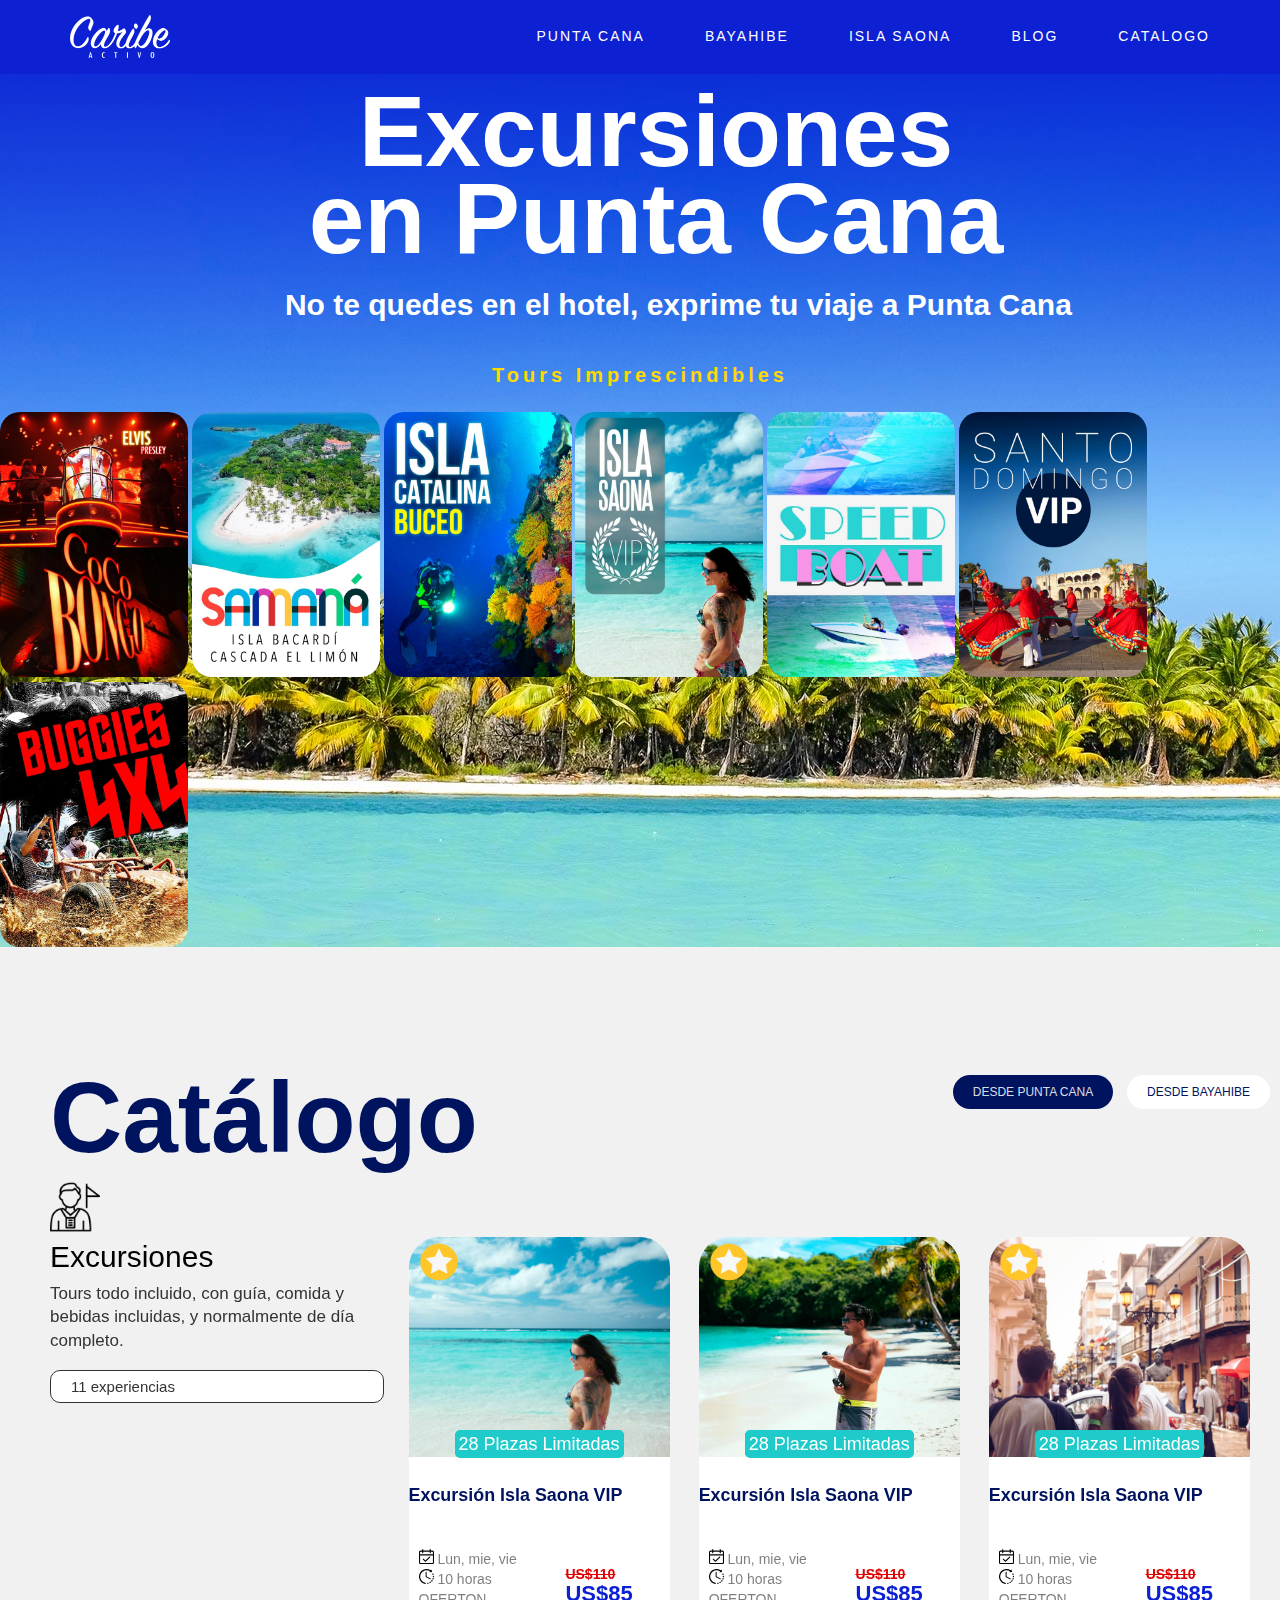
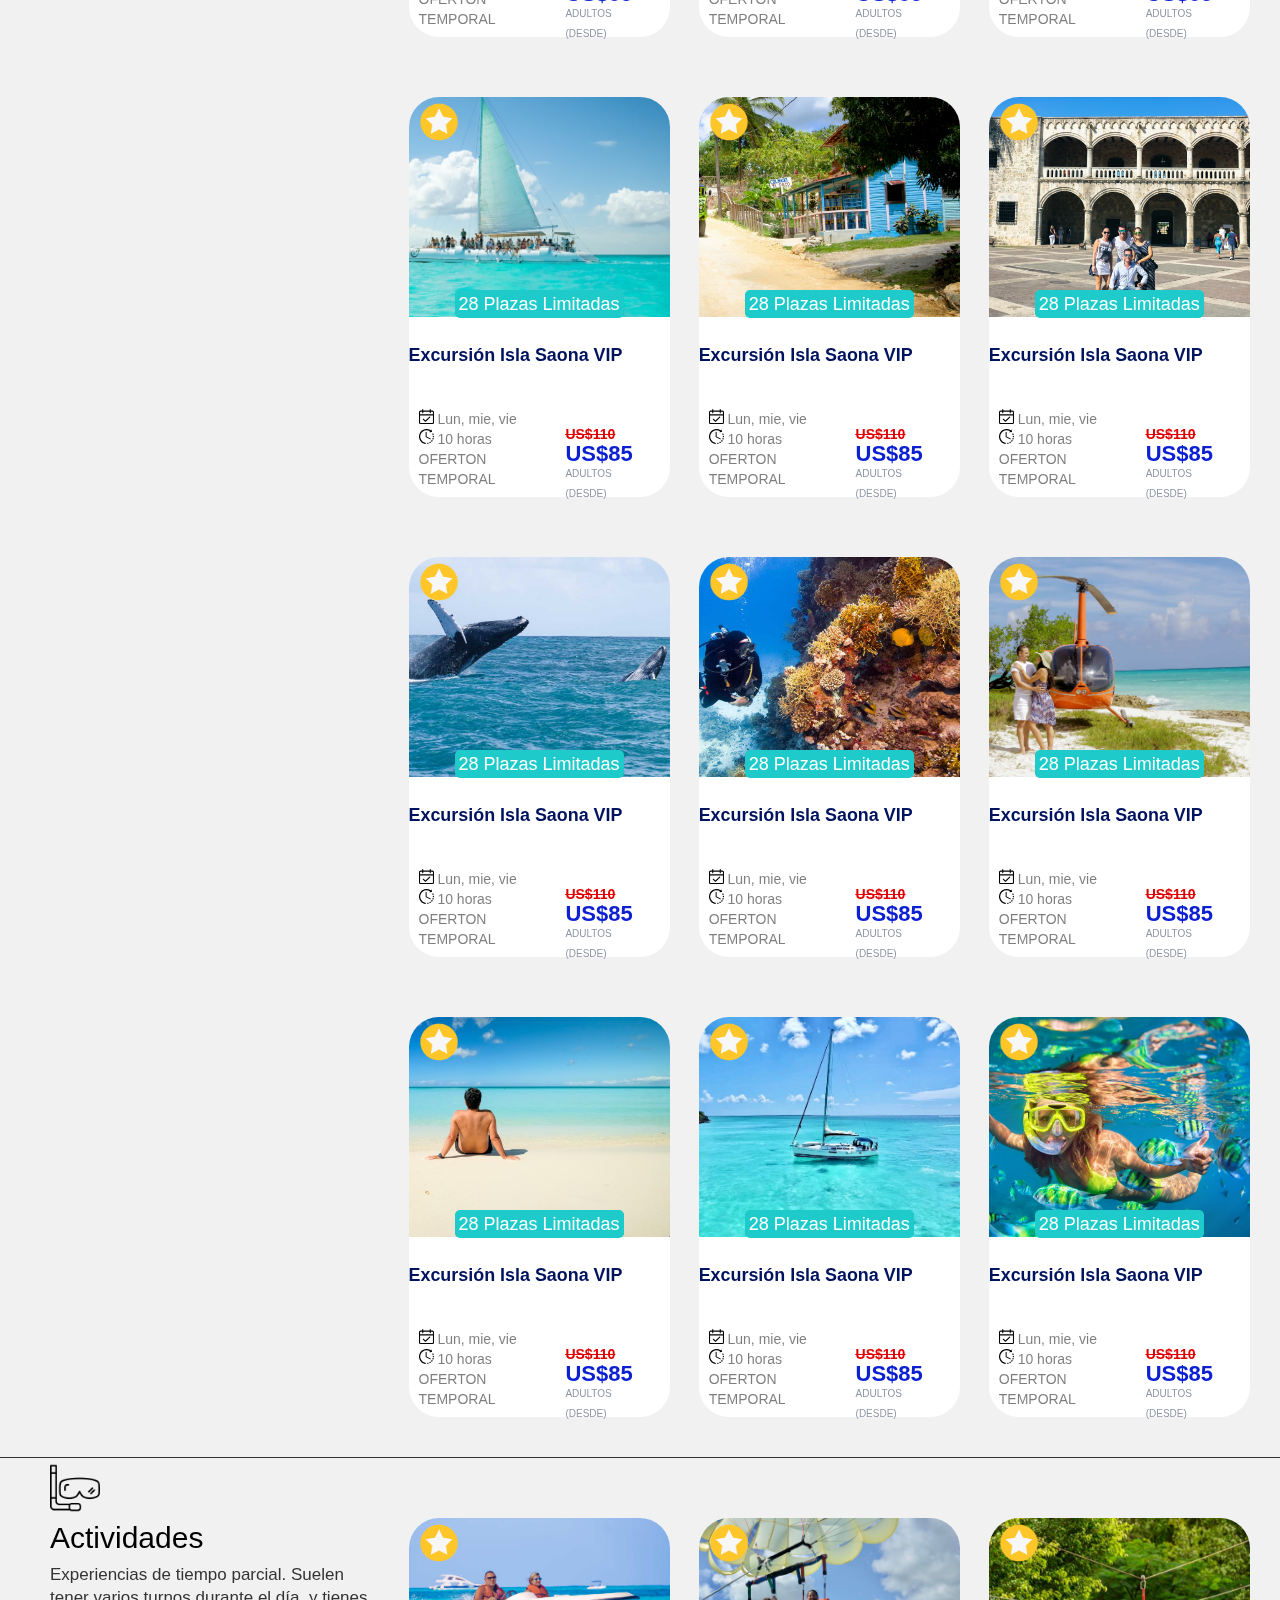
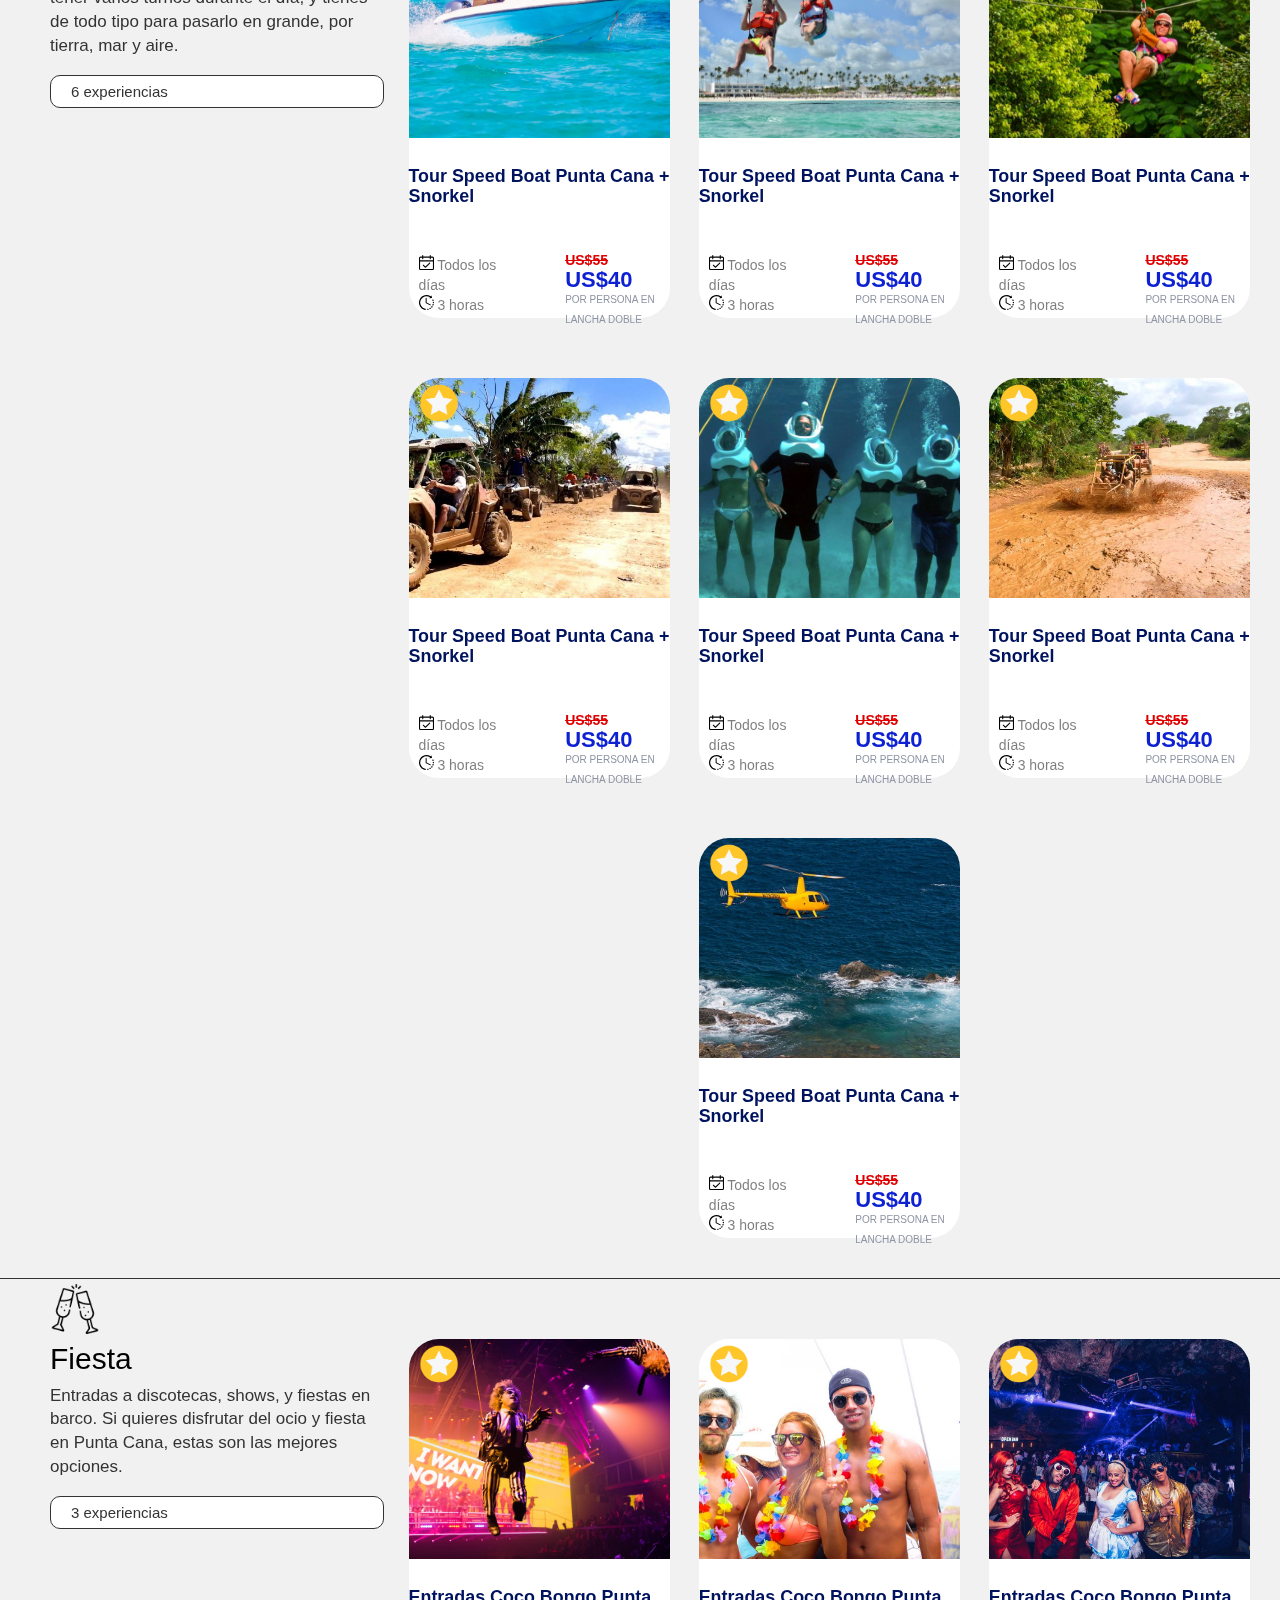
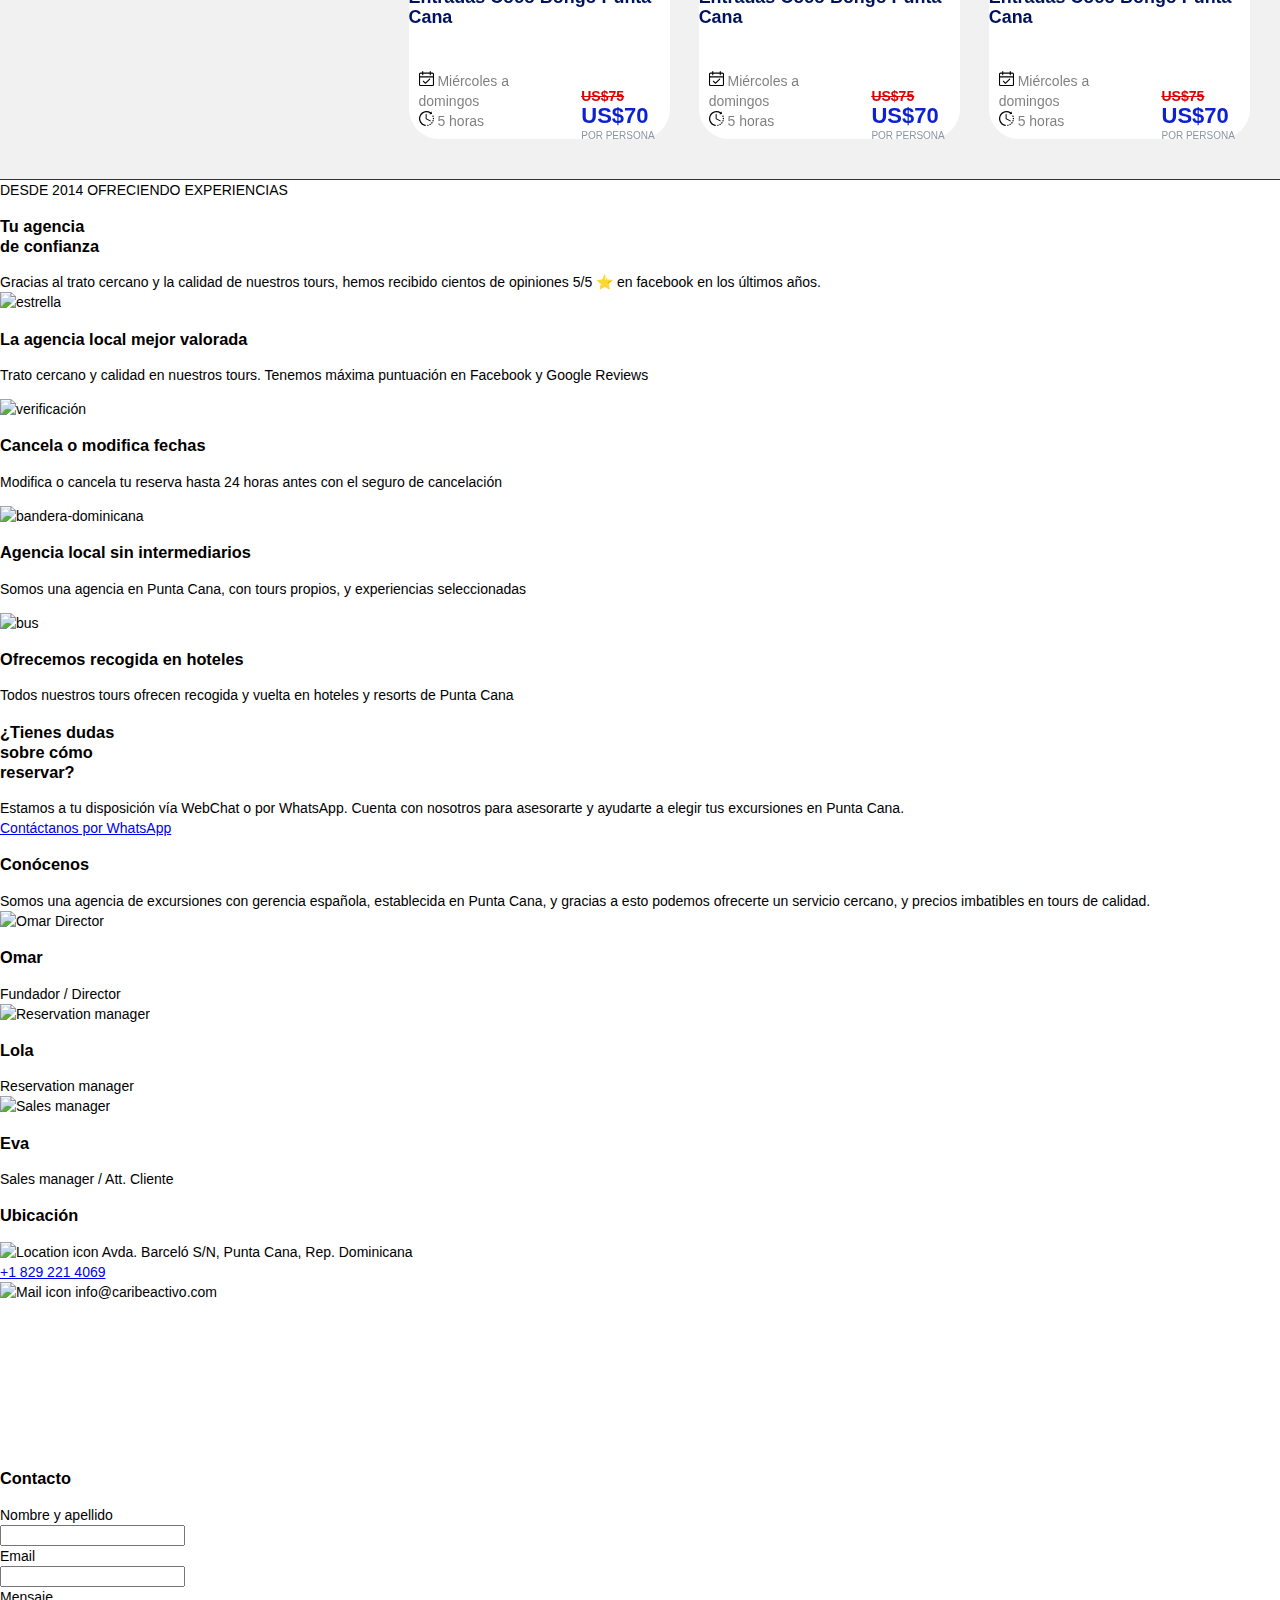
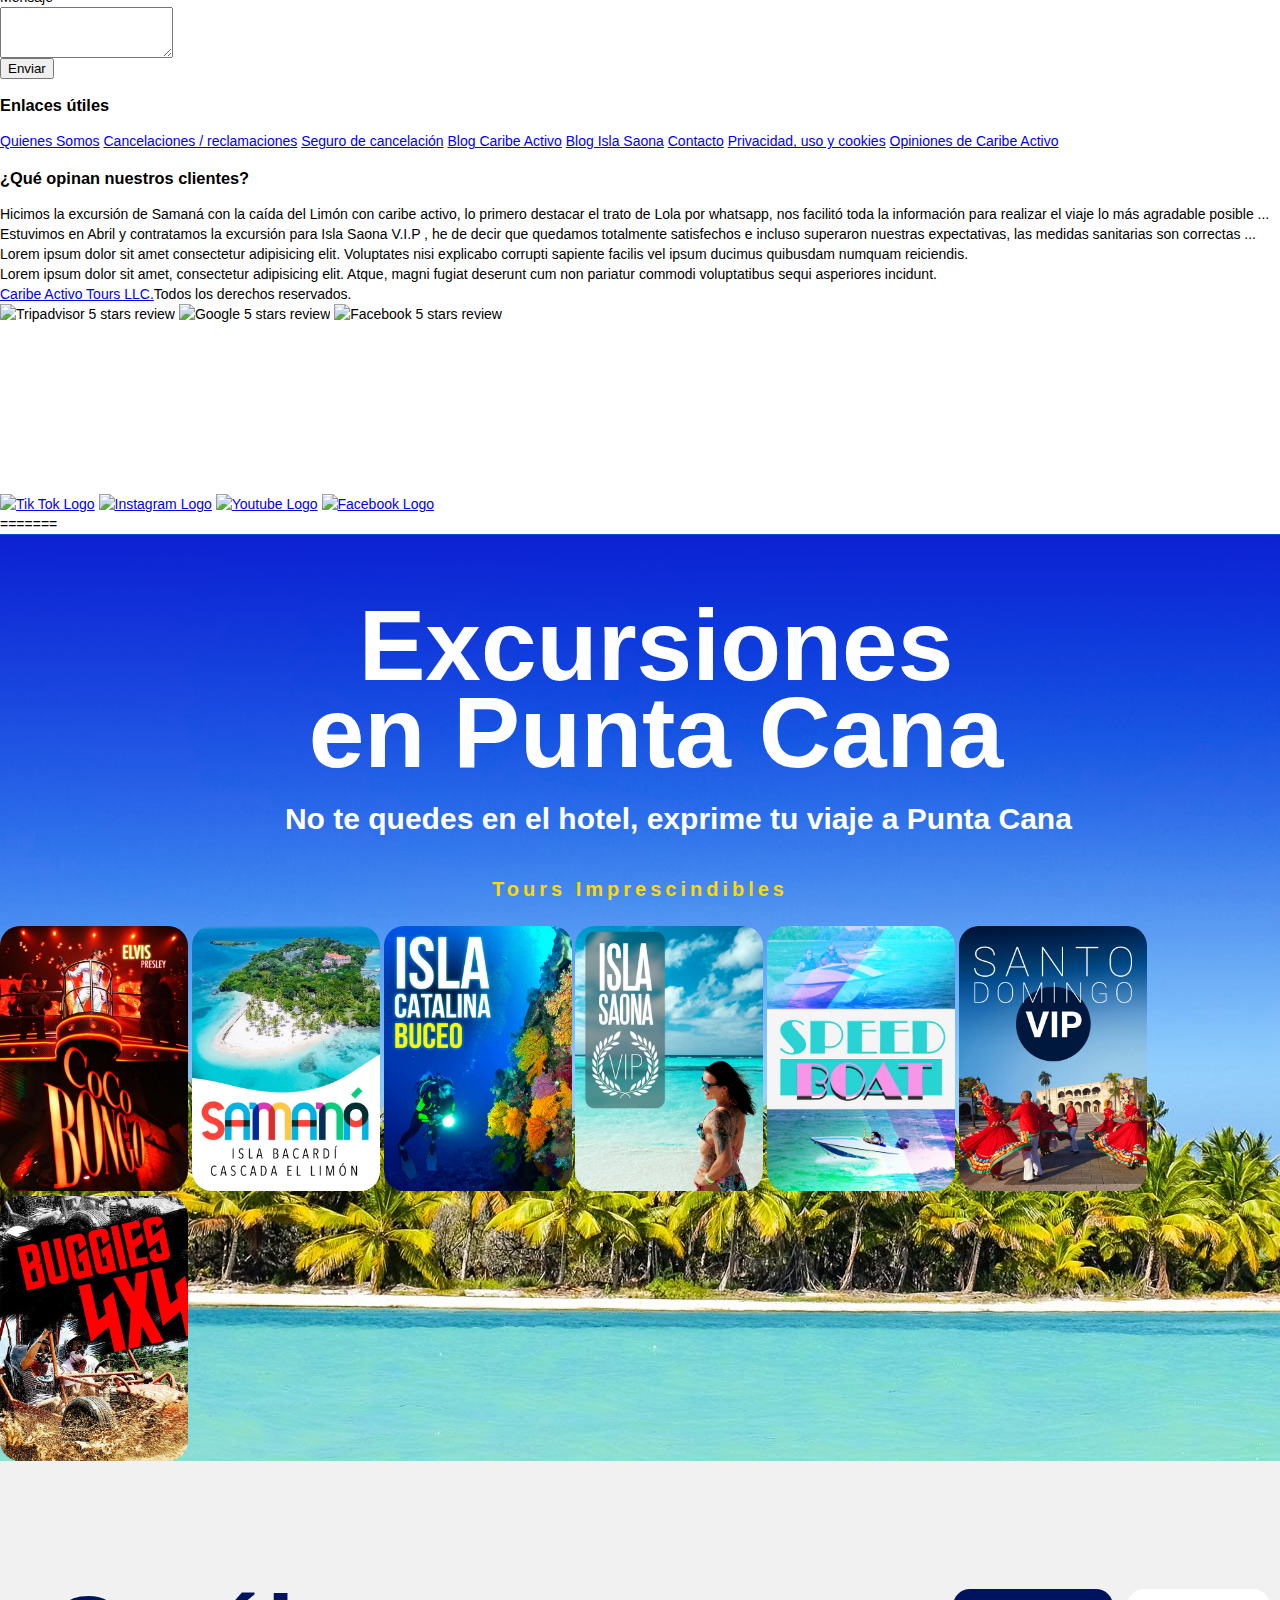
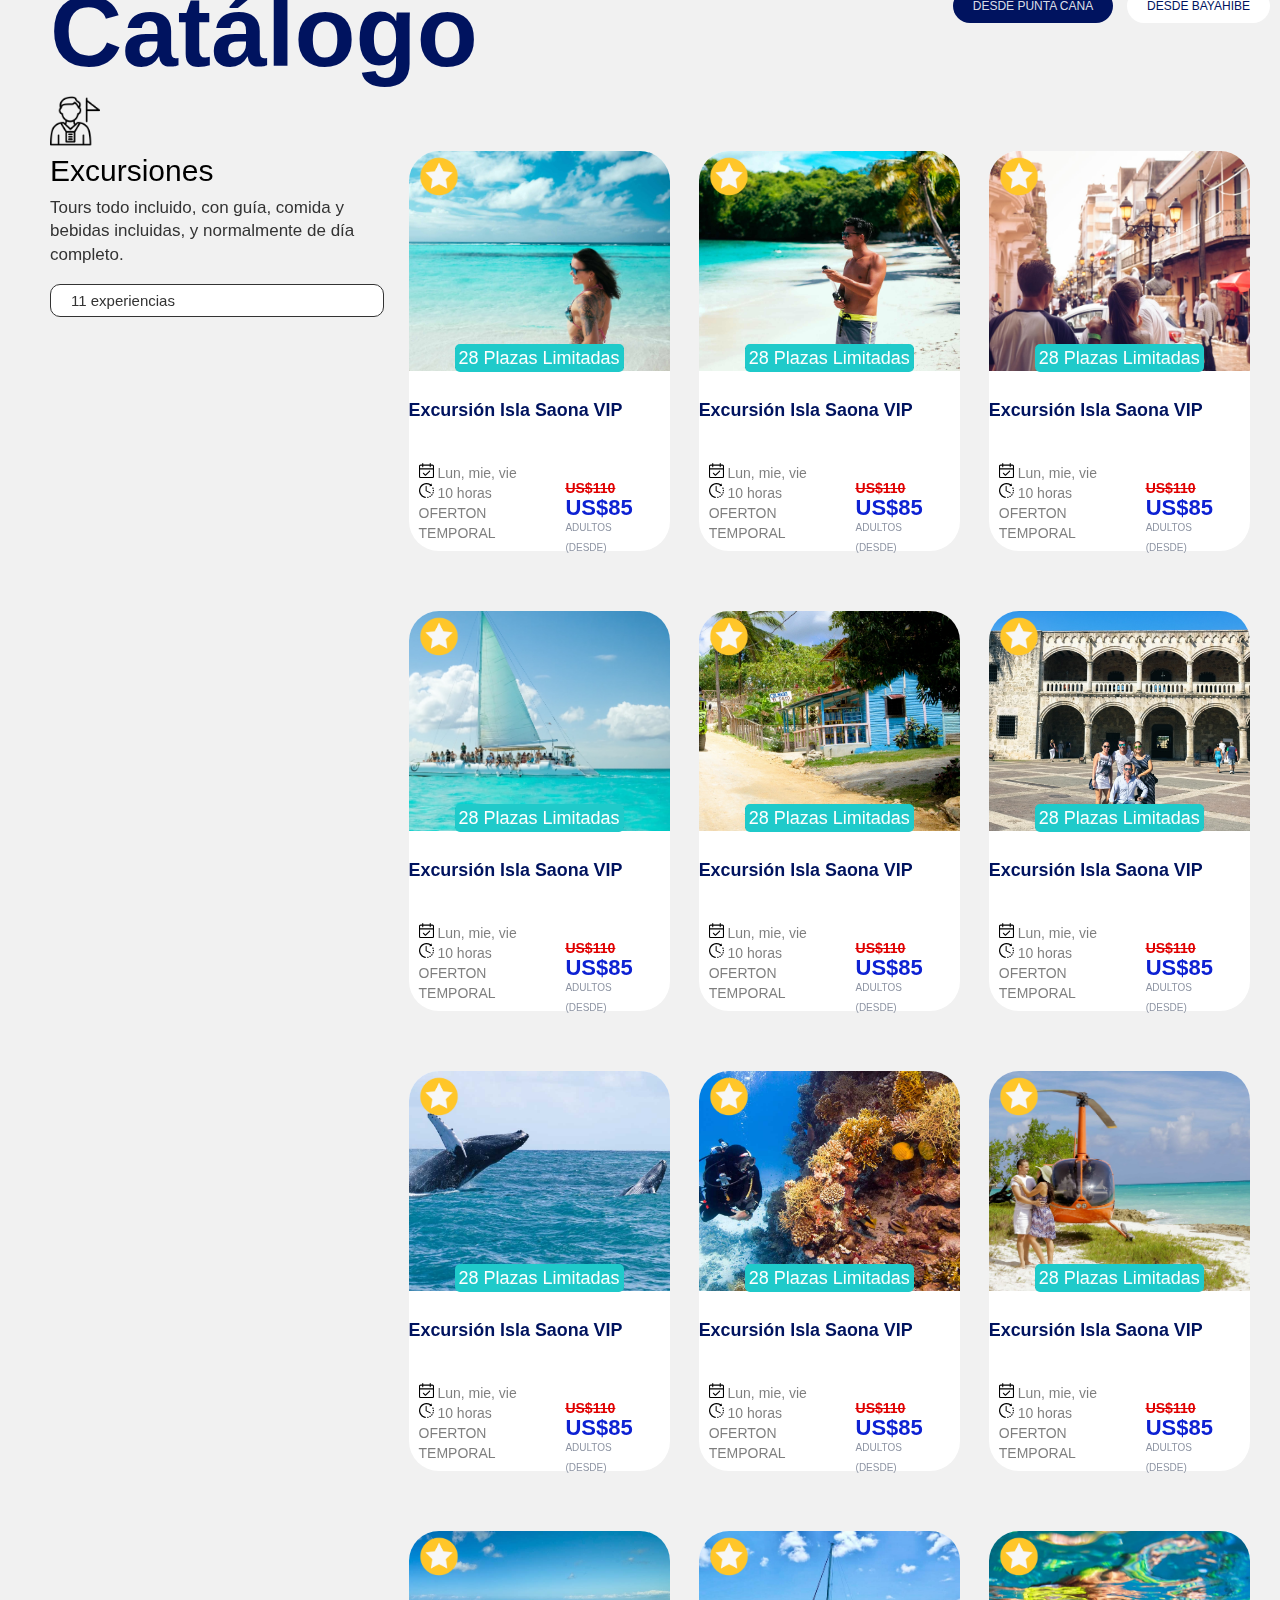
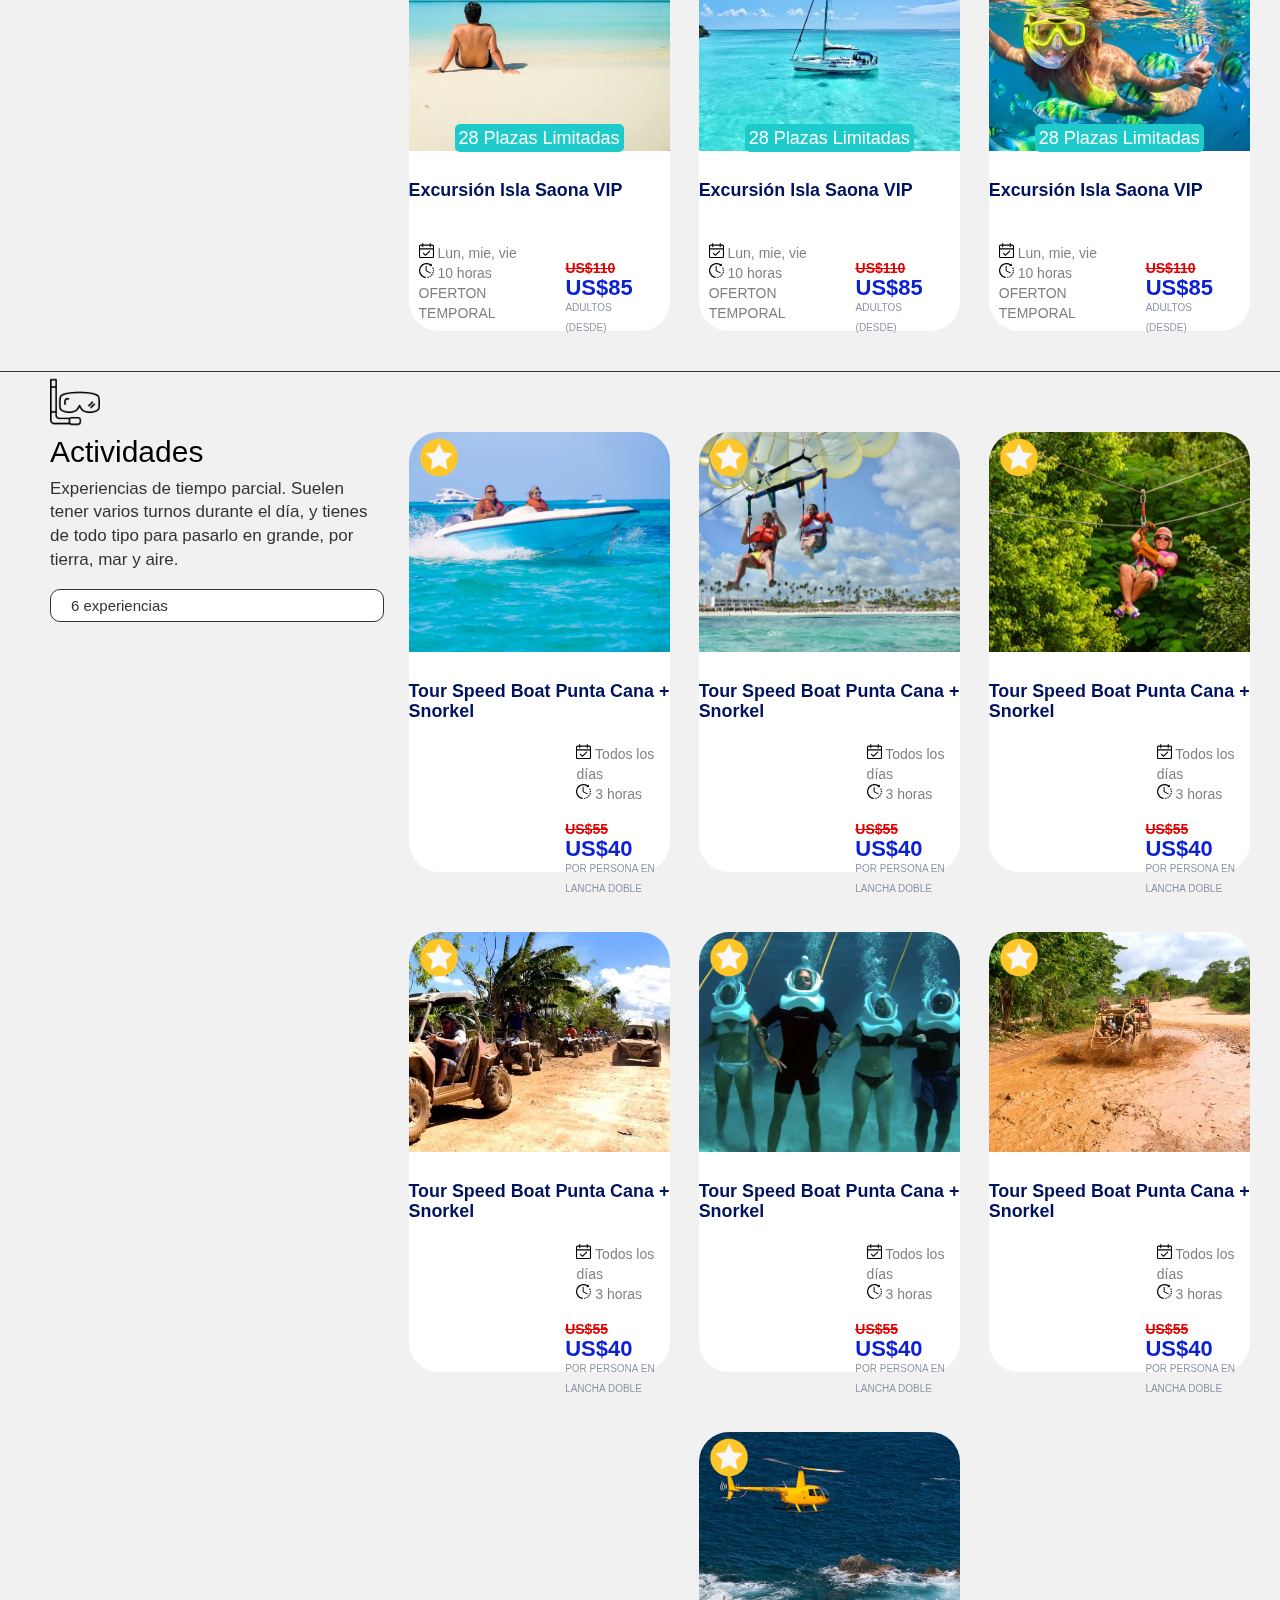
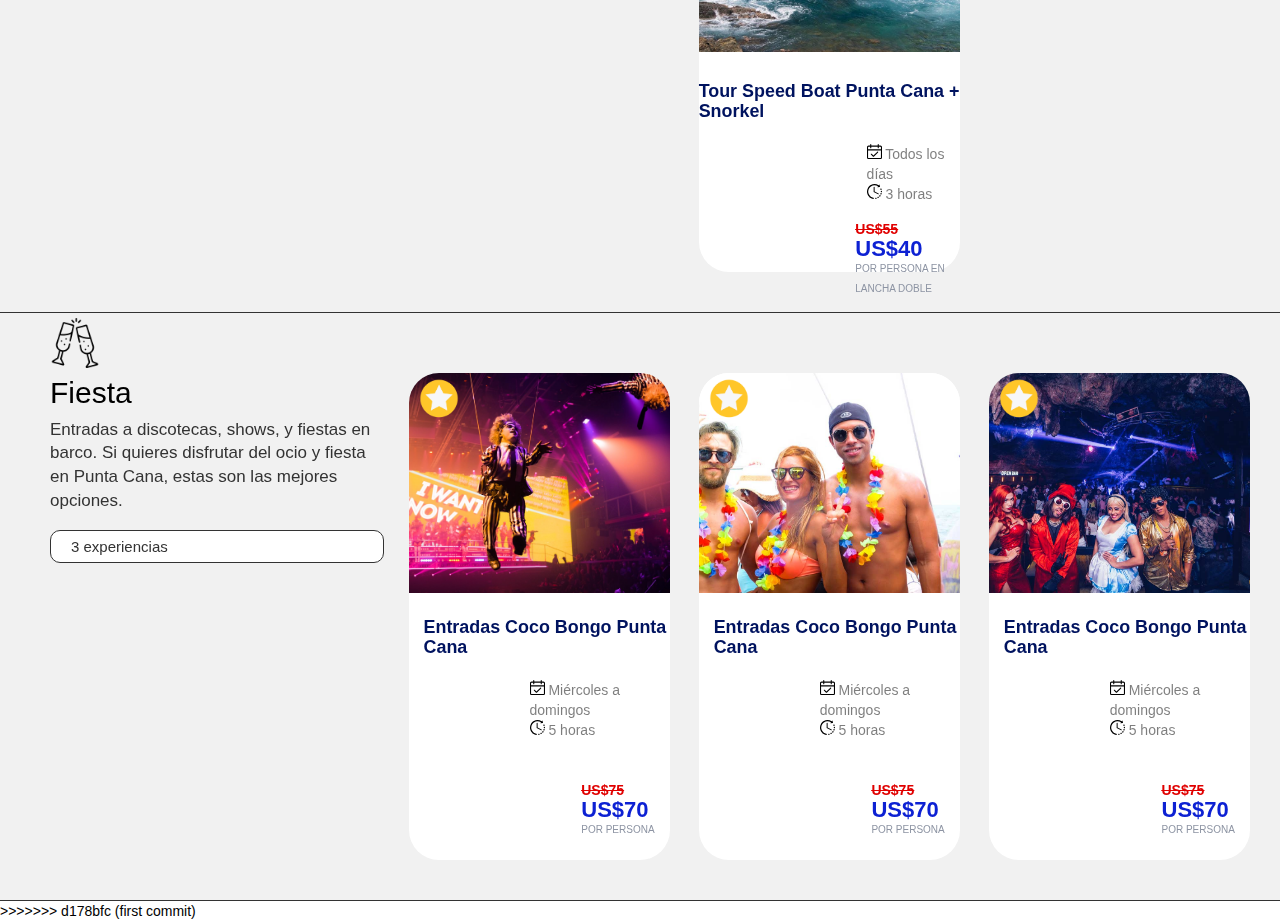
==== index.html @ 5170f8d0 "added fiesta's boxes" ====
<<<<<<< HEAD
<!DOCTYPE html>
<html lang="en">
<head>
    <meta charset="UTF-8">
    <meta http-equiv="X-UA-Compatible" content="IE=edge">
    <meta name="viewport" content="width=device-width, initial-scale=1.0">
    <link rel="stylesheet" href="css/style.css">
    <title>Caribe activo</title>
</head>
<body>
     <header class="nav-container">
            <img src="images/Logo-caribe.png" alt="caribe-logo" class="caribe-logo">
            <nav>
                <ul class="nav-list">
                    <li><a href="https://www.excursionesenpuntacana.com/localizacion/punta-cana">PUNTA CANA</a></li>
                    <li><a href="https://www.excursionesenpuntacana.com/localizacion/bayahibe">BAYAHIBE</a></li>
                    <li><a href="https://www.excursionesenpuntacana.com/localizacion/isla-saona">ISLA SAONA</a></li>
                    <li>BLOG</li>
                    <li>CATALOGO</li>
                </ul>
            </nav>
     </header>
    <div class="main-slice">
        <section>
            <div class="slice-container">
                <div class="sliceh1"><h1>Excursiones</h1></div>
                <div class="sliceh10"><h1>en Punta Cana</h1></div>
                <div class="hotel"><h2>No te quedes en el hotel, exprime tu viaje a Punta Cana</h2></div>
                <div class="tours"><h4>Tours Imprescindibles</h2></div>
                <div class="slice">
                    <img src="images/Elvis.jpg" alt="Elvis Presley">
                    <img src="images/samana.jpg" alt="Samana Aventuras">
                    <img src="images/catalina.jpg" alt="Isla Catalina">
                    <img src="images/saona.jpg" alt="Isla Saona">
                    <img src="images/SPEEDBOAT.jpg" alt="Speed Boat">
                    <img src="images/SD.jpg" alt="Santo Domingo">
                    <img src="images/BUGGIES.jpg" alt="Buggies 4x4">
                </div>
            </div>
        </section>
    </div>
    <div class="excursions">
        <section class="excursions-container">
            <div class="header-containerV2">
                <div class="catalogo"><h3>Catálogo</h3></div>
                <div class="places"><a href="#" class="tab1">DESDE PUNTA CANA</a> <a href="#" class="tab2">DESDE BAYAHIBE</a></div>
            </div>
            <section class="excursionsidebar">
                <div class="ExcursionSideBarContainer">
                    <div class="sidebarcontent">
                        <img src="images/user.png" alt="User logo">
                        <h3>Excursiones</h3>
                        <p>Tours todo incluido, con guía, comida y bebidas incluidas, y normalmente de día completo.</p>
                        <div class="experiencias"><p>11 experiencias</p></div>
                    </div>
                </div>
            
                <div class="Excursion-Content">
                    <div class="E-BoxesContainer">
                        <div class="E-Box1-img"> 
                            <img src="images/Excursions/FavEstrella.png" alt="Favoritos" class="favoritos">
                            <div class="plazas"><a href="#">28 Plazas Limitadas</a></div>
                        </div>

                        <div class="toursboxinfo">
                            <div class="tourstitle">
                                <h4>Excursión Isla Saona VIP</h4>
                            </div>                                        
                            <div class="toursinfo">
                                <div class="toursboxleftinfo">
                                    <div class="schedule"> <img src="images/Excursions/schedule.svg" alt="calendario" class="schedule2"> Lun, mie, vie</div>
                                    <div class="hours"><img src="images/Excursions/clock.svg" alt="reloj" class="clock"> 10 horas</div>
                                    <div class="oferton"><span class="ofertonT">OFERTON TEMPORAL</span></div>
                                </div>

                                <div class="toursboxrightinfo">
                                    <div class="oldvalue"><del> US$110</del></div>
                                    <div class="actualvalue">US$85</div>
                                    <div class="note">ADULTOS (DESDE)</div>
                                </div>
                            </div>
                        </div>
                    </div>
                    <div class="E-BoxesContainer">
                        <div class="E-Box2-img"> 
                            <img src="images/Excursions/FavEstrella.png" alt="Favoritos" class="favoritos">
                            <div class="plazas"><a href="#">28 Plazas Limitadas</a></div>
                        </div>

                        <div class="toursboxinfo">
                            <div class="tourstitle">
                                <h4>Excursión Isla Saona VIP</h4>
                            </div>                                        
                            <div class="toursinfo">
                                <div class="toursboxleftinfo">
                                    <div class="schedule"> <img src="images/Excursions/schedule.svg" alt="calendario" class="schedule2"> Lun, mie, vie</div>
                                    <div class="hours"><img src="images/Excursions/clock.svg" alt="reloj" class="clock"> 10 horas</div>
                                    <div class="oferton"><span class="ofertonT">OFERTON TEMPORAL</span></div>
                                </div>

                                <div class="toursboxrightinfo">
                                    <div class="oldvalue"><del> US$110</del></div>
                                    <div class="actualvalue">US$85</div>
                                    <div class="note">ADULTOS (DESDE)</div>
                                </div>
                            </div>
                        </div>
                    </div>
                    <div class="E-BoxesContainer">
                        <div class="E-Box3-img"> 
                            <img src="images/Excursions/FavEstrella.png" alt="Favoritos" class="favoritos">
                            <div class="plazas"><a href="#">28 Plazas Limitadas</a></div>
                        </div>

                        <div class="toursboxinfo">
                            <div class="tourstitle">
                                <h4>Excursión Isla Saona VIP</h4>
                            </div>                                        
                            <div class="toursinfo">
                                <div class="toursboxleftinfo">
                                    <div class="schedule"> <img src="images/Excursions/schedule.svg" alt="calendario" class="schedule2"> Lun, mie, vie</div>
                                    <div class="hours"><img src="images/Excursions/clock.svg" alt="reloj" class="clock"> 10 horas</div>
                                    <div class="oferton"><span class="ofertonT">OFERTON TEMPORAL</span></div>
                                </div>

                                <div class="toursboxrightinfo">
                                    <div class="oldvalue"><del> US$110</del></div>
                                    <div class="actualvalue">US$85</div>
                                    <div class="note">ADULTOS (DESDE)</div>
                                </div>
                            </div>
                        </div>
                    </div>
                    <div class="E-BoxesContainer">
                        <div class="E-Box4-img"> 
                            <img src="images/Excursions/FavEstrella.png" alt="Favoritos" class="favoritos">
                            <div class="plazas"><a href="#">28 Plazas Limitadas</a></div>
                        </div>

                        <div class="toursboxinfo">
                            <div class="tourstitle">
                                <h4>Excursión Isla Saona VIP</h4>
                            </div>                                        
                            <div class="toursinfo">
                                <div class="toursboxleftinfo">
                                    <div class="schedule"> <img src="images/Excursions/schedule.svg" alt="calendario" class="schedule2"> Lun, mie, vie</div>
                                    <div class="hours"><img src="images/Excursions/clock.svg" alt="reloj" class="clock"> 10 horas</div>
                                    <div class="oferton"><span class="ofertonT">OFERTON TEMPORAL</span></div>
                                </div>

                                <div class="toursboxrightinfo">
                                    <div class="oldvalue"><del> US$110</del></div>
                                    <div class="actualvalue">US$85</div>
                                    <div class="note">ADULTOS (DESDE)</div>
                                </div>
                            </div>
                        </div>
                    </div>
                    <div class="E-BoxesContainer">
                        <div class="E-Box5-img"> 
                            <img src="images/Excursions/FavEstrella.png" alt="Favoritos" class="favoritos">
                            <div class="plazas"><a href="#">28 Plazas Limitadas</a></div>
                        </div>

                        <div class="toursboxinfo">
                            <div class="tourstitle">
                                <h4>Excursión Isla Saona VIP</h4>
                            </div>                                        
                            <div class="toursinfo">
                                <div class="toursboxleftinfo">
                                    <div class="schedule"> <img src="images/Excursions/schedule.svg" alt="calendario" class="schedule2"> Lun, mie, vie</div>
                                    <div class="hours"><img src="images/Excursions/clock.svg" alt="reloj" class="clock"> 10 horas</div>
                                    <div class="oferton"><span class="ofertonT">OFERTON TEMPORAL</span></div>
                                </div>

                                <div class="toursboxrightinfo">
                                    <div class="oldvalue"><del> US$110</del></div>
                                    <div class="actualvalue">US$85</div>
                                    <div class="note">ADULTOS (DESDE)</div>
                                </div>
                            </div>
                        </div>
                    </div>
                    <div class="E-BoxesContainer">
                        <div class="E-Box6-img"> 
                            <img src="images/Excursions/FavEstrella.png" alt="Favoritos" class="favoritos">
                            <div class="plazas"><a href="#">28 Plazas Limitadas</a></div>
                        </div>

                        <div class="toursboxinfo">
                            <div class="tourstitle">
                                <h4>Excursión Isla Saona VIP</h4>
                            </div>                                        
                            <div class="toursinfo">
                                <div class="toursboxleftinfo">
                                    <div class="schedule"> <img src="images/Excursions/schedule.svg" alt="calendario" class="schedule2"> Lun, mie, vie</div>
                                    <div class="hours"><img src="images/Excursions/clock.svg" alt="reloj" class="clock"> 10 horas</div>
                                    <div class="oferton"><span class="ofertonT">OFERTON TEMPORAL</span></div>
                                </div>

                                <div class="toursboxrightinfo">
                                    <div class="oldvalue"><del> US$110</del></div>
                                    <div class="actualvalue">US$85</div>
                                    <div class="note">ADULTOS (DESDE)</div>
                                </div>
                            </div>
                        </div>
                    </div>
                    <div class="E-BoxesContainer">
                        <div class="E-Box7-img"> 
                            <img src="images/Excursions/FavEstrella.png" alt="Favoritos" class="favoritos">
                            <div class="plazas"><a href="#">28 Plazas Limitadas</a></div>
                        </div>

                        <div class="toursboxinfo">
                            <div class="tourstitle">
                                <h4>Excursión Isla Saona VIP</h4>
                            </div>                                        
                            <div class="toursinfo">
                                <div class="toursboxleftinfo">
                                    <div class="schedule"> <img src="images/Excursions/schedule.svg" alt="calendario" class="schedule2"> Lun, mie, vie</div>
                                    <div class="hours"><img src="images/Excursions/clock.svg" alt="reloj" class="clock"> 10 horas</div>
                                    <div class="oferton"><span class="ofertonT">OFERTON TEMPORAL</span></div>
                                </div>

                                <div class="toursboxrightinfo">
                                    <div class="oldvalue"><del> US$110</del></div>
                                    <div class="actualvalue">US$85</div>
                                    <div class="note">ADULTOS (DESDE)</div>
                                </div>
                            </div>
                        </div>
                    </div>
                    <div class="E-BoxesContainer">
                        <div class="E-Box8-img"> 
                            <img src="images/Excursions/FavEstrella.png" alt="Favoritos" class="favoritos">
                            <div class="plazas"><a href="#">28 Plazas Limitadas</a></div>
                        </div>

                        <div class="toursboxinfo">
                            <div class="tourstitle">
                                <h4>Excursión Isla Saona VIP</h4>
                            </div>                                        
                            <div class="toursinfo">
                                <div class="toursboxleftinfo">
                                    <div class="schedule"> <img src="images/Excursions/schedule.svg" alt="calendario" class="schedule2"> Lun, mie, vie</div>
                                    <div class="hours"><img src="images/Excursions/clock.svg" alt="reloj" class="clock"> 10 horas</div>
                                    <div class="oferton"><span class="ofertonT">OFERTON TEMPORAL</span></div>
                                </div>

                                <div class="toursboxrightinfo">
                                    <div class="oldvalue"><del> US$110</del></div>
                                    <div class="actualvalue">US$85</div>
                                    <div class="note">ADULTOS (DESDE)</div>
                                </div>
                            </div>
                        </div>
                    </div>
                    <div class="E-BoxesContainer">
                        <div class="E-Box9-img"> 
                            <img src="images/Excursions/FavEstrella.png" alt="Favoritos" class="favoritos">
                            <div class="plazas"><a href="#">28 Plazas Limitadas</a></div>
                        </div>

                        <div class="toursboxinfo">
                            <div class="tourstitle">
                                <h4>Excursión Isla Saona VIP</h4>
                            </div>                                        
                            <div class="toursinfo">
                                <div class="toursboxleftinfo">
                                    <div class="schedule"> <img src="images/Excursions/schedule.svg" alt="calendario" class="schedule2"> Lun, mie, vie</div>
                                    <div class="hours"><img src="images/Excursions/clock.svg" alt="reloj" class="clock"> 10 horas</div>
                                    <div class="oferton"><span class="ofertonT">OFERTON TEMPORAL</span></div>
                                </div>

                                <div class="toursboxrightinfo">
                                    <div class="oldvalue"><del> US$110</del></div>
                                    <div class="actualvalue">US$85</div>
                                    <div class="note">ADULTOS (DESDE)</div>
                                </div>
                            </div>
                        </div>
                    </div>
                    <div class="E-BoxesContainer">
                        <div class="E-Box10-img"> 
                            <img src="images/Excursions/FavEstrella.png" alt="Favoritos" class="favoritos">
                            <div class="plazas"><a href="#">28 Plazas Limitadas</a></div>
                        </div>

                        <div class="toursboxinfo">
                            <div class="tourstitle">
                                <h4>Excursión Isla Saona VIP</h4>
                            </div>                                        
                            <div class="toursinfo">
                                <div class="toursboxleftinfo">
                                    <div class="schedule"> <img src="images/Excursions/schedule.svg" alt="calendario" class="schedule2"> Lun, mie, vie</div>
                                    <div class="hours"><img src="images/Excursions/clock.svg" alt="reloj" class="clock"> 10 horas</div>
                                    <div class="oferton"><span class="ofertonT">OFERTON TEMPORAL</span></div>
                                </div>

                                <div class="toursboxrightinfo">
                                    <div class="oldvalue"><del> US$110</del></div>
                                    <div class="actualvalue">US$85</div>
                                    <div class="note">ADULTOS (DESDE)</div>
                                </div>
                            </div>
                        </div>
                    </div>
                    <div class="E-BoxesContainer">
                        <div class="E-Box11-img"> 
                            <img src="images/Excursions/FavEstrella.png" alt="Favoritos" class="favoritos">
                            <div class="plazas"><a href="#">28 Plazas Limitadas</a></div>
                        </div>

                        <div class="toursboxinfo">
                            <div class="tourstitle">
                                <h4>Excursión Isla Saona VIP</h4>
                            </div>                                        
                            <div class="toursinfo">
                                <div class="toursboxleftinfo">
                                    <div class="schedule"> <img src="images/Excursions/schedule.svg" alt="calendario" class="schedule2"> Lun, mie, vie</div>
                                    <div class="hours"><img src="images/Excursions/clock.svg" alt="reloj" class="clock"> 10 horas</div>
                                    <div class="oferton"><span class="ofertonT">OFERTON TEMPORAL</span></div>
                                </div>

                                <div class="toursboxrightinfo">
                                    <div class="oldvalue"><del> US$110</del></div>
                                    <div class="actualvalue">US$85</div>
                                    <div class="note">ADULTOS (DESDE)</div>
                                </div>
                            </div>
                        </div>
                    </div>
                    <div class="E-BoxesContainer">
                        <div class="E-Box12-img"> 
                            <img src="images/Excursions/FavEstrella.png" alt="Favoritos" class="favoritos">
                            <div class="plazas"><a href="#">28 Plazas Limitadas</a></div>
                        </div>

                        <div class="toursboxinfo">
                            <div class="tourstitle">
                                <h4>Excursión Isla Saona VIP</h4>
                            </div>                                        
                            <div class="toursinfo">
                                <div class="toursboxleftinfo">
                                    <div class="schedule"> <img src="images/Excursions/schedule.svg" alt="calendario" class="schedule2"> Lun, mie, vie</div>
                                    <div class="hours"><img src="images/Excursions/clock.svg" alt="reloj" class="clock"> 10 horas</div>
                                    <div class="oferton"><span class="ofertonT">OFERTON TEMPORAL</span></div>
                                </div>

                                <div class="toursboxrightinfo">
                                    <div class="oldvalue"><del> US$110</del></div>
                                    <div class="actualvalue">US$85</div>
                                    <div class="note">ADULTOS (DESDE)</div>
                                </div>
                            </div>
                        </div>
                    </div>
                </div>
            </section>
            <section class="sidebar-and-activities">
                <div class="Activities-Side-Bar-Container">
                    <div class="sidebarcontent">
                        <img src="images/activities/activitieslogo.png" alt="Actividades logo">
                        <h3>Actividades</h3>
                        <p>Experiencias de tiempo parcial. Suelen tener varios turnos durante el día, y tienes de todo tipo para pasarlo en grande, por tierra, mar y aire.</p>
                        <div class="experiencias"><p>6 experiencias</p></div>
                    </div>
                </div>
                <div class="actividades-container">
                    <div class="A-Boxes-Container">
                                <div class="A-Box1-img"> 
                                    <img src="images/Excursions/FavEstrella.png" alt="Favoritos" class="favoritos">
                                </div>
                                <div class="toursboxinfo">
                                    <div class="tourstitle">
                                        <h4>Tour Speed Boat Punta Cana + Snorkel</h4>
                                    </div>
                                <div class="toursinfo">
                                    <div class="toursboxleftinfo">
                                        <div class="schedule"> <img src="images/Excursions/schedule.svg" alt="calendario" class="schedule2"> Todos los días</div>
                                        <div class="hours"><img src="images/Excursions/clock.svg" alt="boxreloj" class="clock"> 3 horas</div>
                                    </div>
            
                                    <div class="toursboxrightinfo">
                                        <div class="oldvalue"><del> US$55</del></div>
                                        <div class="actualvalue">US$40</div>
                                        <div class="note">POR PERSONA EN <br> LANCHA DOBLE</div>
                                    </div>
                                </div>
                            </div>
                    </div>
                    <div class="A-Boxes-Container">
                            <div class="A-Box2-img"> 
                                <img src="images/Excursions/FavEstrella.png" alt="Favoritos" class="favoritos">
                            </div>
                            <div class="toursboxinfo">
                                <div class="tourstitle">
                                    <h4>Tour Speed Boat Punta Cana + Snorkel</h4>
                                </div>
                            <div class="toursinfo">
                                <div class="toursboxleftinfo">
                                    <div class="schedule"> <img src="images/Excursions/schedule.svg" alt="calendario" class="schedule2"> Todos los días</div>
                                    <div class="hours"><img src="images/Excursions/clock.svg" alt="boxreloj" class="clock"> 3 horas</div>
                                </div>
        
                                <div class="toursboxrightinfo">
                                    <div class="oldvalue"><del> US$55</del></div>
                                    <div class="actualvalue">US$40</div>
                                    <div class="note">POR PERSONA EN <br> LANCHA DOBLE</div>
                                </div>
                            </div>
                        </div>
                    </div>
                    <div class="A-Boxes-Container">
                            <div class="A-Box3-img"> 
                                <img src="images/Excursions/FavEstrella.png" alt="Favoritos" class="favoritos">
                            </div>
                            <div class="toursboxinfo">
                                <div class="tourstitle">
                                    <h4>Tour Speed Boat Punta Cana + Snorkel</h4>
                                </div>
                            <div class="toursinfo">
                                <div class="toursboxleftinfo">
                                    <div class="schedule"> <img src="images/Excursions/schedule.svg" alt="calendario" class="schedule2"> Todos los días</div>
                                    <div class="hours"><img src="images/Excursions/clock.svg" alt="boxreloj" class="clock"> 3 horas</div>
                                </div>
        
                                <div class="toursboxrightinfo">
                                    <div class="oldvalue"><del> US$55</del></div>
                                    <div class="actualvalue">US$40</div>
                                    <div class="note">POR PERSONA EN <br> LANCHA DOBLE</div>
                                </div>
                            </div>
                        </div>
                    </div>
                    <div class="A-Boxes-Container">
                        <div class="A-Box4-img"> 
                            <img src="images/Excursions/FavEstrella.png" alt="Favoritos" class="favoritos">
                        </div>
                        <div class="toursboxinfo">
                            <div class="tourstitle">
                                <h4>Tour Speed Boat Punta Cana + Snorkel</h4>
                            </div>
                        <div class="toursinfo">
                            <div class="toursboxleftinfo">
                                <div class="schedule"> <img src="images/Excursions/schedule.svg" alt="calendario" class="schedule2"> Todos los días</div>
                                <div class="hours"><img src="images/Excursions/clock.svg" alt="boxreloj" class="clock"> 3 horas</div>
                            </div>
    
                            <div class="toursboxrightinfo">
                                <div class="oldvalue"><del> US$55</del></div>
                                <div class="actualvalue">US$40</div>
                                <div class="note">POR PERSONA EN <br> LANCHA DOBLE</div>
                            </div>
                        </div>
                    </div>
                    </div>
                    <div class="A-Boxes-Container">
                        <div class="A-Box5-img"> 
                            <img src="images/Excursions/FavEstrella.png" alt="Favoritos" class="favoritos">
                        </div>
                        <div class="toursboxinfo">
                            <div class="tourstitle">
                                <h4>Tour Speed Boat Punta Cana + Snorkel</h4>
                            </div>
                        <div class="toursinfo">
                            <div class="toursboxleftinfo">
                                <div class="schedule"> <img src="images/Excursions/schedule.svg" alt="calendario" class="schedule2"> Todos los días</div>
                                <div class="hours"><img src="images/Excursions/clock.svg" alt="boxreloj" class="clock"> 3 horas</div>
                            </div>
    
                            <div class="toursboxrightinfo">
                                <div class="oldvalue"><del> US$55</del></div>
                                <div class="actualvalue">US$40</div>
                                <div class="note">POR PERSONA EN <br> LANCHA DOBLE</div>
                            </div>
                        </div>
                    </div>
                    </div>
                    <div class="A-Boxes-Container">
                        <div class="A-Box6-img"> 
                            <img src="images/Excursions/FavEstrella.png" alt="Favoritos" class="favoritos">
                        </div>
                        <div class="toursboxinfo">
                            <div class="tourstitle">
                                <h4>Tour Speed Boat Punta Cana + Snorkel</h4>
                            </div>
                            <div class="toursinfo">
                                <div class="toursboxleftinfo">
                                    <div class="schedule"> <img src="images/Excursions/schedule.svg" alt="calendario" class="schedule2"> Todos los días</div>
                                    <div class="hours"><img src="images/Excursions/clock.svg" alt="boxreloj" class="clock"> 3 horas
                                    </div>
                             </div>
                            <div class="toursboxrightinfo">
                                <div class="oldvalue"><del> US$55</del></div>
                                <div class="actualvalue">US$40</div>
                                <div class="note">POR PERSONA EN <br> LANCHA DOBLE</div>
                            </div>
                     </div>
                </div>
                    </div>
                    <div class="A-Boxes-Container">
                        <div class="A-Box7-img"> 
                            <img src="images/Excursions/FavEstrella.png" alt="Favoritos" class="favoritos">
                        </div>
                        <div class="toursboxinfo">
                                <div class="tourstitle">
                                    <h4>Tour Speed Boat Punta Cana + Snorkel</h4>
                                </div>
                            <div class="toursinfo">
                                <div class="toursboxleftinfo">
                                    <div class="schedule"> <img src="images/Excursions/schedule.svg" alt="calendario" class="schedule2"> Todos los días</div>
                                    <div class="hours"><img src="images/Excursions/clock.svg" alt="boxreloj" class="clock"> 3 horas</div>
                                </div>
        
                                <div class="toursboxrightinfo">
                                    <div class="oldvalue"><del> US$55</del></div>
                                    <div class="actualvalue">US$40</div>
                                    <div class="note">POR PERSONA EN <br> LANCHA DOBLE</div>
                                </div>
                            </div>
                        </div>
                    </div>
                </div>
            </section>
            <section class="sidebar-and-fiesta">
                <div class="Fiesta-Sidebar-Container">
                    <div class="sidebarcontent">
                        <img src="images/fiesta/copas.png" alt="Fiesta logo">
                                <h3>Fiesta</h3>
                                <p>Entradas a discotecas, shows, y fiestas en barco. Si quieres disfrutar del ocio y fiesta en Punta Cana, estas son las mejores opciones.</p>
                                <div class="experiencias"><p>3 experiencias</p></div>
                    </div>
                </div>
                    <div class="Fiesta-Container">
                        <div class="F-Boxes-Container">
                                    <div class="F-Box1-img"> 
                                        <img src="images/Excursions/FavEstrella.png" alt="Favoritos" class="favoritos">
                                    </div>
                                <div class="toursboxinfo">
                                    <div class="tourstitle">
                                            <h4>Entradas Coco Bongo Punta Cana</h4>
                                    </div>

                                    <div class="toursinfo">

                                        <div class="toursboxleftinfo">
                                            <div class="schedulle"> <img src="images/Excursions/schedule.svg" alt="schedule" class="schedule2"> Miércoles a domingos</div>
                                            <div class="hours"><img src="images/Excursions/clock.svg" alt="reloj" class="clock"> 5 horas</div>
                                        </div>

                                        <div class="toursboxrightinfo">
                                            <div class="oldvalue"><del> US$75</del></div>
                                            <div class="actualvalue">US$70</div>
                                            <div class="note">POR PERSONA</div>
                                        </div>
                                    </div>
                                </div>
                        </div>                   
                        <div class="F-Boxes-Container">
                                <div class="F-Box2-img"> 
                                    <img src="images/Excursions/FavEstrella.png" alt="Favoritos" class="favoritos">
                                </div>
                                <div class="toursboxinfo">
                                    <div class="tourstitle">
                                            <h4>Entradas Coco Bongo Punta Cana</h4>
                                    </div>

                                    <div class="toursinfo">

                                        <div class="toursboxleftinfo">
                                            <div class="schedulle"> <img src="images/Excursions/schedule.svg" alt="schedule" class="schedule2"> Miércoles a domingos</div>
                                            <div class="hours"><img src="images/Excursions/clock.svg" alt="reloj" class="clock"> 5 horas</div>
                                        </div>

                                        <div class="toursboxrightinfo">
                                            <div class="oldvalue"><del> US$75</del></div>
                                            <div class="actualvalue">US$70</div>
                                            <div class="note">POR PERSONA</div>
                                        </div>
                                    </div>
                                </div>
                        </div>
                        <div class="F-Boxes-Container">
                                <div class="F-Box3-img"> 
                                    <img src="images/Excursions/FavEstrella.png" alt="Favoritos" class="favoritos">
                                </div>
                                <div class="toursboxinfo">
                                    <div class="tourstitle">
                                            <h4>Entradas Coco Bongo Punta Cana</h4>
                                    </div>

                                    <div class="toursinfo">

                                        <div class="toursboxleftinfo">
                                            <div class="schedulle"> <img src="images/Excursions/schedule.svg" alt="schedule" class="schedule2"> Miércoles a domingos</div>
                                            <div class="hours"><img src="images/Excursions/clock.svg" alt="reloj" class="clock"> 5 horas</div>
                                        </div>

                                        <div class="toursboxrightinfo">
                                            <div class="oldvalue"><del> US$75</del></div>
                                            <div class="actualvalue">US$70</div>
                                            <div class="note">POR PERSONA</div>
                                        </div>
                                    </div>
                        </div>
                    </div>
            </section>
        </section>
    </div>
    <div class="Adittional-info">
        <div class="A-I-container">
            <div class="caracteristics">
                <div class="exp">DESDE 2014 OFRECIENDO EXPERIENCIAS</div>
                <div class="agency"><h3>Tu agencia <br> de confianza</h3></div>
                <div class="opinions">Gracias al trato cercano y la calidad de nuestros tours, hemos recibido cientos de opiniones 5/5 ⭐️ en facebook en los últimos años.</div>
            </div>
            <div class="what-we-offer">
                <div class="W-W-O-Box">
                    <img src="images/star.svg" alt="estrella">
                    <h3>La agencia local mejor valorada</h3>
                    <div><p>Trato cercano y calidad en nuestros tours. Tenemos máxima puntuación en Facebook y Google Reviews</p>
                    </div>
                </div>
                <div class="W-W-O-Box">
                    <img src="images/verification.svg" alt="verificación">
                    <h3>Cancela o modifica fechas</h3>
                    <div><p>Modifica o cancela tu reserva hasta 24 horas antes con el seguro de cancelación
                    </p></div>
                </div>
                <div class="W-W-O-Box">
                    <img src="images/flag.png" alt="bandera-dominicana">
                    <h3>Agencia local sin intermediarios</h3>
                    <div><p>Somos una agencia en Punta Cana, con tours propios, y experiencias seleccionadas
                    </p></div>
                </div>
                <div class="W-W-O-Box">
                    <img src="images/bus.svg" alt="bus">
                    <h3>Ofrecemos recogida en hoteles</h3>
                    <div><p>Todos nuestros tours ofrecen recogida y vuelta en hoteles y resorts de Punta Cana
                    </p></div>
                </div>
            </div>
        </div>
    </div>
    <div class="questions">
        <div class="questions-container">
            <h3>¿Tienes dudas <br> sobre cómo <br> reservar?</h3>
                    <div class="description-contact">Estamos a tu disposición vía WebChat o por WhatsApp. Cuenta con nosotros para asesorarte y ayudarte a elegir tus excursiones en Punta Cana.     </div>    
                    <a href="#" class="whatsapp-link">Contáctanos por WhatsApp</a>
        </div>
    </div>
    <div class="know-about-us">
        <div class="K-A-U-Container">
            <div class="conocenos">
                <h3 class="conocenostittle">Conócenos</h3>
                <div class="comentario-conocenos">Somos una agencia de excursiones con gerencia española, establecida en Punta Cana, y gracias a esto podemos ofrecerte un servicio cercano, y precios imbatibles en tours de calidad.</div>
                <div class="administracion">
                    <div>
                        <img src="images/conocenos/omar.jpg" alt="Omar Director">
                        <h3>Omar</h3>
                        <div class="position">Fundador / Director</div>
                    </div>
                    <div>
                        <img src="images/conocenos/lola.jpeg" alt="Reservation manager">
                        <h3>Lola</h3>
                        <div class="position">Reservation manager</div>
                    </div>
                    <div>
                        <img src="images/conocenos/eva.jpg" alt="Sales manager">
                        <h3>Eva</h3>
                        <div class="position">Sales manager / Att. Cliente</div>
                    </div>
                </div>
            </div>
        </div>
    </div>
    <div class="contact">
        <div class="ubicacion-contacto-enlaces-box">

            <div class="ubicacion">
                <h3>Ubicación</h3>
                <div><img src="images/contact/location-icon.svg" alt="Location icon"> Avda. Barceló S/N, Punta Cana, Rep. Dominicana</div>
                <div><img src="images/contact/wsp.png" alt=""><a href="Whatsapp Icon">+1 829 221 4069</a></div>
                <div><img src="images/contact/mail_icon.png" alt="Mail icon"> info@caribeactivo.com</div>
                <div class="map">
                    <iframe src="https://www.google.com/maps/embed?pb=!1m18!1m12!1m3!1d241981.2674429108!2d-68.5455619065662!3d18.620990080439633!2m3!1f0!2f0!3f0!3m2!1i1024!2i768!4f13.1!3m3!1m2!1s0x8ea891645dcbfe77%3A0x61881cfaed12f6f3!2sPunta%20Cana!5e0!3m2!1ses!2sdo!4v1650551094861!5m2!1ses!2sdo" max-width="400" max-height="200" style="border:0;" allowfullscreen="" loading="lazy" referrerpolicy="no-referrer-when-downgrade">
                    </iframe>
                </div>
            </div>

            <div class="contacto">
                <h3>Contacto</h3>
                <div><label>Nombre y apellido</label></div>
                <input type="text" name="" id="" class="input">
                <div><label>Email</label></div>
                <input type="text" name="" id="" class="input">
                <div><label>Mensaje</label></div>
                <textarea name="" id="textarea" cols="19" rows="3" class="input"></textarea>  <br>
                <input type="button" value="Enviar" class="sendbutton">
            </div>

            <div class="enlaces">
                <h3>Enlaces útiles</h3>
                <a href="#">Quienes Somos</a>
                <a href="#">Cancelaciones / reclamaciones</a>
                <a href="#">Seguro de cancelación</a>
                <a href="#">Blog Caribe Activo</a>
                <a href="#">Blog Isla Saona</a>
                <a href="#">Contacto</a>
                <a href="#">Privacidad, uso y cookies</a>
                <a href="#">Opiniones de Caribe Activo</a>
            </div>

        </div>

        <div class="opinionesclientes">
            <h3>¿Qué opinan nuestros clientes?</h3>
            <div class="opiniones">
                <div class="opinion">Hicimos la excursión de Samaná con la caída del Limón con caribe activo, lo primero destacar el trato de Lola por whatsapp, nos facilitó toda la información para realizar el viaje lo más agradable posible ...
                </div>
                <div class="opinion">Estuvimos en Abril y contratamos la excursión para Isla Saona V.I.P , he de decir que quedamos totalmente satisfechos e incluso superaron nuestras expectativas, las medidas sanitarias son correctas ...
                </div>
                <div class="opinion">Lorem ipsum dolor sit amet consectetur adipisicing elit. Voluptates nisi explicabo corrupti sapiente facilis vel ipsum ducimus quibusdam numquam reiciendis.</div>
                <div class="opinion">Lorem ipsum dolor sit amet, consectetur adipisicing elit. Atque, magni fugiat deserunt cum non pariatur commodi voluptatibus sequi asperiores incidunt.</div>
            </div>
        </div>

        <div class="copyright-and-stars-container">
            <div class="copyright"><a href="#">Caribe Activo Tours LLC.</a>Todos los derechos reservados.</div>
            <div class="stars">
                <img src="images/contact/tripadvisor.png" alt="Tripadvisor 5 stars review">
                <img src="images/contact/google.png" alt="Google 5 stars review">
                <img src="images/contact/facebook.png" alt="Facebook 5 stars review">
            </div>
        </div>

        <footer>
            <div class="logocaribeactivo">
                <img src="images/Logo-caribe.png" alt="Caribe Activo Logo">
            </div>

            <div class="socialnetworks">
                <a href="#" target="_blank"><img src="images/contact/tiktoklogo.svg" alt="Tik Tok Logo"></a>
                <a href="#" target="_blank"><img src="images/contact/instagram.svg" alt="Instagram Logo"></a>
                <a href="#" target="_blank"><img src="images/contact/youtubelogo.svg" alt="Youtube Logo"></a>
                <a href="#" target="_blank"><img src="images/contact/facebook.svg" alt="Facebook Logo"></a>
            </div>
        </footer>
    </div>
</body>
=======
<!DOCTYPE html>
<html lang="en">
<head>
    <meta charset="UTF-8">
    <meta http-equiv="X-UA-Compatible" content="IE=edge">
    <meta name="viewport" content="width=device-width, initial-scale=1.0">
    <link rel="stylesheet" href="css/style.css">
    <title>Caribe activo</title>
</head>
<body>
     <header class="nav-container">
            <img src="images/Logo-caribe.png" alt="caribe-logo" class="caribe-logo">
            <nav>
                <ul class="nav-list">
                    <li><a href="https://www.excursionesenpuntacana.com/localizacion/punta-cana">PUNTA CANA</a></li>
                    <li><a href="https://www.excursionesenpuntacana.com/localizacion/bayahibe">BAYAHIBE</a></li>
                    <li><a href="https://www.excursionesenpuntacana.com/localizacion/isla-saona">ISLA SAONA</a></li>
                    <li>BLOG</li>
                    <li>CATALOGO</li>
                </ul>
            </nav>
     </header>
    <div class="main-slice">
        <section>
            <div class="slice-container">
                <div class="sliceh1"><h1>Excursiones</h1></div>
                <div class="sliceh10"><h1>en Punta Cana</h1></div>
                <div class="hotel"><h2>No te quedes en el hotel, exprime tu viaje a Punta Cana</h2></div>
                <div class="tours"><h4>Tours Imprescindibles</h2></div>
                <div class="slice">
                    <img src="images/Elvis.jpg" alt="Elvis Presley">
                    <img src="images/samana.jpg" alt="Samana Aventuras">
                    <img src="images/catalina.jpg" alt="Isla Catalina">
                    <img src="images/saona.jpg" alt="Isla Saona">
                    <img src="images/SPEEDBOAT.jpg" alt="Speed Boat">
                    <img src="images/SD.jpg" alt="Santo Domingo">
                    <img src="images/BUGGIES.jpg" alt="Buggies 4x4">
                </div>
            </div>
        </section>
    </div>
    <div class="excursions">
        <section class="excursions-container">
            <div class="header-containerV2">
                <div class="catalogo"><h3>Catálogo</h3></div>
                <div class="places"><a href="#" class="tab1">DESDE PUNTA CANA</a> <a href="#" class="tab2">DESDE BAYAHIBE</a></div>
            </div>
            <section class="excursionsidebar">
                <div class="ExcursionSideBarContainer">
                    <div class="sidebarcontent">
                        <img src="images/user.png" alt="User logo">
                        <h3>Excursiones</h3>
                        <p>Tours todo incluido, con guía, comida y bebidas incluidas, y normalmente de día completo.</p>
                        <div class="experiencias"><p>11 experiencias</p></div>
                    </div>
                </div>
            
                <div class="Excursion-Content">
                    <div class="E-BoxesContainer">
                        <div class="E-Box1-img"> 
                            <img src="images/Excursions/FavEstrella.png" alt="Favoritos" class="favoritos">
                            <div class="plazas"><a href="#">28 Plazas Limitadas</a></div>
                        </div>

                        <div class="toursboxinfo">
                            <div class="tourstitle">
                                <h4>Excursión Isla Saona VIP</h4>
                            </div>                                        
                            <div class="toursinfo">
                                <div class="toursboxleftinfo">
                                    <div class="schedule"> <img src="images/Excursions/schedule.svg" alt="calendario" class="schedule2"> Lun, mie, vie</div>
                                    <div class="hours"><img src="images/Excursions/clock.svg" alt="reloj" class="clock"> 10 horas</div>
                                    <div class="oferton"><span class="ofertonT">OFERTON TEMPORAL</span></div>
                                </div>

                                <div class="toursboxrightinfo">
                                    <div class="oldvalue"><del> US$110</del></div>
                                    <div class="actualvalue">US$85</div>
                                    <div class="note">ADULTOS (DESDE)</div>
                                </div>
                            </div>
                        </div>
                    </div>
                    <div class="E-BoxesContainer">
                        <div class="E-Box2-img"> 
                            <img src="images/Excursions/FavEstrella.png" alt="Favoritos" class="favoritos">
                            <div class="plazas"><a href="#">28 Plazas Limitadas</a></div>
                        </div>

                        <div class="toursboxinfo">
                            <div class="tourstitle">
                                <h4>Excursión Isla Saona VIP</h4>
                            </div>                                        
                            <div class="toursinfo">
                                <div class="toursboxleftinfo">
                                    <div class="schedule"> <img src="images/Excursions/schedule.svg" alt="calendario" class="schedule2"> Lun, mie, vie</div>
                                    <div class="hours"><img src="images/Excursions/clock.svg" alt="reloj" class="clock"> 10 horas</div>
                                    <div class="oferton"><span class="ofertonT">OFERTON TEMPORAL</span></div>
                                </div>

                                <div class="toursboxrightinfo">
                                    <div class="oldvalue"><del> US$110</del></div>
                                    <div class="actualvalue">US$85</div>
                                    <div class="note">ADULTOS (DESDE)</div>
                                </div>
                            </div>
                        </div>
                    </div>
                    <div class="E-BoxesContainer">
                        <div class="E-Box3-img"> 
                            <img src="images/Excursions/FavEstrella.png" alt="Favoritos" class="favoritos">
                            <div class="plazas"><a href="#">28 Plazas Limitadas</a></div>
                        </div>

                        <div class="toursboxinfo">
                            <div class="tourstitle">
                                <h4>Excursión Isla Saona VIP</h4>
                            </div>                                        
                            <div class="toursinfo">
                                <div class="toursboxleftinfo">
                                    <div class="schedule"> <img src="images/Excursions/schedule.svg" alt="calendario" class="schedule2"> Lun, mie, vie</div>
                                    <div class="hours"><img src="images/Excursions/clock.svg" alt="reloj" class="clock"> 10 horas</div>
                                    <div class="oferton"><span class="ofertonT">OFERTON TEMPORAL</span></div>
                                </div>

                                <div class="toursboxrightinfo">
                                    <div class="oldvalue"><del> US$110</del></div>
                                    <div class="actualvalue">US$85</div>
                                    <div class="note">ADULTOS (DESDE)</div>
                                </div>
                            </div>
                        </div>
                    </div>
                    <div class="E-BoxesContainer">
                        <div class="E-Box4-img"> 
                            <img src="images/Excursions/FavEstrella.png" alt="Favoritos" class="favoritos">
                            <div class="plazas"><a href="#">28 Plazas Limitadas</a></div>
                        </div>

                        <div class="toursboxinfo">
                            <div class="tourstitle">
                                <h4>Excursión Isla Saona VIP</h4>
                            </div>                                        
                            <div class="toursinfo">
                                <div class="toursboxleftinfo">
                                    <div class="schedule"> <img src="images/Excursions/schedule.svg" alt="calendario" class="schedule2"> Lun, mie, vie</div>
                                    <div class="hours"><img src="images/Excursions/clock.svg" alt="reloj" class="clock"> 10 horas</div>
                                    <div class="oferton"><span class="ofertonT">OFERTON TEMPORAL</span></div>
                                </div>

                                <div class="toursboxrightinfo">
                                    <div class="oldvalue"><del> US$110</del></div>
                                    <div class="actualvalue">US$85</div>
                                    <div class="note">ADULTOS (DESDE)</div>
                                </div>
                            </div>
                        </div>
                    </div>
                    <div class="E-BoxesContainer">
                        <div class="E-Box5-img"> 
                            <img src="images/Excursions/FavEstrella.png" alt="Favoritos" class="favoritos">
                            <div class="plazas"><a href="#">28 Plazas Limitadas</a></div>
                        </div>

                        <div class="toursboxinfo">
                            <div class="tourstitle">
                                <h4>Excursión Isla Saona VIP</h4>
                            </div>                                        
                            <div class="toursinfo">
                                <div class="toursboxleftinfo">
                                    <div class="schedule"> <img src="images/Excursions/schedule.svg" alt="calendario" class="schedule2"> Lun, mie, vie</div>
                                    <div class="hours"><img src="images/Excursions/clock.svg" alt="reloj" class="clock"> 10 horas</div>
                                    <div class="oferton"><span class="ofertonT">OFERTON TEMPORAL</span></div>
                                </div>

                                <div class="toursboxrightinfo">
                                    <div class="oldvalue"><del> US$110</del></div>
                                    <div class="actualvalue">US$85</div>
                                    <div class="note">ADULTOS (DESDE)</div>
                                </div>
                            </div>
                        </div>
                    </div>
                    <div class="E-BoxesContainer">
                        <div class="E-Box6-img"> 
                            <img src="images/Excursions/FavEstrella.png" alt="Favoritos" class="favoritos">
                            <div class="plazas"><a href="#">28 Plazas Limitadas</a></div>
                        </div>

                        <div class="toursboxinfo">
                            <div class="tourstitle">
                                <h4>Excursión Isla Saona VIP</h4>
                            </div>                                        
                            <div class="toursinfo">
                                <div class="toursboxleftinfo">
                                    <div class="schedule"> <img src="images/Excursions/schedule.svg" alt="calendario" class="schedule2"> Lun, mie, vie</div>
                                    <div class="hours"><img src="images/Excursions/clock.svg" alt="reloj" class="clock"> 10 horas</div>
                                    <div class="oferton"><span class="ofertonT">OFERTON TEMPORAL</span></div>
                                </div>

                                <div class="toursboxrightinfo">
                                    <div class="oldvalue"><del> US$110</del></div>
                                    <div class="actualvalue">US$85</div>
                                    <div class="note">ADULTOS (DESDE)</div>
                                </div>
                            </div>
                        </div>
                    </div>
                    <div class="E-BoxesContainer">
                        <div class="E-Box7-img"> 
                            <img src="images/Excursions/FavEstrella.png" alt="Favoritos" class="favoritos">
                            <div class="plazas"><a href="#">28 Plazas Limitadas</a></div>
                        </div>

                        <div class="toursboxinfo">
                            <div class="tourstitle">
                                <h4>Excursión Isla Saona VIP</h4>
                            </div>                                        
                            <div class="toursinfo">
                                <div class="toursboxleftinfo">
                                    <div class="schedule"> <img src="images/Excursions/schedule.svg" alt="calendario" class="schedule2"> Lun, mie, vie</div>
                                    <div class="hours"><img src="images/Excursions/clock.svg" alt="reloj" class="clock"> 10 horas</div>
                                    <div class="oferton"><span class="ofertonT">OFERTON TEMPORAL</span></div>
                                </div>

                                <div class="toursboxrightinfo">
                                    <div class="oldvalue"><del> US$110</del></div>
                                    <div class="actualvalue">US$85</div>
                                    <div class="note">ADULTOS (DESDE)</div>
                                </div>
                            </div>
                        </div>
                    </div>
                    <div class="E-BoxesContainer">
                        <div class="E-Box8-img"> 
                            <img src="images/Excursions/FavEstrella.png" alt="Favoritos" class="favoritos">
                            <div class="plazas"><a href="#">28 Plazas Limitadas</a></div>
                        </div>

                        <div class="toursboxinfo">
                            <div class="tourstitle">
                                <h4>Excursión Isla Saona VIP</h4>
                            </div>                                        
                            <div class="toursinfo">
                                <div class="toursboxleftinfo">
                                    <div class="schedule"> <img src="images/Excursions/schedule.svg" alt="calendario" class="schedule2"> Lun, mie, vie</div>
                                    <div class="hours"><img src="images/Excursions/clock.svg" alt="reloj" class="clock"> 10 horas</div>
                                    <div class="oferton"><span class="ofertonT">OFERTON TEMPORAL</span></div>
                                </div>

                                <div class="toursboxrightinfo">
                                    <div class="oldvalue"><del> US$110</del></div>
                                    <div class="actualvalue">US$85</div>
                                    <div class="note">ADULTOS (DESDE)</div>
                                </div>
                            </div>
                        </div>
                    </div>
                    <div class="E-BoxesContainer">
                        <div class="E-Box9-img"> 
                            <img src="images/Excursions/FavEstrella.png" alt="Favoritos" class="favoritos">
                            <div class="plazas"><a href="#">28 Plazas Limitadas</a></div>
                        </div>

                        <div class="toursboxinfo">
                            <div class="tourstitle">
                                <h4>Excursión Isla Saona VIP</h4>
                            </div>                                        
                            <div class="toursinfo">
                                <div class="toursboxleftinfo">
                                    <div class="schedule"> <img src="images/Excursions/schedule.svg" alt="calendario" class="schedule2"> Lun, mie, vie</div>
                                    <div class="hours"><img src="images/Excursions/clock.svg" alt="reloj" class="clock"> 10 horas</div>
                                    <div class="oferton"><span class="ofertonT">OFERTON TEMPORAL</span></div>
                                </div>

                                <div class="toursboxrightinfo">
                                    <div class="oldvalue"><del> US$110</del></div>
                                    <div class="actualvalue">US$85</div>
                                    <div class="note">ADULTOS (DESDE)</div>
                                </div>
                            </div>
                        </div>
                    </div>
                    <div class="E-BoxesContainer">
                        <div class="E-Box10-img"> 
                            <img src="images/Excursions/FavEstrella.png" alt="Favoritos" class="favoritos">
                            <div class="plazas"><a href="#">28 Plazas Limitadas</a></div>
                        </div>

                        <div class="toursboxinfo">
                            <div class="tourstitle">
                                <h4>Excursión Isla Saona VIP</h4>
                            </div>                                        
                            <div class="toursinfo">
                                <div class="toursboxleftinfo">
                                    <div class="schedule"> <img src="images/Excursions/schedule.svg" alt="calendario" class="schedule2"> Lun, mie, vie</div>
                                    <div class="hours"><img src="images/Excursions/clock.svg" alt="reloj" class="clock"> 10 horas</div>
                                    <div class="oferton"><span class="ofertonT">OFERTON TEMPORAL</span></div>
                                </div>

                                <div class="toursboxrightinfo">
                                    <div class="oldvalue"><del> US$110</del></div>
                                    <div class="actualvalue">US$85</div>
                                    <div class="note">ADULTOS (DESDE)</div>
                                </div>
                            </div>
                        </div>
                    </div>
                    <div class="E-BoxesContainer">
                        <div class="E-Box11-img"> 
                            <img src="images/Excursions/FavEstrella.png" alt="Favoritos" class="favoritos">
                            <div class="plazas"><a href="#">28 Plazas Limitadas</a></div>
                        </div>

                        <div class="toursboxinfo">
                            <div class="tourstitle">
                                <h4>Excursión Isla Saona VIP</h4>
                            </div>                                        
                            <div class="toursinfo">
                                <div class="toursboxleftinfo">
                                    <div class="schedule"> <img src="images/Excursions/schedule.svg" alt="calendario" class="schedule2"> Lun, mie, vie</div>
                                    <div class="hours"><img src="images/Excursions/clock.svg" alt="reloj" class="clock"> 10 horas</div>
                                    <div class="oferton"><span class="ofertonT">OFERTON TEMPORAL</span></div>
                                </div>

                                <div class="toursboxrightinfo">
                                    <div class="oldvalue"><del> US$110</del></div>
                                    <div class="actualvalue">US$85</div>
                                    <div class="note">ADULTOS (DESDE)</div>
                                </div>
                            </div>
                        </div>
                    </div>
                    <div class="E-BoxesContainer">
                        <div class="E-Box12-img"> 
                            <img src="images/Excursions/FavEstrella.png" alt="Favoritos" class="favoritos">
                            <div class="plazas"><a href="#">28 Plazas Limitadas</a></div>
                        </div>

                        <div class="toursboxinfo">
                            <div class="tourstitle">
                                <h4>Excursión Isla Saona VIP</h4>
                            </div>                                        
                            <div class="toursinfo">
                                <div class="toursboxleftinfo">
                                    <div class="schedule"> <img src="images/Excursions/schedule.svg" alt="calendario" class="schedule2"> Lun, mie, vie</div>
                                    <div class="hours"><img src="images/Excursions/clock.svg" alt="reloj" class="clock"> 10 horas</div>
                                    <div class="oferton"><span class="ofertonT">OFERTON TEMPORAL</span></div>
                                </div>

                                <div class="toursboxrightinfo">
                                    <div class="oldvalue"><del> US$110</del></div>
                                    <div class="actualvalue">US$85</div>
                                    <div class="note">ADULTOS (DESDE)</div>
                                </div>
                            </div>
                        </div>
                    </div>
                </div>
            </section>
            <section class="sidebar-and-activities">
                <div class="Activities-Side-Bar-Container">
                    <div class="sidebarcontent">
                        <img src="images/activities/activitieslogo.png" alt="Actividades logo">
                        <h3>Actividades</h3>
                        <p>Experiencias de tiempo parcial. Suelen tener varios turnos durante el día, y tienes de todo tipo para pasarlo en grande, por tierra, mar y aire.</p>
                        <div class="experiencias"><p>6 experiencias</p></div>
                    </div>
                </div>
                <div class="actividades-container">
                    <div class="A-Boxes-Container">
                                <div class="A-Box1-img"> 
                                    <img src="images/Excursions/FavEstrella.png" alt="Favoritos" class="favoritos">
                                </div>
                                <div class="toursboxinfo2">
                                    <div class="tourstitle">
                                        <h4>Tour Speed Boat Punta Cana + Snorkel</h4>
                                    </div>
                                    <div class="toursboxleftinfo">
                                        <div class="schedule"> <img src="images/Excursions/schedule.svg" alt="calendario" class="schedule2"> Todos los días</div>
                                        <div class="hours"><img src="images/Excursions/clock.svg" alt="boxreloj" class="clock"> 3 horas</div>
                                    </div>

                                    <div class="toursboxrightinfo">
                                        <div class="oldvalue"><del> US$55</del></div>
                                        <div class="actualvalue">US$40</div>
                                        <div class="note">POR PERSONA EN <br> LANCHA DOBLE</div>
                                    </div>
                                </div>
                    </div>
                    <div class="A-Boxes-Container">
                            <div class="A-Box2-img"> 
                                <img src="images/Excursions/FavEstrella.png" alt="Favoritos" class="favoritos">
                            </div>
                            <div class="toursboxinfo2">
                                <div class="tourstitle">
                                    <h4>Tour Speed Boat Punta Cana + Snorkel</h4>
                                </div>
                                <div class="toursboxleftinfo">
                                    <div class="schedule"> <img src="images/Excursions/schedule.svg" alt="calendario" class="schedule2"> Todos los días</div>
                                    <div class="hours"><img src="images/Excursions/clock.svg" alt="boxreloj" class="clock"> 3 horas</div>
                                </div>

                                <div class="toursboxrightinfo">
                                    <div class="oldvalue"><del> US$55</del></div>
                                    <div class="actualvalue">US$40</div>
                                    <div class="note">POR PERSONA EN <br> LANCHA DOBLE</div>
                                </div>
                            </div>
                    </div>
                    <div class="A-Boxes-Container">
                            <div class="A-Box3-img"> 
                                <img src="images/Excursions/FavEstrella.png" alt="Favoritos" class="favoritos">
                            </div>
                            <div class="toursboxinfo2">
                                <div class="tourstitle">
                                    <h4>Tour Speed Boat Punta Cana + Snorkel</h4>
                                </div>
                                <div class="toursboxleftinfo">
                                    <div class="schedule"> <img src="images/Excursions/schedule.svg" alt="calendario" class="schedule2"> Todos los días</div>
                                    <div class="hours"><img src="images/Excursions/clock.svg" alt="boxreloj" class="clock"> 3 horas</div>
                                </div>

                                <div class="toursboxrightinfo">
                                    <div class="oldvalue"><del> US$55</del></div>
                                    <div class="actualvalue">US$40</div>
                                    <div class="note">POR PERSONA EN <br> LANCHA DOBLE</div>
                                </div>
                            </div>
                    </div>
                    <div class="A-Boxes-Container">
                        <div class="A-Box4-img"> 
                            <img src="images/Excursions/FavEstrella.png" alt="Favoritos" class="favoritos">
                        </div>
                        <div class="toursboxinfo2">
                            <div class="tourstitle">
                                <h4>Tour Speed Boat Punta Cana + Snorkel</h4>
                            </div>
                            <div class="toursboxleftinfo">
                                <div class="schedule"> <img src="images/Excursions/schedule.svg" alt="calendario" class="schedule2"> Todos los días</div>
                                <div class="hours"><img src="images/Excursions/clock.svg" alt="boxreloj" class="clock"> 3 horas</div>
                            </div>

                            <div class="toursboxrightinfo">
                                <div class="oldvalue"><del> US$55</del></div>
                                <div class="actualvalue">US$40</div>
                                <div class="note">POR PERSONA EN <br> LANCHA DOBLE</div>
                            </div>
                        </div>
                    </div>
                    <div class="A-Boxes-Container">
                        <div class="A-Box5-img"> 
                            <img src="images/Excursions/FavEstrella.png" alt="Favoritos" class="favoritos">
                        </div>
                        <div class="toursboxinfo2">
                            <div class="tourstitle">
                                <h4>Tour Speed Boat Punta Cana + Snorkel</h4>
                            </div>
                            <div class="toursboxleftinfo">
                                <div class="schedule"> <img src="images/Excursions/schedule.svg" alt="calendario" class="schedule2"> Todos los días</div>
                                <div class="hours"><img src="images/Excursions/clock.svg" alt="boxreloj" class="clock"> 3 horas</div>
                            </div>

                            <div class="toursboxrightinfo">
                                <div class="oldvalue"><del> US$55</del></div>
                                <div class="actualvalue">US$40</div>
                                <div class="note">POR PERSONA EN <br> LANCHA DOBLE</div>
                            </div>
                        </div>
                    </div>
                    <div class="A-Boxes-Container">
                    <div class="A-Box6-img"> 
                        <img src="images/Excursions/FavEstrella.png" alt="Favoritos" class="favoritos">
                    </div>
                    <div class="toursboxinfo2">
                        <div class="tourstitle">
                            <h4>Tour Speed Boat Punta Cana + Snorkel</h4>
                        </div>
                        <div class="toursboxleftinfo">
                            <div class="schedule"> <img src="images/Excursions/schedule.svg" alt="calendario" class="schedule2"> Todos los días</div>
                            <div class="hours"><img src="images/Excursions/clock.svg" alt="boxreloj" class="clock"> 3 horas</div>
                        </div>

                        <div class="toursboxrightinfo">
                            <div class="oldvalue"><del> US$55</del></div>
                            <div class="actualvalue">US$40</div>
                            <div class="note">POR PERSONA EN <br> LANCHA DOBLE</div>
                        </div>
                    </div>
                    </div>
                    <div class="A-Boxes-Container">
                        <div class="A-Box7-img"> 
                            <img src="images/Excursions/FavEstrella.png" alt="Favoritos" class="favoritos">
                        </div>
                        <div class="toursboxinfo2">
                            <div class="tourstitle">
                                <h4>Tour Speed Boat Punta Cana + Snorkel</h4>
                            </div>
                            <div class="toursboxleftinfo">
                                <div class="schedule"> <img src="images/Excursions/schedule.svg" alt="calendario" class="schedule2"> Todos los días</div>
                                <div class="hours"><img src="images/Excursions/clock.svg" alt="boxreloj" class="clock"> 3 horas</div>
                            </div>
    
                            <div class="toursboxrightinfo">
                                <div class="oldvalue"><del> US$55</del></div>
                                <div class="actualvalue">US$40</div>
                                <div class="note">POR PERSONA EN <br> LANCHA DOBLE</div>
                            </div>
                        </div>
                    </div>
                </div>
            </section>
            <section class="sidebar-and-fiesta">
                <div class="Fiesta-Sidebar-Container">
                    <div class="sidebarcontent">
                        <img src="images/fiesta/copas.png" alt="Fiesta logo">
                                <h3>Fiesta</h3>
                                <p>Entradas a discotecas, shows, y fiestas en barco. Si quieres disfrutar del ocio y fiesta en Punta Cana, estas son las mejores opciones.</p>
                                <div class="experiencias"><p>3 experiencias</p></div>
                    </div>
                </div>
                    <div class="Fiesta-Container">
                        <div class="F-Boxes-Container">
                                    <div class="F-Box1-img"> 
                                        <img src="images/Excursions/FavEstrella.png" alt="Favoritos" class="favoritos">
                                    </div>

                                    <div class="tourstitle">
                                            <h4>Entradas Coco Bongo Punta Cana</h4>
                                    </div>

                                    <div class="toursboxinfo">

                                        <div class="toursboxleftinfo">
                                            <div class="schedulle"> <img src="images/Excursions/schedule.svg" alt="schedule" class="schedule2"> Miércoles a domingos</div>
                                            <div class="hours"><img src="images/Excursions/clock.svg" alt="reloj" class="clock"> 5 horas</div>
                                        </div>

                                        <div class="toursboxrightinfo">
                                            <div class="oldvalue"><del> US$75</del></div>
                                            <div class="actualvalue">US$70</div>
                                            <div class="note">POR PERSONA</div>
                                        </div>
                                    </div>
                        </div>                   
                        <div class="F-Boxes-Container">
                                <div class="F-Box2-img"> 
                                    <img src="images/Excursions/FavEstrella.png" alt="Favoritos" class="favoritos">
                                </div>

                                <div class="tourstitle">
                                        <h4>Entradas Coco Bongo Punta Cana</h4>
                                </div>

                                <div class="toursboxinfo">

                                    <div class="toursboxleftinfo">
                                        <div class="schedule"> <img src="images/Excursions/schedule.svg" alt="schedule" class="schedule2"> Miércoles a domingos</div>
                                        <div class="hours"><img src="images/Excursions/clock.svg" alt="reloj" class="clock"> 5 horas</div>
                                    </div>

                                    <div class="toursboxrightinfo">
                                        <div class="oldvalue"><del> US$75</del></div>
                                        <div class="actualvalue">US$70</div>
                                        <div class="note">POR PERSONA</div>
                                    </div>
                                </div>
                        </div>
                        <div class="F-Boxes-Container">
                                <div class="F-Box3-img"> 
                                    <img src="images/Excursions/FavEstrella.png" alt="Favoritos" class="favoritos">
                                </div>

                                <div class="tourstitle">
                                        <h4>Entradas Coco Bongo Punta Cana</h4>
                                </div>

                                <div class="toursboxinfo">

                                    <div class="toursboxleftinfo">
                                        <div class="schedule"> <img src="images/Excursions/schedule.svg" alt="schedule" class="schedule2"> Miércoles a domingos</div>
                                        <div class="hours"><img src="images/Excursions/clock.svg" alt="reloj" class="clock"> 5 horas</div>
                                    </div>

                                    <div class="toursboxrightinfo">
                                        <div class="oldvalue"><del> US$75</del></div>
                                        <div class="actualvalue">US$70</div>
                                        <div class="note">POR PERSONA</div>
                                    </div>
                                </div>
                        </div>
                    </div>
                </div>
            </section>
        </section>
    </div>
</body>
>>>>>>> d178bfc (first commit)
</html>
---- css/style.css ----
body{
    font-family: Arial, sans-serif;
    margin: 0;
    font-size: 14px;
    color: black;
    line-height: 20px;
}
.nav-container{
    background-color: #0d21d3;
    position: fixed;
    height: 74px;
    top: 0;
    overflow: hidden;
    width: 100%;
    z-index: 2;
}
.caribe-logo{
    float: left;
    width: 100px;
    padding-top: 15px;
    padding-left: 70px;
}
.nav-list{
    list-style: none;
    float: right;
    padding-top: 13px;
    padding-right: 10px;
    padding-left: 10px;
}
nav li{
    float: left;
    color: #fff;
    margin-right: 20px;
    line-height: 1.3em;
    font-weight: 400;
    text-align: center;
    letter-spacing: 2px;
    padding-right: 40px;
    display: flex;
}
nav a {
    text-decoration: none; 
    color: #fff;   
 }
 /*end of the nav and start of the main menu*/
 .main-slice{
    margin-top: 0;
}
.hotel{
    font-size: 20px;
    color: #FFF;
    text-align: center;
    padding-left: 6%;
}

.tours {
    font-size: 20px;
    color: #ffd900;
    margin-top: 50px;
    letter-spacing: 4px;   
    text-align: center;

}
.sliceh1{
    margin-top: 100px;
    width: 800px;
    font-size: 50px;
    text-align: center;
    font-family: Quicksand, sans-serif;
    padding-left: 20%;
    color: white;
}
.sliceh10{
    width: 800px;
    margin-top: 0;
    margin-bottom: 13px;
    font-size: 50px;
    text-align: center;
    font-family: Quicksand, sans-serif;
    padding-left: 20%;
    color: #FFF;
}
.slice img {
    margin-top: 0;
    height: 265px;
    align-items: center;
    border-radius: 20px;
    cursor: pointer;
}
.main-slice{
    background-image: -webkit-gradient(linear,left top, left bottom,from(#0d21d3),color-stop(58%,transparent)),url(../images/header.jpg);
    background-position: 20% 100%;
    min-width: 100%;
    background-image: -moz-linear-gradient();
    background-repeat: repeat;
    border-top: 1px solid #0050d0 ;
}
/*end of the main menu and start of the excursions header*/
.excursions-container {
    background-color: #f1f1f1;
    padding-top: 60px;
    padding-bottom: 0;
    max-width: 1300px;
    align-content: center;
    margin-left: auto;
    margin-right:auto;
}

.header-containerV2 {
    display: flex;
    flex-direction: row;
    align-items: center;
    justify-content: space-between;
    
}

.excursions {
    background-color: #f1f1f1;
    background-repeat: repeat;
}
.excursions-container div .tab1, .tab2 {
    box-sizing: border-box;
    border-radius: 100px;
    text-align: center;
    margin-right: 10px;
    padding: 10px 20px 10px 20px;
    font-size: 12px;
}

.tab1 {
    background-color: #00135f;
    color: rgba(255,255,255,.87);
    text-decoration: none;
}
.tab2{
    background-color: #FFF;
    color: #00135f;
    text-decoration: none;
}
.excursions-container h3 {
    color:#00135f;
    font-size: 100px;
    padding-left: 50px;
    margin-bottom: 50px;

}
/*end of the excursion header and start of the side bars*/
.excursionsidebar {
    display: flex;
    flex-wrap: wrap;
    border-bottom: #333 solid 0.5px;
    padding-bottom: 40px;
}
.sidebar-and-activities{
    display: flex;
    flex-wrap: wrap;
    border-bottom: #333 solid 0.5px;
    padding-bottom: 40px;
}
.sidebar-and-fiesta{
    display: flex;
    flex-wrap: wrap;
    border-bottom: #333 solid 0.5px;
    padding-bottom: 40px
}
.ExcursionSideBarContainer{
    width: 30%;
}
.Activities-Side-Bar-Container{
    width: 30%;
}
.Fiesta-Sidebar-Container{
    width: 30%;
}
.sidebarcontent {
    position: sticky;
    top: 70px;
    
}

.sidebarcontent img {
    width: 50px;
    height: 140px;
    max-height: 50px;
    max-width: 70px;
    margin-top: 5px;
    margin-left: 50px;
}
.sidebarcontent h3 {
    font-size: 38px;
    color:#000;
    margin-left: 50px;
    padding: 0;
}
.excursionsidebar h3{
    margin-bottom: 15px;
    margin-top: 15px;
    font-weight: 100;
    font-size: 30px;
}
.excursionsidebar p {
    margin-top: 5px;
    margin-left: 50px;
    font-family: Inter,sans-serif;
    font-size: 17px;
    line-height: 1.4em;
    font-weight: 400;
    color: #333;
}
.sidebar-and-activities h3{
    margin-bottom: 15px;
    margin-top: 15px;
    font-weight: 100;
    font-size: 30px;
}
.sidebar-and-activities p {
    margin-top: 5px;
    margin-left: 50px;
    font-family: Inter,sans-serif;
    font-size: 17px;
    line-height: 1.4em;
    font-weight: 400;
    color: #333;
}
.sidebar-and-fiesta h3{
    margin-bottom: 15px;
    margin-top: 15px;
    font-weight: 100;
    font-size: 30px;
}
.sidebar-and-fiesta p {
    margin-top: 5px;
    margin-left: 50px;
    font-family: Inter,sans-serif;
    font-size: 17px;
    line-height: 1.4em;
    font-weight: 400;
    color: #333;
}
.experiencias p{
    box-sizing: border-box;
    background-color: #FFF;
    color: #333;
    border-radius: 10px;
    border: #333 solid 0.5px;
    padding: 5px;
    font-size: 15px;
    padding-left: 20px;
}   
/*end of the excursion side bar and start of the excursion boxes*/
.Excursion-Content {
    width: 68%;
    display: flex;
    flex-wrap: wrap;
    justify-content: space-around;
    flex-direction: row;
    margin-left: 10px;
    margin-right: 10px;
    position: relative;
    float: right;
}
.actividades-container{
    width: 68%;
    display: flex;
    flex-wrap: wrap;
    justify-content: space-around;
    flex-direction: row;
    margin-left: 10px;
    margin-right: 10px;
    position: relative;
    float: right;
}
.Fiesta-Container{
    width: 68%;
    display: flex;
    flex-wrap: wrap;
    justify-content: space-around;
    flex-direction: row;
    margin-left: 10px;
    margin-right: 10px;
    position: relative;
    float: right;
}
.E-BoxesContainer {
    max-width: 30%;
    margin-top: 60px;
    border-radius: 30px;
    background-color: #FFF;
}
.A-Boxes-Container{
    max-width: 30%;
    margin-top: 60px;
    border-radius: 30px;
    background-color: #FFF;
}
.F-Boxes-Container{
    max-width: 30%;
    margin-top: 60px;
    border-radius: 30px;
    background-color: #FFF;
}
.E-Box1-img {
    background-color: #0d21d3;
    background-image: url(../images/Excursions/ExcursionBox1.jpeg);
    width: 100%;
    height: 220px;
    background-size: cover;
    background-position: 100% 70%;
    border-radius: 30px 30px 0px 0px;
    display: flex;
    flex-direction: column;
    justify-content: space-between;
}
.E-Box2-img {
    background-color: #0d21d3;
    background-image: url(../images/Excursions/ExcursionBox2.jpeg);
    width: 100%;
    height: 220px;
    background-size: cover;
    background-position: 100% 70%;
    border-radius: 30px 30px 0px 0px;
    display: flex;
    flex-direction: column;
    justify-content: space-between;
}
.E-Box3-img {
    background-color: #0d21d3;
    background-image: url(../images/Excursions/ExcursionBox3.jpeg);
    width: 100%;
    height: 220px;
    background-size: cover;
    background-position: 100% 70%;
    border-radius: 30px 30px 0px 0px;
    display: flex;
    flex-direction: column;
    justify-content: space-between;
}
.E-Box4-img {
    background-color: #0d21d3;
    background-image: url(../images/Excursions/ExcursionBox4.jpeg);
    width: 100%;
    height: 220px;
    background-size: cover;
    background-position: 100% 70%;
    border-radius: 30px 30px 0px 0px;
    display: flex;
    flex-direction: column;
    justify-content: space-between;
}
.E-Box5-img {
    background-color: #0d21d3;
    background-image: url(../images/Excursions/ExcursionBox5.jpeg);
    width: 100%;
    height: 220px;
    background-size: cover;
    background-position: 100% 70%;
    border-radius: 30px 30px 0px 0px;
    display: flex;
    flex-direction: column;
    justify-content: space-between;
}
.E-Box6-img {
    background-color: #0d21d3;
    background-image: url(../images/Excursions/ExcursionBox6.jpeg);
    width: 100%;
    height: 220px;
    background-size: cover;
    background-position: 100% 70%;
    border-radius: 30px 30px 0px 0px;
    display: flex;
    flex-direction: column;
    justify-content: space-between;
}
.E-Box7-img {
    background-color: #0d21d3;
    background-image: url(../images/Excursions/ExcursionBox7.jpeg);
    width: 100%;
    height: 220px;
    background-size: cover;
    background-position: 100% 70%;
    border-radius: 30px 30px 0px 0px;
    display: flex;
    flex-direction: column;
    justify-content: space-between;
}
.E-Box8-img {
    background-color: #0d21d3;
    background-image: url(../images/Excursions/ExcursionBox8.jpeg);
    width: 100%;
    height: 220px;
    background-size: cover;
    background-position: 100% 70%;
    border-radius: 30px 30px 0px 0px;
    display: flex;
    flex-direction: column;
    justify-content: space-between;
}
.E-Box9-img {
    background-color: #0d21d3;
    background-image: url(../images/Excursions/ExcursionBox9.jpeg);
    width: 100%;
    height: 220px;
    background-size: cover;
    background-position: 100% 70%;
    border-radius: 30px 30px 0px 0px;
    display: flex;
    flex-direction: column;
    justify-content: space-between;
}
.E-Box10-img {
    background-color: #0d21d3;
    background-image: url(../images/Excursions/ExcursionBox10.jpeg);
    width: 100%;
    height: 220px;
    background-size: cover;
    background-position: 100% 70%;
    border-radius: 30px 30px 0px 0px;
    display: flex;
    flex-direction: column;
    justify-content: space-between;
}
.E-Box11-img {
    background-color: #0d21d3;
    background-image: url(../images/Excursions/ExcursionBox11.jpeg);
    width: 100%;
    height: 220px;
    background-size: cover;
    background-position: 100% 70%;
    border-radius: 30px 30px 0px 0px;
    display: flex;
    flex-direction: column;
    justify-content: space-between;
}
.E-Box12-img {
    background-color: #0d21d3;
    background-image: url(../images/Excursions/ExcursionBox12.jpeg);
    width: 100%;
    height: 220px;
    background-size: cover;
    background-position: 100% 70%;
    border-radius: 30px 30px 0px 0px;
    display: flex;
    flex-direction: column;
    justify-content: space-between;
}
.plazas a {
    text-decoration: none;
    color: #ffffff;
    font-size: 18px;
    padding: 4px;
    background-color: #1fcaca;
    border-radius: 5px;
    font-family: Inter,sans-serif;;
}

.plazas {
    margin-bottom: 3px;
    align-self: flex-start;
    background-color: #333;
    align-self: center;
}

.favoritos {
    width: 40px;
    margin-left: 10px;
    margin-top: 5px;
}

.toursboxinfo {
    display: flex;
    flex-direction: column;
    height: 160px;
    align-items: flex-end;
    justify-content: space-between;
    padding-bottom: 20px;
}
.toursboxinfo2 {
    display: flex;
    flex-direction:column;
    height: 200px;
    align-items: flex-end;
    justify-content: space-between;
    padding-bottom: 20px;
}
.tourstitle {
    font-family: Poppins,sans-serif;
    margin-left: 15px;
    color: #00135f;
    margin-top: 5px;
    font-size: 1.4vw;
    width: 100%;
}
.toursboxleftinfo {
    margin-left: 10px;
    color: rgba(0,0,0,.51);
    font-size: 14px;
    margin-bottom: 15px;
    float: left;
}
.schedule2, .clock {
    max-width: 15px;
}
.toursboxrightinfo {
    color: rgba(0,0,0,.51);
    margin-right: 15px;
    float: left;
}
.toursinfo {
    display: flex;
    flex-direction: row;
    justify-content: space-between;
    width: 100%;
    height: 100%;
    align-items: flex-end;
    margin-top: 20px;
}
.oldvalue {
    color: #e00000;
    font-weight: bolder;
    font-size: 14px;
    font-weight: 600;
    letter-spacing: 0;
    text-decoration: line-through;
}
.actualvalue {
    font-family: Inter,sans-serif;
    color: #0d21d3;
    font-size: 22px;
    font-weight: bolder;
}
.note {
    color: #8d94a3;
    font-size: 10px;
}
/*start of the activities's boxes*/
.A-Box1-img {
    background-color: #0d21d3;
    background-image: url(../images/activities/imagen1.jpeg);
    width: 100%;
    height: 220px;
    background-size: cover;
    background-position: 100% 70%;
    border-radius: 30px 30px 0px 0px;
    display: flex;
    flex-direction: column;
    justify-content: space-between;
}
.A-Box2-img {
    background-color: #0d21d3;
    background-image: url(../images/activities/imagen2.jpg);
    width: 100%;
    height: 220px;
    background-size: cover;
    background-position: 100% 70%;
    border-radius: 30px 30px 0px 0px;
    display: flex;
    flex-direction: column;
    justify-content: space-between;
}
.A-Box3-img {
    background-color: #0d21d3;
    background-image: url(../images/activities/imagen3.jpeg);
    width: 100%;
    height: 220px;
    background-size: cover;
    background-position: 100% 70%;
    border-radius: 30px 30px 0px 0px;
    display: flex;
    flex-direction: column;
    justify-content: space-between;
}
.A-Box4-img {
    background-color: #0d21d3;
    background-image: url(../images/activities/imagen4.jpeg);
    width: 100%;
    height: 220px;
    background-size: cover;
    background-position: 100% 70%;
    border-radius: 30px 30px 0px 0px;
    display: flex;
    flex-direction: column;
    justify-content: space-between;
}
.A-Box5-img {
    background-color: #0d21d3;
    background-image: url(../images/activities/imagen5.jpeg);
    width: 100%;
    height: 220px;
    background-size: cover;
    background-position: 100% 70%;
    border-radius: 30px 30px 0px 0px;
    display: flex;
    flex-direction: column;
    justify-content: space-between;
}
.A-Box6-img {
    background-color: #0d21d3;
    background-image: url(../images/activities/imagen6.jpeg);
    width: 100%;
    height: 220px;
    background-size: cover;
    background-position: 100% 70%;
    border-radius: 30px 30px 0px 0px;
    display: flex;
    flex-direction: column;
    justify-content: space-between;
}
.A-Box7-img {
    background-color: #0d21d3;
    background-image: url(../images/activities/imagen7.jpg);
    width: 100%;
    height: 220px;
    background-size: cover;
    background-position: 100% 70%;
    border-radius: 30px 30px 0px 0px;
    display: flex;
    flex-direction: column;
    justify-content: space-between;
}
.F-Box1-img{
    background-color: #0d21d3;
    background-image: url(../images/fiesta/imagen1.jpg);
    width: 100%;
    height: 220px;
    background-size: cover;
    background-position: 100% 70%;
    border-radius: 30px 30px 0px 0px;
    display: flex;
    flex-direction: column;
    justify-content: space-between;
}
.F-Box2-img{
    background-color: #0d21d3;
    background-image: url(../images/fiesta/imagen2.jpeg);
    width: 100%;
    height: 220px;
    background-size: cover;
    background-position: 100% 70%;
    border-radius: 30px 30px 0px 0px;
    display: flex;
    flex-direction: column;
    justify-content: space-between;
}
.F-Box3-img{
    background-color: #0d21d3;
    background-image: url(../images/fiesta/imagen3.jpeg);
    width: 100%;
    height: 220px;
    background-size: cover;
    background-position: 100% 70%;
    border-radius: 30px 30px 0px 0px;
    display: flex;
    flex-direction: column;
    justify-content: space-between;
}
---- css/style.css ----
body{
    font-family: Arial, sans-serif;
    margin: 0;
    font-size: 14px;
    color: black;
    line-height: 20px;
}
.nav-container{
    background-color: #0d21d3;
    position: fixed;
    height: 74px;
    top: 0;
    overflow: hidden;
    width: 100%;
    z-index: 2;
}
.caribe-logo{
    float: left;
    width: 100px;
    padding-top: 15px;
    padding-left: 70px;
}
.nav-list{
    list-style: none;
    float: right;
    padding-top: 13px;
    padding-right: 10px;
    padding-left: 10px;
}
nav li{
    float: left;
    color: #fff;
    margin-right: 20px;
    line-height: 1.3em;
    font-weight: 400;
    text-align: center;
    letter-spacing: 2px;
    padding-right: 40px;
    display: flex;
}
nav a {
    text-decoration: none; 
    color: #fff;   
 }
 /*end of the nav and start of the main menu*/
 .main-slice{
    margin-top: 0;
}
.hotel{
    font-size: 20px;
    color: #FFF;
    text-align: center;
    padding-left: 6%;
}

.tours {
    font-size: 20px;
    color: #ffd900;
    margin-top: 50px;
    letter-spacing: 4px;   
    text-align: center;

}
.sliceh1{
    margin-top: 100px;
    width: 800px;
    font-size: 50px;
    text-align: center;
    font-family: Quicksand, sans-serif;
    padding-left: 20%;
    color: white;
}
.sliceh10{
    width: 800px;
    margin-top: 0;
    margin-bottom: 13px;
    font-size: 50px;
    text-align: center;
    font-family: Quicksand, sans-serif;
    padding-left: 20%;
    color: #FFF;
}
.slice img {
    margin-top: 0;
    height: 265px;
    align-items: center;
    border-radius: 20px;
    cursor: pointer;
}
.main-slice{
    background-image: -webkit-gradient(linear,left top, left bottom,from(#0d21d3),color-stop(58%,transparent)),url(../images/header.jpg);
    background-position: 20% 100%;
    min-width: 100%;
    background-image: -moz-linear-gradient();
    background-repeat: repeat;
    border-top: 1px solid #0050d0 ;
}
/*end of the main menu and start of the excursions header*/
.excursions-container {
    background-color: #f1f1f1;
    padding-top: 60px;
    padding-bottom: 0;
    max-width: 1300px;
    align-content: center;
    margin-left: auto;
    margin-right:auto;
}

.header-containerV2 {
    display: flex;
    flex-direction: row;
    align-items: center;
    justify-content: space-between;
    
}

.excursions {
    background-color: #f1f1f1;
    background-repeat: repeat;
}
.excursions-container div .tab1, .tab2 {
    box-sizing: border-box;
    border-radius: 100px;
    text-align: center;
    margin-right: 10px;
    padding: 10px 20px 10px 20px;
    font-size: 12px;
}

.tab1 {
    background-color: #00135f;
    color: rgba(255,255,255,.87);
    text-decoration: none;
}
.tab2{
    background-color: #FFF;
    color: #00135f;
    text-decoration: none;
}
.excursions-container h3 {
    color:#00135f;
    font-size: 100px;
    padding-left: 50px;
    margin-bottom: 50px;

}
/*end of the excursion header and start of the side bars*/
.excursionsidebar {
    display: flex;
    flex-wrap: wrap;
    border-bottom: #333 solid 0.5px;
    padding-bottom: 40px;
}
.sidebar-and-activities{
    display: flex;
    flex-wrap: wrap;
    border-bottom: #333 solid 0.5px;
    padding-bottom: 40px;
}
.sidebar-and-fiesta{
    display: flex;
    flex-wrap: wrap;
    border-bottom: #333 solid 0.5px;
    padding-bottom: 40px
}
.ExcursionSideBarContainer{
    width: 30%;
}
.Activities-Side-Bar-Container{
    width: 30%;
}
.Fiesta-Sidebar-Container{
    width: 30%;
}
.sidebarcontent {
    position: sticky;
    top: 70px;
    
}

.sidebarcontent img {
    width: 50px;
    height: 140px;
    max-height: 50px;
    max-width: 70px;
    margin-top: 5px;
    margin-left: 50px;
}
.sidebarcontent h3 {
    font-size: 38px;
    color:#000;
    margin-left: 50px;
    padding: 0;
}
.excursionsidebar h3{
    margin-bottom: 15px;
    margin-top: 15px;
    font-weight: 100;
    font-size: 30px;
}
.excursionsidebar p {
    margin-top: 5px;
    margin-left: 50px;
    font-family: Inter,sans-serif;
    font-size: 17px;
    line-height: 1.4em;
    font-weight: 400;
    color: #333;
}
.sidebar-and-activities h3{
    margin-bottom: 15px;
    margin-top: 15px;
    font-weight: 100;
    font-size: 30px;
}
.sidebar-and-activities p {
    margin-top: 5px;
    margin-left: 50px;
    font-family: Inter,sans-serif;
    font-size: 17px;
    line-height: 1.4em;
    font-weight: 400;
    color: #333;
}
.sidebar-and-fiesta h3{
    margin-bottom: 15px;
    margin-top: 15px;
    font-weight: 100;
    font-size: 30px;
}
.sidebar-and-fiesta p {
    margin-top: 5px;
    margin-left: 50px;
    font-family: Inter,sans-serif;
    font-size: 17px;
    line-height: 1.4em;
    font-weight: 400;
    color: #333;
}
.experiencias p{
    box-sizing: border-box;
    background-color: #FFF;
    color: #333;
    border-radius: 10px;
    border: #333 solid 0.5px;
    padding: 5px;
    font-size: 15px;
    padding-left: 20px;
}   
/*end of the excursion side bar and start of the excursion boxes*/
.Excursion-Content {
    width: 68%;
    display: flex;
    flex-wrap: wrap;
    justify-content: space-around;
    flex-direction: row;
    margin-left: 10px;
    margin-right: 10px;
    position: relative;
    float: right;
}
.actividades-container{
    width: 68%;
    display: flex;
    flex-wrap: wrap;
    justify-content: space-around;
    flex-direction: row;
    margin-left: 10px;
    margin-right: 10px;
    position: relative;
    float: right;
}
.Fiesta-Container{
    width: 68%;
    display: flex;
    flex-wrap: wrap;
    justify-content: space-around;
    flex-direction: row;
    margin-left: 10px;
    margin-right: 10px;
    position: relative;
    float: right;
}
.E-BoxesContainer {
    max-width: 30%;
    margin-top: 60px;
    border-radius: 30px;
    background-color: #FFF;
}
.A-Boxes-Container{
    max-width: 30%;
    margin-top: 60px;
    border-radius: 30px;
    background-color: #FFF;
}
.F-Boxes-Container{
    max-width: 30%;
    margin-top: 60px;
    border-radius: 30px;
    background-color: #FFF;
}
.E-Box1-img {
    background-color: #0d21d3;
    background-image: url(../images/Excursions/ExcursionBox1.jpeg);
    width: 100%;
    height: 220px;
    background-size: cover;
    background-position: 100% 70%;
    border-radius: 30px 30px 0px 0px;
    display: flex;
    flex-direction: column;
    justify-content: space-between;
}
.E-Box2-img {
    background-color: #0d21d3;
    background-image: url(../images/Excursions/ExcursionBox2.jpeg);
    width: 100%;
    height: 220px;
    background-size: cover;
    background-position: 100% 70%;
    border-radius: 30px 30px 0px 0px;
    display: flex;
    flex-direction: column;
    justify-content: space-between;
}
.E-Box3-img {
    background-color: #0d21d3;
    background-image: url(../images/Excursions/ExcursionBox3.jpeg);
    width: 100%;
    height: 220px;
    background-size: cover;
    background-position: 100% 70%;
    border-radius: 30px 30px 0px 0px;
    display: flex;
    flex-direction: column;
    justify-content: space-between;
}
.E-Box4-img {
    background-color: #0d21d3;
    background-image: url(../images/Excursions/ExcursionBox4.jpeg);
    width: 100%;
    height: 220px;
    background-size: cover;
    background-position: 100% 70%;
    border-radius: 30px 30px 0px 0px;
    display: flex;
    flex-direction: column;
    justify-content: space-between;
}
.E-Box5-img {
    background-color: #0d21d3;
    background-image: url(../images/Excursions/ExcursionBox5.jpeg);
    width: 100%;
    height: 220px;
    background-size: cover;
    background-position: 100% 70%;
    border-radius: 30px 30px 0px 0px;
    display: flex;
    flex-direction: column;
    justify-content: space-between;
}
.E-Box6-img {
    background-color: #0d21d3;
    background-image: url(../images/Excursions/ExcursionBox6.jpeg);
    width: 100%;
    height: 220px;
    background-size: cover;
    background-position: 100% 70%;
    border-radius: 30px 30px 0px 0px;
    display: flex;
    flex-direction: column;
    justify-content: space-between;
}
.E-Box7-img {
    background-color: #0d21d3;
    background-image: url(../images/Excursions/ExcursionBox7.jpeg);
    width: 100%;
    height: 220px;
    background-size: cover;
    background-position: 100% 70%;
    border-radius: 30px 30px 0px 0px;
    display: flex;
    flex-direction: column;
    justify-content: space-between;
}
.E-Box8-img {
    background-color: #0d21d3;
    background-image: url(../images/Excursions/ExcursionBox8.jpeg);
    width: 100%;
    height: 220px;
    background-size: cover;
    background-position: 100% 70%;
    border-radius: 30px 30px 0px 0px;
    display: flex;
    flex-direction: column;
    justify-content: space-between;
}
.E-Box9-img {
    background-color: #0d21d3;
    background-image: url(../images/Excursions/ExcursionBox9.jpeg);
    width: 100%;
    height: 220px;
    background-size: cover;
    background-position: 100% 70%;
    border-radius: 30px 30px 0px 0px;
    display: flex;
    flex-direction: column;
    justify-content: space-between;
}
.E-Box10-img {
    background-color: #0d21d3;
    background-image: url(../images/Excursions/ExcursionBox10.jpeg);
    width: 100%;
    height: 220px;
    background-size: cover;
    background-position: 100% 70%;
    border-radius: 30px 30px 0px 0px;
    display: flex;
    flex-direction: column;
    justify-content: space-between;
}
.E-Box11-img {
    background-color: #0d21d3;
    background-image: url(../images/Excursions/ExcursionBox11.jpeg);
    width: 100%;
    height: 220px;
    background-size: cover;
    background-position: 100% 70%;
    border-radius: 30px 30px 0px 0px;
    display: flex;
    flex-direction: column;
    justify-content: space-between;
}
.E-Box12-img {
    background-color: #0d21d3;
    background-image: url(../images/Excursions/ExcursionBox12.jpeg);
    width: 100%;
    height: 220px;
    background-size: cover;
    background-position: 100% 70%;
    border-radius: 30px 30px 0px 0px;
    display: flex;
    flex-direction: column;
    justify-content: space-between;
}
.plazas a {
    text-decoration: none;
    color: #ffffff;
    font-size: 18px;
    padding: 4px;
    background-color: #1fcaca;
    border-radius: 5px;
    font-family: Inter,sans-serif;;
}

.plazas {
    margin-bottom: 3px;
    align-self: flex-start;
    background-color: #333;
    align-self: center;
}

.favoritos {
    width: 40px;
    margin-left: 10px;
    margin-top: 5px;
}

.toursboxinfo {
    display: flex;
    flex-direction: column;
    height: 160px;
    align-items: flex-end;
    justify-content: space-between;
    padding-bottom: 20px;
}
.toursboxinfo2 {
    display: flex;
    flex-direction:column;
    height: 200px;
    align-items: flex-end;
    justify-content: space-between;
    padding-bottom: 20px;
}
.tourstitle {
    font-family: Poppins,sans-serif;
    margin-left: 15px;
    color: #00135f;
    margin-top: 5px;
    font-size: 1.4vw;
    width: 100%;
}
.toursboxleftinfo {
    margin-left: 10px;
    color: rgba(0,0,0,.51);
    font-size: 14px;
    margin-bottom: 15px;
    float: left;
}
.schedule2, .clock {
    max-width: 15px;
}
.toursboxrightinfo {
    color: rgba(0,0,0,.51);
    margin-right: 15px;
    float: left;
}
.toursinfo {
    display: flex;
    flex-direction: row;
    justify-content: space-between;
    width: 100%;
    height: 100%;
    align-items: flex-end;
    margin-top: 20px;
}
.oldvalue {
    color: #e00000;
    font-weight: bolder;
    font-size: 14px;
    font-weight: 600;
    letter-spacing: 0;
    text-decoration: line-through;
}
.actualvalue {
    font-family: Inter,sans-serif;
    color: #0d21d3;
    font-size: 22px;
    font-weight: bolder;
}
.note {
    color: #8d94a3;
    font-size: 10px;
}
/*start of the activities's boxes*/
.A-Box1-img {
    background-color: #0d21d3;
    background-image: url(../images/activities/imagen1.jpeg);
    width: 100%;
    height: 220px;
    background-size: cover;
    background-position: 100% 70%;
    border-radius: 30px 30px 0px 0px;
    display: flex;
    flex-direction: column;
    justify-content: space-between;
}
.A-Box2-img {
    background-color: #0d21d3;
    background-image: url(../images/activities/imagen2.jpg);
    width: 100%;
    height: 220px;
    background-size: cover;
    background-position: 100% 70%;
    border-radius: 30px 30px 0px 0px;
    display: flex;
    flex-direction: column;
    justify-content: space-between;
}
.A-Box3-img {
    background-color: #0d21d3;
    background-image: url(../images/activities/imagen3.jpeg);
    width: 100%;
    height: 220px;
    background-size: cover;
    background-position: 100% 70%;
    border-radius: 30px 30px 0px 0px;
    display: flex;
    flex-direction: column;
    justify-content: space-between;
}
.A-Box4-img {
    background-color: #0d21d3;
    background-image: url(../images/activities/imagen4.jpeg);
    width: 100%;
    height: 220px;
    background-size: cover;
    background-position: 100% 70%;
    border-radius: 30px 30px 0px 0px;
    display: flex;
    flex-direction: column;
    justify-content: space-between;
}
.A-Box5-img {
    background-color: #0d21d3;
    background-image: url(../images/activities/imagen5.jpeg);
    width: 100%;
    height: 220px;
    background-size: cover;
    background-position: 100% 70%;
    border-radius: 30px 30px 0px 0px;
    display: flex;
    flex-direction: column;
    justify-content: space-between;
}
.A-Box6-img {
    background-color: #0d21d3;
    background-image: url(../images/activities/imagen6.jpeg);
    width: 100%;
    height: 220px;
    background-size: cover;
    background-position: 100% 70%;
    border-radius: 30px 30px 0px 0px;
    display: flex;
    flex-direction: column;
    justify-content: space-between;
}
.A-Box7-img {
    background-color: #0d21d3;
    background-image: url(../images/activities/imagen7.jpg);
    width: 100%;
    height: 220px;
    background-size: cover;
    background-position: 100% 70%;
    border-radius: 30px 30px 0px 0px;
    display: flex;
    flex-direction: column;
    justify-content: space-between;
}
.F-Box1-img{
    background-color: #0d21d3;
    background-image: url(../images/fiesta/imagen1.jpg);
    width: 100%;
    height: 220px;
    background-size: cover;
    background-position: 100% 70%;
    border-radius: 30px 30px 0px 0px;
    display: flex;
    flex-direction: column;
    justify-content: space-between;
}
.F-Box2-img{
    background-color: #0d21d3;
    background-image: url(../images/fiesta/imagen2.jpeg);
    width: 100%;
    height: 220px;
    background-size: cover;
    background-position: 100% 70%;
    border-radius: 30px 30px 0px 0px;
    display: flex;
    flex-direction: column;
    justify-content: space-between;
}
.F-Box3-img{
    background-color: #0d21d3;
    background-image: url(../images/fiesta/imagen3.jpeg);
    width: 100%;
    height: 220px;
    background-size: cover;
    background-position: 100% 70%;
    border-radius: 30px 30px 0px 0px;
    display: flex;
    flex-direction: column;
    justify-content: space-between;
}
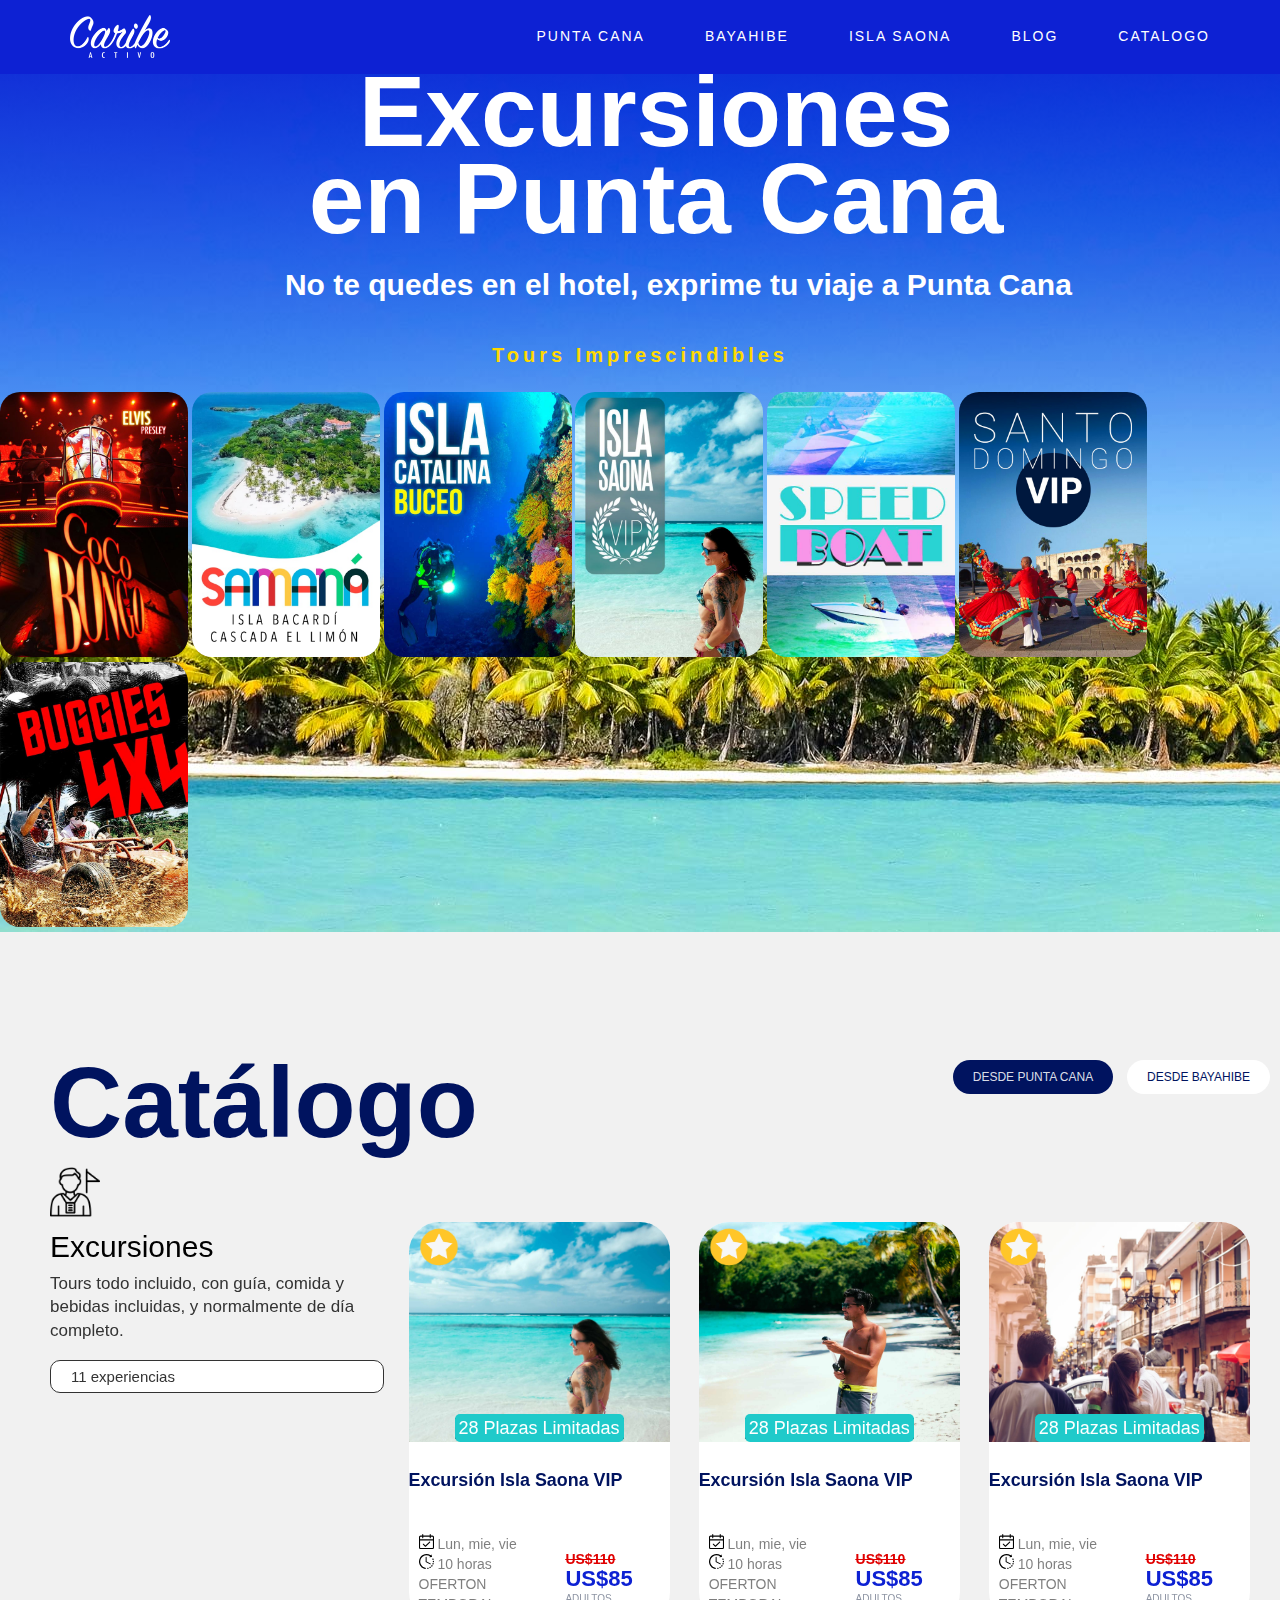
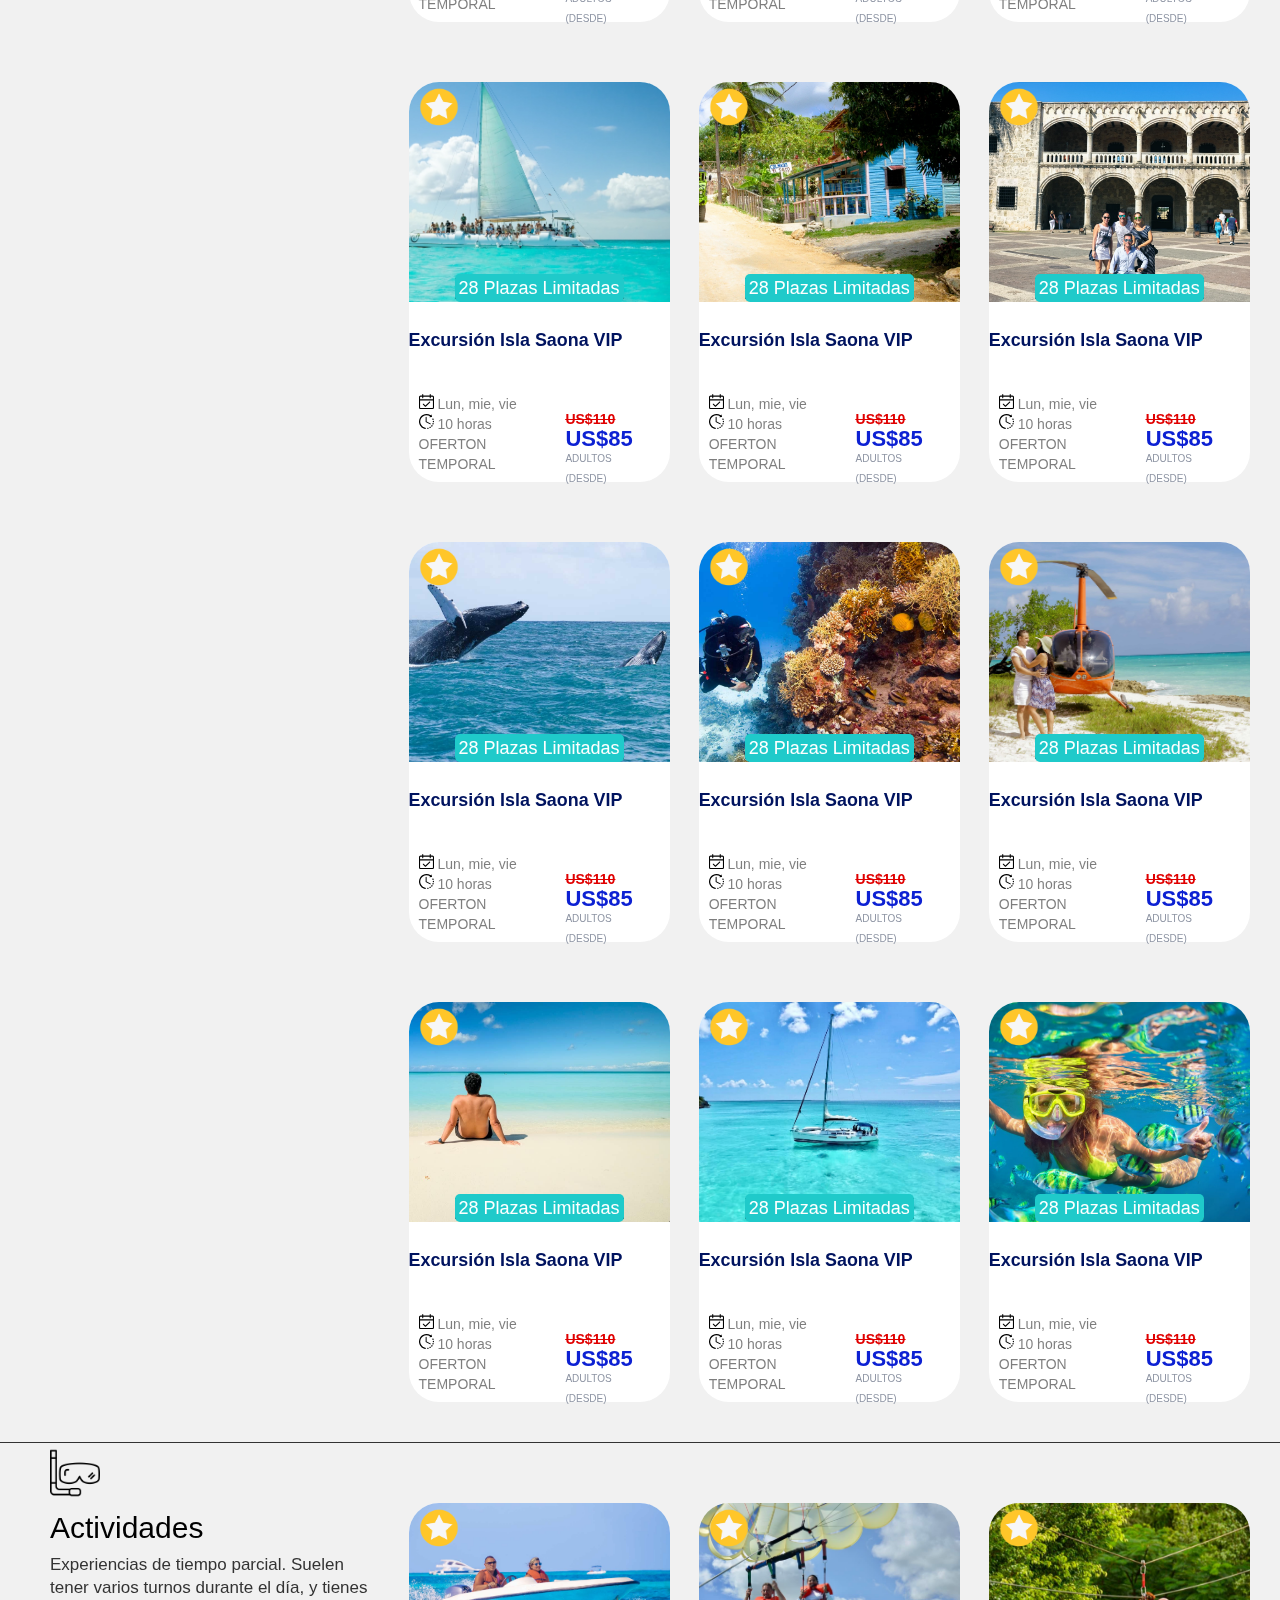
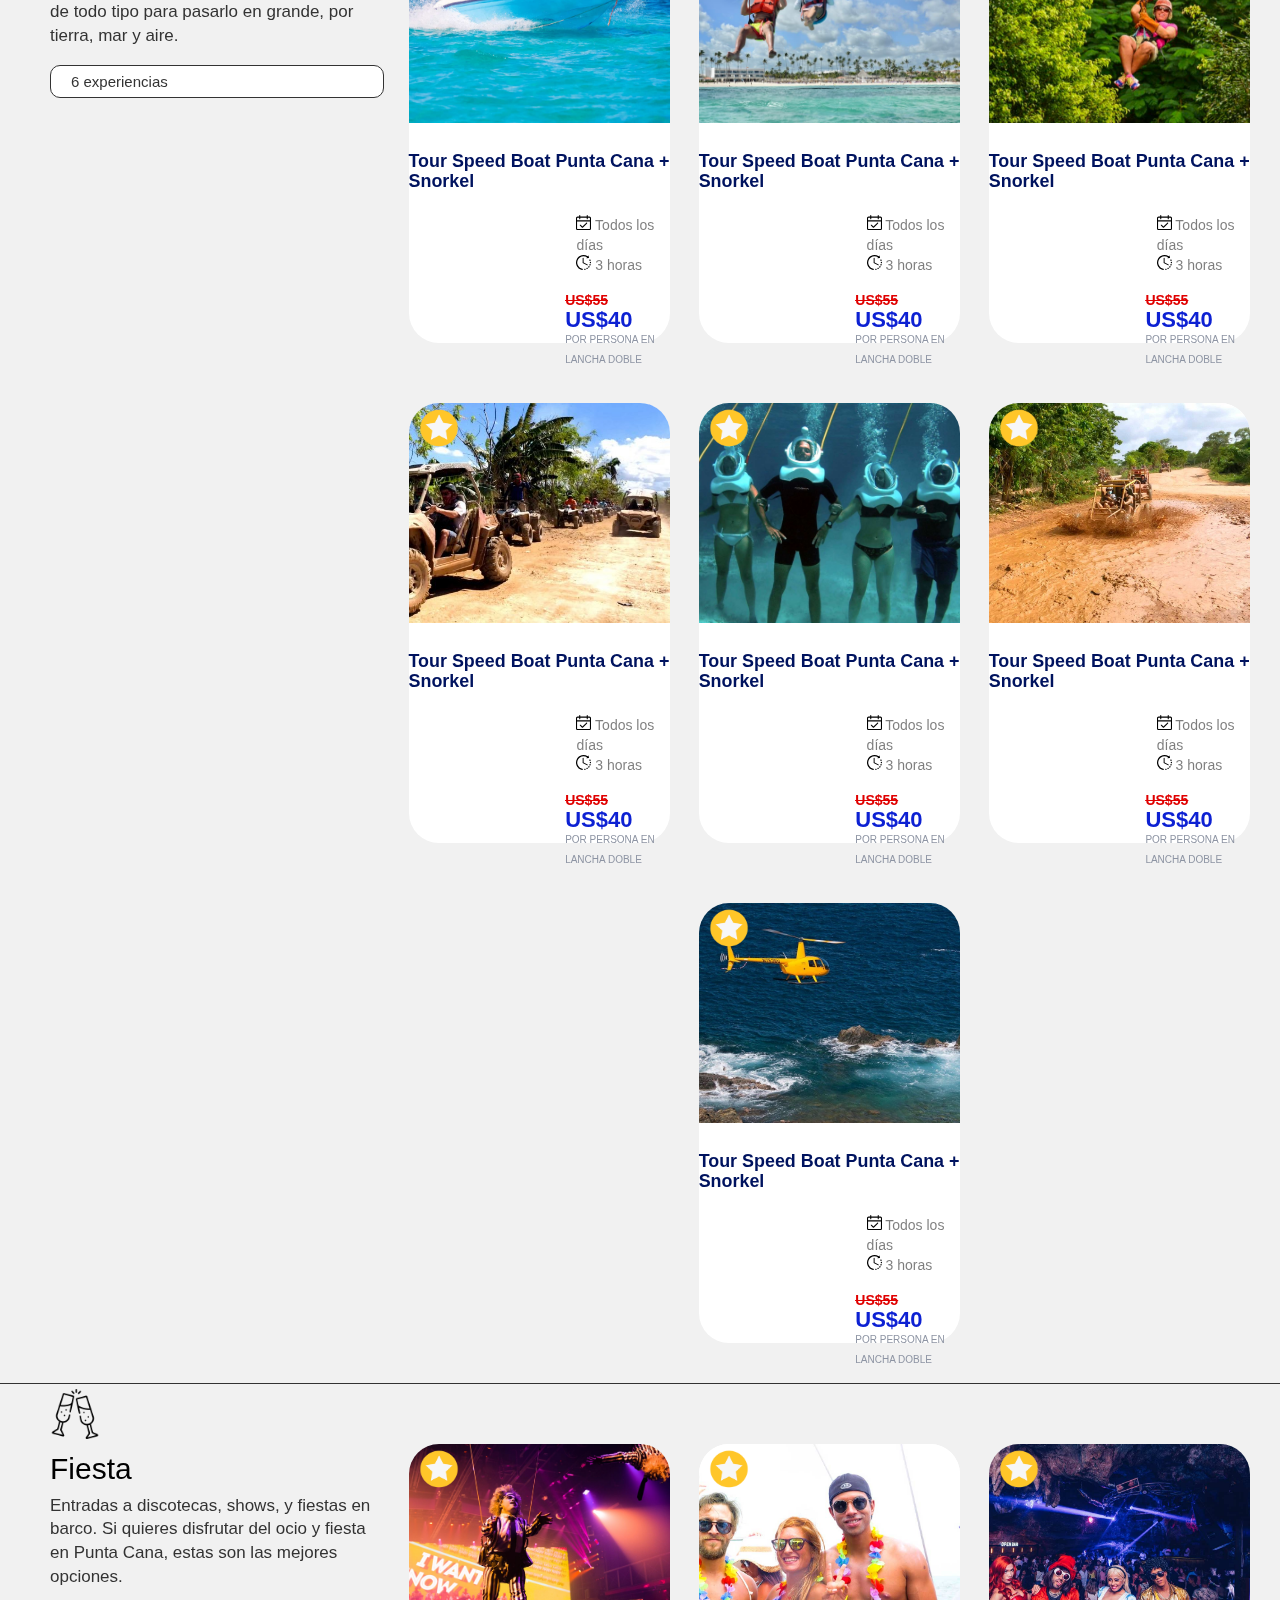
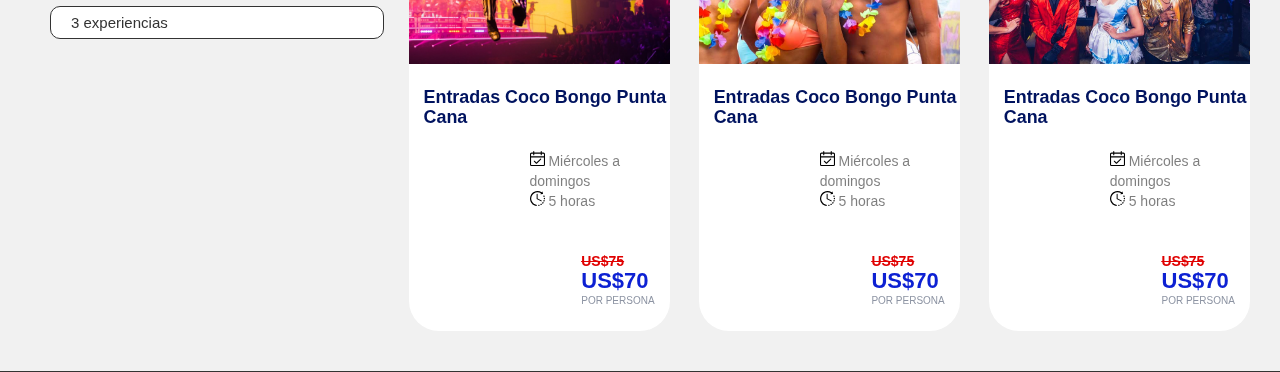
==== commit 59e120d3: "Add files via upload" ====
--- a/index.html
+++ b/index.html
@@ -1,4 +1,3 @@
-<<<<<<< HEAD
 <!DOCTYPE html>
 <html lang="en">
 <head>
@@ -373,77 +372,130 @@
                                 <div class="A-Box1-img"> 
                                     <img src="images/Excursions/FavEstrella.png" alt="Favoritos" class="favoritos">
                                 </div>
-                                <div class="toursboxinfo">
+                                <div class="toursboxinfo2">
                                     <div class="tourstitle">
                                         <h4>Tour Speed Boat Punta Cana + Snorkel</h4>
                                     </div>
-                                <div class="toursinfo">
                                     <div class="toursboxleftinfo">
                                         <div class="schedule"> <img src="images/Excursions/schedule.svg" alt="calendario" class="schedule2"> Todos los días</div>
                                         <div class="hours"><img src="images/Excursions/clock.svg" alt="boxreloj" class="clock"> 3 horas</div>
                                     </div>
-            
+
                                     <div class="toursboxrightinfo">
                                         <div class="oldvalue"><del> US$55</del></div>
                                         <div class="actualvalue">US$40</div>
                                         <div class="note">POR PERSONA EN <br> LANCHA DOBLE</div>
                                     </div>
                                 </div>
-                            </div>
                     </div>
                     <div class="A-Boxes-Container">
                             <div class="A-Box2-img"> 
                                 <img src="images/Excursions/FavEstrella.png" alt="Favoritos" class="favoritos">
                             </div>
-                            <div class="toursboxinfo">
+                            <div class="toursboxinfo2">
                                 <div class="tourstitle">
                                     <h4>Tour Speed Boat Punta Cana + Snorkel</h4>
                                 </div>
-                            <div class="toursinfo">
                                 <div class="toursboxleftinfo">
                                     <div class="schedule"> <img src="images/Excursions/schedule.svg" alt="calendario" class="schedule2"> Todos los días</div>
                                     <div class="hours"><img src="images/Excursions/clock.svg" alt="boxreloj" class="clock"> 3 horas</div>
                                 </div>
-        
+
                                 <div class="toursboxrightinfo">
                                     <div class="oldvalue"><del> US$55</del></div>
                                     <div class="actualvalue">US$40</div>
                                     <div class="note">POR PERSONA EN <br> LANCHA DOBLE</div>
                                 </div>
                             </div>
-                        </div>
                     </div>
                     <div class="A-Boxes-Container">
                             <div class="A-Box3-img"> 
                                 <img src="images/Excursions/FavEstrella.png" alt="Favoritos" class="favoritos">
                             </div>
-                            <div class="toursboxinfo">
+                            <div class="toursboxinfo2">
                                 <div class="tourstitle">
                                     <h4>Tour Speed Boat Punta Cana + Snorkel</h4>
                                 </div>
-                            <div class="toursinfo">
                                 <div class="toursboxleftinfo">
                                     <div class="schedule"> <img src="images/Excursions/schedule.svg" alt="calendario" class="schedule2"> Todos los días</div>
                                     <div class="hours"><img src="images/Excursions/clock.svg" alt="boxreloj" class="clock"> 3 horas</div>
                                 </div>
-        
+
                                 <div class="toursboxrightinfo">
                                     <div class="oldvalue"><del> US$55</del></div>
                                     <div class="actualvalue">US$40</div>
                                     <div class="note">POR PERSONA EN <br> LANCHA DOBLE</div>
                                 </div>
                             </div>
-                        </div>
                     </div>
                     <div class="A-Boxes-Container">
                         <div class="A-Box4-img"> 
                             <img src="images/Excursions/FavEstrella.png" alt="Favoritos" class="favoritos">
                         </div>
-                        <div class="toursboxinfo">
+                        <div class="toursboxinfo2">
                             <div class="tourstitle">
                                 <h4>Tour Speed Boat Punta Cana + Snorkel</h4>
                             </div>
-                        <div class="toursinfo">
+                            <div class="toursboxleftinfo">
+                                <div class="schedule"> <img src="images/Excursions/schedule.svg" alt="calendario" class="schedule2"> Todos los días</div>
+                                <div class="hours"><img src="images/Excursions/clock.svg" alt="boxreloj" class="clock"> 3 horas</div>
+                            </div>
+
+                            <div class="toursboxrightinfo">
+                                <div class="oldvalue"><del> US$55</del></div>
+                                <div class="actualvalue">US$40</div>
+                                <div class="note">POR PERSONA EN <br> LANCHA DOBLE</div>
+                            </div>
+                        </div>
+                    </div>
+                    <div class="A-Boxes-Container">
+                        <div class="A-Box5-img"> 
+                            <img src="images/Excursions/FavEstrella.png" alt="Favoritos" class="favoritos">
+                        </div>
+                        <div class="toursboxinfo2">
+                            <div class="tourstitle">
+                                <h4>Tour Speed Boat Punta Cana + Snorkel</h4>
+                            </div>
+                            <div class="toursboxleftinfo">
+                                <div class="schedule"> <img src="images/Excursions/schedule.svg" alt="calendario" class="schedule2"> Todos los días</div>
+                                <div class="hours"><img src="images/Excursions/clock.svg" alt="boxreloj" class="clock"> 3 horas</div>
+                            </div>
+
+                            <div class="toursboxrightinfo">
+                                <div class="oldvalue"><del> US$55</del></div>
+                                <div class="actualvalue">US$40</div>
+                                <div class="note">POR PERSONA EN <br> LANCHA DOBLE</div>
+                            </div>
+                        </div>
+                    </div>
+                    <div class="A-Boxes-Container">
+                    <div class="A-Box6-img"> 
+                        <img src="images/Excursions/FavEstrella.png" alt="Favoritos" class="favoritos">
+                    </div>
+                    <div class="toursboxinfo2">
+                        <div class="tourstitle">
+                            <h4>Tour Speed Boat Punta Cana + Snorkel</h4>
+                        </div>
+                        <div class="toursboxleftinfo">
+                            <div class="schedule"> <img src="images/Excursions/schedule.svg" alt="calendario" class="schedule2"> Todos los días</div>
+                            <div class="hours"><img src="images/Excursions/clock.svg" alt="boxreloj" class="clock"> 3 horas</div>
+                        </div>
+
+                        <div class="toursboxrightinfo">
+                            <div class="oldvalue"><del> US$55</del></div>
+                            <div class="actualvalue">US$40</div>
+                            <div class="note">POR PERSONA EN <br> LANCHA DOBLE</div>
+                        </div>
+                    </div>
+                    </div>
+                    <div class="A-Boxes-Container">
+                        <div class="A-Box7-img"> 
+                            <img src="images/Excursions/FavEstrella.png" alt="Favoritos" class="favoritos">
+                        </div>
+                        <div class="toursboxinfo2">
+                            <div class="tourstitle">
+                                <h4>Tour Speed Boat Punta Cana + Snorkel</h4>
+                            </div>
                             <div class="toursboxleftinfo">
                                 <div class="schedule"> <img src="images/Excursions/schedule.svg" alt="calendario" class="schedule2"> Todos los días</div>
                                 <div class="hours"><img src="images/Excursions/clock.svg" alt="boxreloj" class="clock"> 3 horas</div>
@@ -453,73 +505,6 @@
                                 <div class="oldvalue"><del> US$55</del></div>
                                 <div class="actualvalue">US$40</div>
                                 <div class="note">POR PERSONA EN <br> LANCHA DOBLE</div>
-                            </div>
-                        </div>
-                    </div>
-                    </div>
-                    <div class="A-Boxes-Container">
-                        <div class="A-Box5-img"> 
-                            <img src="images/Excursions/FavEstrella.png" alt="Favoritos" class="favoritos">
-                        </div>
-                        <div class="toursboxinfo">
-                            <div class="tourstitle">
-                                <h4>Tour Speed Boat Punta Cana + Snorkel</h4>
-                            </div>
-                        <div class="toursinfo">
-                            <div class="toursboxleftinfo">
-                                <div class="schedule"> <img src="images/Excursions/schedule.svg" alt="calendario" class="schedule2"> Todos los días</div>
-                                <div class="hours"><img src="images/Excursions/clock.svg" alt="boxreloj" class="clock"> 3 horas</div>
-                            </div>
-    
-                            <div class="toursboxrightinfo">
-                                <div class="oldvalue"><del> US$55</del></div>
-                                <div class="actualvalue">US$40</div>
-                                <div class="note">POR PERSONA EN <br> LANCHA DOBLE</div>
-                            </div>
-                        </div>
-                    </div>
-                    </div>
-                    <div class="A-Boxes-Container">
-                        <div class="A-Box6-img"> 
-                            <img src="images/Excursions/FavEstrella.png" alt="Favoritos" class="favoritos">
-                        </div>
-                        <div class="toursboxinfo">
-                            <div class="tourstitle">
-                                <h4>Tour Speed Boat Punta Cana + Snorkel</h4>
-                            </div>
-                            <div class="toursinfo">
-                                <div class="toursboxleftinfo">
-                                    <div class="schedule"> <img src="images/Excursions/schedule.svg" alt="calendario" class="schedule2"> Todos los días</div>
-                                    <div class="hours"><img src="images/Excursions/clock.svg" alt="boxreloj" class="clock"> 3 horas
-                                    </div>
-                             </div>
-                            <div class="toursboxrightinfo">
-                                <div class="oldvalue"><del> US$55</del></div>
-                                <div class="actualvalue">US$40</div>
-                                <div class="note">POR PERSONA EN <br> LANCHA DOBLE</div>
-                            </div>
-                     </div>
-                </div>
-                    </div>
-                    <div class="A-Boxes-Container">
-                        <div class="A-Box7-img"> 
-                            <img src="images/Excursions/FavEstrella.png" alt="Favoritos" class="favoritos">
-                        </div>
-                        <div class="toursboxinfo">
-                                <div class="tourstitle">
-                                    <h4>Tour Speed Boat Punta Cana + Snorkel</h4>
-                                </div>
-                            <div class="toursinfo">
-                                <div class="toursboxleftinfo">
-                                    <div class="schedule"> <img src="images/Excursions/schedule.svg" alt="calendario" class="schedule2"> Todos los días</div>
-                                    <div class="hours"><img src="images/Excursions/clock.svg" alt="boxreloj" class="clock"> 3 horas</div>
-                                </div>
-        
-                                <div class="toursboxrightinfo">
-                                    <div class="oldvalue"><del> US$55</del></div>
-                                    <div class="actualvalue">US$40</div>
-                                    <div class="note">POR PERSONA EN <br> LANCHA DOBLE</div>
-                                </div>
                             </div>
                         </div>
                     </div>
@@ -539,12 +524,12 @@
                                     <div class="F-Box1-img"> 
                                         <img src="images/Excursions/FavEstrella.png" alt="Favoritos" class="favoritos">
                                     </div>
-                                <div class="toursboxinfo">
+
                                     <div class="tourstitle">
                                             <h4>Entradas Coco Bongo Punta Cana</h4>
                                     </div>
 
-                                    <div class="toursinfo">
+                                    <div class="toursboxinfo">
 
                                         <div class="toursboxleftinfo">
                                             <div class="schedulle"> <img src="images/Excursions/schedule.svg" alt="schedule" class="schedule2"> Miércoles a domingos</div>
@@ -557,29 +542,27 @@
                                             <div class="note">POR PERSONA</div>
                                         </div>
                                     </div>
-                                </div>
                         </div>                   
                         <div class="F-Boxes-Container">
                                 <div class="F-Box2-img"> 
                                     <img src="images/Excursions/FavEstrella.png" alt="Favoritos" class="favoritos">
                                 </div>
+
+                                <div class="tourstitle">
+                                        <h4>Entradas Coco Bongo Punta Cana</h4>
+                                </div>
+
                                 <div class="toursboxinfo">
-                                    <div class="tourstitle">
-                                            <h4>Entradas Coco Bongo Punta Cana</h4>
-                                    </div>
-
-                                    <div class="toursinfo">
-
-                                        <div class="toursboxleftinfo">
-                                            <div class="schedulle"> <img src="images/Excursions/schedule.svg" alt="schedule" class="schedule2"> Miércoles a domingos</div>
-                                            <div class="hours"><img src="images/Excursions/clock.svg" alt="reloj" class="clock"> 5 horas</div>
-                                        </div>
-
-                                        <div class="toursboxrightinfo">
-                                            <div class="oldvalue"><del> US$75</del></div>
-                                            <div class="actualvalue">US$70</div>
-                                            <div class="note">POR PERSONA</div>
-                                        </div>
+
+                                    <div class="toursboxleftinfo">
+                                        <div class="schedule"> <img src="images/Excursions/schedule.svg" alt="schedule" class="schedule2"> Miércoles a domingos</div>
+                                        <div class="hours"><img src="images/Excursions/clock.svg" alt="reloj" class="clock"> 5 horas</div>
+                                    </div>
+
+                                    <div class="toursboxrightinfo">
+                                        <div class="oldvalue"><del> US$75</del></div>
+                                        <div class="actualvalue">US$70</div>
+                                        <div class="note">POR PERSONA</div>
                                     </div>
                                 </div>
                         </div>
@@ -587,767 +570,29 @@
                                 <div class="F-Box3-img"> 
                                     <img src="images/Excursions/FavEstrella.png" alt="Favoritos" class="favoritos">
                                 </div>
+
+                                <div class="tourstitle">
+                                        <h4>Entradas Coco Bongo Punta Cana</h4>
+                                </div>
+
                                 <div class="toursboxinfo">
-                                    <div class="tourstitle">
-                                            <h4>Entradas Coco Bongo Punta Cana</h4>
-                                    </div>
-
-                                    <div class="toursinfo">
-
-                                        <div class="toursboxleftinfo">
-                                            <div class="schedulle"> <img src="images/Excursions/schedule.svg" alt="schedule" class="schedule2"> Miércoles a domingos</div>
-                                            <div class="hours"><img src="images/Excursions/clock.svg" alt="reloj" class="clock"> 5 horas</div>
-                                        </div>
-
-                                        <div class="toursboxrightinfo">
-                                            <div class="oldvalue"><del> US$75</del></div>
-                                            <div class="actualvalue">US$70</div>
-                                            <div class="note">POR PERSONA</div>
-                                        </div>
-                                    </div>
-                        </div>
-                    </div>
+
+                                    <div class="toursboxleftinfo">
+                                        <div class="schedule"> <img src="images/Excursions/schedule.svg" alt="schedule" class="schedule2"> Miércoles a domingos</div>
+                                        <div class="hours"><img src="images/Excursions/clock.svg" alt="reloj" class="clock"> 5 horas</div>
+                                    </div>
+
+                                    <div class="toursboxrightinfo">
+                                        <div class="oldvalue"><del> US$75</del></div>
+                                        <div class="actualvalue">US$70</div>
+                                        <div class="note">POR PERSONA</div>
+                                    </div>
+                                </div>
+                        </div>
+                    </div>
+                </div>
             </section>
         </section>
     </div>
-    <div class="Adittional-info">
-        <div class="A-I-container">
-            <div class="caracteristics">
-                <div class="exp">DESDE 2014 OFRECIENDO EXPERIENCIAS</div>
-                <div class="agency"><h3>Tu agencia <br> de confianza</h3></div>
-                <div class="opinions">Gracias al trato cercano y la calidad de nuestros tours, hemos recibido cientos de opiniones 5/5 ⭐️ en facebook en los últimos años.</div>
-            </div>
-            <div class="what-we-offer">
-                <div class="W-W-O-Box">
-                    <img src="images/star.svg" alt="estrella">
-                    <h3>La agencia local mejor valorada</h3>
-                    <div><p>Trato cercano y calidad en nuestros tours. Tenemos máxima puntuación en Facebook y Google Reviews</p>
-                    </div>
-                </div>
-                <div class="W-W-O-Box">
-                    <img src="images/verification.svg" alt="verificación">
-                    <h3>Cancela o modifica fechas</h3>
-                    <div><p>Modifica o cancela tu reserva hasta 24 horas antes con el seguro de cancelación
-                    </p></div>
-                </div>
-                <div class="W-W-O-Box">
-                    <img src="images/flag.png" alt="bandera-dominicana">
-                    <h3>Agencia local sin intermediarios</h3>
-                    <div><p>Somos una agencia en Punta Cana, con tours propios, y experiencias seleccionadas
-                    </p></div>
-                </div>
-                <div class="W-W-O-Box">
-                    <img src="images/bus.svg" alt="bus">
-                    <h3>Ofrecemos recogida en hoteles</h3>
-                    <div><p>Todos nuestros tours ofrecen recogida y vuelta en hoteles y resorts de Punta Cana
-                    </p></div>
-                </div>
-            </div>
-        </div>
-    </div>
-    <div class="questions">
-        <div class="questions-container">
-            <h3>¿Tienes dudas <br> sobre cómo <br> reservar?</h3>
-                    <div class="description-contact">Estamos a tu disposición vía WebChat o por WhatsApp. Cuenta con nosotros para asesorarte y ayudarte a elegir tus excursiones en Punta Cana.     </div>    
-                    <a href="#" class="whatsapp-link">Contáctanos por WhatsApp</a>
-        </div>
-    </div>
-    <div class="know-about-us">
-        <div class="K-A-U-Container">
-            <div class="conocenos">
-                <h3 class="conocenostittle">Conócenos</h3>
-                <div class="comentario-conocenos">Somos una agencia de excursiones con gerencia española, establecida en Punta Cana, y gracias a esto podemos ofrecerte un servicio cercano, y precios imbatibles en tours de calidad.</div>
-                <div class="administracion">
-                    <div>
-                        <img src="images/conocenos/omar.jpg" alt="Omar Director">
-                        <h3>Omar</h3>
-                        <div class="position">Fundador / Director</div>
-                    </div>
-                    <div>
-                        <img src="images/conocenos/lola.jpeg" alt="Reservation manager">
-                        <h3>Lola</h3>
-                        <div class="position">Reservation manager</div>
-                    </div>
-                    <div>
-                        <img src="images/conocenos/eva.jpg" alt="Sales manager">
-                        <h3>Eva</h3>
-                        <div class="position">Sales manager / Att. Cliente</div>
-                    </div>
-                </div>
-            </div>
-        </div>
-    </div>
-    <div class="contact">
-        <div class="ubicacion-contacto-enlaces-box">
-
-            <div class="ubicacion">
-                <h3>Ubicación</h3>
-                <div><img src="images/contact/location-icon.svg" alt="Location icon"> Avda. Barceló S/N, Punta Cana, Rep. Dominicana</div>
-                <div><img src="images/contact/wsp.png" alt=""><a href="Whatsapp Icon">+1 829 221 4069</a></div>
-                <div><img src="images/contact/mail_icon.png" alt="Mail icon"> info@caribeactivo.com</div>
-                <div class="map">
-                    <iframe src="https://www.google.com/maps/embed?pb=!1m18!1m12!1m3!1d241981.2674429108!2d-68.5455619065662!3d18.620990080439633!2m3!1f0!2f0!3f0!3m2!1i1024!2i768!4f13.1!3m3!1m2!1s0x8ea891645dcbfe77%3A0x61881cfaed12f6f3!2sPunta%20Cana!5e0!3m2!1ses!2sdo!4v1650551094861!5m2!1ses!2sdo" max-width="400" max-height="200" style="border:0;" allowfullscreen="" loading="lazy" referrerpolicy="no-referrer-when-downgrade">
-                    </iframe>
-                </div>
-            </div>
-
-            <div class="contacto">
-                <h3>Contacto</h3>
-                <div><label>Nombre y apellido</label></div>
-                <input type="text" name="" id="" class="input">
-                <div><label>Email</label></div>
-                <input type="text" name="" id="" class="input">
-                <div><label>Mensaje</label></div>
-                <textarea name="" id="textarea" cols="19" rows="3" class="input"></textarea>  <br>
-                <input type="button" value="Enviar" class="sendbutton">
-            </div>
-
-            <div class="enlaces">
-                <h3>Enlaces útiles</h3>
-                <a href="#">Quienes Somos</a>
-                <a href="#">Cancelaciones / reclamaciones</a>
-                <a href="#">Seguro de cancelación</a>
-                <a href="#">Blog Caribe Activo</a>
-                <a href="#">Blog Isla Saona</a>
-                <a href="#">Contacto</a>
-                <a href="#">Privacidad, uso y cookies</a>
-                <a href="#">Opiniones de Caribe Activo</a>
-            </div>
-
-        </div>
-
-        <div class="opinionesclientes">
-            <h3>¿Qué opinan nuestros clientes?</h3>
-            <div class="opiniones">
-                <div class="opinion">Hicimos la excursión de Samaná con la caída del Limón con caribe activo, lo primero destacar el trato de Lola por whatsapp, nos facilitó toda la información para realizar el viaje lo más agradable posible ...
-                </div>
-                <div class="opinion">Estuvimos en Abril y contratamos la excursión para Isla Saona V.I.P , he de decir que quedamos totalmente satisfechos e incluso superaron nuestras expectativas, las medidas sanitarias son correctas ...
-                </div>
-                <div class="opinion">Lorem ipsum dolor sit amet consectetur adipisicing elit. Voluptates nisi explicabo corrupti sapiente facilis vel ipsum ducimus quibusdam numquam reiciendis.</div>
-                <div class="opinion">Lorem ipsum dolor sit amet, consectetur adipisicing elit. Atque, magni fugiat deserunt cum non pariatur commodi voluptatibus sequi asperiores incidunt.</div>
-            </div>
-        </div>
-
-        <div class="copyright-and-stars-container">
-            <div class="copyright"><a href="#">Caribe Activo Tours LLC.</a>Todos los derechos reservados.</div>
-            <div class="stars">
-                <img src="images/contact/tripadvisor.png" alt="Tripadvisor 5 stars review">
-                <img src="images/contact/google.png" alt="Google 5 stars review">
-                <img src="images/contact/facebook.png" alt="Facebook 5 stars review">
-            </div>
-        </div>
-
-        <footer>
-            <div class="logocaribeactivo">
-                <img src="images/Logo-caribe.png" alt="Caribe Activo Logo">
-            </div>
-
-            <div class="socialnetworks">
-                <a href="#" target="_blank"><img src="images/contact/tiktoklogo.svg" alt="Tik Tok Logo"></a>
-                <a href="#" target="_blank"><img src="images/contact/instagram.svg" alt="Instagram Logo"></a>
-                <a href="#" target="_blank"><img src="images/contact/youtubelogo.svg" alt="Youtube Logo"></a>
-                <a href="#" target="_blank"><img src="images/contact/facebook.svg" alt="Facebook Logo"></a>
-            </div>
-        </footer>
-    </div>
 </body>
-=======
-<!DOCTYPE html>
-<html lang="en">
-<head>
-    <meta charset="UTF-8">
-    <meta http-equiv="X-UA-Compatible" content="IE=edge">
-    <meta name="viewport" content="width=device-width, initial-scale=1.0">
-    <link rel="stylesheet" href="css/style.css">
-    <title>Caribe activo</title>
-</head>
-<body>
-     <header class="nav-container">
-            <img src="images/Logo-caribe.png" alt="caribe-logo" class="caribe-logo">
-            <nav>
-                <ul class="nav-list">
-                    <li><a href="https://www.excursionesenpuntacana.com/localizacion/punta-cana">PUNTA CANA</a></li>
-                    <li><a href="https://www.excursionesenpuntacana.com/localizacion/bayahibe">BAYAHIBE</a></li>
-                    <li><a href="https://www.excursionesenpuntacana.com/localizacion/isla-saona">ISLA SAONA</a></li>
-                    <li>BLOG</li>
-                    <li>CATALOGO</li>
-                </ul>
-            </nav>
-     </header>
-    <div class="main-slice">
-        <section>
-            <div class="slice-container">
-                <div class="sliceh1"><h1>Excursiones</h1></div>
-                <div class="sliceh10"><h1>en Punta Cana</h1></div>
-                <div class="hotel"><h2>No te quedes en el hotel, exprime tu viaje a Punta Cana</h2></div>
-                <div class="tours"><h4>Tours Imprescindibles</h2></div>
-                <div class="slice">
-                    <img src="images/Elvis.jpg" alt="Elvis Presley">
-                    <img src="images/samana.jpg" alt="Samana Aventuras">
-                    <img src="images/catalina.jpg" alt="Isla Catalina">
-                    <img src="images/saona.jpg" alt="Isla Saona">
-                    <img src="images/SPEEDBOAT.jpg" alt="Speed Boat">
-                    <img src="images/SD.jpg" alt="Santo Domingo">
-                    <img src="images/BUGGIES.jpg" alt="Buggies 4x4">
-                </div>
-            </div>
-        </section>
-    </div>
-    <div class="excursions">
-        <section class="excursions-container">
-            <div class="header-containerV2">
-                <div class="catalogo"><h3>Catálogo</h3></div>
-                <div class="places"><a href="#" class="tab1">DESDE PUNTA CANA</a> <a href="#" class="tab2">DESDE BAYAHIBE</a></div>
-            </div>
-            <section class="excursionsidebar">
-                <div class="ExcursionSideBarContainer">
-                    <div class="sidebarcontent">
-                        <img src="images/user.png" alt="User logo">
-                        <h3>Excursiones</h3>
-                        <p>Tours todo incluido, con guía, comida y bebidas incluidas, y normalmente de día completo.</p>
-                        <div class="experiencias"><p>11 experiencias</p></div>
-                    </div>
-                </div>
-            
-                <div class="Excursion-Content">
-                    <div class="E-BoxesContainer">
-                        <div class="E-Box1-img"> 
-                            <img src="images/Excursions/FavEstrella.png" alt="Favoritos" class="favoritos">
-                            <div class="plazas"><a href="#">28 Plazas Limitadas</a></div>
-                        </div>
-
-                        <div class="toursboxinfo">
-                            <div class="tourstitle">
-                                <h4>Excursión Isla Saona VIP</h4>
-                            </div>                                        
-                            <div class="toursinfo">
-                                <div class="toursboxleftinfo">
-                                    <div class="schedule"> <img src="images/Excursions/schedule.svg" alt="calendario" class="schedule2"> Lun, mie, vie</div>
-                                    <div class="hours"><img src="images/Excursions/clock.svg" alt="reloj" class="clock"> 10 horas</div>
-                                    <div class="oferton"><span class="ofertonT">OFERTON TEMPORAL</span></div>
-                                </div>
-
-                                <div class="toursboxrightinfo">
-                                    <div class="oldvalue"><del> US$110</del></div>
-                                    <div class="actualvalue">US$85</div>
-                                    <div class="note">ADULTOS (DESDE)</div>
-                                </div>
-                            </div>
-                        </div>
-                    </div>
-                    <div class="E-BoxesContainer">
-                        <div class="E-Box2-img"> 
-                            <img src="images/Excursions/FavEstrella.png" alt="Favoritos" class="favoritos">
-                            <div class="plazas"><a href="#">28 Plazas Limitadas</a></div>
-                        </div>
-
-                        <div class="toursboxinfo">
-                            <div class="tourstitle">
-                                <h4>Excursión Isla Saona VIP</h4>
-                            </div>                                        
-                            <div class="toursinfo">
-                                <div class="toursboxleftinfo">
-                                    <div class="schedule"> <img src="images/Excursions/schedule.svg" alt="calendario" class="schedule2"> Lun, mie, vie</div>
-                                    <div class="hours"><img src="images/Excursions/clock.svg" alt="reloj" class="clock"> 10 horas</div>
-                                    <div class="oferton"><span class="ofertonT">OFERTON TEMPORAL</span></div>
-                                </div>
-
-                                <div class="toursboxrightinfo">
-                                    <div class="oldvalue"><del> US$110</del></div>
-                                    <div class="actualvalue">US$85</div>
-                                    <div class="note">ADULTOS (DESDE)</div>
-                                </div>
-                            </div>
-                        </div>
-                    </div>
-                    <div class="E-BoxesContainer">
-                        <div class="E-Box3-img"> 
-                            <img src="images/Excursions/FavEstrella.png" alt="Favoritos" class="favoritos">
-                            <div class="plazas"><a href="#">28 Plazas Limitadas</a></div>
-                        </div>
-
-                        <div class="toursboxinfo">
-                            <div class="tourstitle">
-                                <h4>Excursión Isla Saona VIP</h4>
-                            </div>                                        
-                            <div class="toursinfo">
-                                <div class="toursboxleftinfo">
-                                    <div class="schedule"> <img src="images/Excursions/schedule.svg" alt="calendario" class="schedule2"> Lun, mie, vie</div>
-                                    <div class="hours"><img src="images/Excursions/clock.svg" alt="reloj" class="clock"> 10 horas</div>
-                                    <div class="oferton"><span class="ofertonT">OFERTON TEMPORAL</span></div>
-                                </div>
-
-                                <div class="toursboxrightinfo">
-                                    <div class="oldvalue"><del> US$110</del></div>
-                                    <div class="actualvalue">US$85</div>
-                                    <div class="note">ADULTOS (DESDE)</div>
-                                </div>
-                            </div>
-                        </div>
-                    </div>
-                    <div class="E-BoxesContainer">
-                        <div class="E-Box4-img"> 
-                            <img src="images/Excursions/FavEstrella.png" alt="Favoritos" class="favoritos">
-                            <div class="plazas"><a href="#">28 Plazas Limitadas</a></div>
-                        </div>
-
-                        <div class="toursboxinfo">
-                            <div class="tourstitle">
-                                <h4>Excursión Isla Saona VIP</h4>
-                            </div>                                        
-                            <div class="toursinfo">
-                                <div class="toursboxleftinfo">
-                                    <div class="schedule"> <img src="images/Excursions/schedule.svg" alt="calendario" class="schedule2"> Lun, mie, vie</div>
-                                    <div class="hours"><img src="images/Excursions/clock.svg" alt="reloj" class="clock"> 10 horas</div>
-                                    <div class="oferton"><span class="ofertonT">OFERTON TEMPORAL</span></div>
-                                </div>
-
-                                <div class="toursboxrightinfo">
-                                    <div class="oldvalue"><del> US$110</del></div>
-                                    <div class="actualvalue">US$85</div>
-                                    <div class="note">ADULTOS (DESDE)</div>
-                                </div>
-                            </div>
-                        </div>
-                    </div>
-                    <div class="E-BoxesContainer">
-                        <div class="E-Box5-img"> 
-                            <img src="images/Excursions/FavEstrella.png" alt="Favoritos" class="favoritos">
-                            <div class="plazas"><a href="#">28 Plazas Limitadas</a></div>
-                        </div>
-
-                        <div class="toursboxinfo">
-                            <div class="tourstitle">
-                                <h4>Excursión Isla Saona VIP</h4>
-                            </div>                                        
-                            <div class="toursinfo">
-                                <div class="toursboxleftinfo">
-                                    <div class="schedule"> <img src="images/Excursions/schedule.svg" alt="calendario" class="schedule2"> Lun, mie, vie</div>
-                                    <div class="hours"><img src="images/Excursions/clock.svg" alt="reloj" class="clock"> 10 horas</div>
-                                    <div class="oferton"><span class="ofertonT">OFERTON TEMPORAL</span></div>
-                                </div>
-
-                                <div class="toursboxrightinfo">
-                                    <div class="oldvalue"><del> US$110</del></div>
-                                    <div class="actualvalue">US$85</div>
-                                    <div class="note">ADULTOS (DESDE)</div>
-                                </div>
-                            </div>
-                        </div>
-                    </div>
-                    <div class="E-BoxesContainer">
-                        <div class="E-Box6-img"> 
-                            <img src="images/Excursions/FavEstrella.png" alt="Favoritos" class="favoritos">
-                            <div class="plazas"><a href="#">28 Plazas Limitadas</a></div>
-                        </div>
-
-                        <div class="toursboxinfo">
-                            <div class="tourstitle">
-                                <h4>Excursión Isla Saona VIP</h4>
-                            </div>                                        
-                            <div class="toursinfo">
-                                <div class="toursboxleftinfo">
-                                    <div class="schedule"> <img src="images/Excursions/schedule.svg" alt="calendario" class="schedule2"> Lun, mie, vie</div>
-                                    <div class="hours"><img src="images/Excursions/clock.svg" alt="reloj" class="clock"> 10 horas</div>
-                                    <div class="oferton"><span class="ofertonT">OFERTON TEMPORAL</span></div>
-                                </div>
-
-                                <div class="toursboxrightinfo">
-                                    <div class="oldvalue"><del> US$110</del></div>
-                                    <div class="actualvalue">US$85</div>
-                                    <div class="note">ADULTOS (DESDE)</div>
-                                </div>
-                            </div>
-                        </div>
-                    </div>
-                    <div class="E-BoxesContainer">
-                        <div class="E-Box7-img"> 
-                            <img src="images/Excursions/FavEstrella.png" alt="Favoritos" class="favoritos">
-                            <div class="plazas"><a href="#">28 Plazas Limitadas</a></div>
-                        </div>
-
-                        <div class="toursboxinfo">
-                            <div class="tourstitle">
-                                <h4>Excursión Isla Saona VIP</h4>
-                            </div>                                        
-                            <div class="toursinfo">
-                                <div class="toursboxleftinfo">
-                                    <div class="schedule"> <img src="images/Excursions/schedule.svg" alt="calendario" class="schedule2"> Lun, mie, vie</div>
-                                    <div class="hours"><img src="images/Excursions/clock.svg" alt="reloj" class="clock"> 10 horas</div>
-                                    <div class="oferton"><span class="ofertonT">OFERTON TEMPORAL</span></div>
-                                </div>
-
-                                <div class="toursboxrightinfo">
-                                    <div class="oldvalue"><del> US$110</del></div>
-                                    <div class="actualvalue">US$85</div>
-                                    <div class="note">ADULTOS (DESDE)</div>
-                                </div>
-                            </div>
-                        </div>
-                    </div>
-                    <div class="E-BoxesContainer">
-                        <div class="E-Box8-img"> 
-                            <img src="images/Excursions/FavEstrella.png" alt="Favoritos" class="favoritos">
-                            <div class="plazas"><a href="#">28 Plazas Limitadas</a></div>
-                        </div>
-
-                        <div class="toursboxinfo">
-                            <div class="tourstitle">
-                                <h4>Excursión Isla Saona VIP</h4>
-                            </div>                                        
-                            <div class="toursinfo">
-                                <div class="toursboxleftinfo">
-                                    <div class="schedule"> <img src="images/Excursions/schedule.svg" alt="calendario" class="schedule2"> Lun, mie, vie</div>
-                                    <div class="hours"><img src="images/Excursions/clock.svg" alt="reloj" class="clock"> 10 horas</div>
-                                    <div class="oferton"><span class="ofertonT">OFERTON TEMPORAL</span></div>
-                                </div>
-
-                                <div class="toursboxrightinfo">
-                                    <div class="oldvalue"><del> US$110</del></div>
-                                    <div class="actualvalue">US$85</div>
-                                    <div class="note">ADULTOS (DESDE)</div>
-                                </div>
-                            </div>
-                        </div>
-                    </div>
-                    <div class="E-BoxesContainer">
-                        <div class="E-Box9-img"> 
-                            <img src="images/Excursions/FavEstrella.png" alt="Favoritos" class="favoritos">
-                            <div class="plazas"><a href="#">28 Plazas Limitadas</a></div>
-                        </div>
-
-                        <div class="toursboxinfo">
-                            <div class="tourstitle">
-                                <h4>Excursión Isla Saona VIP</h4>
-                            </div>                                        
-                            <div class="toursinfo">
-                                <div class="toursboxleftinfo">
-                                    <div class="schedule"> <img src="images/Excursions/schedule.svg" alt="calendario" class="schedule2"> Lun, mie, vie</div>
-                                    <div class="hours"><img src="images/Excursions/clock.svg" alt="reloj" class="clock"> 10 horas</div>
-                                    <div class="oferton"><span class="ofertonT">OFERTON TEMPORAL</span></div>
-                                </div>
-
-                                <div class="toursboxrightinfo">
-                                    <div class="oldvalue"><del> US$110</del></div>
-                                    <div class="actualvalue">US$85</div>
-                                    <div class="note">ADULTOS (DESDE)</div>
-                                </div>
-                            </div>
-                        </div>
-                    </div>
-                    <div class="E-BoxesContainer">
-                        <div class="E-Box10-img"> 
-                            <img src="images/Excursions/FavEstrella.png" alt="Favoritos" class="favoritos">
-                            <div class="plazas"><a href="#">28 Plazas Limitadas</a></div>
-                        </div>
-
-                        <div class="toursboxinfo">
-                            <div class="tourstitle">
-                                <h4>Excursión Isla Saona VIP</h4>
-                            </div>                                        
-                            <div class="toursinfo">
-                                <div class="toursboxleftinfo">
-                                    <div class="schedule"> <img src="images/Excursions/schedule.svg" alt="calendario" class="schedule2"> Lun, mie, vie</div>
-                                    <div class="hours"><img src="images/Excursions/clock.svg" alt="reloj" class="clock"> 10 horas</div>
-                                    <div class="oferton"><span class="ofertonT">OFERTON TEMPORAL</span></div>
-                                </div>
-
-                                <div class="toursboxrightinfo">
-                                    <div class="oldvalue"><del> US$110</del></div>
-                                    <div class="actualvalue">US$85</div>
-                                    <div class="note">ADULTOS (DESDE)</div>
-                                </div>
-                            </div>
-                        </div>
-                    </div>
-                    <div class="E-BoxesContainer">
-                        <div class="E-Box11-img"> 
-                            <img src="images/Excursions/FavEstrella.png" alt="Favoritos" class="favoritos">
-                            <div class="plazas"><a href="#">28 Plazas Limitadas</a></div>
-                        </div>
-
-                        <div class="toursboxinfo">
-                            <div class="tourstitle">
-                                <h4>Excursión Isla Saona VIP</h4>
-                            </div>                                        
-                            <div class="toursinfo">
-                                <div class="toursboxleftinfo">
-                                    <div class="schedule"> <img src="images/Excursions/schedule.svg" alt="calendario" class="schedule2"> Lun, mie, vie</div>
-                                    <div class="hours"><img src="images/Excursions/clock.svg" alt="reloj" class="clock"> 10 horas</div>
-                                    <div class="oferton"><span class="ofertonT">OFERTON TEMPORAL</span></div>
-                                </div>
-
-                                <div class="toursboxrightinfo">
-                                    <div class="oldvalue"><del> US$110</del></div>
-                                    <div class="actualvalue">US$85</div>
-                                    <div class="note">ADULTOS (DESDE)</div>
-                                </div>
-                            </div>
-                        </div>
-                    </div>
-                    <div class="E-BoxesContainer">
-                        <div class="E-Box12-img"> 
-                            <img src="images/Excursions/FavEstrella.png" alt="Favoritos" class="favoritos">
-                            <div class="plazas"><a href="#">28 Plazas Limitadas</a></div>
-                        </div>
-
-                        <div class="toursboxinfo">
-                            <div class="tourstitle">
-                                <h4>Excursión Isla Saona VIP</h4>
-                            </div>                                        
-                            <div class="toursinfo">
-                                <div class="toursboxleftinfo">
-                                    <div class="schedule"> <img src="images/Excursions/schedule.svg" alt="calendario" class="schedule2"> Lun, mie, vie</div>
-                                    <div class="hours"><img src="images/Excursions/clock.svg" alt="reloj" class="clock"> 10 horas</div>
-                                    <div class="oferton"><span class="ofertonT">OFERTON TEMPORAL</span></div>
-                                </div>
-
-                                <div class="toursboxrightinfo">
-                                    <div class="oldvalue"><del> US$110</del></div>
-                                    <div class="actualvalue">US$85</div>
-                                    <div class="note">ADULTOS (DESDE)</div>
-                                </div>
-                            </div>
-                        </div>
-                    </div>
-                </div>
-            </section>
-            <section class="sidebar-and-activities">
-                <div class="Activities-Side-Bar-Container">
-                    <div class="sidebarcontent">
-                        <img src="images/activities/activitieslogo.png" alt="Actividades logo">
-                        <h3>Actividades</h3>
-                        <p>Experiencias de tiempo parcial. Suelen tener varios turnos durante el día, y tienes de todo tipo para pasarlo en grande, por tierra, mar y aire.</p>
-                        <div class="experiencias"><p>6 experiencias</p></div>
-                    </div>
-                </div>
-                <div class="actividades-container">
-                    <div class="A-Boxes-Container">
-                                <div class="A-Box1-img"> 
-                                    <img src="images/Excursions/FavEstrella.png" alt="Favoritos" class="favoritos">
-                                </div>
-                                <div class="toursboxinfo2">
-                                    <div class="tourstitle">
-                                        <h4>Tour Speed Boat Punta Cana + Snorkel</h4>
-                                    </div>
-                                    <div class="toursboxleftinfo">
-                                        <div class="schedule"> <img src="images/Excursions/schedule.svg" alt="calendario" class="schedule2"> Todos los días</div>
-                                        <div class="hours"><img src="images/Excursions/clock.svg" alt="boxreloj" class="clock"> 3 horas</div>
-                                    </div>
-
-                                    <div class="toursboxrightinfo">
-                                        <div class="oldvalue"><del> US$55</del></div>
-                                        <div class="actualvalue">US$40</div>
-                                        <div class="note">POR PERSONA EN <br> LANCHA DOBLE</div>
-                                    </div>
-                                </div>
-                    </div>
-                    <div class="A-Boxes-Container">
-                            <div class="A-Box2-img"> 
-                                <img src="images/Excursions/FavEstrella.png" alt="Favoritos" class="favoritos">
-                            </div>
-                            <div class="toursboxinfo2">
-                                <div class="tourstitle">
-                                    <h4>Tour Speed Boat Punta Cana + Snorkel</h4>
-                                </div>
-                                <div class="toursboxleftinfo">
-                                    <div class="schedule"> <img src="images/Excursions/schedule.svg" alt="calendario" class="schedule2"> Todos los días</div>
-                                    <div class="hours"><img src="images/Excursions/clock.svg" alt="boxreloj" class="clock"> 3 horas</div>
-                                </div>
-
-                                <div class="toursboxrightinfo">
-                                    <div class="oldvalue"><del> US$55</del></div>
-                                    <div class="actualvalue">US$40</div>
-                                    <div class="note">POR PERSONA EN <br> LANCHA DOBLE</div>
-                                </div>
-                            </div>
-                    </div>
-                    <div class="A-Boxes-Container">
-                            <div class="A-Box3-img"> 
-                                <img src="images/Excursions/FavEstrella.png" alt="Favoritos" class="favoritos">
-                            </div>
-                            <div class="toursboxinfo2">
-                                <div class="tourstitle">
-                                    <h4>Tour Speed Boat Punta Cana + Snorkel</h4>
-                                </div>
-                                <div class="toursboxleftinfo">
-                                    <div class="schedule"> <img src="images/Excursions/schedule.svg" alt="calendario" class="schedule2"> Todos los días</div>
-                                    <div class="hours"><img src="images/Excursions/clock.svg" alt="boxreloj" class="clock"> 3 horas</div>
-                                </div>
-
-                                <div class="toursboxrightinfo">
-                                    <div class="oldvalue"><del> US$55</del></div>
-                                    <div class="actualvalue">US$40</div>
-                                    <div class="note">POR PERSONA EN <br> LANCHA DOBLE</div>
-                                </div>
-                            </div>
-                    </div>
-                    <div class="A-Boxes-Container">
-                        <div class="A-Box4-img"> 
-                            <img src="images/Excursions/FavEstrella.png" alt="Favoritos" class="favoritos">
-                        </div>
-                        <div class="toursboxinfo2">
-                            <div class="tourstitle">
-                                <h4>Tour Speed Boat Punta Cana + Snorkel</h4>
-                            </div>
-                            <div class="toursboxleftinfo">
-                                <div class="schedule"> <img src="images/Excursions/schedule.svg" alt="calendario" class="schedule2"> Todos los días</div>
-                                <div class="hours"><img src="images/Excursions/clock.svg" alt="boxreloj" class="clock"> 3 horas</div>
-                            </div>
-
-                            <div class="toursboxrightinfo">
-                                <div class="oldvalue"><del> US$55</del></div>
-                                <div class="actualvalue">US$40</div>
-                                <div class="note">POR PERSONA EN <br> LANCHA DOBLE</div>
-                            </div>
-                        </div>
-                    </div>
-                    <div class="A-Boxes-Container">
-                        <div class="A-Box5-img"> 
-                            <img src="images/Excursions/FavEstrella.png" alt="Favoritos" class="favoritos">
-                        </div>
-                        <div class="toursboxinfo2">
-                            <div class="tourstitle">
-                                <h4>Tour Speed Boat Punta Cana + Snorkel</h4>
-                            </div>
-                            <div class="toursboxleftinfo">
-                                <div class="schedule"> <img src="images/Excursions/schedule.svg" alt="calendario" class="schedule2"> Todos los días</div>
-                                <div class="hours"><img src="images/Excursions/clock.svg" alt="boxreloj" class="clock"> 3 horas</div>
-                            </div>
-
-                            <div class="toursboxrightinfo">
-                                <div class="oldvalue"><del> US$55</del></div>
-                                <div class="actualvalue">US$40</div>
-                                <div class="note">POR PERSONA EN <br> LANCHA DOBLE</div>
-                            </div>
-                        </div>
-                    </div>
-                    <div class="A-Boxes-Container">
-                    <div class="A-Box6-img"> 
-                        <img src="images/Excursions/FavEstrella.png" alt="Favoritos" class="favoritos">
-                    </div>
-                    <div class="toursboxinfo2">
-                        <div class="tourstitle">
-                            <h4>Tour Speed Boat Punta Cana + Snorkel</h4>
-                        </div>
-                        <div class="toursboxleftinfo">
-                            <div class="schedule"> <img src="images/Excursions/schedule.svg" alt="calendario" class="schedule2"> Todos los días</div>
-                            <div class="hours"><img src="images/Excursions/clock.svg" alt="boxreloj" class="clock"> 3 horas</div>
-                        </div>
-
-                        <div class="toursboxrightinfo">
-                            <div class="oldvalue"><del> US$55</del></div>
-                            <div class="actualvalue">US$40</div>
-                            <div class="note">POR PERSONA EN <br> LANCHA DOBLE</div>
-                        </div>
-                    </div>
-                    </div>
-                    <div class="A-Boxes-Container">
-                        <div class="A-Box7-img"> 
-                            <img src="images/Excursions/FavEstrella.png" alt="Favoritos" class="favoritos">
-                        </div>
-                        <div class="toursboxinfo2">
-                            <div class="tourstitle">
-                                <h4>Tour Speed Boat Punta Cana + Snorkel</h4>
-                            </div>
-                            <div class="toursboxleftinfo">
-                                <div class="schedule"> <img src="images/Excursions/schedule.svg" alt="calendario" class="schedule2"> Todos los días</div>
-                                <div class="hours"><img src="images/Excursions/clock.svg" alt="boxreloj" class="clock"> 3 horas</div>
-                            </div>
-    
-                            <div class="toursboxrightinfo">
-                                <div class="oldvalue"><del> US$55</del></div>
-                                <div class="actualvalue">US$40</div>
-                                <div class="note">POR PERSONA EN <br> LANCHA DOBLE</div>
-                            </div>
-                        </div>
-                    </div>
-                </div>
-            </section>
-            <section class="sidebar-and-fiesta">
-                <div class="Fiesta-Sidebar-Container">
-                    <div class="sidebarcontent">
-                        <img src="images/fiesta/copas.png" alt="Fiesta logo">
-                                <h3>Fiesta</h3>
-                                <p>Entradas a discotecas, shows, y fiestas en barco. Si quieres disfrutar del ocio y fiesta en Punta Cana, estas son las mejores opciones.</p>
-                                <div class="experiencias"><p>3 experiencias</p></div>
-                    </div>
-                </div>
-                    <div class="Fiesta-Container">
-                        <div class="F-Boxes-Container">
-                                    <div class="F-Box1-img"> 
-                                        <img src="images/Excursions/FavEstrella.png" alt="Favoritos" class="favoritos">
-                                    </div>
-
-                                    <div class="tourstitle">
-                                            <h4>Entradas Coco Bongo Punta Cana</h4>
-                                    </div>
-
-                                    <div class="toursboxinfo">
-
-                                        <div class="toursboxleftinfo">
-                                            <div class="schedulle"> <img src="images/Excursions/schedule.svg" alt="schedule" class="schedule2"> Miércoles a domingos</div>
-                                            <div class="hours"><img src="images/Excursions/clock.svg" alt="reloj" class="clock"> 5 horas</div>
-                                        </div>
-
-                                        <div class="toursboxrightinfo">
-                                            <div class="oldvalue"><del> US$75</del></div>
-                                            <div class="actualvalue">US$70</div>
-                                            <div class="note">POR PERSONA</div>
-                                        </div>
-                                    </div>
-                        </div>                   
-                        <div class="F-Boxes-Container">
-                                <div class="F-Box2-img"> 
-                                    <img src="images/Excursions/FavEstrella.png" alt="Favoritos" class="favoritos">
-                                </div>
-
-                                <div class="tourstitle">
-                                        <h4>Entradas Coco Bongo Punta Cana</h4>
-                                </div>
-
-                                <div class="toursboxinfo">
-
-                                    <div class="toursboxleftinfo">
-                                        <div class="schedule"> <img src="images/Excursions/schedule.svg" alt="schedule" class="schedule2"> Miércoles a domingos</div>
-                                        <div class="hours"><img src="images/Excursions/clock.svg" alt="reloj" class="clock"> 5 horas</div>
-                                    </div>
-
-                                    <div class="toursboxrightinfo">
-                                        <div class="oldvalue"><del> US$75</del></div>
-                                        <div class="actualvalue">US$70</div>
-                                        <div class="note">POR PERSONA</div>
-                                    </div>
-                                </div>
-                        </div>
-                        <div class="F-Boxes-Container">
-                                <div class="F-Box3-img"> 
-                                    <img src="images/Excursions/FavEstrella.png" alt="Favoritos" class="favoritos">
-                                </div>
-
-                                <div class="tourstitle">
-                                        <h4>Entradas Coco Bongo Punta Cana</h4>
-                                </div>
-
-                                <div class="toursboxinfo">
-
-                                    <div class="toursboxleftinfo">
-                                        <div class="schedule"> <img src="images/Excursions/schedule.svg" alt="schedule" class="schedule2"> Miércoles a domingos</div>
-                                        <div class="hours"><img src="images/Excursions/clock.svg" alt="reloj" class="clock"> 5 horas</div>
-                                    </div>
-
-                                    <div class="toursboxrightinfo">
-                                        <div class="oldvalue"><del> US$75</del></div>
-                                        <div class="actualvalue">US$70</div>
-                                        <div class="note">POR PERSONA</div>
-                                    </div>
-                                </div>
-                        </div>
-                    </div>
-                </div>
-            </section>
-        </section>
-    </div>
-</body>
->>>>>>> d178bfc (first commit)
 </html>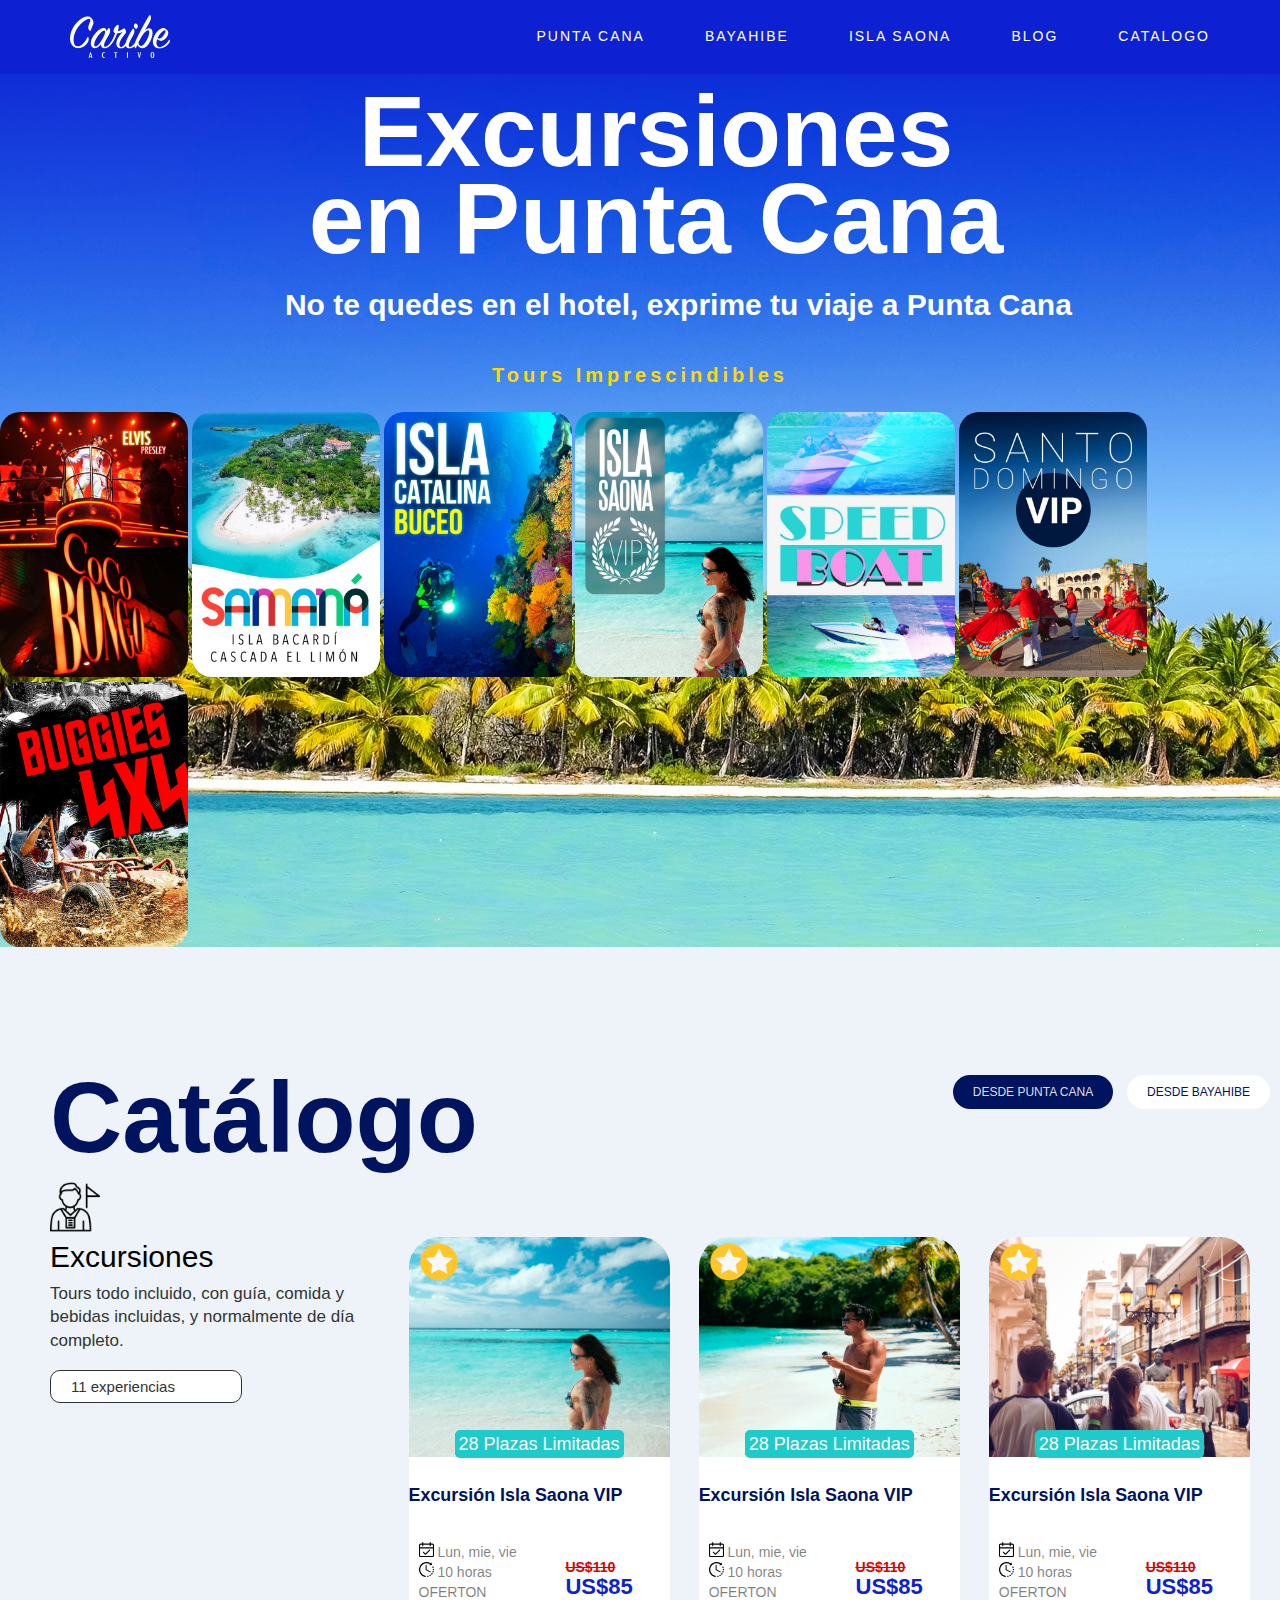
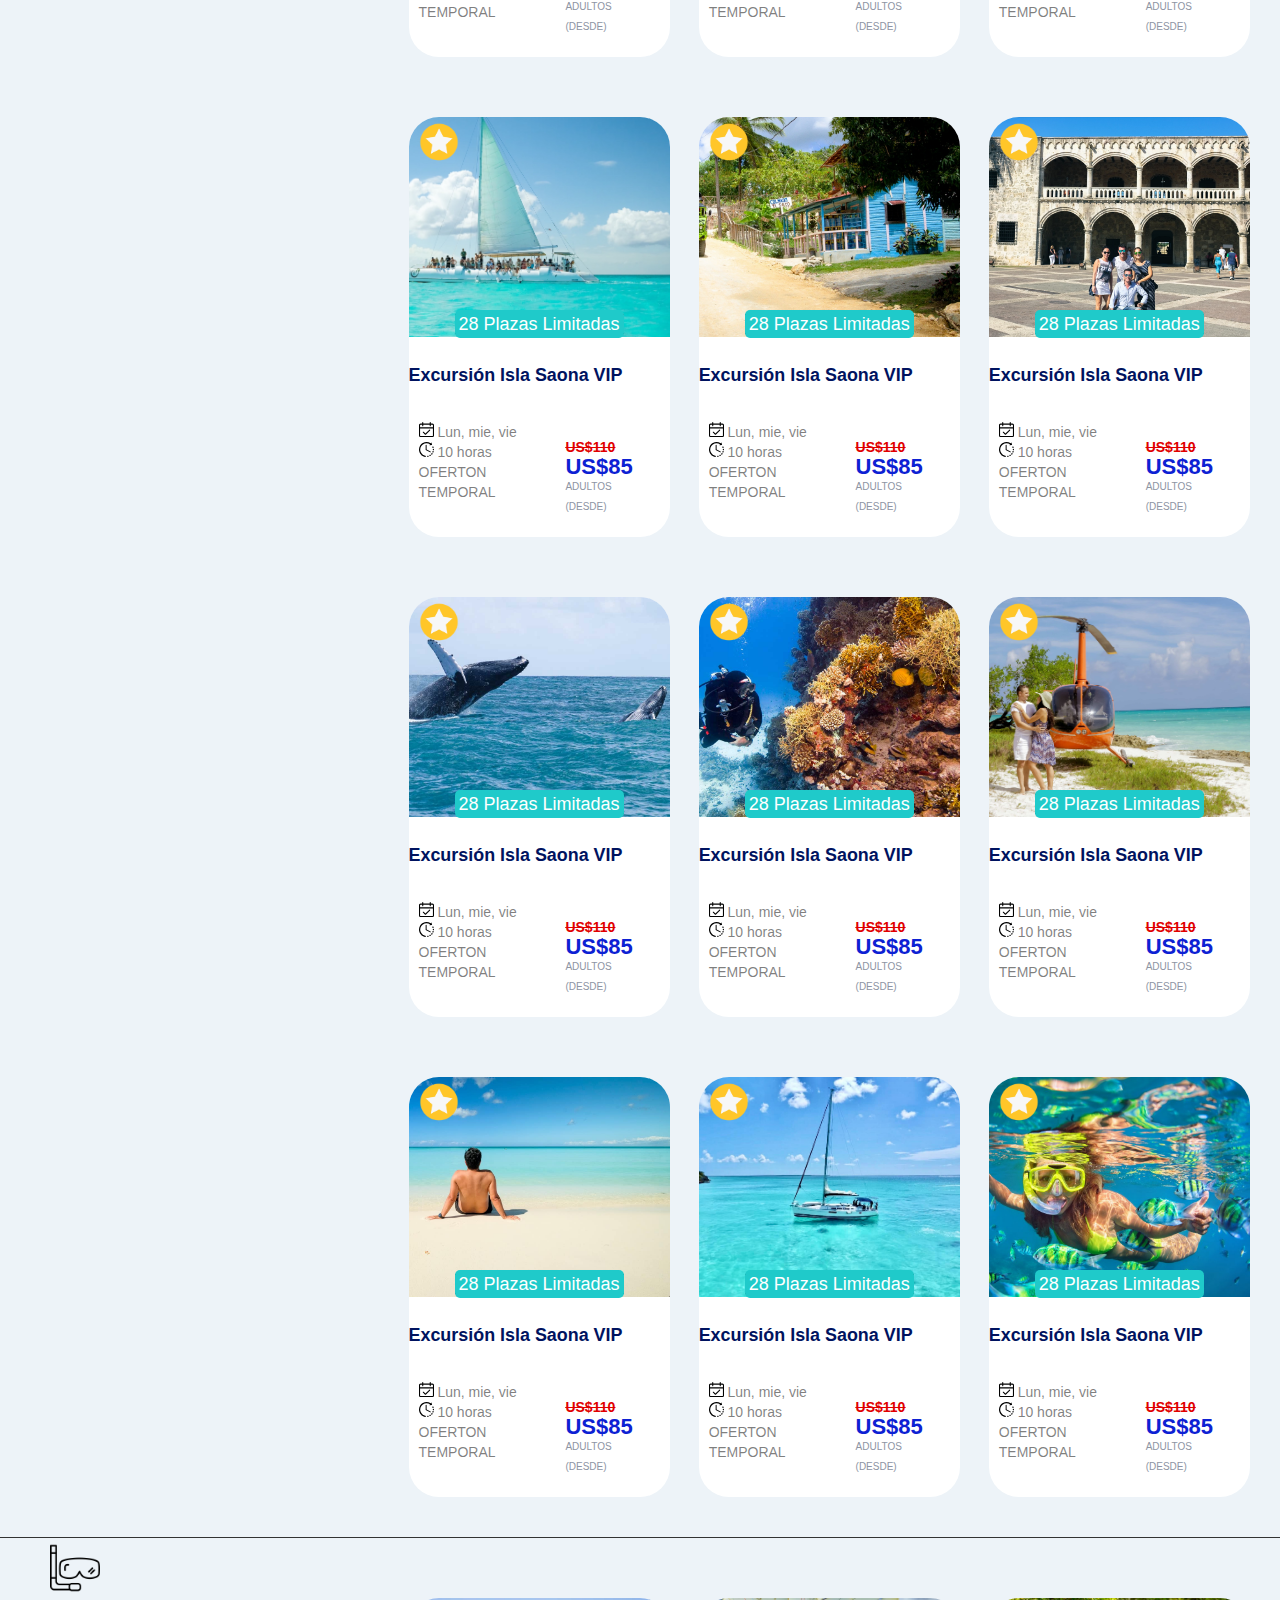
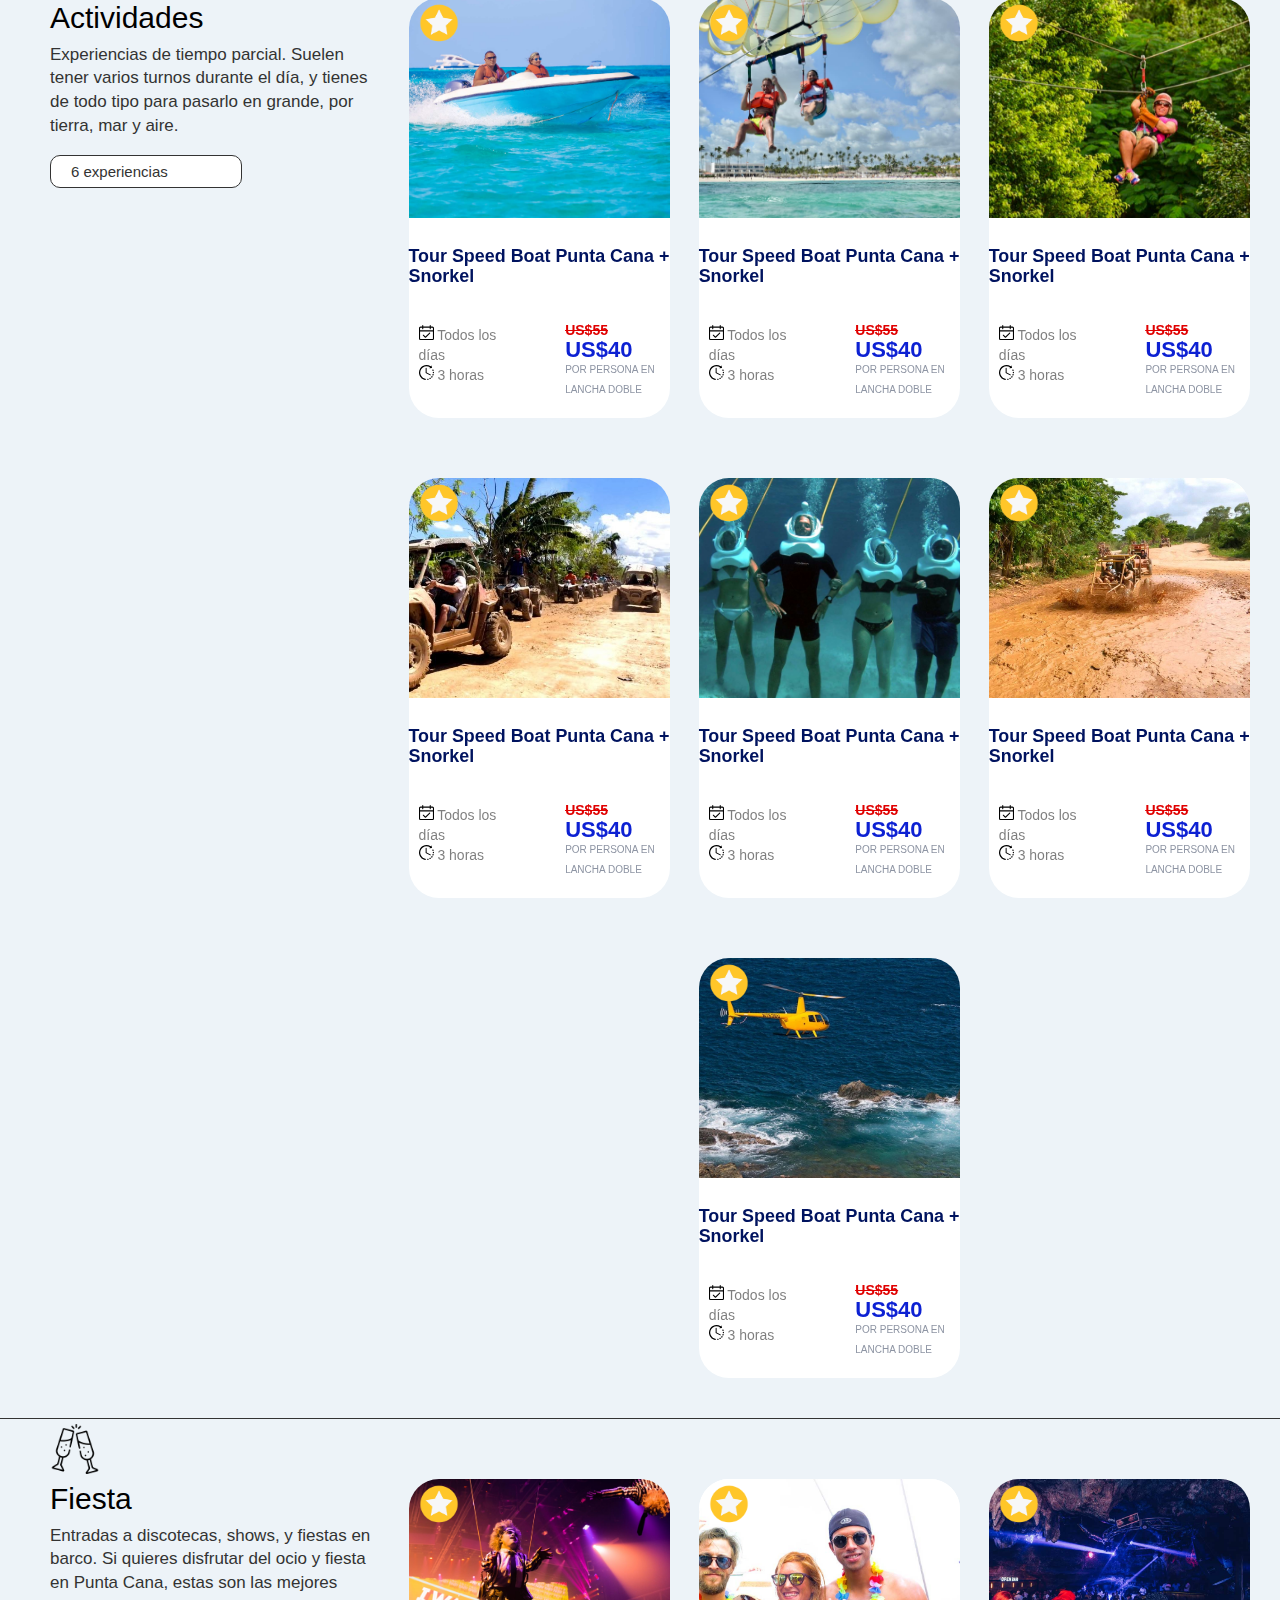
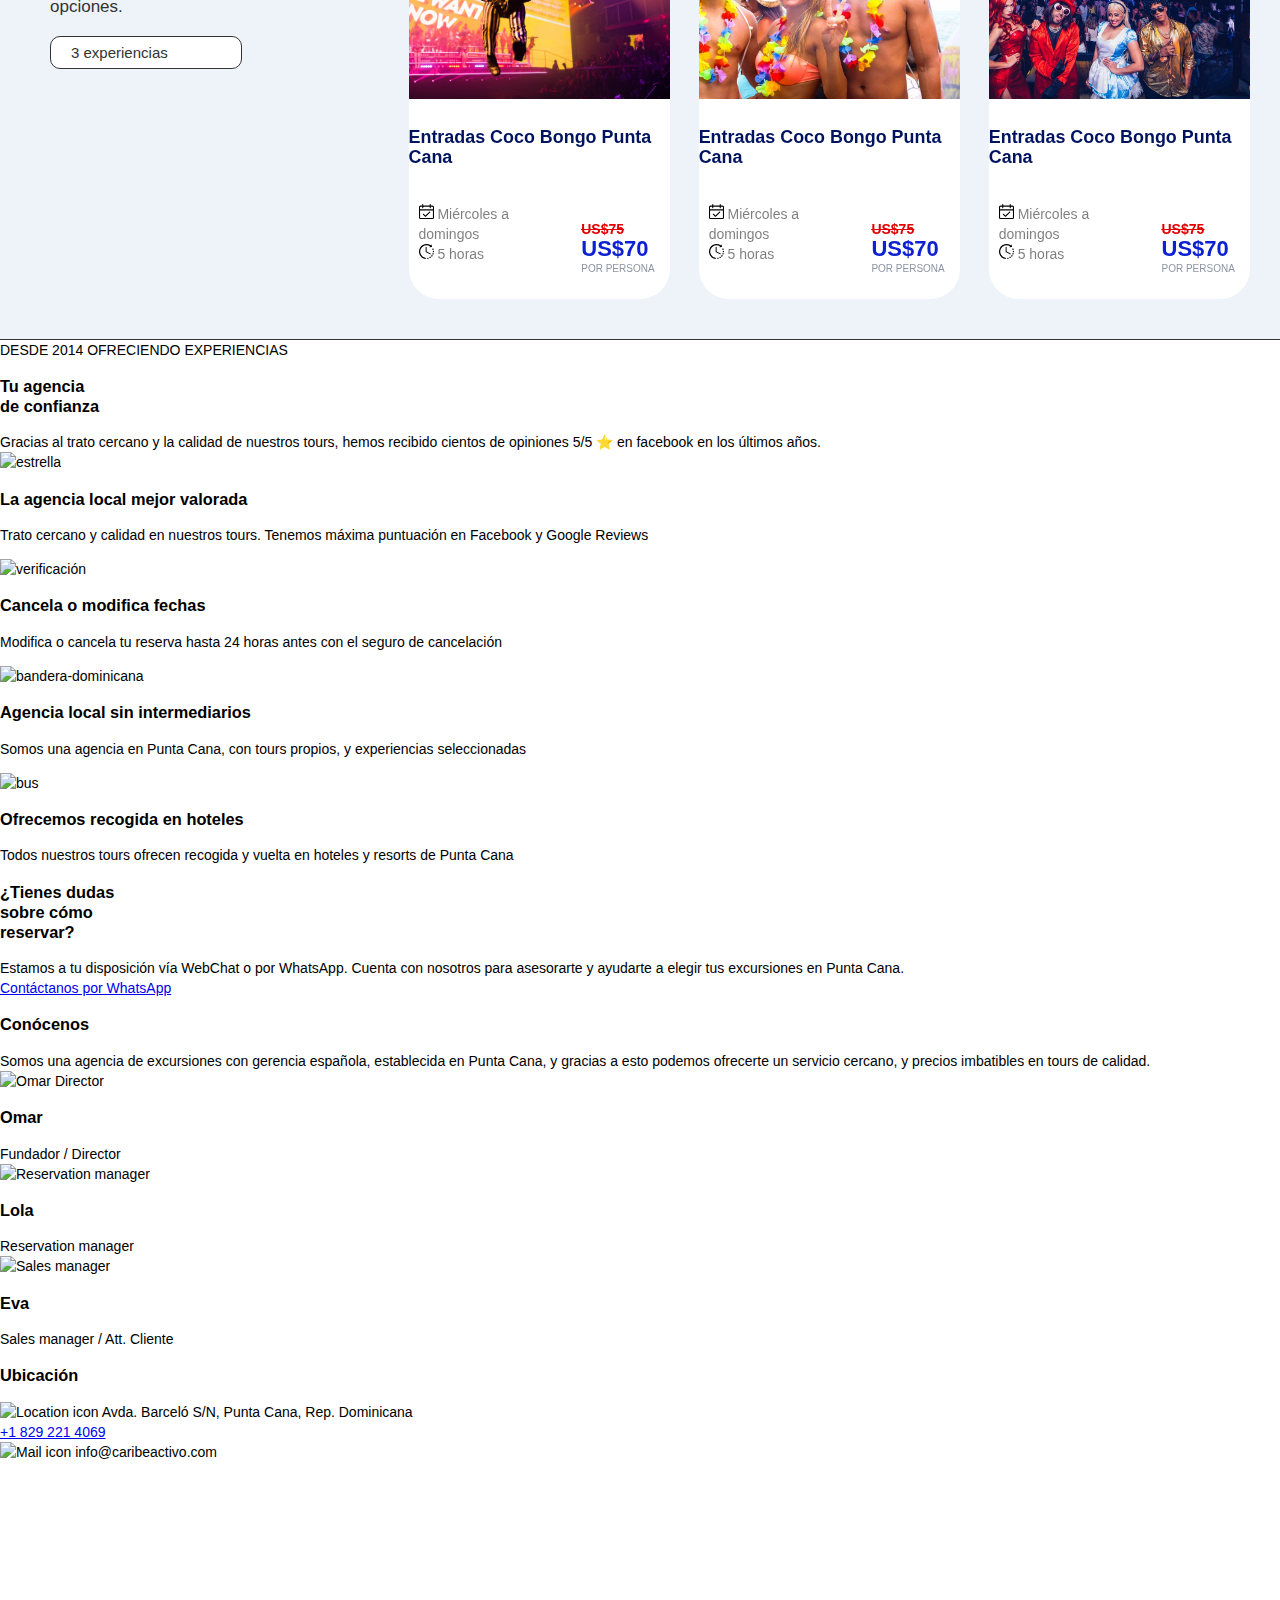
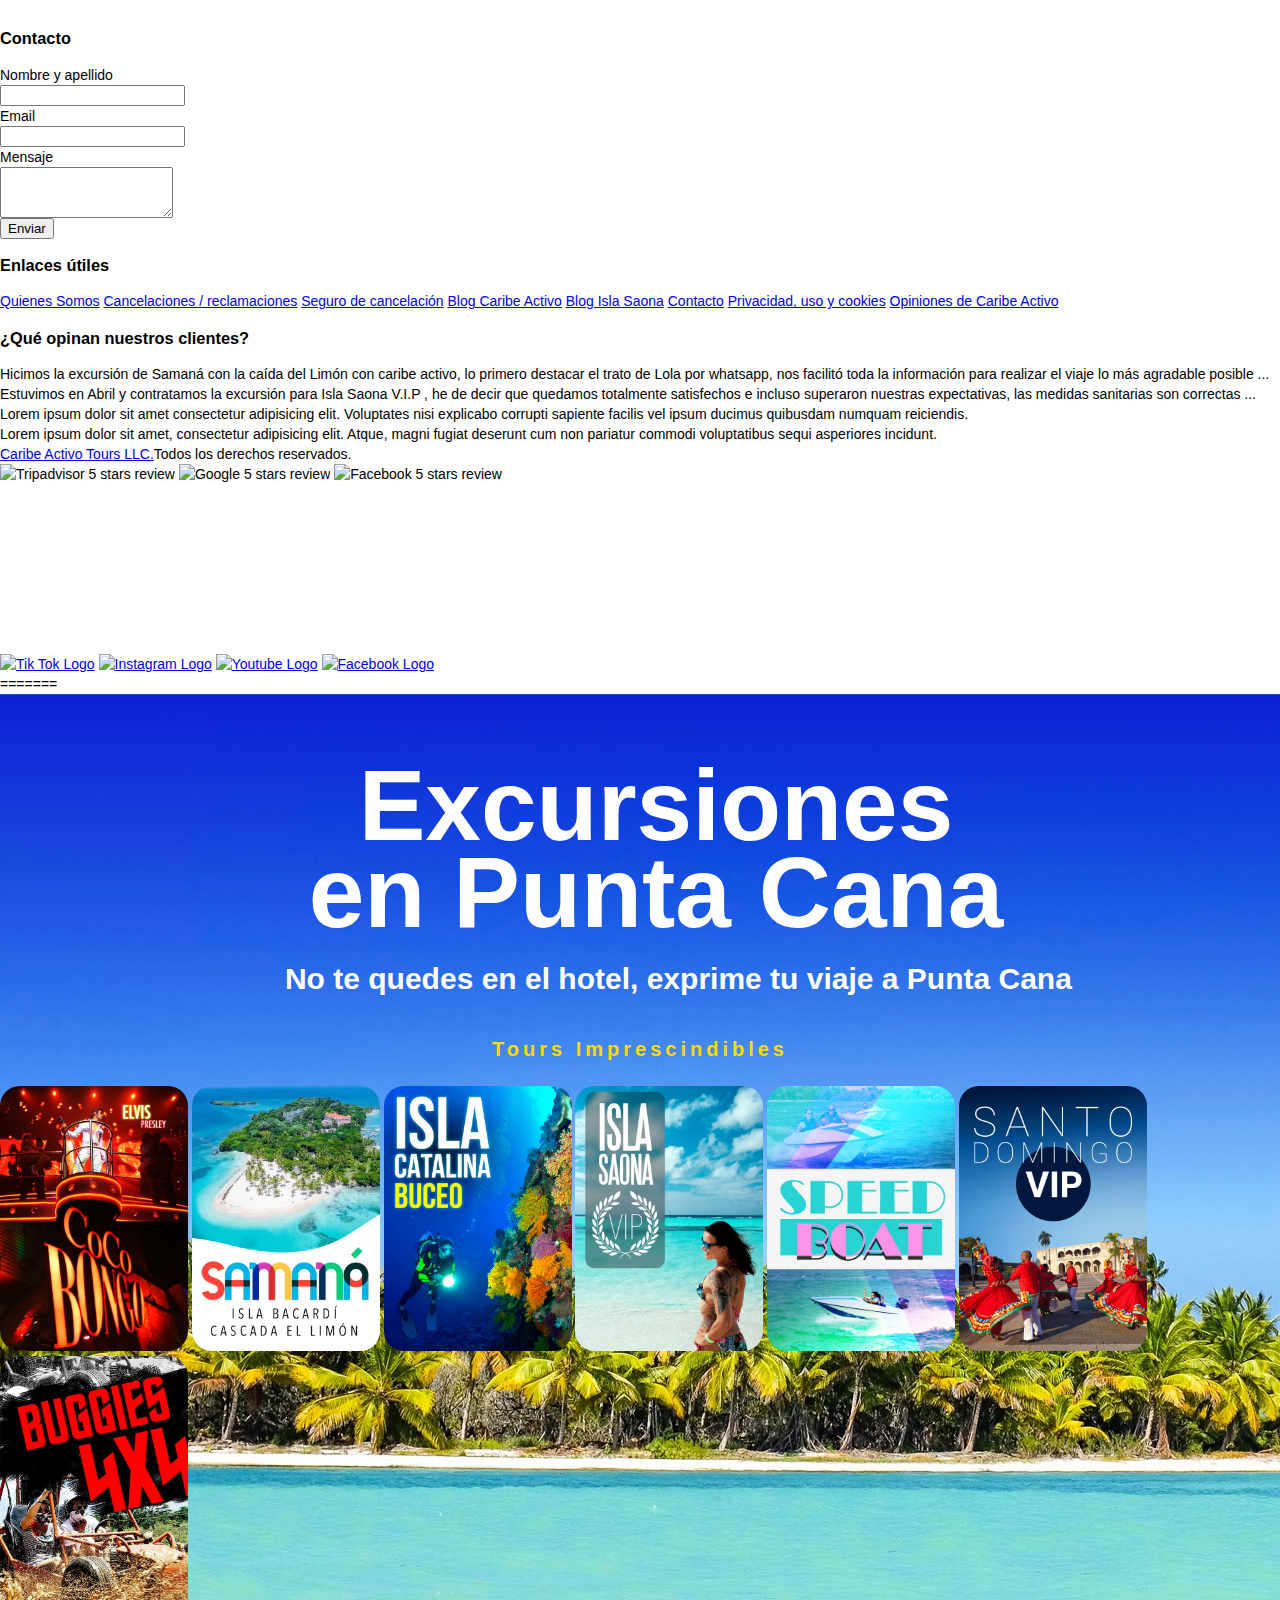
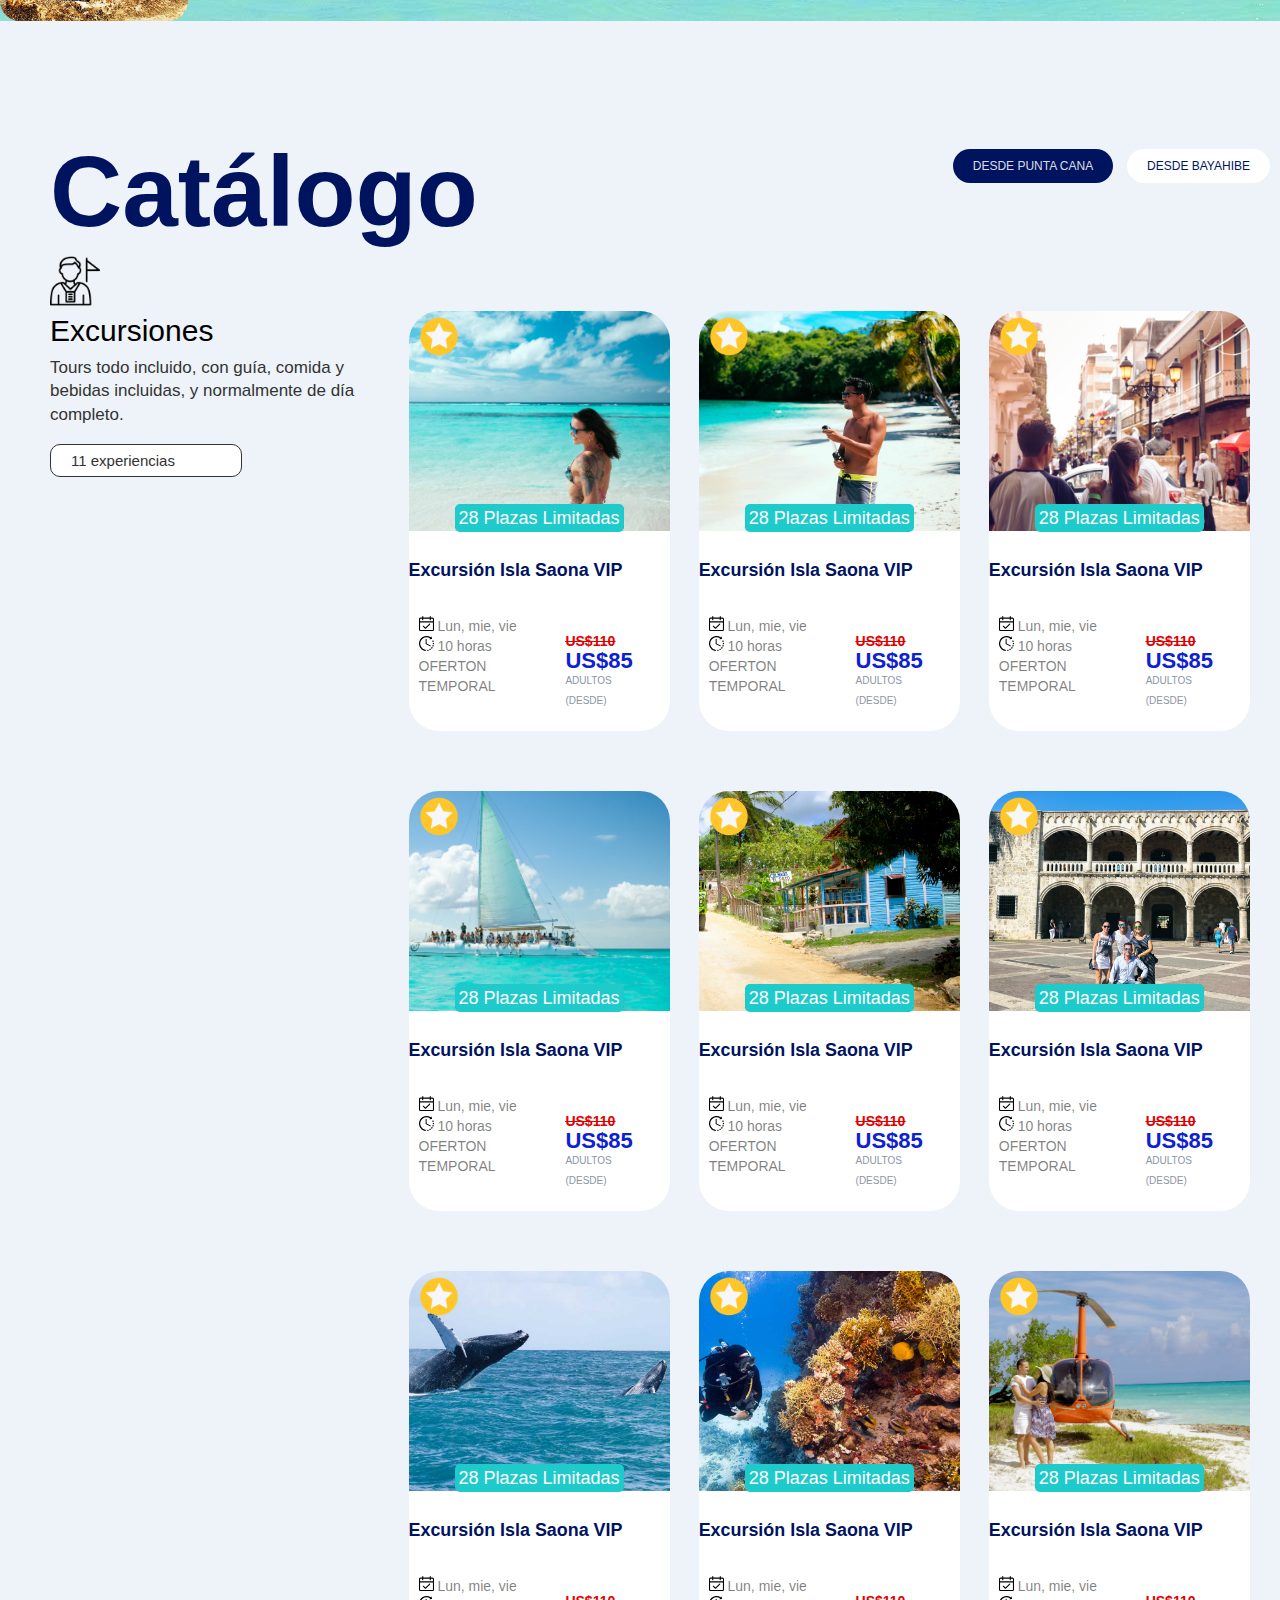
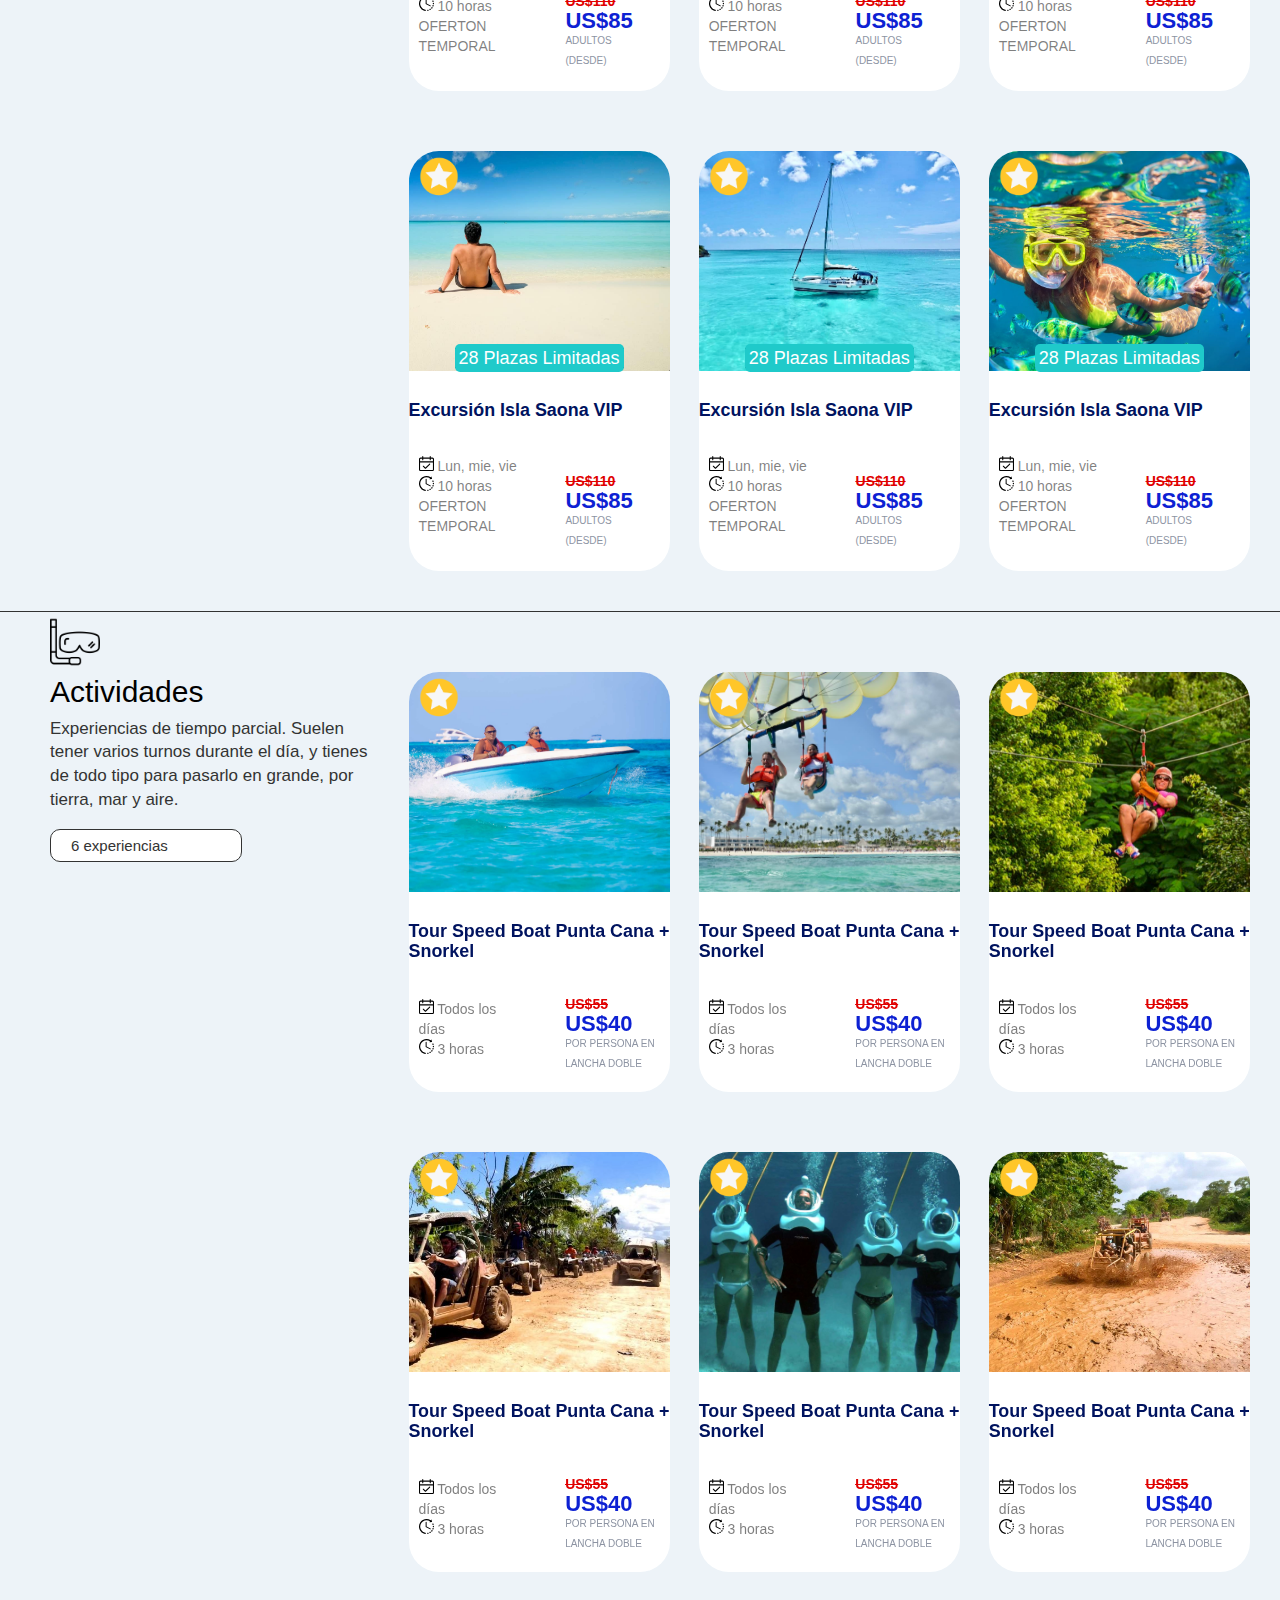
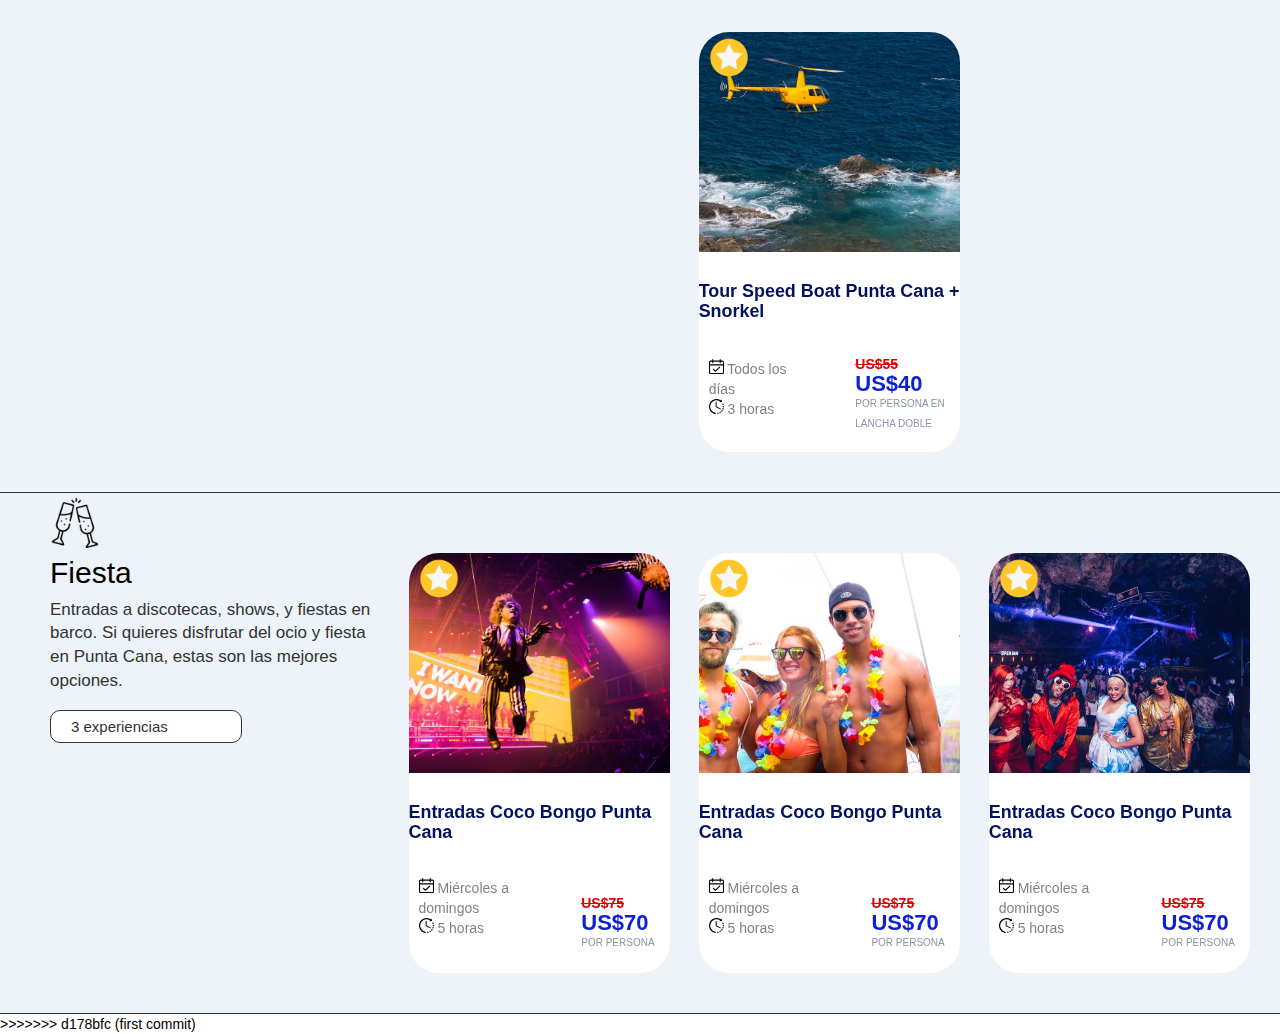
==== commit a4b2f5a3: "fixed all the E,A and F boxes" ====
--- a/index.html
+++ b/index.html
@@ -1,3 +1,4 @@
+<<<<<<< HEAD
 <!DOCTYPE html>
 <html lang="en">
 <head>
@@ -372,130 +373,77 @@
                                 <div class="A-Box1-img"> 
                                     <img src="images/Excursions/FavEstrella.png" alt="Favoritos" class="favoritos">
                                 </div>
-                                <div class="toursboxinfo2">
+                                <div class="toursboxinfo">
                                     <div class="tourstitle">
                                         <h4>Tour Speed Boat Punta Cana + Snorkel</h4>
                                     </div>
+                                <div class="toursinfo">
                                     <div class="toursboxleftinfo">
                                         <div class="schedule"> <img src="images/Excursions/schedule.svg" alt="calendario" class="schedule2"> Todos los días</div>
                                         <div class="hours"><img src="images/Excursions/clock.svg" alt="boxreloj" class="clock"> 3 horas</div>
                                     </div>
-
+            
                                     <div class="toursboxrightinfo">
                                         <div class="oldvalue"><del> US$55</del></div>
                                         <div class="actualvalue">US$40</div>
                                         <div class="note">POR PERSONA EN <br> LANCHA DOBLE</div>
                                     </div>
                                 </div>
+                            </div>
                     </div>
                     <div class="A-Boxes-Container">
                             <div class="A-Box2-img"> 
                                 <img src="images/Excursions/FavEstrella.png" alt="Favoritos" class="favoritos">
                             </div>
-                            <div class="toursboxinfo2">
+                            <div class="toursboxinfo">
                                 <div class="tourstitle">
                                     <h4>Tour Speed Boat Punta Cana + Snorkel</h4>
                                 </div>
+                            <div class="toursinfo">
                                 <div class="toursboxleftinfo">
                                     <div class="schedule"> <img src="images/Excursions/schedule.svg" alt="calendario" class="schedule2"> Todos los días</div>
                                     <div class="hours"><img src="images/Excursions/clock.svg" alt="boxreloj" class="clock"> 3 horas</div>
                                 </div>
-
+        
                                 <div class="toursboxrightinfo">
                                     <div class="oldvalue"><del> US$55</del></div>
                                     <div class="actualvalue">US$40</div>
                                     <div class="note">POR PERSONA EN <br> LANCHA DOBLE</div>
                                 </div>
                             </div>
+                        </div>
                     </div>
                     <div class="A-Boxes-Container">
                             <div class="A-Box3-img"> 
                                 <img src="images/Excursions/FavEstrella.png" alt="Favoritos" class="favoritos">
                             </div>
-                            <div class="toursboxinfo2">
+                            <div class="toursboxinfo">
                                 <div class="tourstitle">
                                     <h4>Tour Speed Boat Punta Cana + Snorkel</h4>
                                 </div>
+                            <div class="toursinfo">
                                 <div class="toursboxleftinfo">
                                     <div class="schedule"> <img src="images/Excursions/schedule.svg" alt="calendario" class="schedule2"> Todos los días</div>
                                     <div class="hours"><img src="images/Excursions/clock.svg" alt="boxreloj" class="clock"> 3 horas</div>
                                 </div>
-
+        
                                 <div class="toursboxrightinfo">
                                     <div class="oldvalue"><del> US$55</del></div>
                                     <div class="actualvalue">US$40</div>
                                     <div class="note">POR PERSONA EN <br> LANCHA DOBLE</div>
                                 </div>
                             </div>
+                        </div>
                     </div>
                     <div class="A-Boxes-Container">
                         <div class="A-Box4-img"> 
                             <img src="images/Excursions/FavEstrella.png" alt="Favoritos" class="favoritos">
                         </div>
-                        <div class="toursboxinfo2">
+                        <div class="toursboxinfo">
                             <div class="tourstitle">
                                 <h4>Tour Speed Boat Punta Cana + Snorkel</h4>
                             </div>
-                            <div class="toursboxleftinfo">
-                                <div class="schedule"> <img src="images/Excursions/schedule.svg" alt="calendario" class="schedule2"> Todos los días</div>
-                                <div class="hours"><img src="images/Excursions/clock.svg" alt="boxreloj" class="clock"> 3 horas</div>
-                            </div>
-
-                            <div class="toursboxrightinfo">
-                                <div class="oldvalue"><del> US$55</del></div>
-                                <div class="actualvalue">US$40</div>
-                                <div class="note">POR PERSONA EN <br> LANCHA DOBLE</div>
-                            </div>
-                        </div>
-                    </div>
-                    <div class="A-Boxes-Container">
-                        <div class="A-Box5-img"> 
-                            <img src="images/Excursions/FavEstrella.png" alt="Favoritos" class="favoritos">
-                        </div>
-                        <div class="toursboxinfo2">
-                            <div class="tourstitle">
-                                <h4>Tour Speed Boat Punta Cana + Snorkel</h4>
-                            </div>
-                            <div class="toursboxleftinfo">
-                                <div class="schedule"> <img src="images/Excursions/schedule.svg" alt="calendario" class="schedule2"> Todos los días</div>
-                                <div class="hours"><img src="images/Excursions/clock.svg" alt="boxreloj" class="clock"> 3 horas</div>
-                            </div>
-
-                            <div class="toursboxrightinfo">
-                                <div class="oldvalue"><del> US$55</del></div>
-                                <div class="actualvalue">US$40</div>
-                                <div class="note">POR PERSONA EN <br> LANCHA DOBLE</div>
-                            </div>
-                        </div>
-                    </div>
-                    <div class="A-Boxes-Container">
-                    <div class="A-Box6-img"> 
-                        <img src="images/Excursions/FavEstrella.png" alt="Favoritos" class="favoritos">
-                    </div>
-                    <div class="toursboxinfo2">
-                        <div class="tourstitle">
-                            <h4>Tour Speed Boat Punta Cana + Snorkel</h4>
-                        </div>
-                        <div class="toursboxleftinfo">
-                            <div class="schedule"> <img src="images/Excursions/schedule.svg" alt="calendario" class="schedule2"> Todos los días</div>
-                            <div class="hours"><img src="images/Excursions/clock.svg" alt="boxreloj" class="clock"> 3 horas</div>
-                        </div>
-
-                        <div class="toursboxrightinfo">
-                            <div class="oldvalue"><del> US$55</del></div>
-                            <div class="actualvalue">US$40</div>
-                            <div class="note">POR PERSONA EN <br> LANCHA DOBLE</div>
-                        </div>
-                    </div>
-                    </div>
-                    <div class="A-Boxes-Container">
-                        <div class="A-Box7-img"> 
-                            <img src="images/Excursions/FavEstrella.png" alt="Favoritos" class="favoritos">
-                        </div>
-                        <div class="toursboxinfo2">
-                            <div class="tourstitle">
-                                <h4>Tour Speed Boat Punta Cana + Snorkel</h4>
-                            </div>
+                        <div class="toursinfo">
                             <div class="toursboxleftinfo">
                                 <div class="schedule"> <img src="images/Excursions/schedule.svg" alt="calendario" class="schedule2"> Todos los días</div>
                                 <div class="hours"><img src="images/Excursions/clock.svg" alt="boxreloj" class="clock"> 3 horas</div>
@@ -505,6 +453,73 @@
                                 <div class="oldvalue"><del> US$55</del></div>
                                 <div class="actualvalue">US$40</div>
                                 <div class="note">POR PERSONA EN <br> LANCHA DOBLE</div>
+                            </div>
+                        </div>
+                    </div>
+                    </div>
+                    <div class="A-Boxes-Container">
+                        <div class="A-Box5-img"> 
+                            <img src="images/Excursions/FavEstrella.png" alt="Favoritos" class="favoritos">
+                        </div>
+                        <div class="toursboxinfo">
+                            <div class="tourstitle">
+                                <h4>Tour Speed Boat Punta Cana + Snorkel</h4>
+                            </div>
+                        <div class="toursinfo">
+                            <div class="toursboxleftinfo">
+                                <div class="schedule"> <img src="images/Excursions/schedule.svg" alt="calendario" class="schedule2"> Todos los días</div>
+                                <div class="hours"><img src="images/Excursions/clock.svg" alt="boxreloj" class="clock"> 3 horas</div>
+                            </div>
+    
+                            <div class="toursboxrightinfo">
+                                <div class="oldvalue"><del> US$55</del></div>
+                                <div class="actualvalue">US$40</div>
+                                <div class="note">POR PERSONA EN <br> LANCHA DOBLE</div>
+                            </div>
+                        </div>
+                    </div>
+                    </div>
+                    <div class="A-Boxes-Container">
+                        <div class="A-Box6-img"> 
+                            <img src="images/Excursions/FavEstrella.png" alt="Favoritos" class="favoritos">
+                        </div>
+                        <div class="toursboxinfo">
+                            <div class="tourstitle">
+                                <h4>Tour Speed Boat Punta Cana + Snorkel</h4>
+                            </div>
+                            <div class="toursinfo">
+                                <div class="toursboxleftinfo">
+                                    <div class="schedule"> <img src="images/Excursions/schedule.svg" alt="calendario" class="schedule2"> Todos los días</div>
+                                    <div class="hours"><img src="images/Excursions/clock.svg" alt="boxreloj" class="clock"> 3 horas
+                                    </div>
+                             </div>
+                            <div class="toursboxrightinfo">
+                                <div class="oldvalue"><del> US$55</del></div>
+                                <div class="actualvalue">US$40</div>
+                                <div class="note">POR PERSONA EN <br> LANCHA DOBLE</div>
+                            </div>
+                     </div>
+                </div>
+                    </div>
+                    <div class="A-Boxes-Container">
+                        <div class="A-Box7-img"> 
+                            <img src="images/Excursions/FavEstrella.png" alt="Favoritos" class="favoritos">
+                        </div>
+                        <div class="toursboxinfo">
+                                <div class="tourstitle">
+                                    <h4>Tour Speed Boat Punta Cana + Snorkel</h4>
+                                </div>
+                            <div class="toursinfo">
+                                <div class="toursboxleftinfo">
+                                    <div class="schedule"> <img src="images/Excursions/schedule.svg" alt="calendario" class="schedule2"> Todos los días</div>
+                                    <div class="hours"><img src="images/Excursions/clock.svg" alt="boxreloj" class="clock"> 3 horas</div>
+                                </div>
+        
+                                <div class="toursboxrightinfo">
+                                    <div class="oldvalue"><del> US$55</del></div>
+                                    <div class="actualvalue">US$40</div>
+                                    <div class="note">POR PERSONA EN <br> LANCHA DOBLE</div>
+                                </div>
                             </div>
                         </div>
                     </div>
@@ -524,12 +539,12 @@
                                     <div class="F-Box1-img"> 
                                         <img src="images/Excursions/FavEstrella.png" alt="Favoritos" class="favoritos">
                                     </div>
-
+                                <div class="toursboxinfo">
                                     <div class="tourstitle">
                                             <h4>Entradas Coco Bongo Punta Cana</h4>
                                     </div>
 
-                                    <div class="toursboxinfo">
+                                    <div class="toursinfo">
 
                                         <div class="toursboxleftinfo">
                                             <div class="schedulle"> <img src="images/Excursions/schedule.svg" alt="schedule" class="schedule2"> Miércoles a domingos</div>
@@ -542,27 +557,29 @@
                                             <div class="note">POR PERSONA</div>
                                         </div>
                                     </div>
+                                </div>
                         </div>                   
                         <div class="F-Boxes-Container">
                                 <div class="F-Box2-img"> 
                                     <img src="images/Excursions/FavEstrella.png" alt="Favoritos" class="favoritos">
                                 </div>
-
-                                <div class="tourstitle">
-                                        <h4>Entradas Coco Bongo Punta Cana</h4>
-                                </div>
-
                                 <div class="toursboxinfo">
-
-                                    <div class="toursboxleftinfo">
-                                        <div class="schedule"> <img src="images/Excursions/schedule.svg" alt="schedule" class="schedule2"> Miércoles a domingos</div>
-                                        <div class="hours"><img src="images/Excursions/clock.svg" alt="reloj" class="clock"> 5 horas</div>
+                                    <div class="tourstitle">
+                                            <h4>Entradas Coco Bongo Punta Cana</h4>
                                     </div>
 
-                                    <div class="toursboxrightinfo">
-                                        <div class="oldvalue"><del> US$75</del></div>
-                                        <div class="actualvalue">US$70</div>
-                                        <div class="note">POR PERSONA</div>
+                                    <div class="toursinfo">
+
+                                        <div class="toursboxleftinfo">
+                                            <div class="schedulle"> <img src="images/Excursions/schedule.svg" alt="schedule" class="schedule2"> Miércoles a domingos</div>
+                                            <div class="hours"><img src="images/Excursions/clock.svg" alt="reloj" class="clock"> 5 horas</div>
+                                        </div>
+
+                                        <div class="toursboxrightinfo">
+                                            <div class="oldvalue"><del> US$75</del></div>
+                                            <div class="actualvalue">US$70</div>
+                                            <div class="note">POR PERSONA</div>
+                                        </div>
                                     </div>
                                 </div>
                         </div>
@@ -570,29 +587,782 @@
                                 <div class="F-Box3-img"> 
                                     <img src="images/Excursions/FavEstrella.png" alt="Favoritos" class="favoritos">
                                 </div>
-
-                                <div class="tourstitle">
-                                        <h4>Entradas Coco Bongo Punta Cana</h4>
-                                </div>
-
                                 <div class="toursboxinfo">
-
-                                    <div class="toursboxleftinfo">
-                                        <div class="schedule"> <img src="images/Excursions/schedule.svg" alt="schedule" class="schedule2"> Miércoles a domingos</div>
-                                        <div class="hours"><img src="images/Excursions/clock.svg" alt="reloj" class="clock"> 5 horas</div>
+                                    <div class="tourstitle">
+                                            <h4>Entradas Coco Bongo Punta Cana</h4>
                                     </div>
 
-                                    <div class="toursboxrightinfo">
-                                        <div class="oldvalue"><del> US$75</del></div>
-                                        <div class="actualvalue">US$70</div>
-                                        <div class="note">POR PERSONA</div>
+                                    <div class="toursinfo">
+
+                                        <div class="toursboxleftinfo">
+                                            <div class="schedulle"> <img src="images/Excursions/schedule.svg" alt="schedule" class="schedule2"> Miércoles a domingos</div>
+                                            <div class="hours"><img src="images/Excursions/clock.svg" alt="reloj" class="clock"> 5 horas</div>
+                                        </div>
+
+                                        <div class="toursboxrightinfo">
+                                            <div class="oldvalue"><del> US$75</del></div>
+                                            <div class="actualvalue">US$70</div>
+                                            <div class="note">POR PERSONA</div>
+                                        </div>
                                     </div>
-                                </div>
-                        </div>
-                    </div>
-                </div>
+                        </div>
+                    </div>
             </section>
         </section>
     </div>
+    <div class="Adittional-info">
+        <div class="A-I-container">
+            <div class="caracteristics">
+                <div class="exp">DESDE 2014 OFRECIENDO EXPERIENCIAS</div>
+                <div class="agency"><h3>Tu agencia <br> de confianza</h3></div>
+                <div class="opinions">Gracias al trato cercano y la calidad de nuestros tours, hemos recibido cientos de opiniones 5/5 ⭐️ en facebook en los últimos años.</div>
+            </div>
+            <div class="what-we-offer">
+                <div class="W-W-O-Box">
+                    <img src="images/star.svg" alt="estrella">
+                    <h3>La agencia local mejor valorada</h3>
+                    <div><p>Trato cercano y calidad en nuestros tours. Tenemos máxima puntuación en Facebook y Google Reviews</p>
+                    </div>
+                </div>
+                <div class="W-W-O-Box">
+                    <img src="images/verification.svg" alt="verificación">
+                    <h3>Cancela o modifica fechas</h3>
+                    <div><p>Modifica o cancela tu reserva hasta 24 horas antes con el seguro de cancelación
+                    </p></div>
+                </div>
+                <div class="W-W-O-Box">
+                    <img src="images/flag.png" alt="bandera-dominicana">
+                    <h3>Agencia local sin intermediarios</h3>
+                    <div><p>Somos una agencia en Punta Cana, con tours propios, y experiencias seleccionadas
+                    </p></div>
+                </div>
+                <div class="W-W-O-Box">
+                    <img src="images/bus.svg" alt="bus">
+                    <h3>Ofrecemos recogida en hoteles</h3>
+                    <div><p>Todos nuestros tours ofrecen recogida y vuelta en hoteles y resorts de Punta Cana
+                    </p></div>
+                </div>
+            </div>
+        </div>
+    </div>
+    <div class="questions">
+        <div class="questions-container">
+            <h3>¿Tienes dudas <br> sobre cómo <br> reservar?</h3>
+                    <div class="description-contact">Estamos a tu disposición vía WebChat o por WhatsApp. Cuenta con nosotros para asesorarte y ayudarte a elegir tus excursiones en Punta Cana.     </div>    
+                    <a href="#" class="whatsapp-link">Contáctanos por WhatsApp</a>
+        </div>
+    </div>
+    <div class="know-about-us">
+        <div class="K-A-U-Container">
+            <div class="conocenos">
+                <h3 class="conocenostittle">Conócenos</h3>
+                <div class="comentario-conocenos">Somos una agencia de excursiones con gerencia española, establecida en Punta Cana, y gracias a esto podemos ofrecerte un servicio cercano, y precios imbatibles en tours de calidad.</div>
+                <div class="administracion">
+                    <div>
+                        <img src="images/conocenos/omar.jpg" alt="Omar Director">
+                        <h3>Omar</h3>
+                        <div class="position">Fundador / Director</div>
+                    </div>
+                    <div>
+                        <img src="images/conocenos/lola.jpeg" alt="Reservation manager">
+                        <h3>Lola</h3>
+                        <div class="position">Reservation manager</div>
+                    </div>
+                    <div>
+                        <img src="images/conocenos/eva.jpg" alt="Sales manager">
+                        <h3>Eva</h3>
+                        <div class="position">Sales manager / Att. Cliente</div>
+                    </div>
+                </div>
+            </div>
+        </div>
+    </div>
+    <div class="contact">
+        <div class="ubicacion-contacto-enlaces-box">
+
+            <div class="ubicacion">
+                <h3>Ubicación</h3>
+                <div><img src="images/contact/location-icon.svg" alt="Location icon"> Avda. Barceló S/N, Punta Cana, Rep. Dominicana</div>
+                <div><img src="images/contact/wsp.png" alt=""><a href="Whatsapp Icon">+1 829 221 4069</a></div>
+                <div><img src="images/contact/mail_icon.png" alt="Mail icon"> info@caribeactivo.com</div>
+                <div class="map">
+                    <iframe src="https://www.google.com/maps/embed?pb=!1m18!1m12!1m3!1d241981.2674429108!2d-68.5455619065662!3d18.620990080439633!2m3!1f0!2f0!3f0!3m2!1i1024!2i768!4f13.1!3m3!1m2!1s0x8ea891645dcbfe77%3A0x61881cfaed12f6f3!2sPunta%20Cana!5e0!3m2!1ses!2sdo!4v1650551094861!5m2!1ses!2sdo" max-width="400" max-height="200" style="border:0;" allowfullscreen="" loading="lazy" referrerpolicy="no-referrer-when-downgrade">
+                    </iframe>
+                </div>
+            </div>
+
+            <div class="contacto">
+                <h3>Contacto</h3>
+                <div><label>Nombre y apellido</label></div>
+                <input type="text" name="" id="" class="input">
+                <div><label>Email</label></div>
+                <input type="text" name="" id="" class="input">
+                <div><label>Mensaje</label></div>
+                <textarea name="" id="textarea" cols="19" rows="3" class="input"></textarea>  <br>
+                <input type="button" value="Enviar" class="sendbutton">
+            </div>
+
+            <div class="enlaces">
+                <h3>Enlaces útiles</h3>
+                <a href="#">Quienes Somos</a>
+                <a href="#">Cancelaciones / reclamaciones</a>
+                <a href="#">Seguro de cancelación</a>
+                <a href="#">Blog Caribe Activo</a>
+                <a href="#">Blog Isla Saona</a>
+                <a href="#">Contacto</a>
+                <a href="#">Privacidad, uso y cookies</a>
+                <a href="#">Opiniones de Caribe Activo</a>
+            </div>
+
+        </div>
+
+        <div class="opinionesclientes">
+            <h3>¿Qué opinan nuestros clientes?</h3>
+            <div class="opiniones">
+                <div class="opinion">Hicimos la excursión de Samaná con la caída del Limón con caribe activo, lo primero destacar el trato de Lola por whatsapp, nos facilitó toda la información para realizar el viaje lo más agradable posible ...
+                </div>
+                <div class="opinion">Estuvimos en Abril y contratamos la excursión para Isla Saona V.I.P , he de decir que quedamos totalmente satisfechos e incluso superaron nuestras expectativas, las medidas sanitarias son correctas ...
+                </div>
+                <div class="opinion">Lorem ipsum dolor sit amet consectetur adipisicing elit. Voluptates nisi explicabo corrupti sapiente facilis vel ipsum ducimus quibusdam numquam reiciendis.</div>
+                <div class="opinion">Lorem ipsum dolor sit amet, consectetur adipisicing elit. Atque, magni fugiat deserunt cum non pariatur commodi voluptatibus sequi asperiores incidunt.</div>
+            </div>
+        </div>
+
+        <div class="copyright-and-stars-container">
+            <div class="copyright"><a href="#">Caribe Activo Tours LLC.</a>Todos los derechos reservados.</div>
+            <div class="stars">
+                <img src="images/contact/tripadvisor.png" alt="Tripadvisor 5 stars review">
+                <img src="images/contact/google.png" alt="Google 5 stars review">
+                <img src="images/contact/facebook.png" alt="Facebook 5 stars review">
+            </div>
+        </div>
+
+        <footer>
+            <div class="logocaribeactivo">
+                <img src="images/Logo-caribe.png" alt="Caribe Activo Logo">
+            </div>
+
+            <div class="socialnetworks">
+                <a href="#" target="_blank"><img src="images/contact/tiktoklogo.svg" alt="Tik Tok Logo"></a>
+                <a href="#" target="_blank"><img src="images/contact/instagram.svg" alt="Instagram Logo"></a>
+                <a href="#" target="_blank"><img src="images/contact/youtubelogo.svg" alt="Youtube Logo"></a>
+                <a href="#" target="_blank"><img src="images/contact/facebook.svg" alt="Facebook Logo"></a>
+            </div>
+        </footer>
+    </div>
 </body>
+=======
+<!DOCTYPE html>
+<html lang="en">
+<head>
+    <meta charset="UTF-8">
+    <meta http-equiv="X-UA-Compatible" content="IE=edge">
+    <meta name="viewport" content="width=device-width, initial-scale=1.0">
+    <link rel="stylesheet" href="css/style.css">
+    <title>Caribe activo</title>
+</head>
+<body>
+     <header class="nav-container">
+            <img src="images/Logo-caribe.png" alt="caribe-logo" class="caribe-logo">
+            <nav>
+                <ul class="nav-list">
+                    <li><a href="https://www.excursionesenpuntacana.com/localizacion/punta-cana">PUNTA CANA</a></li>
+                    <li><a href="https://www.excursionesenpuntacana.com/localizacion/bayahibe">BAYAHIBE</a></li>
+                    <li><a href="https://www.excursionesenpuntacana.com/localizacion/isla-saona">ISLA SAONA</a></li>
+                    <li>BLOG</li>
+                    <li>CATALOGO</li>
+                </ul>
+            </nav>
+     </header>
+    <div class="main-slice">
+        <section>
+            <div class="slice-container">
+                <div class="sliceh1"><h1>Excursiones</h1></div>
+                <div class="sliceh10"><h1>en Punta Cana</h1></div>
+                <div class="hotel"><h2>No te quedes en el hotel, exprime tu viaje a Punta Cana</h2></div>
+                <div class="tours"><h4>Tours Imprescindibles</h2></div>
+                <div class="slice">
+                    <img src="images/Elvis.jpg" alt="Elvis Presley">
+                    <img src="images/samana.jpg" alt="Samana Aventuras">
+                    <img src="images/catalina.jpg" alt="Isla Catalina">
+                    <img src="images/saona.jpg" alt="Isla Saona">
+                    <img src="images/SPEEDBOAT.jpg" alt="Speed Boat">
+                    <img src="images/SD.jpg" alt="Santo Domingo">
+                    <img src="images/BUGGIES.jpg" alt="Buggies 4x4">
+                </div>
+            </div>
+        </section>
+    </div>
+    <div class="excursions">
+        <section class="excursions-container">
+            <div class="header-containerV2">
+                <div class="catalogo"><h3>Catálogo</h3></div>
+                <div class="places"><a href="#" class="tab1">DESDE PUNTA CANA</a> <a href="#" class="tab2">DESDE BAYAHIBE</a></div>
+            </div>
+            <section class="excursionsidebar">
+                <div class="ExcursionSideBarContainer">
+                    <div class="sidebarcontent">
+                        <img src="images/user.png" alt="User logo">
+                        <h3>Excursiones</h3>
+                        <p>Tours todo incluido, con guía, comida y bebidas incluidas, y normalmente de día completo.</p>
+                        <div class="experiencias"><p>11 experiencias</p></div>
+                    </div>
+                </div>
+            
+                <div class="Excursion-Content">
+                    <div class="E-BoxesContainer">
+                        <div class="E-Box1-img"> 
+                            <img src="images/Excursions/FavEstrella.png" alt="Favoritos" class="favoritos">
+                            <div class="plazas"><a href="#">28 Plazas Limitadas</a></div>
+                        </div>
+
+                        <div class="toursboxinfo">
+                            <div class="tourstitle">
+                                <h4>Excursión Isla Saona VIP</h4>
+                            </div>                                        
+                            <div class="toursinfo">
+                                <div class="toursboxleftinfo">
+                                    <div class="schedule"> <img src="images/Excursions/schedule.svg" alt="calendario" class="schedule2"> Lun, mie, vie</div>
+                                    <div class="hours"><img src="images/Excursions/clock.svg" alt="reloj" class="clock"> 10 horas</div>
+                                    <div class="oferton"><span class="ofertonT">OFERTON TEMPORAL</span></div>
+                                </div>
+
+                                <div class="toursboxrightinfo">
+                                    <div class="oldvalue"><del> US$110</del></div>
+                                    <div class="actualvalue">US$85</div>
+                                    <div class="note">ADULTOS (DESDE)</div>
+                                </div>
+                            </div>
+                        </div>
+                    </div>
+                    <div class="E-BoxesContainer">
+                        <div class="E-Box2-img"> 
+                            <img src="images/Excursions/FavEstrella.png" alt="Favoritos" class="favoritos">
+                            <div class="plazas"><a href="#">28 Plazas Limitadas</a></div>
+                        </div>
+
+                        <div class="toursboxinfo">
+                            <div class="tourstitle">
+                                <h4>Excursión Isla Saona VIP</h4>
+                            </div>                                        
+                            <div class="toursinfo">
+                                <div class="toursboxleftinfo">
+                                    <div class="schedule"> <img src="images/Excursions/schedule.svg" alt="calendario" class="schedule2"> Lun, mie, vie</div>
+                                    <div class="hours"><img src="images/Excursions/clock.svg" alt="reloj" class="clock"> 10 horas</div>
+                                    <div class="oferton"><span class="ofertonT">OFERTON TEMPORAL</span></div>
+                                </div>
+
+                                <div class="toursboxrightinfo">
+                                    <div class="oldvalue"><del> US$110</del></div>
+                                    <div class="actualvalue">US$85</div>
+                                    <div class="note">ADULTOS (DESDE)</div>
+                                </div>
+                            </div>
+                        </div>
+                    </div>
+                    <div class="E-BoxesContainer">
+                        <div class="E-Box3-img"> 
+                            <img src="images/Excursions/FavEstrella.png" alt="Favoritos" class="favoritos">
+                            <div class="plazas"><a href="#">28 Plazas Limitadas</a></div>
+                        </div>
+
+                        <div class="toursboxinfo">
+                            <div class="tourstitle">
+                                <h4>Excursión Isla Saona VIP</h4>
+                            </div>                                        
+                            <div class="toursinfo">
+                                <div class="toursboxleftinfo">
+                                    <div class="schedule"> <img src="images/Excursions/schedule.svg" alt="calendario" class="schedule2"> Lun, mie, vie</div>
+                                    <div class="hours"><img src="images/Excursions/clock.svg" alt="reloj" class="clock"> 10 horas</div>
+                                    <div class="oferton"><span class="ofertonT">OFERTON TEMPORAL</span></div>
+                                </div>
+
+                                <div class="toursboxrightinfo">
+                                    <div class="oldvalue"><del> US$110</del></div>
+                                    <div class="actualvalue">US$85</div>
+                                    <div class="note">ADULTOS (DESDE)</div>
+                                </div>
+                            </div>
+                        </div>
+                    </div>
+                    <div class="E-BoxesContainer">
+                        <div class="E-Box4-img"> 
+                            <img src="images/Excursions/FavEstrella.png" alt="Favoritos" class="favoritos">
+                            <div class="plazas"><a href="#">28 Plazas Limitadas</a></div>
+                        </div>
+
+                        <div class="toursboxinfo">
+                            <div class="tourstitle">
+                                <h4>Excursión Isla Saona VIP</h4>
+                            </div>                                        
+                            <div class="toursinfo">
+                                <div class="toursboxleftinfo">
+                                    <div class="schedule"> <img src="images/Excursions/schedule.svg" alt="calendario" class="schedule2"> Lun, mie, vie</div>
+                                    <div class="hours"><img src="images/Excursions/clock.svg" alt="reloj" class="clock"> 10 horas</div>
+                                    <div class="oferton"><span class="ofertonT">OFERTON TEMPORAL</span></div>
+                                </div>
+
+                                <div class="toursboxrightinfo">
+                                    <div class="oldvalue"><del> US$110</del></div>
+                                    <div class="actualvalue">US$85</div>
+                                    <div class="note">ADULTOS (DESDE)</div>
+                                </div>
+                            </div>
+                        </div>
+                    </div>
+                    <div class="E-BoxesContainer">
+                        <div class="E-Box5-img"> 
+                            <img src="images/Excursions/FavEstrella.png" alt="Favoritos" class="favoritos">
+                            <div class="plazas"><a href="#">28 Plazas Limitadas</a></div>
+                        </div>
+
+                        <div class="toursboxinfo">
+                            <div class="tourstitle">
+                                <h4>Excursión Isla Saona VIP</h4>
+                            </div>                                        
+                            <div class="toursinfo">
+                                <div class="toursboxleftinfo">
+                                    <div class="schedule"> <img src="images/Excursions/schedule.svg" alt="calendario" class="schedule2"> Lun, mie, vie</div>
+                                    <div class="hours"><img src="images/Excursions/clock.svg" alt="reloj" class="clock"> 10 horas</div>
+                                    <div class="oferton"><span class="ofertonT">OFERTON TEMPORAL</span></div>
+                                </div>
+
+                                <div class="toursboxrightinfo">
+                                    <div class="oldvalue"><del> US$110</del></div>
+                                    <div class="actualvalue">US$85</div>
+                                    <div class="note">ADULTOS (DESDE)</div>
+                                </div>
+                            </div>
+                        </div>
+                    </div>
+                    <div class="E-BoxesContainer">
+                        <div class="E-Box6-img"> 
+                            <img src="images/Excursions/FavEstrella.png" alt="Favoritos" class="favoritos">
+                            <div class="plazas"><a href="#">28 Plazas Limitadas</a></div>
+                        </div>
+
+                        <div class="toursboxinfo">
+                            <div class="tourstitle">
+                                <h4>Excursión Isla Saona VIP</h4>
+                            </div>                                        
+                            <div class="toursinfo">
+                                <div class="toursboxleftinfo">
+                                    <div class="schedule"> <img src="images/Excursions/schedule.svg" alt="calendario" class="schedule2"> Lun, mie, vie</div>
+                                    <div class="hours"><img src="images/Excursions/clock.svg" alt="reloj" class="clock"> 10 horas</div>
+                                    <div class="oferton"><span class="ofertonT">OFERTON TEMPORAL</span></div>
+                                </div>
+
+                                <div class="toursboxrightinfo">
+                                    <div class="oldvalue"><del> US$110</del></div>
+                                    <div class="actualvalue">US$85</div>
+                                    <div class="note">ADULTOS (DESDE)</div>
+                                </div>
+                            </div>
+                        </div>
+                    </div>
+                    <div class="E-BoxesContainer">
+                        <div class="E-Box7-img"> 
+                            <img src="images/Excursions/FavEstrella.png" alt="Favoritos" class="favoritos">
+                            <div class="plazas"><a href="#">28 Plazas Limitadas</a></div>
+                        </div>
+
+                        <div class="toursboxinfo">
+                            <div class="tourstitle">
+                                <h4>Excursión Isla Saona VIP</h4>
+                            </div>                                        
+                            <div class="toursinfo">
+                                <div class="toursboxleftinfo">
+                                    <div class="schedule"> <img src="images/Excursions/schedule.svg" alt="calendario" class="schedule2"> Lun, mie, vie</div>
+                                    <div class="hours"><img src="images/Excursions/clock.svg" alt="reloj" class="clock"> 10 horas</div>
+                                    <div class="oferton"><span class="ofertonT">OFERTON TEMPORAL</span></div>
+                                </div>
+
+                                <div class="toursboxrightinfo">
+                                    <div class="oldvalue"><del> US$110</del></div>
+                                    <div class="actualvalue">US$85</div>
+                                    <div class="note">ADULTOS (DESDE)</div>
+                                </div>
+                            </div>
+                        </div>
+                    </div>
+                    <div class="E-BoxesContainer">
+                        <div class="E-Box8-img"> 
+                            <img src="images/Excursions/FavEstrella.png" alt="Favoritos" class="favoritos">
+                            <div class="plazas"><a href="#">28 Plazas Limitadas</a></div>
+                        </div>
+
+                        <div class="toursboxinfo">
+                            <div class="tourstitle">
+                                <h4>Excursión Isla Saona VIP</h4>
+                            </div>                                        
+                            <div class="toursinfo">
+                                <div class="toursboxleftinfo">
+                                    <div class="schedule"> <img src="images/Excursions/schedule.svg" alt="calendario" class="schedule2"> Lun, mie, vie</div>
+                                    <div class="hours"><img src="images/Excursions/clock.svg" alt="reloj" class="clock"> 10 horas</div>
+                                    <div class="oferton"><span class="ofertonT">OFERTON TEMPORAL</span></div>
+                                </div>
+
+                                <div class="toursboxrightinfo">
+                                    <div class="oldvalue"><del> US$110</del></div>
+                                    <div class="actualvalue">US$85</div>
+                                    <div class="note">ADULTOS (DESDE)</div>
+                                </div>
+                            </div>
+                        </div>
+                    </div>
+                    <div class="E-BoxesContainer">
+                        <div class="E-Box9-img"> 
+                            <img src="images/Excursions/FavEstrella.png" alt="Favoritos" class="favoritos">
+                            <div class="plazas"><a href="#">28 Plazas Limitadas</a></div>
+                        </div>
+
+                        <div class="toursboxinfo">
+                            <div class="tourstitle">
+                                <h4>Excursión Isla Saona VIP</h4>
+                            </div>                                        
+                            <div class="toursinfo">
+                                <div class="toursboxleftinfo">
+                                    <div class="schedule"> <img src="images/Excursions/schedule.svg" alt="calendario" class="schedule2"> Lun, mie, vie</div>
+                                    <div class="hours"><img src="images/Excursions/clock.svg" alt="reloj" class="clock"> 10 horas</div>
+                                    <div class="oferton"><span class="ofertonT">OFERTON TEMPORAL</span></div>
+                                </div>
+
+                                <div class="toursboxrightinfo">
+                                    <div class="oldvalue"><del> US$110</del></div>
+                                    <div class="actualvalue">US$85</div>
+                                    <div class="note">ADULTOS (DESDE)</div>
+                                </div>
+                            </div>
+                        </div>
+                    </div>
+                    <div class="E-BoxesContainer">
+                        <div class="E-Box10-img"> 
+                            <img src="images/Excursions/FavEstrella.png" alt="Favoritos" class="favoritos">
+                            <div class="plazas"><a href="#">28 Plazas Limitadas</a></div>
+                        </div>
+
+                        <div class="toursboxinfo">
+                            <div class="tourstitle">
+                                <h4>Excursión Isla Saona VIP</h4>
+                            </div>                                        
+                            <div class="toursinfo">
+                                <div class="toursboxleftinfo">
+                                    <div class="schedule"> <img src="images/Excursions/schedule.svg" alt="calendario" class="schedule2"> Lun, mie, vie</div>
+                                    <div class="hours"><img src="images/Excursions/clock.svg" alt="reloj" class="clock"> 10 horas</div>
+                                    <div class="oferton"><span class="ofertonT">OFERTON TEMPORAL</span></div>
+                                </div>
+
+                                <div class="toursboxrightinfo">
+                                    <div class="oldvalue"><del> US$110</del></div>
+                                    <div class="actualvalue">US$85</div>
+                                    <div class="note">ADULTOS (DESDE)</div>
+                                </div>
+                            </div>
+                        </div>
+                    </div>
+                    <div class="E-BoxesContainer">
+                        <div class="E-Box11-img"> 
+                            <img src="images/Excursions/FavEstrella.png" alt="Favoritos" class="favoritos">
+                            <div class="plazas"><a href="#">28 Plazas Limitadas</a></div>
+                        </div>
+
+                        <div class="toursboxinfo">
+                            <div class="tourstitle">
+                                <h4>Excursión Isla Saona VIP</h4>
+                            </div>                                        
+                            <div class="toursinfo">
+                                <div class="toursboxleftinfo">
+                                    <div class="schedule"> <img src="images/Excursions/schedule.svg" alt="calendario" class="schedule2"> Lun, mie, vie</div>
+                                    <div class="hours"><img src="images/Excursions/clock.svg" alt="reloj" class="clock"> 10 horas</div>
+                                    <div class="oferton"><span class="ofertonT">OFERTON TEMPORAL</span></div>
+                                </div>
+
+                                <div class="toursboxrightinfo">
+                                    <div class="oldvalue"><del> US$110</del></div>
+                                    <div class="actualvalue">US$85</div>
+                                    <div class="note">ADULTOS (DESDE)</div>
+                                </div>
+                            </div>
+                        </div>
+                    </div>
+                    <div class="E-BoxesContainer">
+                        <div class="E-Box12-img"> 
+                            <img src="images/Excursions/FavEstrella.png" alt="Favoritos" class="favoritos">
+                            <div class="plazas"><a href="#">28 Plazas Limitadas</a></div>
+                        </div>
+
+                        <div class="toursboxinfo">
+                            <div class="tourstitle">
+                                <h4>Excursión Isla Saona VIP</h4>
+                            </div>                                        
+                            <div class="toursinfo">
+                                <div class="toursboxleftinfo">
+                                    <div class="schedule"> <img src="images/Excursions/schedule.svg" alt="calendario" class="schedule2"> Lun, mie, vie</div>
+                                    <div class="hours"><img src="images/Excursions/clock.svg" alt="reloj" class="clock"> 10 horas</div>
+                                    <div class="oferton"><span class="ofertonT">OFERTON TEMPORAL</span></div>
+                                </div>
+
+                                <div class="toursboxrightinfo">
+                                    <div class="oldvalue"><del> US$110</del></div>
+                                    <div class="actualvalue">US$85</div>
+                                    <div class="note">ADULTOS (DESDE)</div>
+                                </div>
+                            </div>
+                        </div>
+                    </div>
+                </div>
+            </section>
+            <section class="sidebar-and-activities">
+                <div class="Activities-Side-Bar-Container">
+                    <div class="sidebarcontent">
+                        <img src="images/activities/activitieslogo.png" alt="Actividades logo">
+                        <h3>Actividades</h3>
+                        <p>Experiencias de tiempo parcial. Suelen tener varios turnos durante el día, y tienes de todo tipo para pasarlo en grande, por tierra, mar y aire.</p>
+                        <div class="experiencias"><p>6 experiencias</p></div>
+                    </div>
+                </div>
+                <div class="actividades-container">
+                    <div class="A-Boxes-Container">
+                                <div class="A-Box1-img"> 
+                                    <img src="images/Excursions/FavEstrella.png" alt="Favoritos" class="favoritos">
+                                </div>
+                                <div class="toursboxinfo">
+                                    <div class="tourstitle">
+                                        <h4>Tour Speed Boat Punta Cana + Snorkel</h4>
+                                    </div>
+                                <div class="toursinfo">
+                                    <div class="toursboxleftinfo">
+                                        <div class="schedule"> <img src="images/Excursions/schedule.svg" alt="calendario" class="schedule2"> Todos los días</div>
+                                        <div class="hours"><img src="images/Excursions/clock.svg" alt="boxreloj" class="clock"> 3 horas</div>
+                                    </div>
+            
+                                    <div class="toursboxrightinfo">
+                                        <div class="oldvalue"><del> US$55</del></div>
+                                        <div class="actualvalue">US$40</div>
+                                        <div class="note">POR PERSONA EN <br> LANCHA DOBLE</div>
+                                    </div>
+                                </div>
+                            </div>
+                    </div>
+                    <div class="A-Boxes-Container">
+                            <div class="A-Box2-img"> 
+                                <img src="images/Excursions/FavEstrella.png" alt="Favoritos" class="favoritos">
+                            </div>
+                            <div class="toursboxinfo">
+                                <div class="tourstitle">
+                                    <h4>Tour Speed Boat Punta Cana + Snorkel</h4>
+                                </div>
+                            <div class="toursinfo">
+                                <div class="toursboxleftinfo">
+                                    <div class="schedule"> <img src="images/Excursions/schedule.svg" alt="calendario" class="schedule2"> Todos los días</div>
+                                    <div class="hours"><img src="images/Excursions/clock.svg" alt="boxreloj" class="clock"> 3 horas</div>
+                                </div>
+        
+                                <div class="toursboxrightinfo">
+                                    <div class="oldvalue"><del> US$55</del></div>
+                                    <div class="actualvalue">US$40</div>
+                                    <div class="note">POR PERSONA EN <br> LANCHA DOBLE</div>
+                                </div>
+                            </div>
+                        </div>
+                    </div>
+                    <div class="A-Boxes-Container">
+                            <div class="A-Box3-img"> 
+                                <img src="images/Excursions/FavEstrella.png" alt="Favoritos" class="favoritos">
+                            </div>
+                            <div class="toursboxinfo">
+                                <div class="tourstitle">
+                                    <h4>Tour Speed Boat Punta Cana + Snorkel</h4>
+                                </div>
+                            <div class="toursinfo">
+                                <div class="toursboxleftinfo">
+                                    <div class="schedule"> <img src="images/Excursions/schedule.svg" alt="calendario" class="schedule2"> Todos los días</div>
+                                    <div class="hours"><img src="images/Excursions/clock.svg" alt="boxreloj" class="clock"> 3 horas</div>
+                                </div>
+        
+                                <div class="toursboxrightinfo">
+                                    <div class="oldvalue"><del> US$55</del></div>
+                                    <div class="actualvalue">US$40</div>
+                                    <div class="note">POR PERSONA EN <br> LANCHA DOBLE</div>
+                                </div>
+                            </div>
+                        </div>
+                    </div>
+                    <div class="A-Boxes-Container">
+                        <div class="A-Box4-img"> 
+                            <img src="images/Excursions/FavEstrella.png" alt="Favoritos" class="favoritos">
+                        </div>
+                        <div class="toursboxinfo">
+                            <div class="tourstitle">
+                                <h4>Tour Speed Boat Punta Cana + Snorkel</h4>
+                            </div>
+                        <div class="toursinfo">
+                            <div class="toursboxleftinfo">
+                                <div class="schedule"> <img src="images/Excursions/schedule.svg" alt="calendario" class="schedule2"> Todos los días</div>
+                                <div class="hours"><img src="images/Excursions/clock.svg" alt="boxreloj" class="clock"> 3 horas</div>
+                            </div>
+    
+                            <div class="toursboxrightinfo">
+                                <div class="oldvalue"><del> US$55</del></div>
+                                <div class="actualvalue">US$40</div>
+                                <div class="note">POR PERSONA EN <br> LANCHA DOBLE</div>
+                            </div>
+                        </div>
+                    </div>
+                    </div>
+                    <div class="A-Boxes-Container">
+                        <div class="A-Box5-img"> 
+                            <img src="images/Excursions/FavEstrella.png" alt="Favoritos" class="favoritos">
+                        </div>
+                        <div class="toursboxinfo">
+                            <div class="tourstitle">
+                                <h4>Tour Speed Boat Punta Cana + Snorkel</h4>
+                            </div>
+                        <div class="toursinfo">
+                            <div class="toursboxleftinfo">
+                                <div class="schedule"> <img src="images/Excursions/schedule.svg" alt="calendario" class="schedule2"> Todos los días</div>
+                                <div class="hours"><img src="images/Excursions/clock.svg" alt="boxreloj" class="clock"> 3 horas</div>
+                            </div>
+    
+                            <div class="toursboxrightinfo">
+                                <div class="oldvalue"><del> US$55</del></div>
+                                <div class="actualvalue">US$40</div>
+                                <div class="note">POR PERSONA EN <br> LANCHA DOBLE</div>
+                            </div>
+                        </div>
+                    </div>
+                    </div>
+                    <div class="A-Boxes-Container">
+                        <div class="A-Box6-img"> 
+                            <img src="images/Excursions/FavEstrella.png" alt="Favoritos" class="favoritos">
+                        </div>
+                        <div class="toursboxinfo">
+                            <div class="tourstitle">
+                                <h4>Tour Speed Boat Punta Cana + Snorkel</h4>
+                            </div>
+                            <div class="toursinfo">
+                                <div class="toursboxleftinfo">
+                                    <div class="schedule"> <img src="images/Excursions/schedule.svg" alt="calendario" class="schedule2"> Todos los días</div>
+                                    <div class="hours"><img src="images/Excursions/clock.svg" alt="boxreloj" class="clock"> 3 horas
+                                    </div>
+                             </div>
+                            <div class="toursboxrightinfo">
+                                <div class="oldvalue"><del> US$55</del></div>
+                                <div class="actualvalue">US$40</div>
+                                <div class="note">POR PERSONA EN <br> LANCHA DOBLE</div>
+                            </div>
+                     </div>
+                </div>
+                    </div>
+                    <div class="A-Boxes-Container">
+                        <div class="A-Box7-img"> 
+                            <img src="images/Excursions/FavEstrella.png" alt="Favoritos" class="favoritos">
+                        </div>
+                        <div class="toursboxinfo">
+                                <div class="tourstitle">
+                                    <h4>Tour Speed Boat Punta Cana + Snorkel</h4>
+                                </div>
+                            <div class="toursinfo">
+                                <div class="toursboxleftinfo">
+                                    <div class="schedule"> <img src="images/Excursions/schedule.svg" alt="calendario" class="schedule2"> Todos los días</div>
+                                    <div class="hours"><img src="images/Excursions/clock.svg" alt="boxreloj" class="clock"> 3 horas</div>
+                                </div>
+        
+                                <div class="toursboxrightinfo">
+                                    <div class="oldvalue"><del> US$55</del></div>
+                                    <div class="actualvalue">US$40</div>
+                                    <div class="note">POR PERSONA EN <br> LANCHA DOBLE</div>
+                                </div>
+                            </div>
+                        </div>
+                    </div>
+                </div>
+            </section>
+            <section class="sidebar-and-fiesta">
+                <div class="Fiesta-Sidebar-Container">
+                    <div class="sidebarcontent">
+                        <img src="images/fiesta/copas.png" alt="Fiesta logo">
+                                <h3>Fiesta</h3>
+                                <p>Entradas a discotecas, shows, y fiestas en barco. Si quieres disfrutar del ocio y fiesta en Punta Cana, estas son las mejores opciones.</p>
+                                <div class="experiencias"><p>3 experiencias</p></div>
+                    </div>
+                </div>
+                    <div class="Fiesta-Container">
+                        <div class="F-Boxes-Container">
+                                    <div class="F-Box1-img"> 
+                                        <img src="images/Excursions/FavEstrella.png" alt="Favoritos" class="favoritos">
+                                    </div>
+                                <div class="toursboxinfo">
+                                    <div class="tourstitle">
+                                            <h4>Entradas Coco Bongo Punta Cana</h4>
+                                    </div>
+
+                                    <div class="toursinfo">
+
+                                        <div class="toursboxleftinfo">
+                                            <div class="schedulle"> <img src="images/Excursions/schedule.svg" alt="schedule" class="schedule2"> Miércoles a domingos</div>
+                                            <div class="hours"><img src="images/Excursions/clock.svg" alt="reloj" class="clock"> 5 horas</div>
+                                        </div>
+
+                                        <div class="toursboxrightinfo">
+                                            <div class="oldvalue"><del> US$75</del></div>
+                                            <div class="actualvalue">US$70</div>
+                                            <div class="note">POR PERSONA</div>
+                                        </div>
+                                    </div>
+                                </div>
+                        </div>                   
+                        <div class="F-Boxes-Container">
+                                <div class="F-Box2-img"> 
+                                    <img src="images/Excursions/FavEstrella.png" alt="Favoritos" class="favoritos">
+                                </div>
+                                <div class="toursboxinfo">
+                                    <div class="tourstitle">
+                                            <h4>Entradas Coco Bongo Punta Cana</h4>
+                                    </div>
+
+                                    <div class="toursinfo">
+
+                                        <div class="toursboxleftinfo">
+                                            <div class="schedulle"> <img src="images/Excursions/schedule.svg" alt="schedule" class="schedule2"> Miércoles a domingos</div>
+                                            <div class="hours"><img src="images/Excursions/clock.svg" alt="reloj" class="clock"> 5 horas</div>
+                                        </div>
+
+                                        <div class="toursboxrightinfo">
+                                            <div class="oldvalue"><del> US$75</del></div>
+                                            <div class="actualvalue">US$70</div>
+                                            <div class="note">POR PERSONA</div>
+                                        </div>
+                                    </div>
+                                </div>
+                        </div>
+                        <div class="F-Boxes-Container">
+                                <div class="F-Box3-img"> 
+                                    <img src="images/Excursions/FavEstrella.png" alt="Favoritos" class="favoritos">
+                                </div>
+                                <div class="toursboxinfo">
+                                    <div class="tourstitle">
+                                            <h4>Entradas Coco Bongo Punta Cana</h4>
+                                    </div>
+
+                                    <div class="toursinfo">
+
+                                        <div class="toursboxleftinfo">
+                                            <div class="schedulle"> <img src="images/Excursions/schedule.svg" alt="schedule" class="schedule2"> Miércoles a domingos</div>
+                                            <div class="hours"><img src="images/Excursions/clock.svg" alt="reloj" class="clock"> 5 horas</div>
+                                        </div>
+
+                                        <div class="toursboxrightinfo">
+                                            <div class="oldvalue"><del> US$75</del></div>
+                                            <div class="actualvalue">US$70</div>
+                                            <div class="note">POR PERSONA</div>
+                                        </div>
+                                    </div>
+                        </div>
+                    </div>
+            </section>
+        </section>
+    </div>
+</body>
+>>>>>>> d178bfc (first commit)
 </html>--- a/css/style.css
+++ b/css/style.css
@@ -97,7 +97,7 @@
 }
 /*end of the main menu and start of the excursions header*/
 .excursions-container {
-    background-color: #f1f1f1;
+    background-color: #edf3f8;
     padding-top: 60px;
     padding-bottom: 0;
     max-width: 1300px;
@@ -111,11 +111,11 @@
     flex-direction: row;
     align-items: center;
     justify-content: space-between;
-    
+    background-color: #edf3f8;
 }
 
 .excursions {
-    background-color: #f1f1f1;
+    background-color: #edf3f8;
     background-repeat: repeat;
 }
 .excursions-container div .tab1, .tab2 {
@@ -150,18 +150,21 @@
     flex-wrap: wrap;
     border-bottom: #333 solid 0.5px;
     padding-bottom: 40px;
+    background-color: #edf3f8;
 }
 .sidebar-and-activities{
     display: flex;
     flex-wrap: wrap;
     border-bottom: #333 solid 0.5px;
     padding-bottom: 40px;
+    background-color: #edf3f8;
 }
 .sidebar-and-fiesta{
     display: flex;
     flex-wrap: wrap;
     border-bottom: #333 solid 0.5px;
-    padding-bottom: 40px
+    padding-bottom: 40px;
+    background-color: #edf3f8;
 }
 .ExcursionSideBarContainer{
     width: 30%;
@@ -175,7 +178,7 @@
 .sidebarcontent {
     position: sticky;
     top: 70px;
-    
+    background-color: #edf3f8;
 }
 
 .sidebarcontent img {
@@ -246,6 +249,7 @@
     padding: 5px;
     font-size: 15px;
     padding-left: 20px;
+    width: 50%;
 }   
 /*end of the excursion side bar and start of the excursion boxes*/
 .Excursion-Content {
@@ -258,6 +262,7 @@
     margin-right: 10px;
     position: relative;
     float: right;
+    background-color: #edf3f8;
 }
 .actividades-container{
     width: 68%;
@@ -268,7 +273,7 @@
     margin-left: 10px;
     margin-right: 10px;
     position: relative;
-    float: right;
+    float: left;
 }
 .Fiesta-Container{
     width: 68%;
@@ -469,7 +474,7 @@
 .toursboxinfo {
     display: flex;
     flex-direction: column;
-    height: 160px;
+    height: 180px;
     align-items: flex-end;
     justify-content: space-between;
     padding-bottom: 20px;
@@ -512,7 +517,7 @@
     width: 100%;
     height: 100%;
     align-items: flex-end;
-    margin-top: 20px;
+    margin-top: 10px;
 }
 .oldvalue {
     color: #e00000;
--- a/css/style.css
+++ b/css/style.css
@@ -97,7 +97,7 @@
 }
 /*end of the main menu and start of the excursions header*/
 .excursions-container {
-    background-color: #f1f1f1;
+    background-color: #edf3f8;
     padding-top: 60px;
     padding-bottom: 0;
     max-width: 1300px;
@@ -111,11 +111,11 @@
     flex-direction: row;
     align-items: center;
     justify-content: space-between;
-    
+    background-color: #edf3f8;
 }
 
 .excursions {
-    background-color: #f1f1f1;
+    background-color: #edf3f8;
     background-repeat: repeat;
 }
 .excursions-container div .tab1, .tab2 {
@@ -150,18 +150,21 @@
     flex-wrap: wrap;
     border-bottom: #333 solid 0.5px;
     padding-bottom: 40px;
+    background-color: #edf3f8;
 }
 .sidebar-and-activities{
     display: flex;
     flex-wrap: wrap;
     border-bottom: #333 solid 0.5px;
     padding-bottom: 40px;
+    background-color: #edf3f8;
 }
 .sidebar-and-fiesta{
     display: flex;
     flex-wrap: wrap;
     border-bottom: #333 solid 0.5px;
-    padding-bottom: 40px
+    padding-bottom: 40px;
+    background-color: #edf3f8;
 }
 .ExcursionSideBarContainer{
     width: 30%;
@@ -175,7 +178,7 @@
 .sidebarcontent {
     position: sticky;
     top: 70px;
-    
+    background-color: #edf3f8;
 }
 
 .sidebarcontent img {
@@ -246,6 +249,7 @@
     padding: 5px;
     font-size: 15px;
     padding-left: 20px;
+    width: 50%;
 }   
 /*end of the excursion side bar and start of the excursion boxes*/
 .Excursion-Content {
@@ -258,6 +262,7 @@
     margin-right: 10px;
     position: relative;
     float: right;
+    background-color: #edf3f8;
 }
 .actividades-container{
     width: 68%;
@@ -268,7 +273,7 @@
     margin-left: 10px;
     margin-right: 10px;
     position: relative;
-    float: right;
+    float: left;
 }
 .Fiesta-Container{
     width: 68%;
@@ -469,7 +474,7 @@
 .toursboxinfo {
     display: flex;
     flex-direction: column;
-    height: 160px;
+    height: 180px;
     align-items: flex-end;
     justify-content: space-between;
     padding-bottom: 20px;
@@ -512,7 +517,7 @@
     width: 100%;
     height: 100%;
     align-items: flex-end;
-    margin-top: 20px;
+    margin-top: 10px;
 }
 .oldvalue {
     color: #e00000;
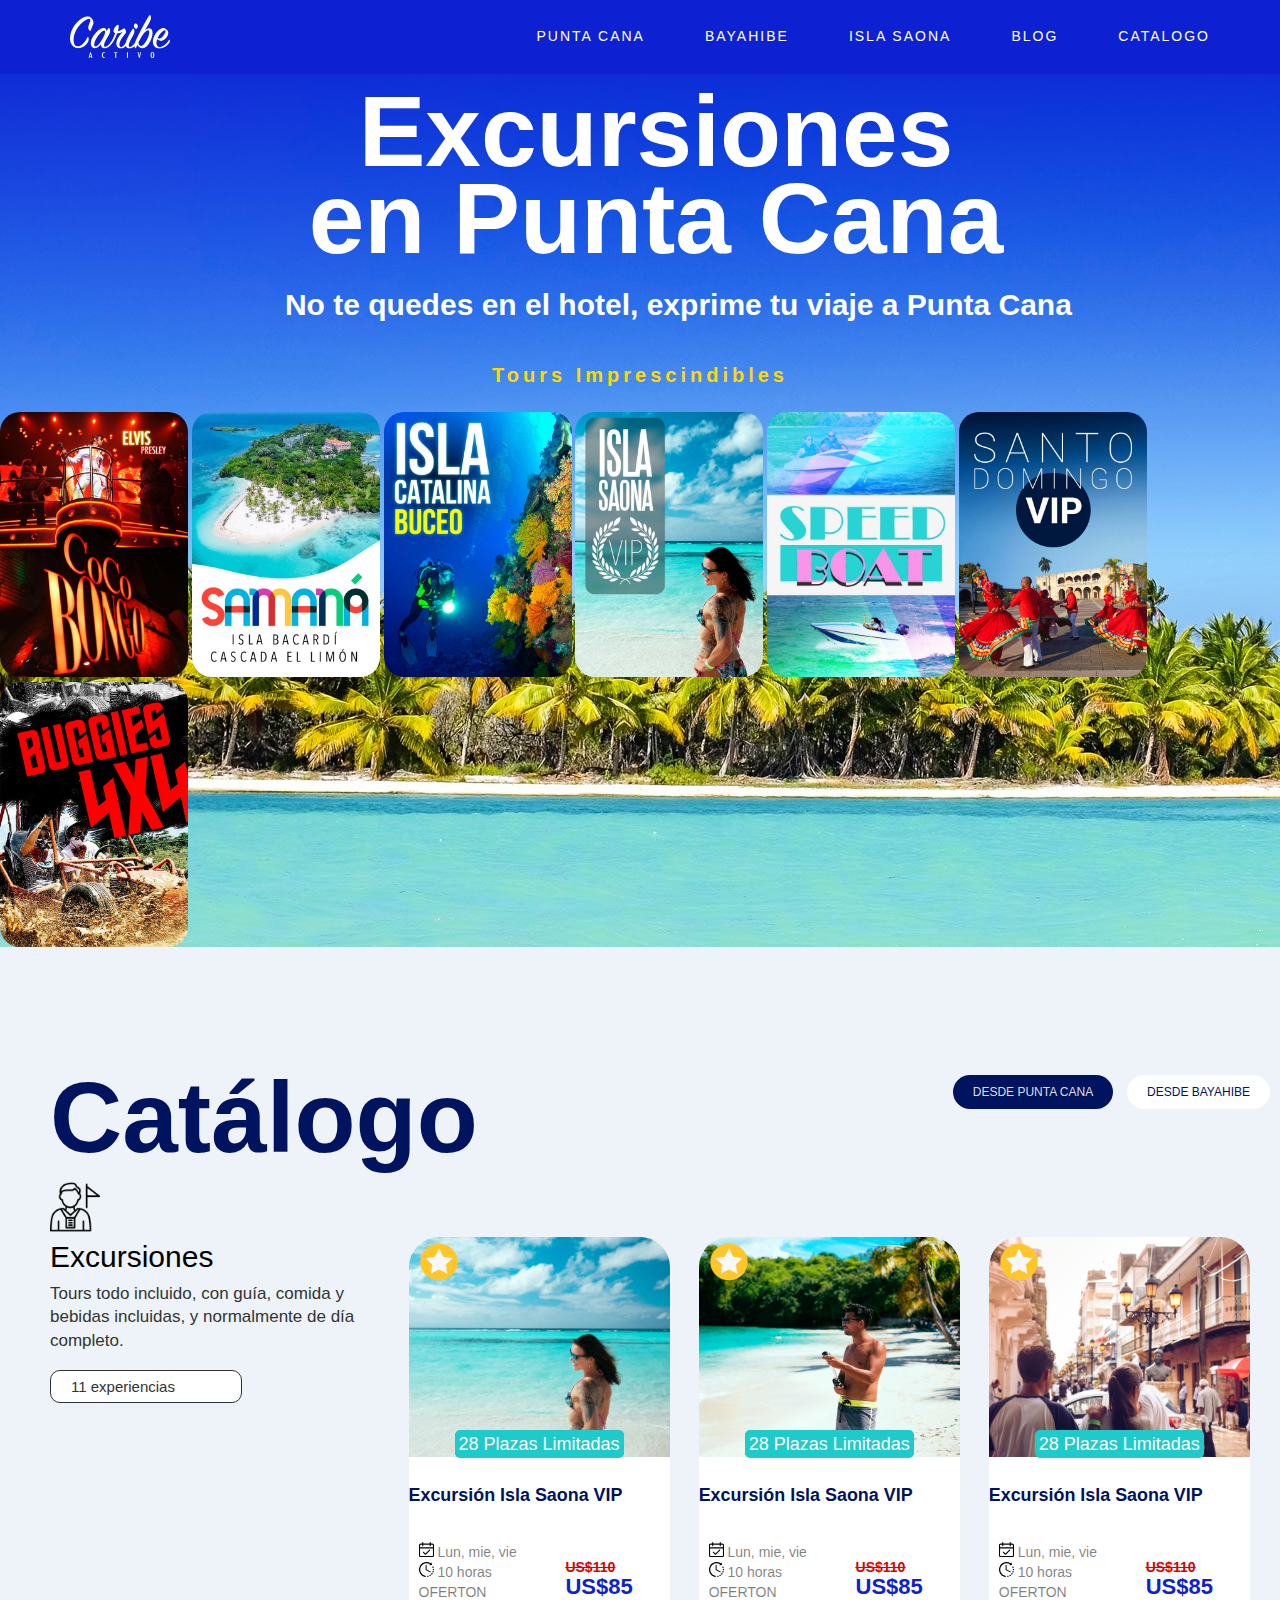
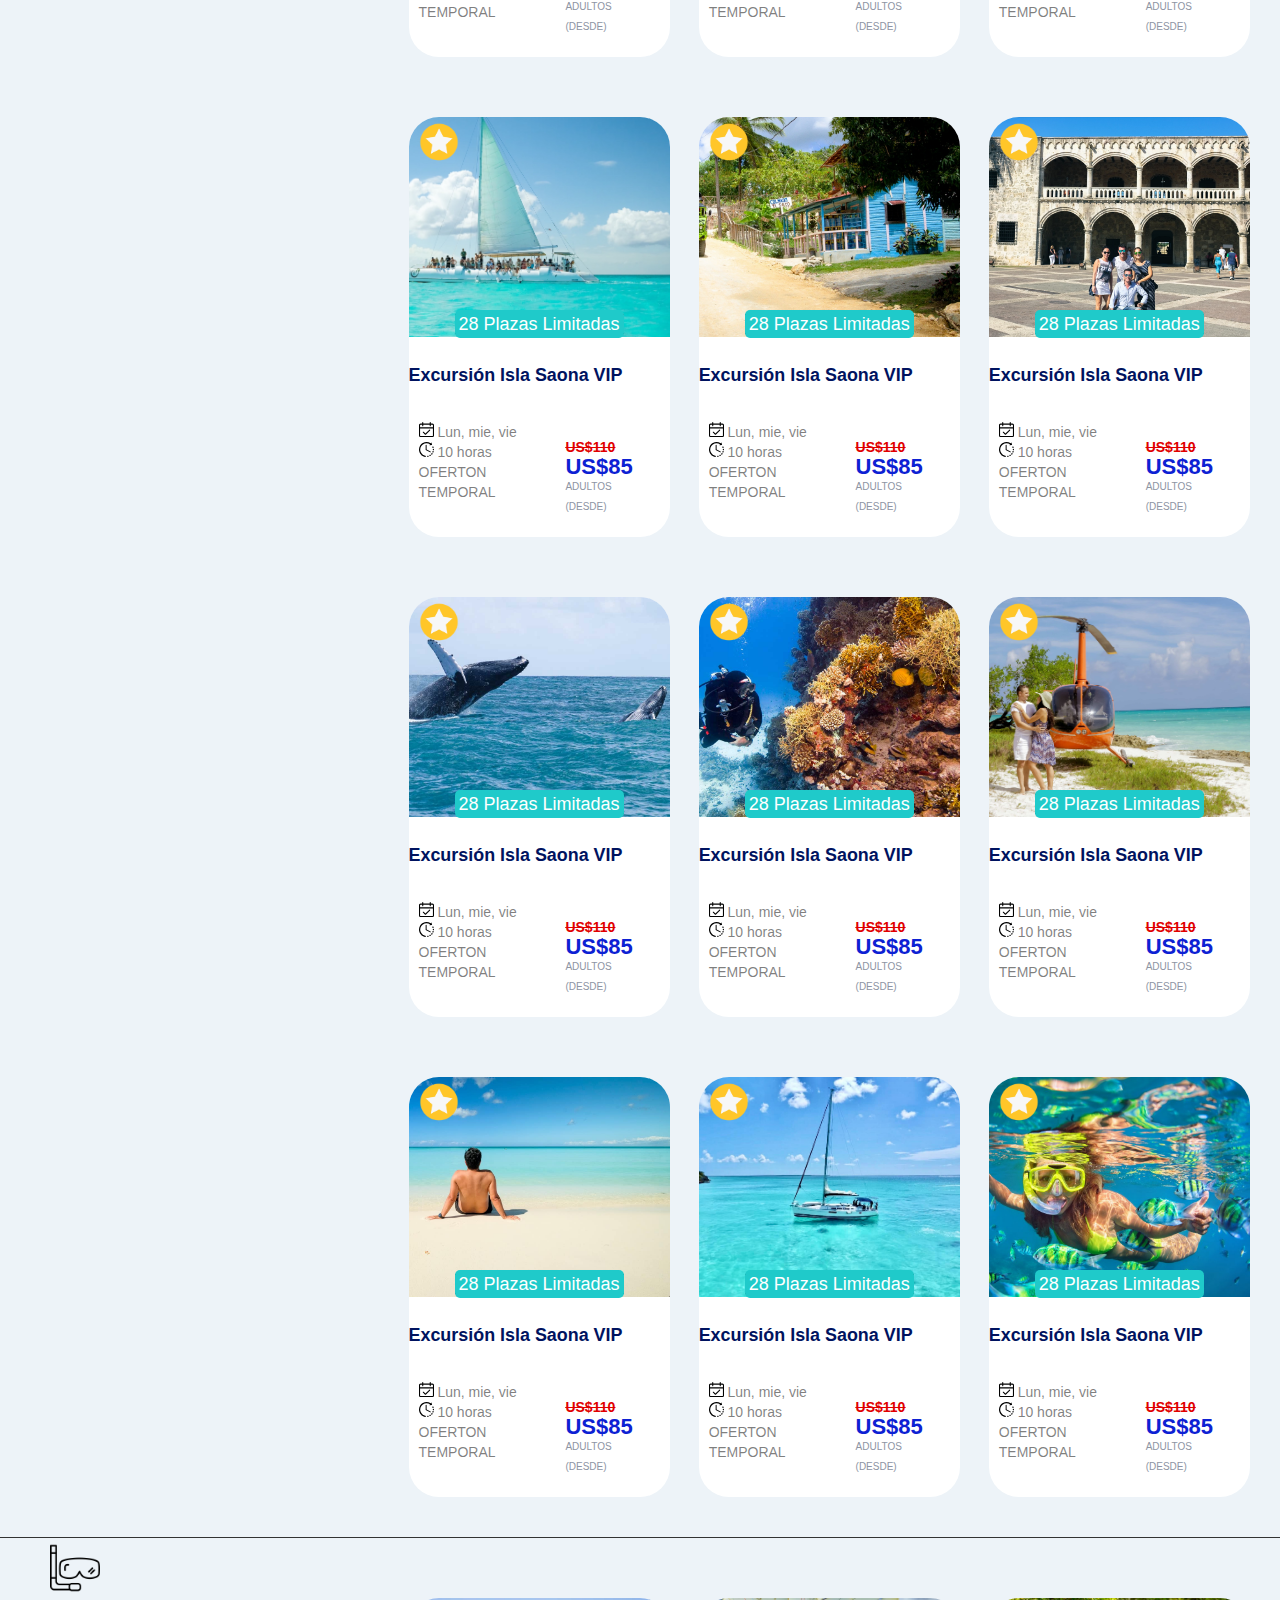
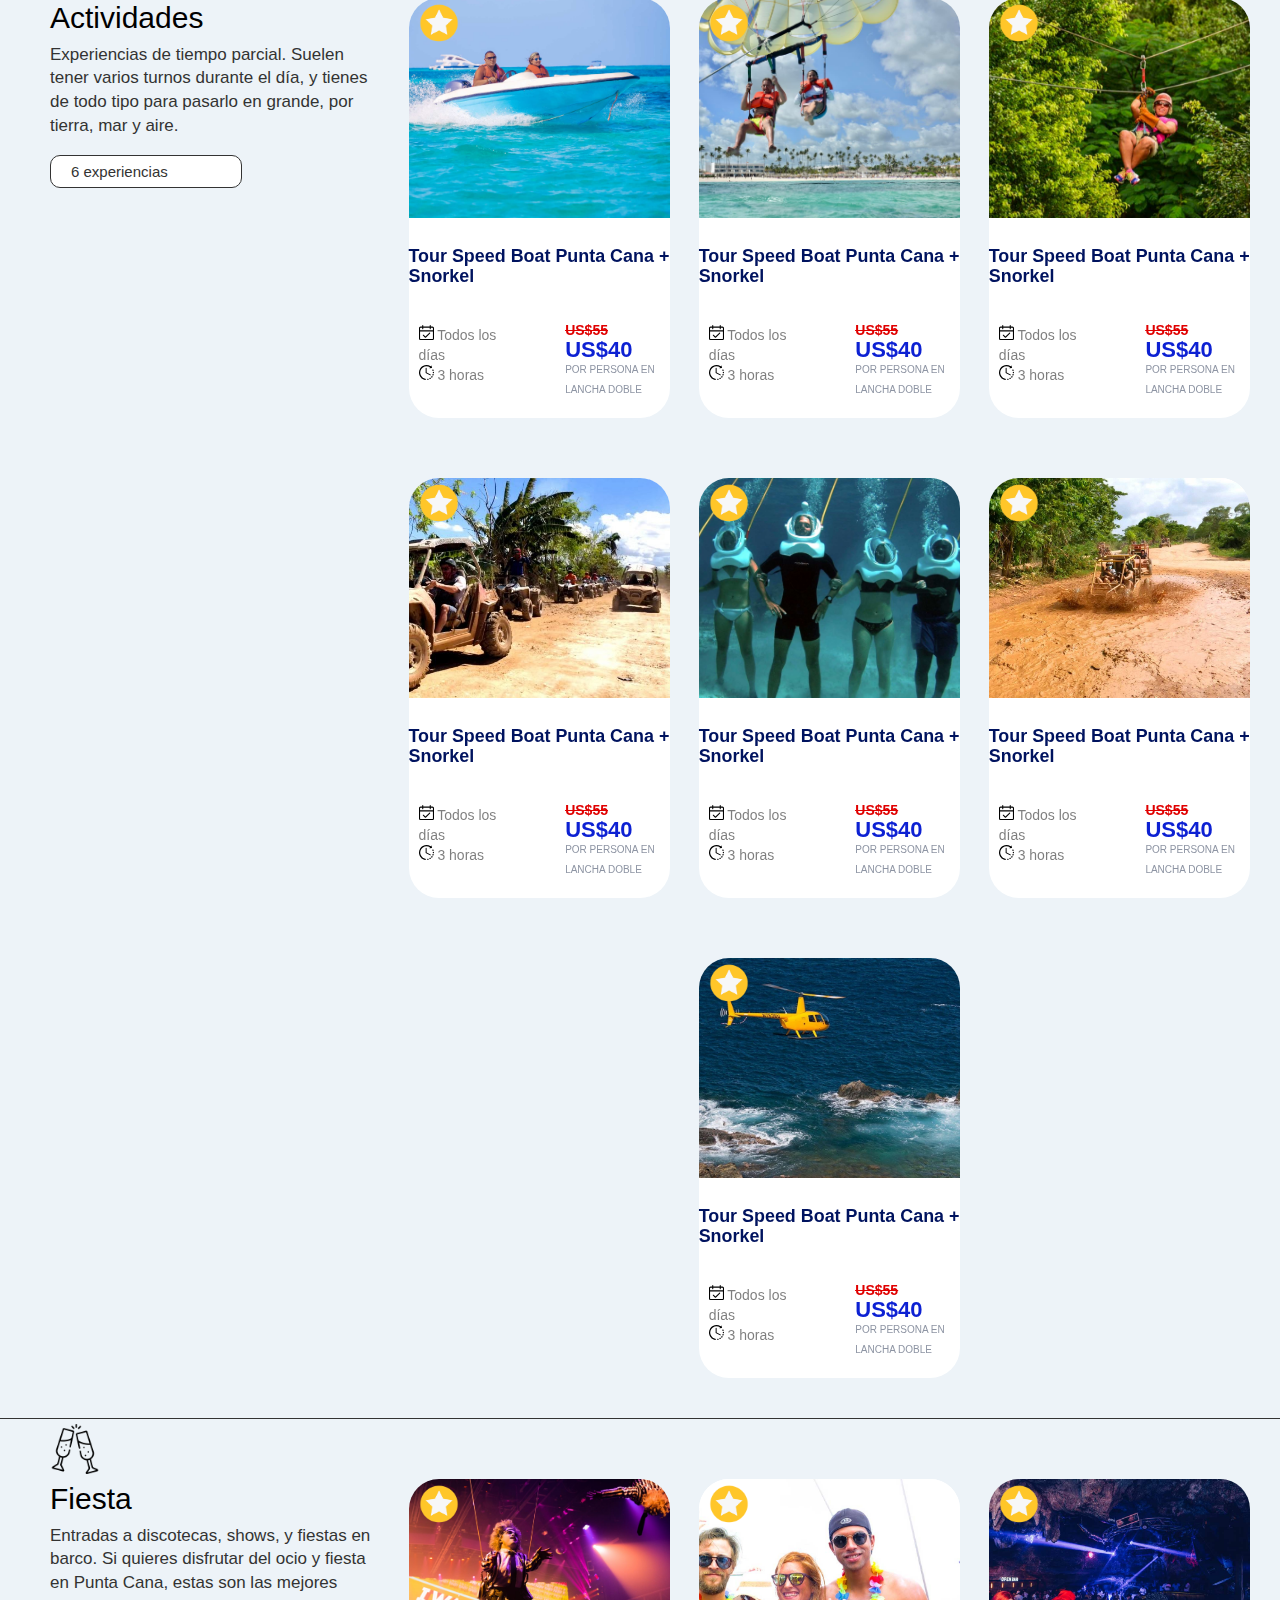
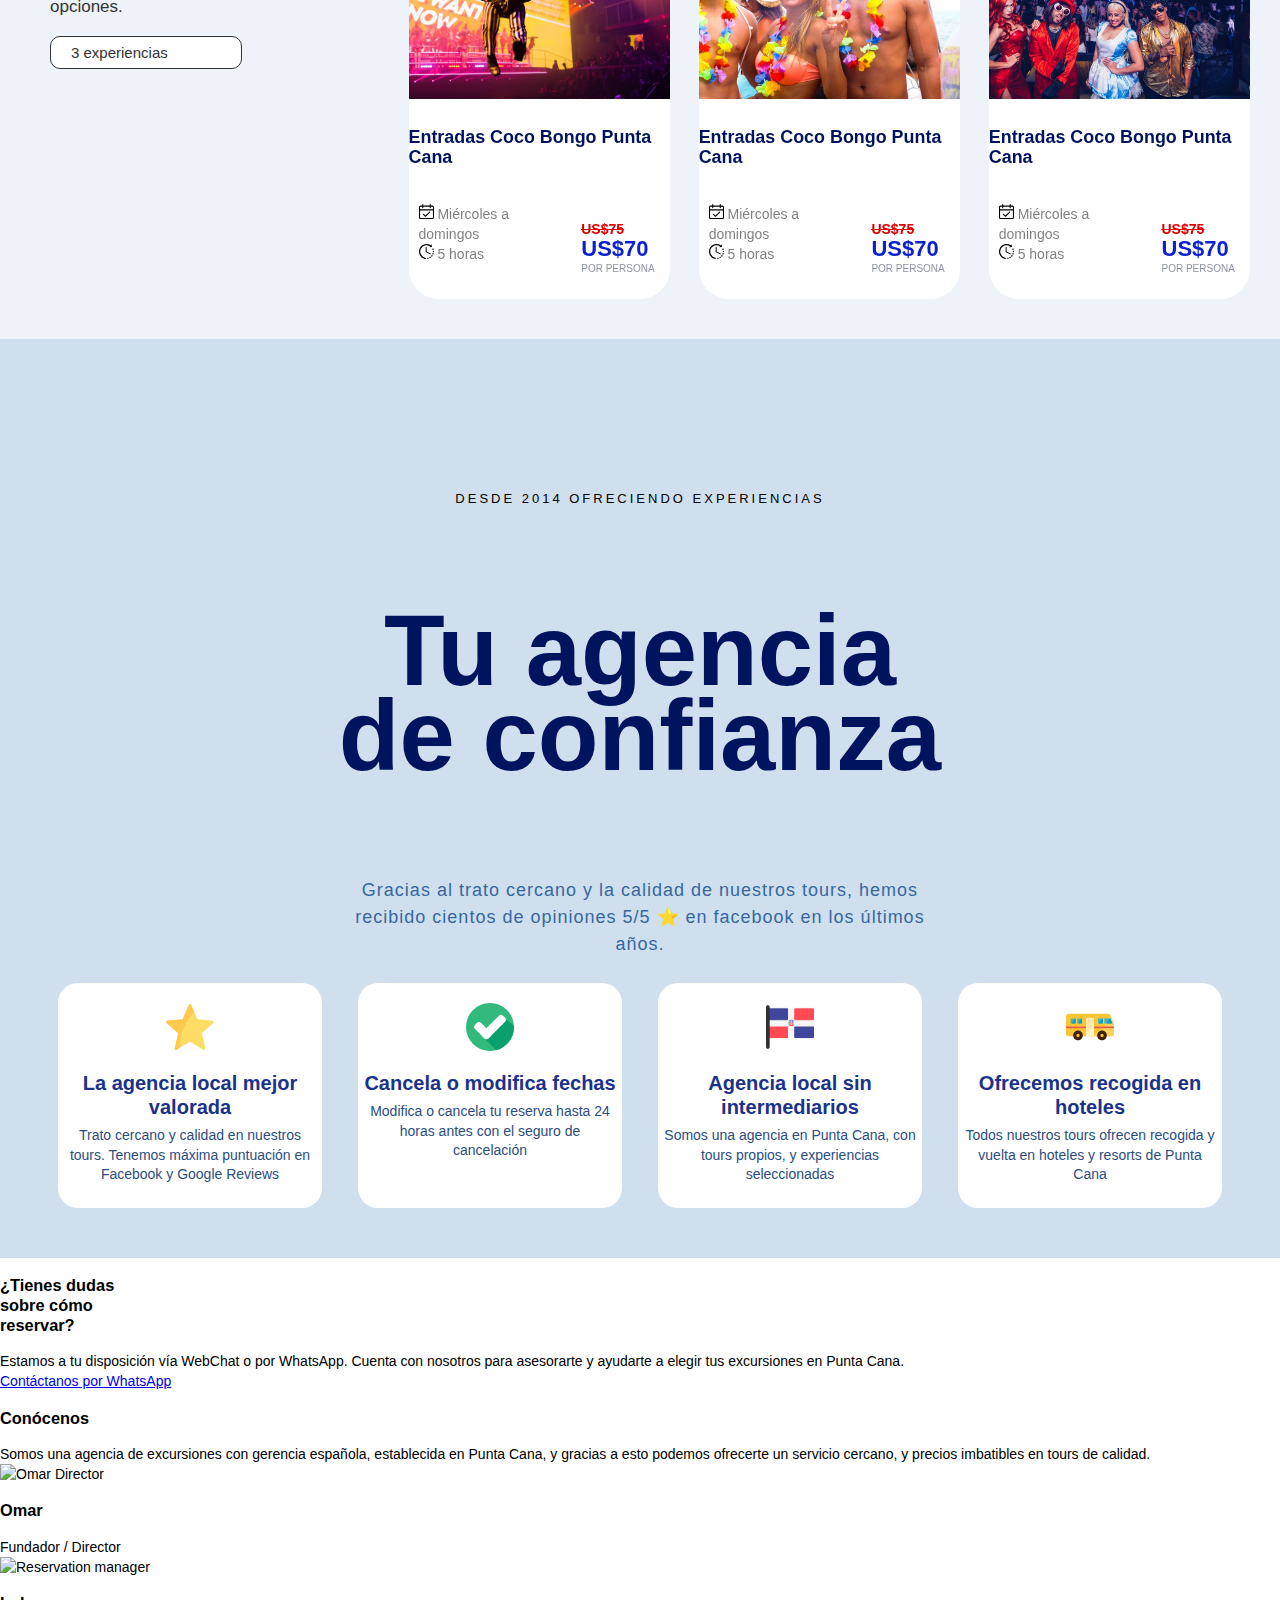
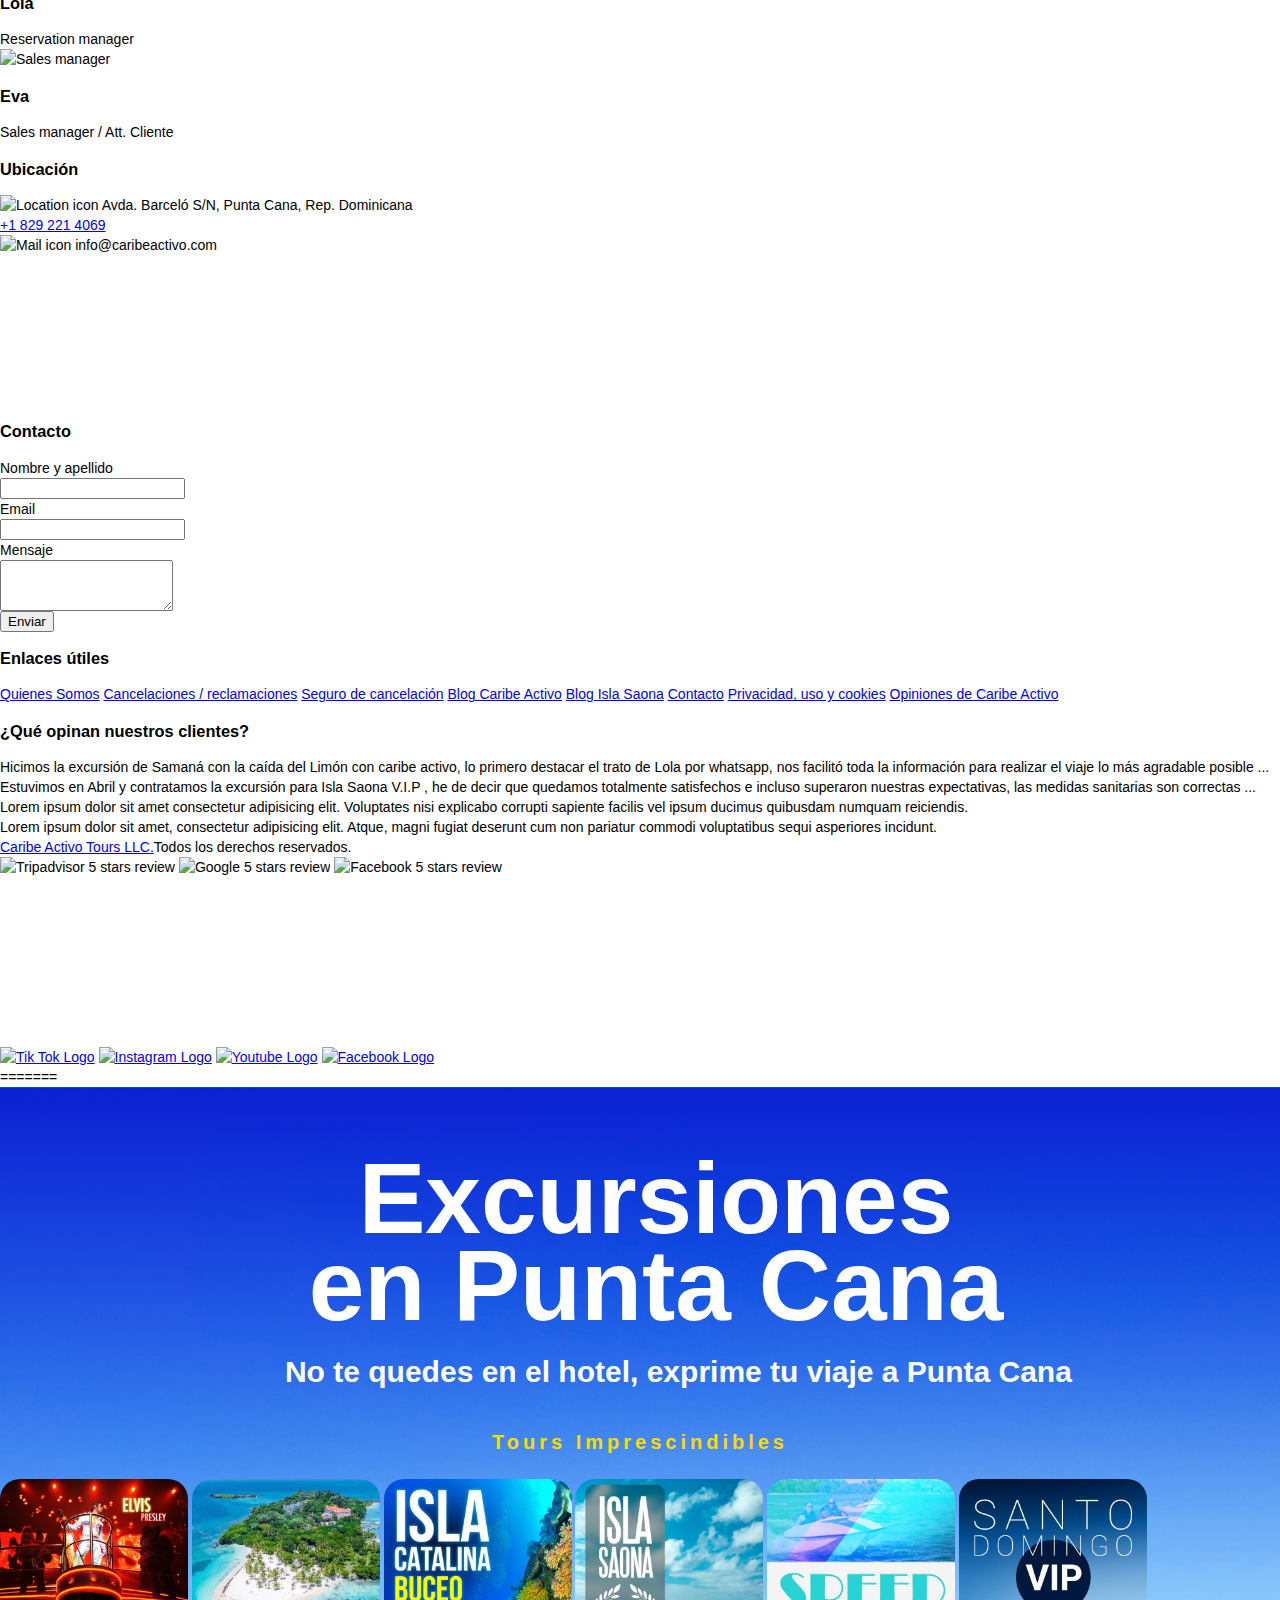
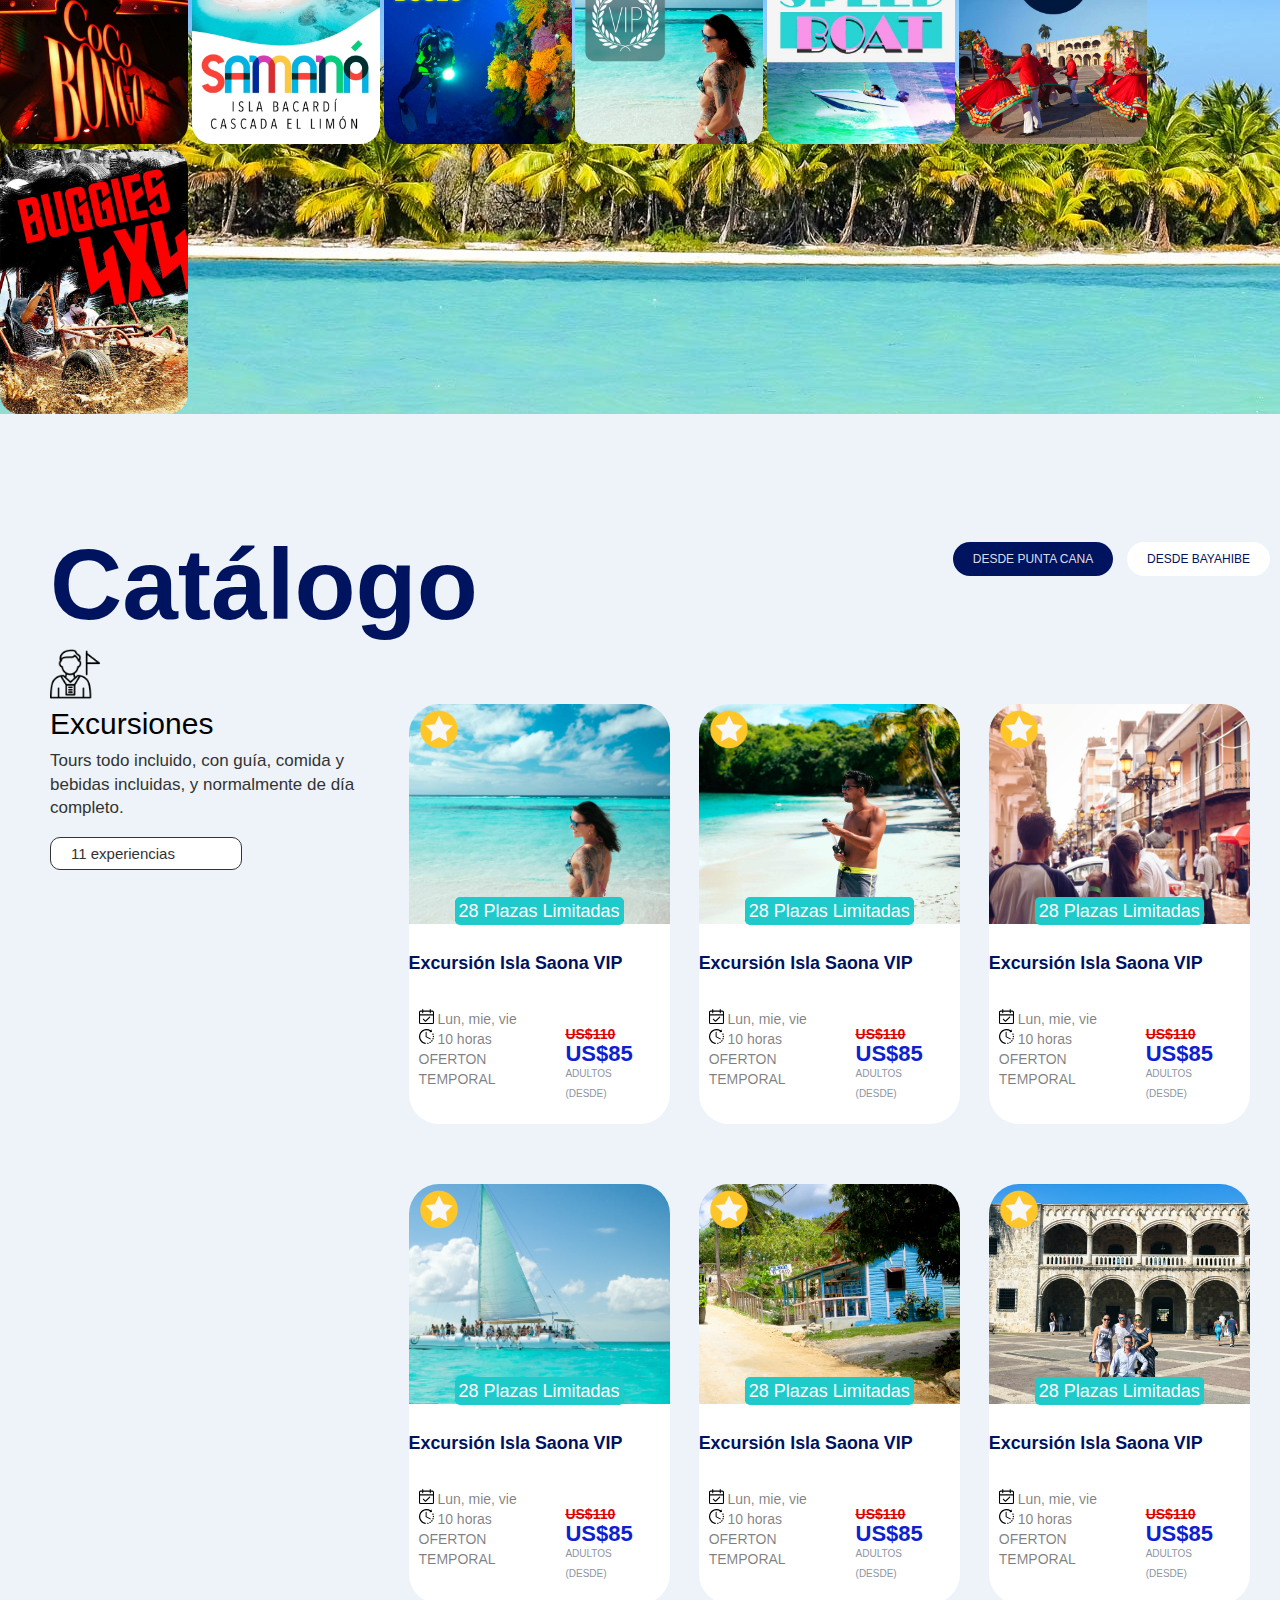
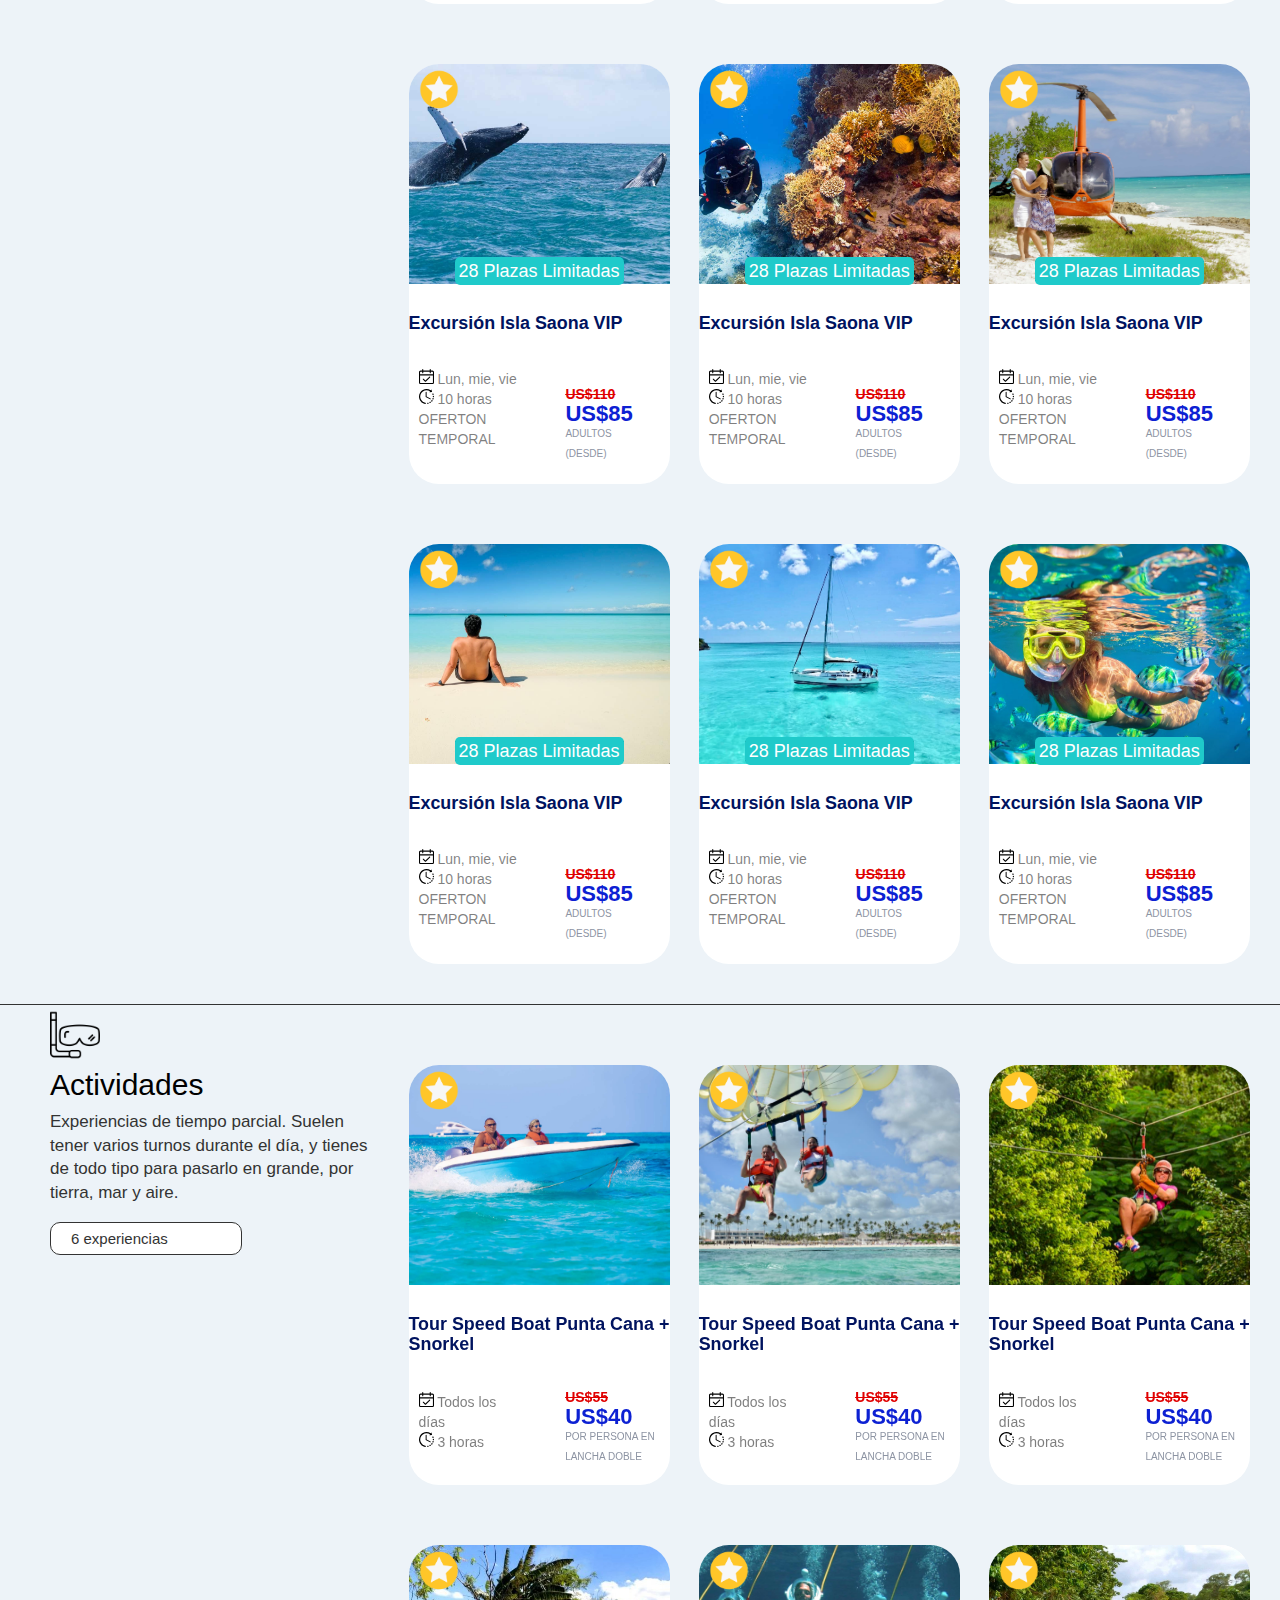
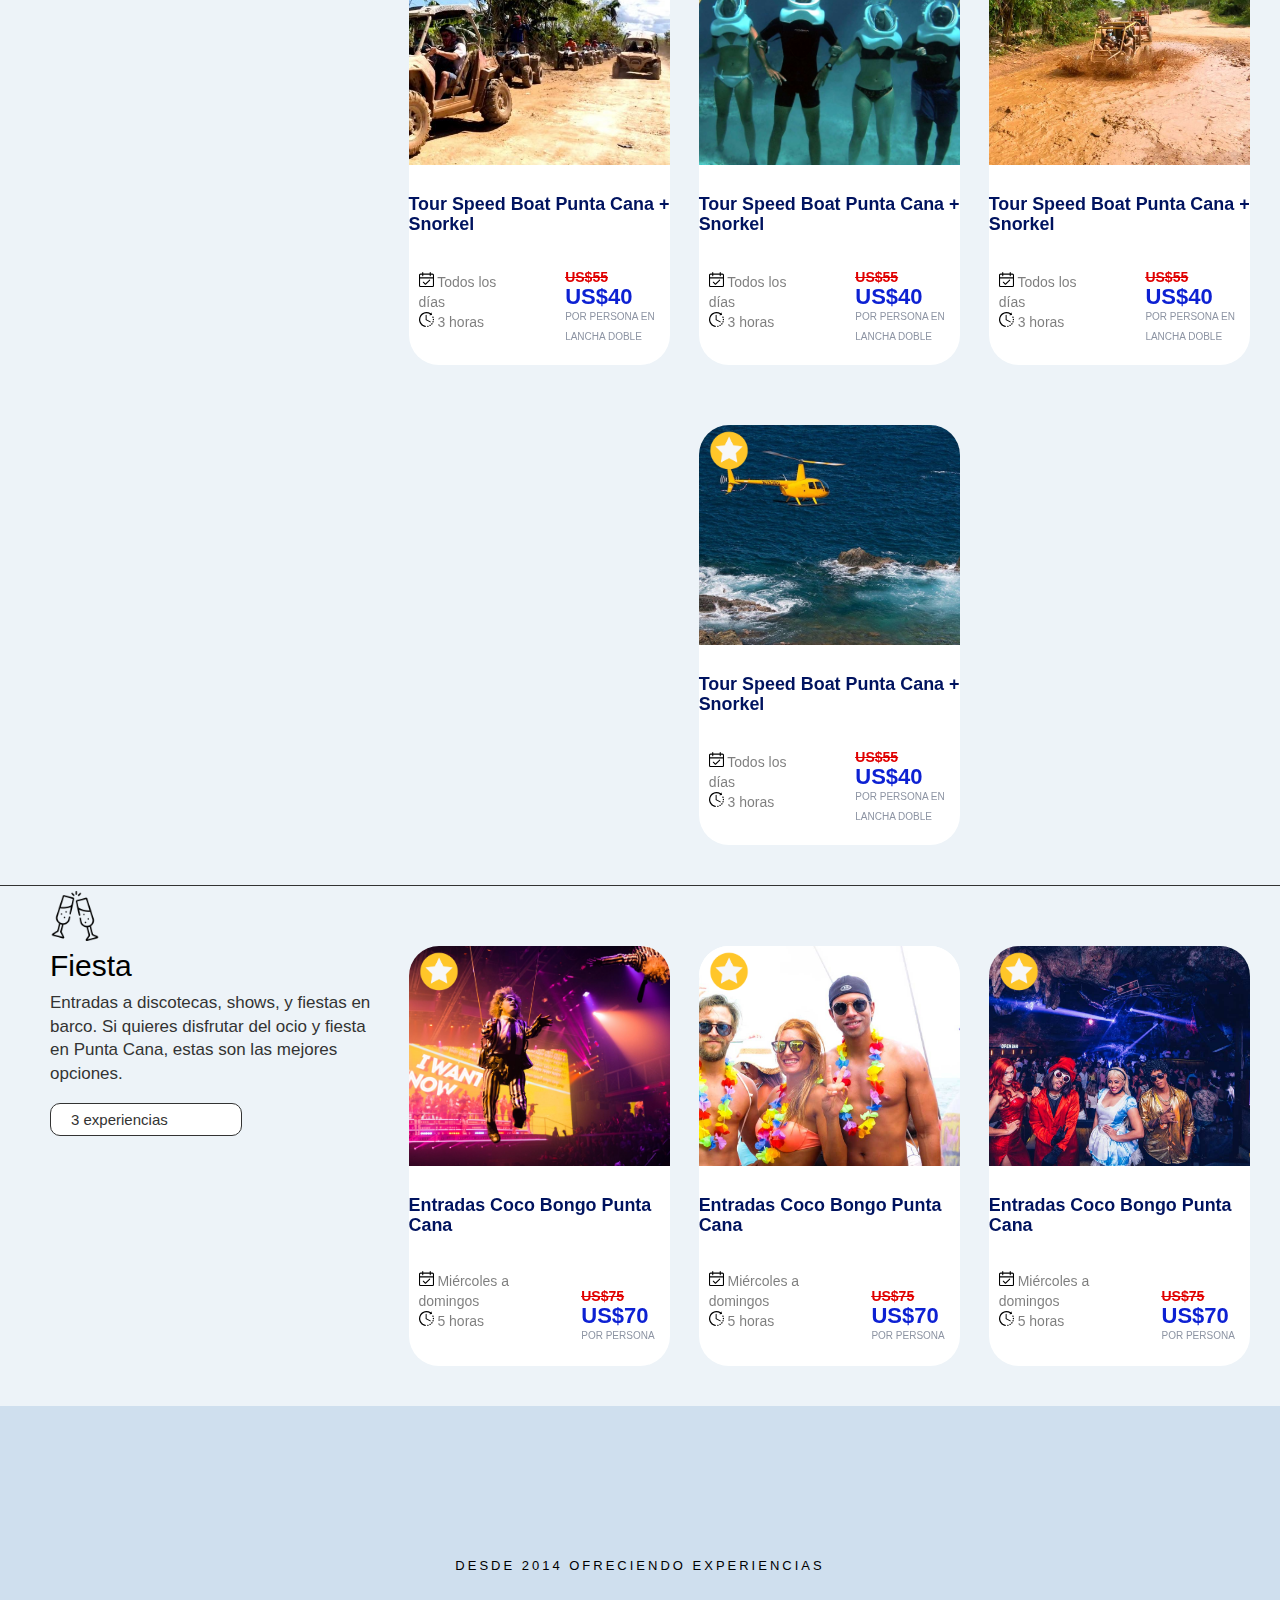
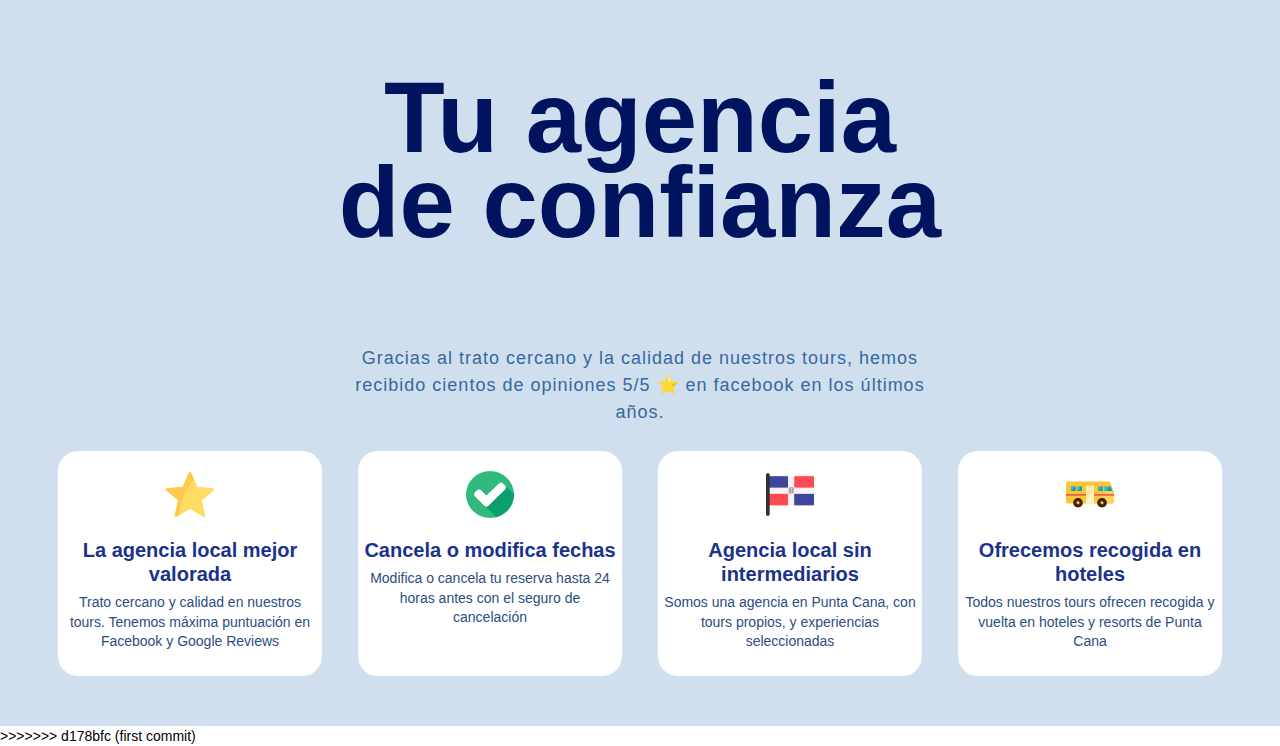
==== commit f1166a9d: "adittional-info section finished" ====
--- a/index.html
+++ b/index.html
@@ -1363,6 +1363,41 @@
             </section>
         </section>
     </div>
+    <div class="Adittional-info">
+        <div class="A-I-container">
+            <div class="caracteristics">
+                <div class="exp">DESDE 2014 OFRECIENDO EXPERIENCIAS</div>
+                <div class="agency"><h3>Tu agencia <br> de confianza</h3></div>
+                <div class="opinions">Gracias al trato cercano y la calidad de nuestros tours, hemos recibido cientos de opiniones 5/5 ⭐️ en facebook en los últimos años.</div>
+            </div>
+            <div class="what-we-offer">
+                <div class="W-W-O-Box">
+                    <img src="images/star.svg" alt="estrella">
+                    <h3>La agencia local mejor valorada</h3>
+                    <div><p>Trato cercano y calidad en nuestros tours. Tenemos máxima puntuación en Facebook y Google Reviews</p>
+                    </div>
+                </div>
+                <div class="W-W-O-Box">
+                    <img src="images/verification.svg" alt="verificación">
+                    <h3>Cancela o modifica fechas</h3>
+                    <div><p>Modifica o cancela tu reserva hasta 24 horas antes con el seguro de cancelación
+                    </p></div>
+                </div>
+                <div class="W-W-O-Box">
+                    <img src="images/flag.png" alt="bandera-dominicana">
+                    <h3>Agencia local sin intermediarios</h3>
+                    <div><p>Somos una agencia en Punta Cana, con tours propios, y experiencias seleccionadas
+                    </p></div>
+                </div>
+                <div class="W-W-O-Box">
+                    <img src="images/bus.svg" alt="bus">
+                    <h3>Ofrecemos recogida en hoteles</h3>
+                    <div><p>Todos nuestros tours ofrecen recogida y vuelta en hoteles y resorts de Punta Cana
+                    </p></div>
+                </div>
+            </div>
+        </div>
+    </div>
 </body>
 >>>>>>> d178bfc (first commit)
 </html>--- a/css/style.css
+++ b/css/style.css
@@ -162,7 +162,6 @@
 .sidebar-and-fiesta{
     display: flex;
     flex-wrap: wrap;
-    border-bottom: #333 solid 0.5px;
     padding-bottom: 40px;
     background-color: #edf3f8;
 }
@@ -657,4 +656,90 @@
     display: flex;
     flex-direction: column;
     justify-content: space-between;
+}
+/*end of the excursions section and start of the about-us section*/
+.Adittional-info{
+    background-color: #cfdfee;
+    padding-top: 50px;
+}
+.A-I-container{
+    max-width: 1300px;
+    align-content: center;
+    margin-left: auto;
+    margin-right:auto;
+    display: flex;
+    flex-direction: column;
+    align-items: center;
+    padding-bottom: 50px;
+}
+.caracteristics{
+    max-width: 1300px;
+    text-align: center;
+}
+.agency{
+    font-size: 85px;
+    color: #00135f;
+    line-height: 1em;
+    font-weight: 700;
+    font-family: sans-serif;
+    width: 100%;
+}
+.opinions{
+    width: 600px;
+    margin: 7px auto 25px;
+    font-family: Inter,sans-serif;
+    color: #3768a0;
+    font-size: 18px;
+    line-height: 1.5em;
+    font-weight: 400;
+    text-align: center;
+    letter-spacing: 1px;
+}
+.exp{
+    font-weight: 400;
+    color: #000;
+    font-size: 13px;
+    opacity: 1;
+    letter-spacing: 3px;
+    padding-top: 100px;
+}
+.W-W-O-Box img{
+    width: 18%;
+    padding-top: 20px;
+}
+.what-we-offer {
+    display: flex;
+    width: 1200px;
+    flex-wrap: wrap;
+    align-items: center;
+}
+
+.W-W-O-Box {
+    justify-content: space-evenly;
+    margin: auto;
+    justify-content: center;
+    text-align: center;
+    max-width: 22%;
+    background-color: white;
+    border-radius: 20px;
+    height: 225px;
+}
+.W-W-O-Box h3{
+    margin-bottom: 5px;
+    font-family: Inter,sans-serif;
+    color: #1b328b;
+    font-size: 20px;
+    line-height: 24px;
+    padding-left: 5px;
+    padding-right: 5px;
+}
+.what-we-offer p{
+    margin-top: 7px;
+    color: #2b4d7f;
+    font-family: Inter,sans-serif;
+    font-size: 14px;
+    line-height: 1.4em;
+    text-align: center;
+    padding-left: 5px;
+    padding-right: 5px;
 }--- a/css/style.css
+++ b/css/style.css
@@ -162,7 +162,6 @@
 .sidebar-and-fiesta{
     display: flex;
     flex-wrap: wrap;
-    border-bottom: #333 solid 0.5px;
     padding-bottom: 40px;
     background-color: #edf3f8;
 }
@@ -657,4 +656,90 @@
     display: flex;
     flex-direction: column;
     justify-content: space-between;
+}
+/*end of the excursions section and start of the about-us section*/
+.Adittional-info{
+    background-color: #cfdfee;
+    padding-top: 50px;
+}
+.A-I-container{
+    max-width: 1300px;
+    align-content: center;
+    margin-left: auto;
+    margin-right:auto;
+    display: flex;
+    flex-direction: column;
+    align-items: center;
+    padding-bottom: 50px;
+}
+.caracteristics{
+    max-width: 1300px;
+    text-align: center;
+}
+.agency{
+    font-size: 85px;
+    color: #00135f;
+    line-height: 1em;
+    font-weight: 700;
+    font-family: sans-serif;
+    width: 100%;
+}
+.opinions{
+    width: 600px;
+    margin: 7px auto 25px;
+    font-family: Inter,sans-serif;
+    color: #3768a0;
+    font-size: 18px;
+    line-height: 1.5em;
+    font-weight: 400;
+    text-align: center;
+    letter-spacing: 1px;
+}
+.exp{
+    font-weight: 400;
+    color: #000;
+    font-size: 13px;
+    opacity: 1;
+    letter-spacing: 3px;
+    padding-top: 100px;
+}
+.W-W-O-Box img{
+    width: 18%;
+    padding-top: 20px;
+}
+.what-we-offer {
+    display: flex;
+    width: 1200px;
+    flex-wrap: wrap;
+    align-items: center;
+}
+
+.W-W-O-Box {
+    justify-content: space-evenly;
+    margin: auto;
+    justify-content: center;
+    text-align: center;
+    max-width: 22%;
+    background-color: white;
+    border-radius: 20px;
+    height: 225px;
+}
+.W-W-O-Box h3{
+    margin-bottom: 5px;
+    font-family: Inter,sans-serif;
+    color: #1b328b;
+    font-size: 20px;
+    line-height: 24px;
+    padding-left: 5px;
+    padding-right: 5px;
+}
+.what-we-offer p{
+    margin-top: 7px;
+    color: #2b4d7f;
+    font-family: Inter,sans-serif;
+    font-size: 14px;
+    line-height: 1.4em;
+    text-align: center;
+    padding-left: 5px;
+    padding-right: 5px;
 }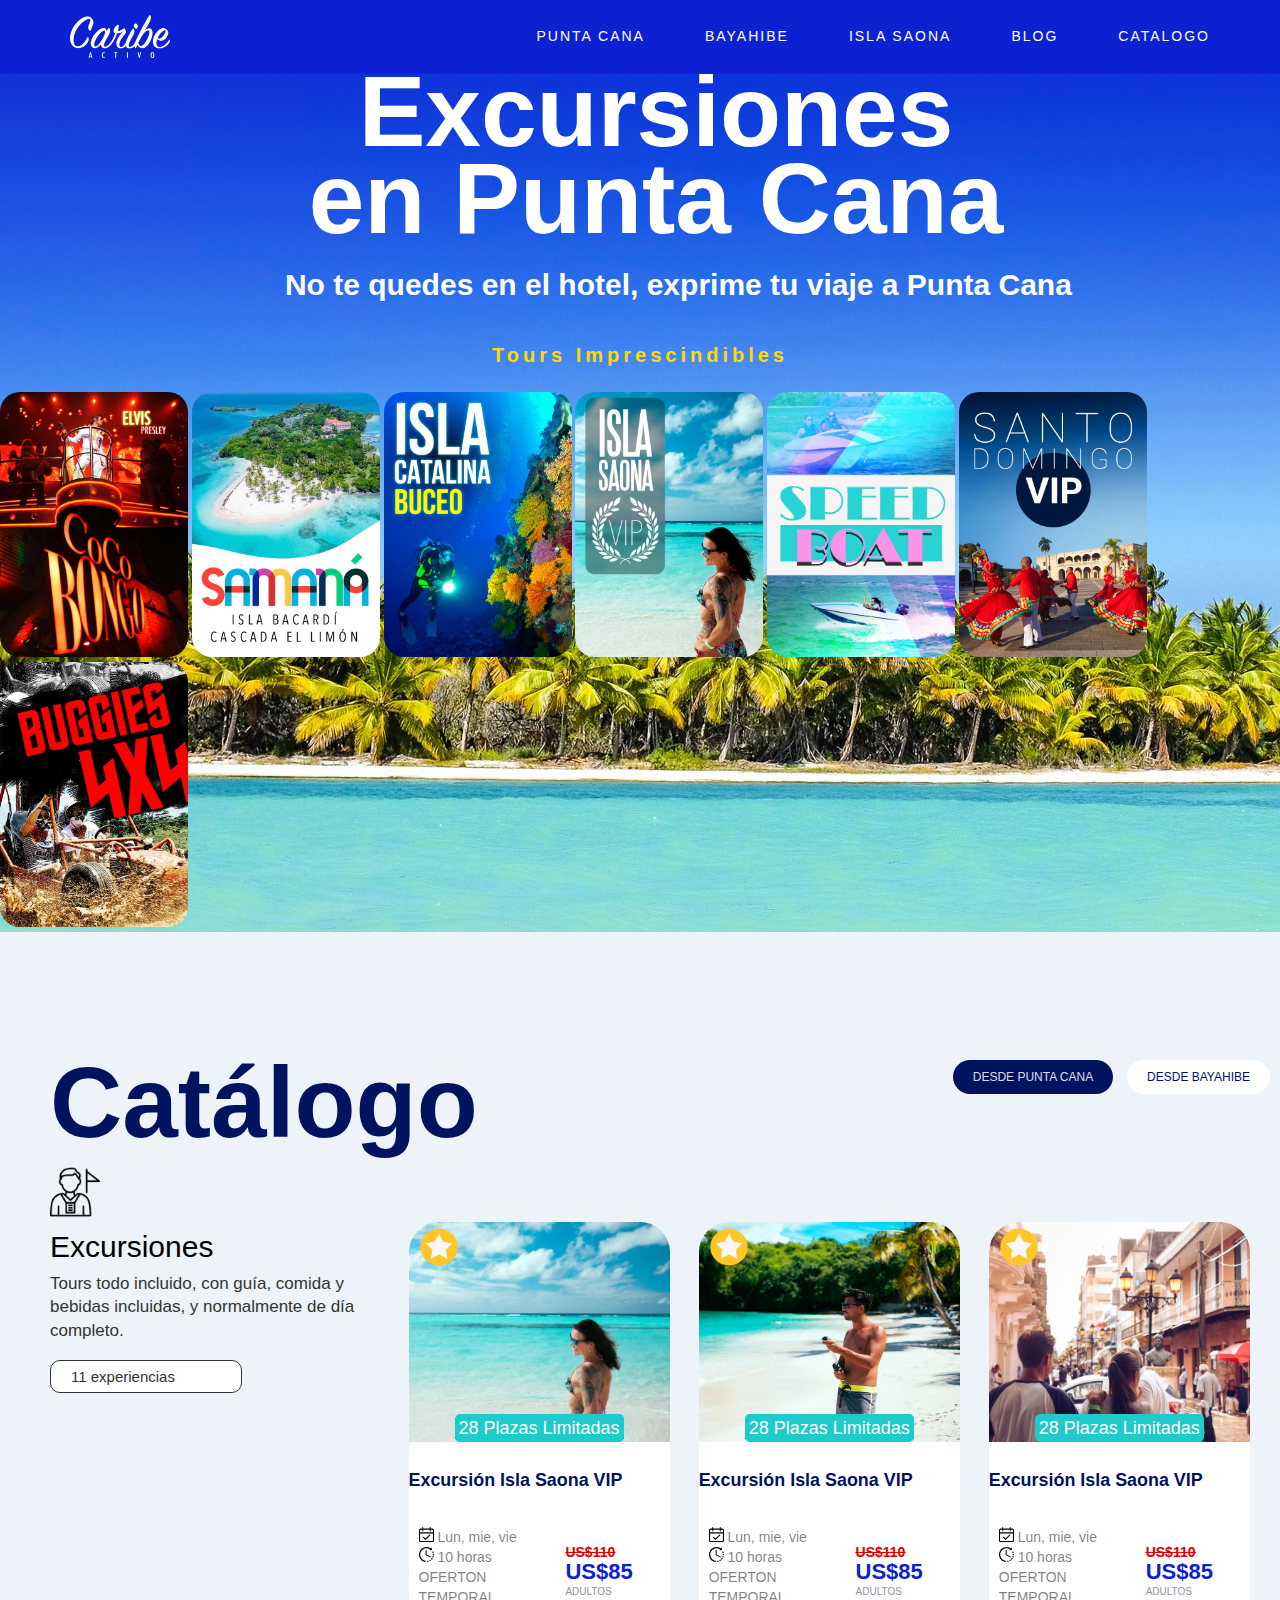
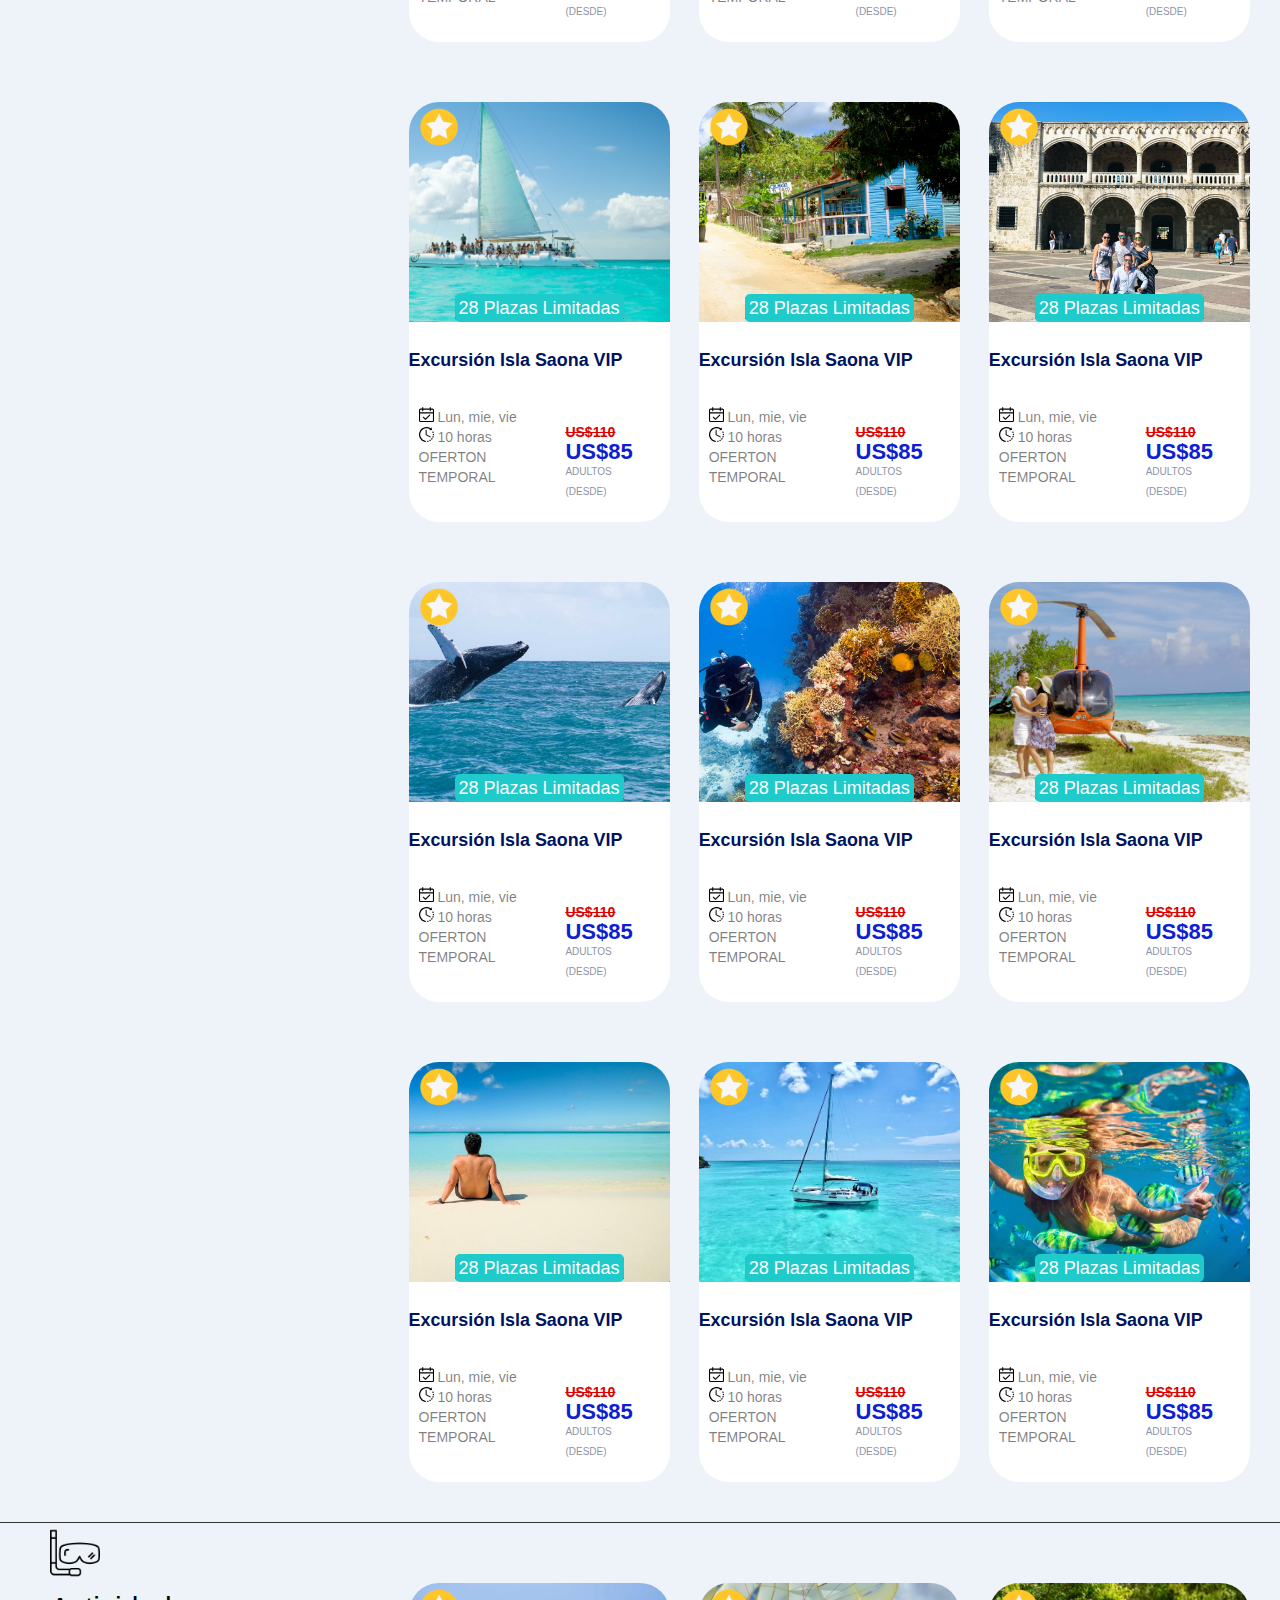
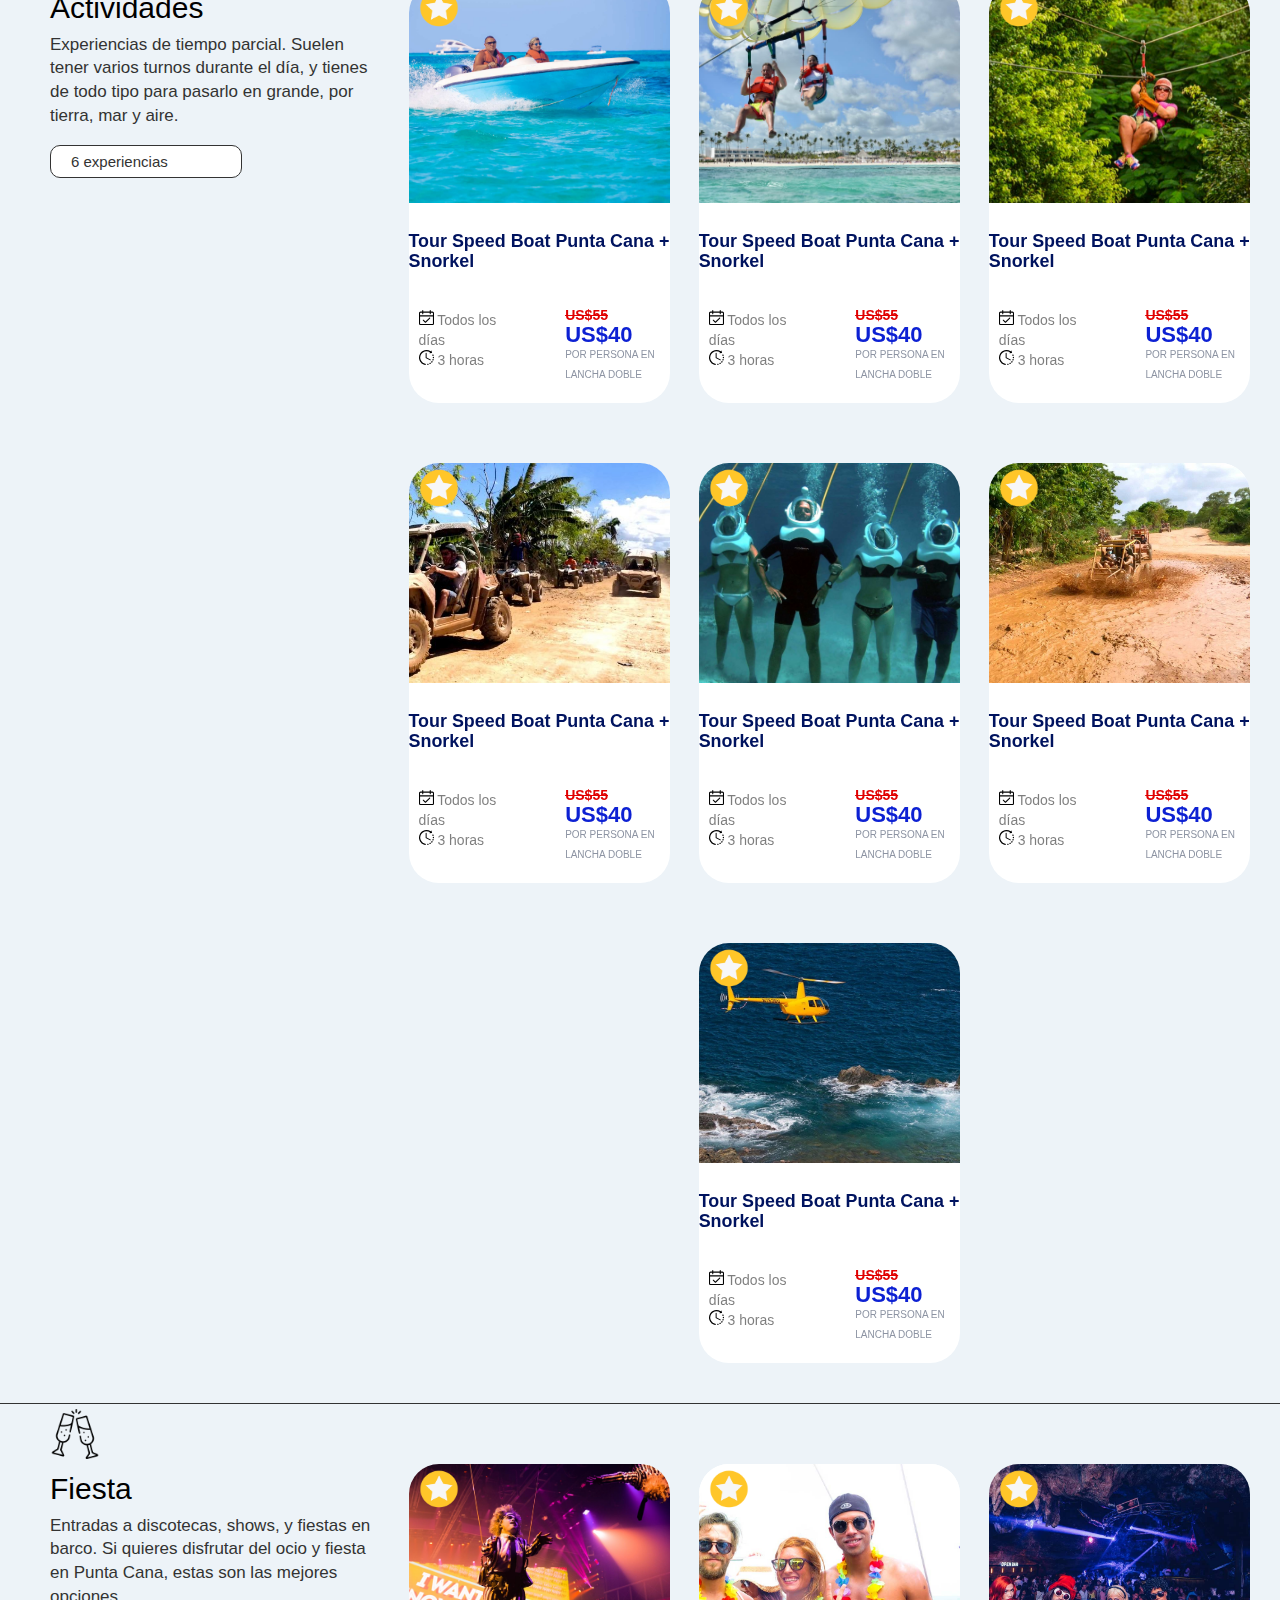
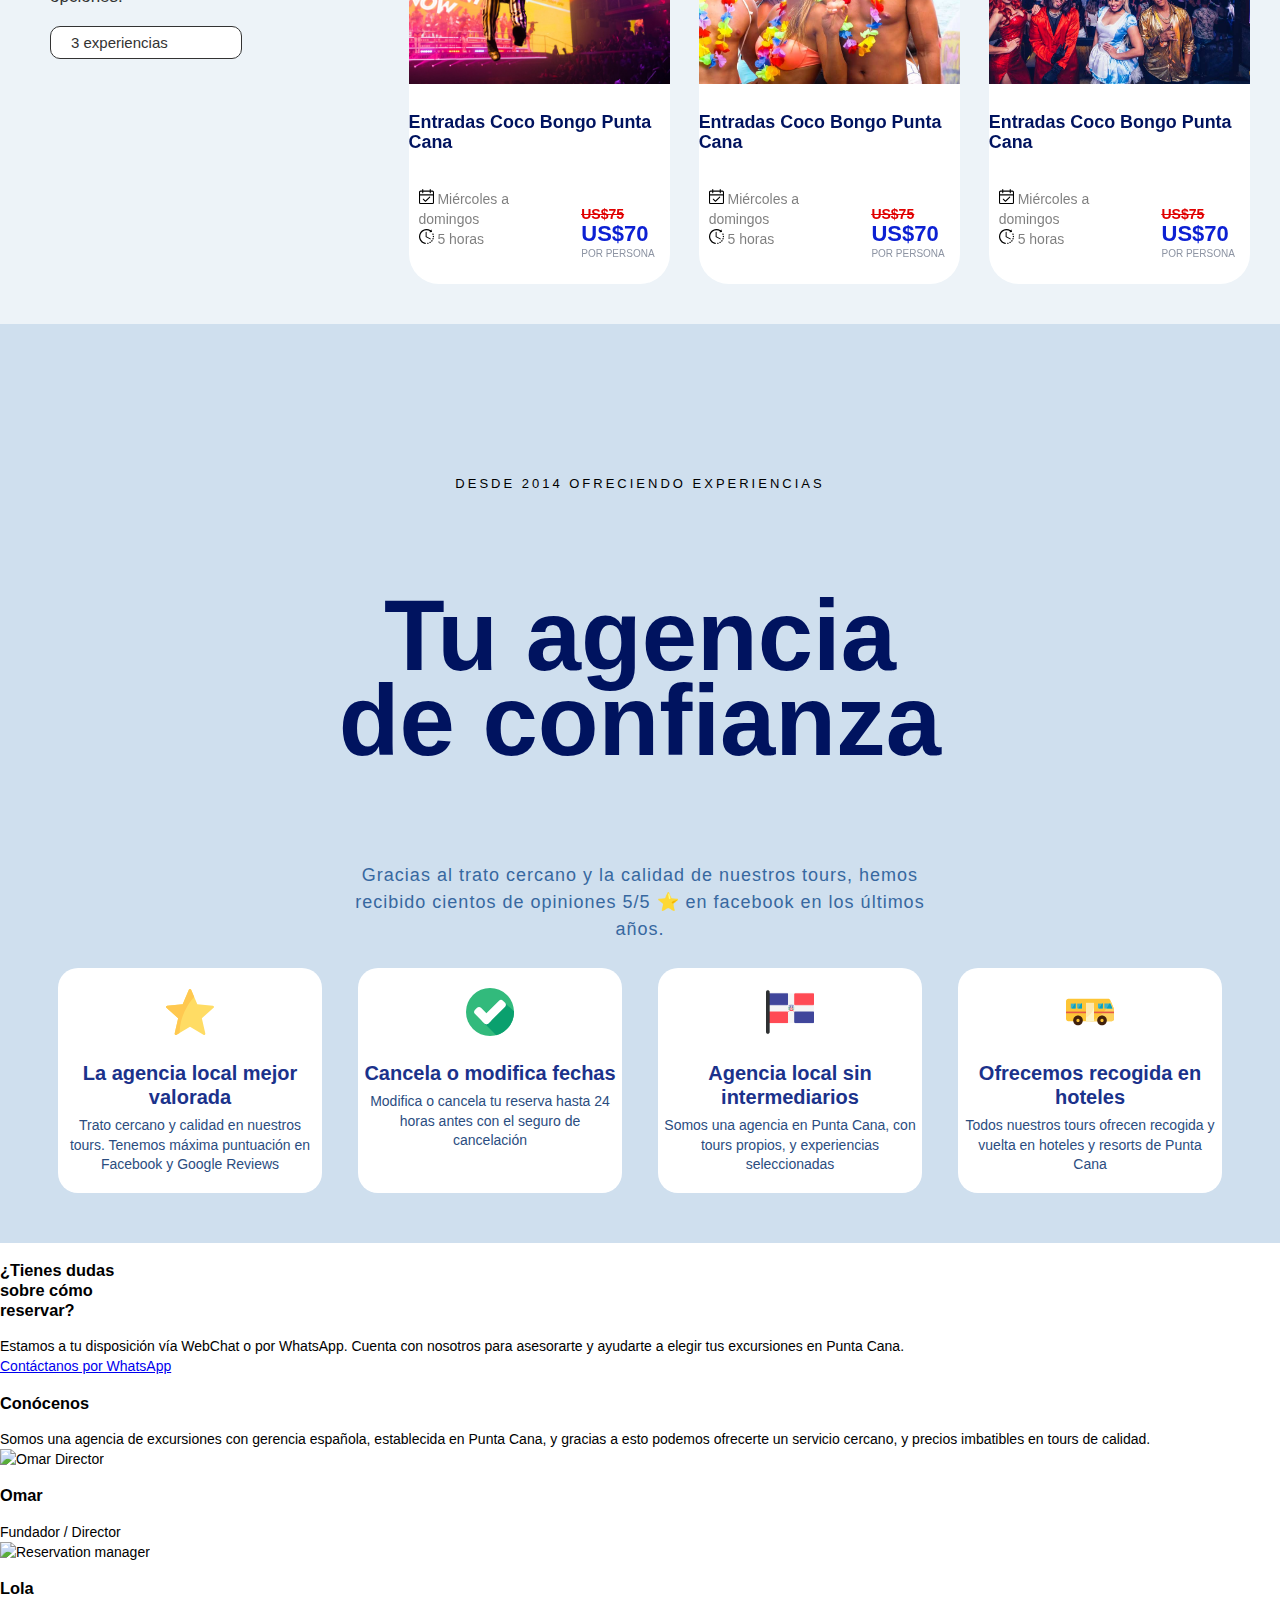
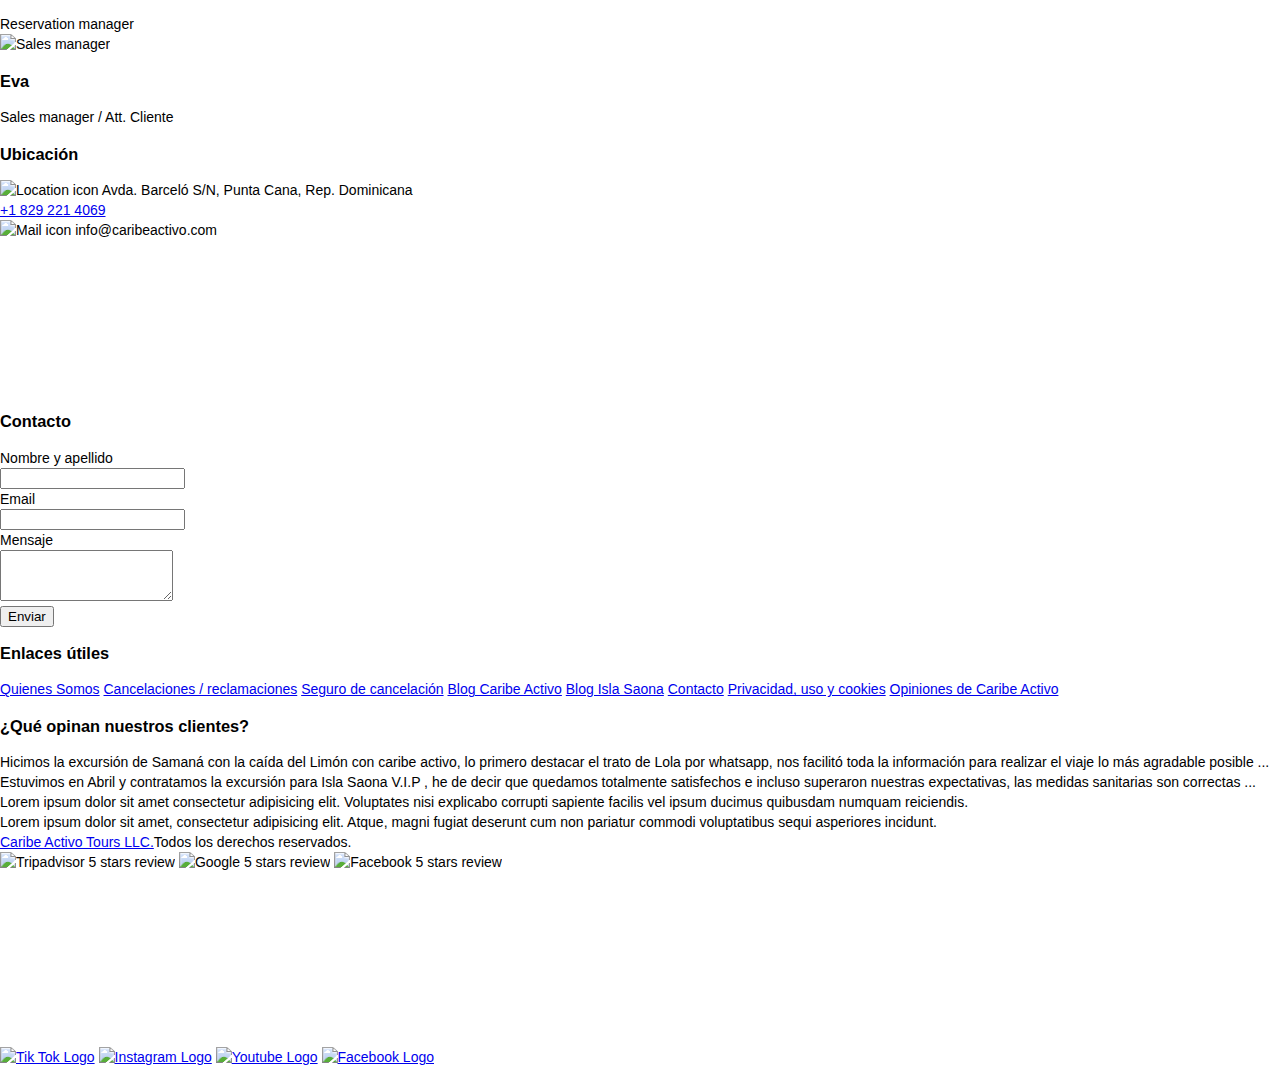
==== commit a1b145f1: "finished" ====
--- a/index.html
+++ b/index.html
@@ -1,4 +1,3 @@
-<<<<<<< HEAD
 <!DOCTYPE html>
 <html lang="en">
 <head>
@@ -751,653 +750,4 @@
         </footer>
     </div>
 </body>
-=======
-<!DOCTYPE html>
-<html lang="en">
-<head>
-    <meta charset="UTF-8">
-    <meta http-equiv="X-UA-Compatible" content="IE=edge">
-    <meta name="viewport" content="width=device-width, initial-scale=1.0">
-    <link rel="stylesheet" href="css/style.css">
-    <title>Caribe activo</title>
-</head>
-<body>
-     <header class="nav-container">
-            <img src="images/Logo-caribe.png" alt="caribe-logo" class="caribe-logo">
-            <nav>
-                <ul class="nav-list">
-                    <li><a href="https://www.excursionesenpuntacana.com/localizacion/punta-cana">PUNTA CANA</a></li>
-                    <li><a href="https://www.excursionesenpuntacana.com/localizacion/bayahibe">BAYAHIBE</a></li>
-                    <li><a href="https://www.excursionesenpuntacana.com/localizacion/isla-saona">ISLA SAONA</a></li>
-                    <li>BLOG</li>
-                    <li>CATALOGO</li>
-                </ul>
-            </nav>
-     </header>
-    <div class="main-slice">
-        <section>
-            <div class="slice-container">
-                <div class="sliceh1"><h1>Excursiones</h1></div>
-                <div class="sliceh10"><h1>en Punta Cana</h1></div>
-                <div class="hotel"><h2>No te quedes en el hotel, exprime tu viaje a Punta Cana</h2></div>
-                <div class="tours"><h4>Tours Imprescindibles</h2></div>
-                <div class="slice">
-                    <img src="images/Elvis.jpg" alt="Elvis Presley">
-                    <img src="images/samana.jpg" alt="Samana Aventuras">
-                    <img src="images/catalina.jpg" alt="Isla Catalina">
-                    <img src="images/saona.jpg" alt="Isla Saona">
-                    <img src="images/SPEEDBOAT.jpg" alt="Speed Boat">
-                    <img src="images/SD.jpg" alt="Santo Domingo">
-                    <img src="images/BUGGIES.jpg" alt="Buggies 4x4">
-                </div>
-            </div>
-        </section>
-    </div>
-    <div class="excursions">
-        <section class="excursions-container">
-            <div class="header-containerV2">
-                <div class="catalogo"><h3>Catálogo</h3></div>
-                <div class="places"><a href="#" class="tab1">DESDE PUNTA CANA</a> <a href="#" class="tab2">DESDE BAYAHIBE</a></div>
-            </div>
-            <section class="excursionsidebar">
-                <div class="ExcursionSideBarContainer">
-                    <div class="sidebarcontent">
-                        <img src="images/user.png" alt="User logo">
-                        <h3>Excursiones</h3>
-                        <p>Tours todo incluido, con guía, comida y bebidas incluidas, y normalmente de día completo.</p>
-                        <div class="experiencias"><p>11 experiencias</p></div>
-                    </div>
-                </div>
-            
-                <div class="Excursion-Content">
-                    <div class="E-BoxesContainer">
-                        <div class="E-Box1-img"> 
-                            <img src="images/Excursions/FavEstrella.png" alt="Favoritos" class="favoritos">
-                            <div class="plazas"><a href="#">28 Plazas Limitadas</a></div>
-                        </div>
-
-                        <div class="toursboxinfo">
-                            <div class="tourstitle">
-                                <h4>Excursión Isla Saona VIP</h4>
-                            </div>                                        
-                            <div class="toursinfo">
-                                <div class="toursboxleftinfo">
-                                    <div class="schedule"> <img src="images/Excursions/schedule.svg" alt="calendario" class="schedule2"> Lun, mie, vie</div>
-                                    <div class="hours"><img src="images/Excursions/clock.svg" alt="reloj" class="clock"> 10 horas</div>
-                                    <div class="oferton"><span class="ofertonT">OFERTON TEMPORAL</span></div>
-                                </div>
-
-                                <div class="toursboxrightinfo">
-                                    <div class="oldvalue"><del> US$110</del></div>
-                                    <div class="actualvalue">US$85</div>
-                                    <div class="note">ADULTOS (DESDE)</div>
-                                </div>
-                            </div>
-                        </div>
-                    </div>
-                    <div class="E-BoxesContainer">
-                        <div class="E-Box2-img"> 
-                            <img src="images/Excursions/FavEstrella.png" alt="Favoritos" class="favoritos">
-                            <div class="plazas"><a href="#">28 Plazas Limitadas</a></div>
-                        </div>
-
-                        <div class="toursboxinfo">
-                            <div class="tourstitle">
-                                <h4>Excursión Isla Saona VIP</h4>
-                            </div>                                        
-                            <div class="toursinfo">
-                                <div class="toursboxleftinfo">
-                                    <div class="schedule"> <img src="images/Excursions/schedule.svg" alt="calendario" class="schedule2"> Lun, mie, vie</div>
-                                    <div class="hours"><img src="images/Excursions/clock.svg" alt="reloj" class="clock"> 10 horas</div>
-                                    <div class="oferton"><span class="ofertonT">OFERTON TEMPORAL</span></div>
-                                </div>
-
-                                <div class="toursboxrightinfo">
-                                    <div class="oldvalue"><del> US$110</del></div>
-                                    <div class="actualvalue">US$85</div>
-                                    <div class="note">ADULTOS (DESDE)</div>
-                                </div>
-                            </div>
-                        </div>
-                    </div>
-                    <div class="E-BoxesContainer">
-                        <div class="E-Box3-img"> 
-                            <img src="images/Excursions/FavEstrella.png" alt="Favoritos" class="favoritos">
-                            <div class="plazas"><a href="#">28 Plazas Limitadas</a></div>
-                        </div>
-
-                        <div class="toursboxinfo">
-                            <div class="tourstitle">
-                                <h4>Excursión Isla Saona VIP</h4>
-                            </div>                                        
-                            <div class="toursinfo">
-                                <div class="toursboxleftinfo">
-                                    <div class="schedule"> <img src="images/Excursions/schedule.svg" alt="calendario" class="schedule2"> Lun, mie, vie</div>
-                                    <div class="hours"><img src="images/Excursions/clock.svg" alt="reloj" class="clock"> 10 horas</div>
-                                    <div class="oferton"><span class="ofertonT">OFERTON TEMPORAL</span></div>
-                                </div>
-
-                                <div class="toursboxrightinfo">
-                                    <div class="oldvalue"><del> US$110</del></div>
-                                    <div class="actualvalue">US$85</div>
-                                    <div class="note">ADULTOS (DESDE)</div>
-                                </div>
-                            </div>
-                        </div>
-                    </div>
-                    <div class="E-BoxesContainer">
-                        <div class="E-Box4-img"> 
-                            <img src="images/Excursions/FavEstrella.png" alt="Favoritos" class="favoritos">
-                            <div class="plazas"><a href="#">28 Plazas Limitadas</a></div>
-                        </div>
-
-                        <div class="toursboxinfo">
-                            <div class="tourstitle">
-                                <h4>Excursión Isla Saona VIP</h4>
-                            </div>                                        
-                            <div class="toursinfo">
-                                <div class="toursboxleftinfo">
-                                    <div class="schedule"> <img src="images/Excursions/schedule.svg" alt="calendario" class="schedule2"> Lun, mie, vie</div>
-                                    <div class="hours"><img src="images/Excursions/clock.svg" alt="reloj" class="clock"> 10 horas</div>
-                                    <div class="oferton"><span class="ofertonT">OFERTON TEMPORAL</span></div>
-                                </div>
-
-                                <div class="toursboxrightinfo">
-                                    <div class="oldvalue"><del> US$110</del></div>
-                                    <div class="actualvalue">US$85</div>
-                                    <div class="note">ADULTOS (DESDE)</div>
-                                </div>
-                            </div>
-                        </div>
-                    </div>
-                    <div class="E-BoxesContainer">
-                        <div class="E-Box5-img"> 
-                            <img src="images/Excursions/FavEstrella.png" alt="Favoritos" class="favoritos">
-                            <div class="plazas"><a href="#">28 Plazas Limitadas</a></div>
-                        </div>
-
-                        <div class="toursboxinfo">
-                            <div class="tourstitle">
-                                <h4>Excursión Isla Saona VIP</h4>
-                            </div>                                        
-                            <div class="toursinfo">
-                                <div class="toursboxleftinfo">
-                                    <div class="schedule"> <img src="images/Excursions/schedule.svg" alt="calendario" class="schedule2"> Lun, mie, vie</div>
-                                    <div class="hours"><img src="images/Excursions/clock.svg" alt="reloj" class="clock"> 10 horas</div>
-                                    <div class="oferton"><span class="ofertonT">OFERTON TEMPORAL</span></div>
-                                </div>
-
-                                <div class="toursboxrightinfo">
-                                    <div class="oldvalue"><del> US$110</del></div>
-                                    <div class="actualvalue">US$85</div>
-                                    <div class="note">ADULTOS (DESDE)</div>
-                                </div>
-                            </div>
-                        </div>
-                    </div>
-                    <div class="E-BoxesContainer">
-                        <div class="E-Box6-img"> 
-                            <img src="images/Excursions/FavEstrella.png" alt="Favoritos" class="favoritos">
-                            <div class="plazas"><a href="#">28 Plazas Limitadas</a></div>
-                        </div>
-
-                        <div class="toursboxinfo">
-                            <div class="tourstitle">
-                                <h4>Excursión Isla Saona VIP</h4>
-                            </div>                                        
-                            <div class="toursinfo">
-                                <div class="toursboxleftinfo">
-                                    <div class="schedule"> <img src="images/Excursions/schedule.svg" alt="calendario" class="schedule2"> Lun, mie, vie</div>
-                                    <div class="hours"><img src="images/Excursions/clock.svg" alt="reloj" class="clock"> 10 horas</div>
-                                    <div class="oferton"><span class="ofertonT">OFERTON TEMPORAL</span></div>
-                                </div>
-
-                                <div class="toursboxrightinfo">
-                                    <div class="oldvalue"><del> US$110</del></div>
-                                    <div class="actualvalue">US$85</div>
-                                    <div class="note">ADULTOS (DESDE)</div>
-                                </div>
-                            </div>
-                        </div>
-                    </div>
-                    <div class="E-BoxesContainer">
-                        <div class="E-Box7-img"> 
-                            <img src="images/Excursions/FavEstrella.png" alt="Favoritos" class="favoritos">
-                            <div class="plazas"><a href="#">28 Plazas Limitadas</a></div>
-                        </div>
-
-                        <div class="toursboxinfo">
-                            <div class="tourstitle">
-                                <h4>Excursión Isla Saona VIP</h4>
-                            </div>                                        
-                            <div class="toursinfo">
-                                <div class="toursboxleftinfo">
-                                    <div class="schedule"> <img src="images/Excursions/schedule.svg" alt="calendario" class="schedule2"> Lun, mie, vie</div>
-                                    <div class="hours"><img src="images/Excursions/clock.svg" alt="reloj" class="clock"> 10 horas</div>
-                                    <div class="oferton"><span class="ofertonT">OFERTON TEMPORAL</span></div>
-                                </div>
-
-                                <div class="toursboxrightinfo">
-                                    <div class="oldvalue"><del> US$110</del></div>
-                                    <div class="actualvalue">US$85</div>
-                                    <div class="note">ADULTOS (DESDE)</div>
-                                </div>
-                            </div>
-                        </div>
-                    </div>
-                    <div class="E-BoxesContainer">
-                        <div class="E-Box8-img"> 
-                            <img src="images/Excursions/FavEstrella.png" alt="Favoritos" class="favoritos">
-                            <div class="plazas"><a href="#">28 Plazas Limitadas</a></div>
-                        </div>
-
-                        <div class="toursboxinfo">
-                            <div class="tourstitle">
-                                <h4>Excursión Isla Saona VIP</h4>
-                            </div>                                        
-                            <div class="toursinfo">
-                                <div class="toursboxleftinfo">
-                                    <div class="schedule"> <img src="images/Excursions/schedule.svg" alt="calendario" class="schedule2"> Lun, mie, vie</div>
-                                    <div class="hours"><img src="images/Excursions/clock.svg" alt="reloj" class="clock"> 10 horas</div>
-                                    <div class="oferton"><span class="ofertonT">OFERTON TEMPORAL</span></div>
-                                </div>
-
-                                <div class="toursboxrightinfo">
-                                    <div class="oldvalue"><del> US$110</del></div>
-                                    <div class="actualvalue">US$85</div>
-                                    <div class="note">ADULTOS (DESDE)</div>
-                                </div>
-                            </div>
-                        </div>
-                    </div>
-                    <div class="E-BoxesContainer">
-                        <div class="E-Box9-img"> 
-                            <img src="images/Excursions/FavEstrella.png" alt="Favoritos" class="favoritos">
-                            <div class="plazas"><a href="#">28 Plazas Limitadas</a></div>
-                        </div>
-
-                        <div class="toursboxinfo">
-                            <div class="tourstitle">
-                                <h4>Excursión Isla Saona VIP</h4>
-                            </div>                                        
-                            <div class="toursinfo">
-                                <div class="toursboxleftinfo">
-                                    <div class="schedule"> <img src="images/Excursions/schedule.svg" alt="calendario" class="schedule2"> Lun, mie, vie</div>
-                                    <div class="hours"><img src="images/Excursions/clock.svg" alt="reloj" class="clock"> 10 horas</div>
-                                    <div class="oferton"><span class="ofertonT">OFERTON TEMPORAL</span></div>
-                                </div>
-
-                                <div class="toursboxrightinfo">
-                                    <div class="oldvalue"><del> US$110</del></div>
-                                    <div class="actualvalue">US$85</div>
-                                    <div class="note">ADULTOS (DESDE)</div>
-                                </div>
-                            </div>
-                        </div>
-                    </div>
-                    <div class="E-BoxesContainer">
-                        <div class="E-Box10-img"> 
-                            <img src="images/Excursions/FavEstrella.png" alt="Favoritos" class="favoritos">
-                            <div class="plazas"><a href="#">28 Plazas Limitadas</a></div>
-                        </div>
-
-                        <div class="toursboxinfo">
-                            <div class="tourstitle">
-                                <h4>Excursión Isla Saona VIP</h4>
-                            </div>                                        
-                            <div class="toursinfo">
-                                <div class="toursboxleftinfo">
-                                    <div class="schedule"> <img src="images/Excursions/schedule.svg" alt="calendario" class="schedule2"> Lun, mie, vie</div>
-                                    <div class="hours"><img src="images/Excursions/clock.svg" alt="reloj" class="clock"> 10 horas</div>
-                                    <div class="oferton"><span class="ofertonT">OFERTON TEMPORAL</span></div>
-                                </div>
-
-                                <div class="toursboxrightinfo">
-                                    <div class="oldvalue"><del> US$110</del></div>
-                                    <div class="actualvalue">US$85</div>
-                                    <div class="note">ADULTOS (DESDE)</div>
-                                </div>
-                            </div>
-                        </div>
-                    </div>
-                    <div class="E-BoxesContainer">
-                        <div class="E-Box11-img"> 
-                            <img src="images/Excursions/FavEstrella.png" alt="Favoritos" class="favoritos">
-                            <div class="plazas"><a href="#">28 Plazas Limitadas</a></div>
-                        </div>
-
-                        <div class="toursboxinfo">
-                            <div class="tourstitle">
-                                <h4>Excursión Isla Saona VIP</h4>
-                            </div>                                        
-                            <div class="toursinfo">
-                                <div class="toursboxleftinfo">
-                                    <div class="schedule"> <img src="images/Excursions/schedule.svg" alt="calendario" class="schedule2"> Lun, mie, vie</div>
-                                    <div class="hours"><img src="images/Excursions/clock.svg" alt="reloj" class="clock"> 10 horas</div>
-                                    <div class="oferton"><span class="ofertonT">OFERTON TEMPORAL</span></div>
-                                </div>
-
-                                <div class="toursboxrightinfo">
-                                    <div class="oldvalue"><del> US$110</del></div>
-                                    <div class="actualvalue">US$85</div>
-                                    <div class="note">ADULTOS (DESDE)</div>
-                                </div>
-                            </div>
-                        </div>
-                    </div>
-                    <div class="E-BoxesContainer">
-                        <div class="E-Box12-img"> 
-                            <img src="images/Excursions/FavEstrella.png" alt="Favoritos" class="favoritos">
-                            <div class="plazas"><a href="#">28 Plazas Limitadas</a></div>
-                        </div>
-
-                        <div class="toursboxinfo">
-                            <div class="tourstitle">
-                                <h4>Excursión Isla Saona VIP</h4>
-                            </div>                                        
-                            <div class="toursinfo">
-                                <div class="toursboxleftinfo">
-                                    <div class="schedule"> <img src="images/Excursions/schedule.svg" alt="calendario" class="schedule2"> Lun, mie, vie</div>
-                                    <div class="hours"><img src="images/Excursions/clock.svg" alt="reloj" class="clock"> 10 horas</div>
-                                    <div class="oferton"><span class="ofertonT">OFERTON TEMPORAL</span></div>
-                                </div>
-
-                                <div class="toursboxrightinfo">
-                                    <div class="oldvalue"><del> US$110</del></div>
-                                    <div class="actualvalue">US$85</div>
-                                    <div class="note">ADULTOS (DESDE)</div>
-                                </div>
-                            </div>
-                        </div>
-                    </div>
-                </div>
-            </section>
-            <section class="sidebar-and-activities">
-                <div class="Activities-Side-Bar-Container">
-                    <div class="sidebarcontent">
-                        <img src="images/activities/activitieslogo.png" alt="Actividades logo">
-                        <h3>Actividades</h3>
-                        <p>Experiencias de tiempo parcial. Suelen tener varios turnos durante el día, y tienes de todo tipo para pasarlo en grande, por tierra, mar y aire.</p>
-                        <div class="experiencias"><p>6 experiencias</p></div>
-                    </div>
-                </div>
-                <div class="actividades-container">
-                    <div class="A-Boxes-Container">
-                                <div class="A-Box1-img"> 
-                                    <img src="images/Excursions/FavEstrella.png" alt="Favoritos" class="favoritos">
-                                </div>
-                                <div class="toursboxinfo">
-                                    <div class="tourstitle">
-                                        <h4>Tour Speed Boat Punta Cana + Snorkel</h4>
-                                    </div>
-                                <div class="toursinfo">
-                                    <div class="toursboxleftinfo">
-                                        <div class="schedule"> <img src="images/Excursions/schedule.svg" alt="calendario" class="schedule2"> Todos los días</div>
-                                        <div class="hours"><img src="images/Excursions/clock.svg" alt="boxreloj" class="clock"> 3 horas</div>
-                                    </div>
-            
-                                    <div class="toursboxrightinfo">
-                                        <div class="oldvalue"><del> US$55</del></div>
-                                        <div class="actualvalue">US$40</div>
-                                        <div class="note">POR PERSONA EN <br> LANCHA DOBLE</div>
-                                    </div>
-                                </div>
-                            </div>
-                    </div>
-                    <div class="A-Boxes-Container">
-                            <div class="A-Box2-img"> 
-                                <img src="images/Excursions/FavEstrella.png" alt="Favoritos" class="favoritos">
-                            </div>
-                            <div class="toursboxinfo">
-                                <div class="tourstitle">
-                                    <h4>Tour Speed Boat Punta Cana + Snorkel</h4>
-                                </div>
-                            <div class="toursinfo">
-                                <div class="toursboxleftinfo">
-                                    <div class="schedule"> <img src="images/Excursions/schedule.svg" alt="calendario" class="schedule2"> Todos los días</div>
-                                    <div class="hours"><img src="images/Excursions/clock.svg" alt="boxreloj" class="clock"> 3 horas</div>
-                                </div>
-        
-                                <div class="toursboxrightinfo">
-                                    <div class="oldvalue"><del> US$55</del></div>
-                                    <div class="actualvalue">US$40</div>
-                                    <div class="note">POR PERSONA EN <br> LANCHA DOBLE</div>
-                                </div>
-                            </div>
-                        </div>
-                    </div>
-                    <div class="A-Boxes-Container">
-                            <div class="A-Box3-img"> 
-                                <img src="images/Excursions/FavEstrella.png" alt="Favoritos" class="favoritos">
-                            </div>
-                            <div class="toursboxinfo">
-                                <div class="tourstitle">
-                                    <h4>Tour Speed Boat Punta Cana + Snorkel</h4>
-                                </div>
-                            <div class="toursinfo">
-                                <div class="toursboxleftinfo">
-                                    <div class="schedule"> <img src="images/Excursions/schedule.svg" alt="calendario" class="schedule2"> Todos los días</div>
-                                    <div class="hours"><img src="images/Excursions/clock.svg" alt="boxreloj" class="clock"> 3 horas</div>
-                                </div>
-        
-                                <div class="toursboxrightinfo">
-                                    <div class="oldvalue"><del> US$55</del></div>
-                                    <div class="actualvalue">US$40</div>
-                                    <div class="note">POR PERSONA EN <br> LANCHA DOBLE</div>
-                                </div>
-                            </div>
-                        </div>
-                    </div>
-                    <div class="A-Boxes-Container">
-                        <div class="A-Box4-img"> 
-                            <img src="images/Excursions/FavEstrella.png" alt="Favoritos" class="favoritos">
-                        </div>
-                        <div class="toursboxinfo">
-                            <div class="tourstitle">
-                                <h4>Tour Speed Boat Punta Cana + Snorkel</h4>
-                            </div>
-                        <div class="toursinfo">
-                            <div class="toursboxleftinfo">
-                                <div class="schedule"> <img src="images/Excursions/schedule.svg" alt="calendario" class="schedule2"> Todos los días</div>
-                                <div class="hours"><img src="images/Excursions/clock.svg" alt="boxreloj" class="clock"> 3 horas</div>
-                            </div>
-    
-                            <div class="toursboxrightinfo">
-                                <div class="oldvalue"><del> US$55</del></div>
-                                <div class="actualvalue">US$40</div>
-                                <div class="note">POR PERSONA EN <br> LANCHA DOBLE</div>
-                            </div>
-                        </div>
-                    </div>
-                    </div>
-                    <div class="A-Boxes-Container">
-                        <div class="A-Box5-img"> 
-                            <img src="images/Excursions/FavEstrella.png" alt="Favoritos" class="favoritos">
-                        </div>
-                        <div class="toursboxinfo">
-                            <div class="tourstitle">
-                                <h4>Tour Speed Boat Punta Cana + Snorkel</h4>
-                            </div>
-                        <div class="toursinfo">
-                            <div class="toursboxleftinfo">
-                                <div class="schedule"> <img src="images/Excursions/schedule.svg" alt="calendario" class="schedule2"> Todos los días</div>
-                                <div class="hours"><img src="images/Excursions/clock.svg" alt="boxreloj" class="clock"> 3 horas</div>
-                            </div>
-    
-                            <div class="toursboxrightinfo">
-                                <div class="oldvalue"><del> US$55</del></div>
-                                <div class="actualvalue">US$40</div>
-                                <div class="note">POR PERSONA EN <br> LANCHA DOBLE</div>
-                            </div>
-                        </div>
-                    </div>
-                    </div>
-                    <div class="A-Boxes-Container">
-                        <div class="A-Box6-img"> 
-                            <img src="images/Excursions/FavEstrella.png" alt="Favoritos" class="favoritos">
-                        </div>
-                        <div class="toursboxinfo">
-                            <div class="tourstitle">
-                                <h4>Tour Speed Boat Punta Cana + Snorkel</h4>
-                            </div>
-                            <div class="toursinfo">
-                                <div class="toursboxleftinfo">
-                                    <div class="schedule"> <img src="images/Excursions/schedule.svg" alt="calendario" class="schedule2"> Todos los días</div>
-                                    <div class="hours"><img src="images/Excursions/clock.svg" alt="boxreloj" class="clock"> 3 horas
-                                    </div>
-                             </div>
-                            <div class="toursboxrightinfo">
-                                <div class="oldvalue"><del> US$55</del></div>
-                                <div class="actualvalue">US$40</div>
-                                <div class="note">POR PERSONA EN <br> LANCHA DOBLE</div>
-                            </div>
-                     </div>
-                </div>
-                    </div>
-                    <div class="A-Boxes-Container">
-                        <div class="A-Box7-img"> 
-                            <img src="images/Excursions/FavEstrella.png" alt="Favoritos" class="favoritos">
-                        </div>
-                        <div class="toursboxinfo">
-                                <div class="tourstitle">
-                                    <h4>Tour Speed Boat Punta Cana + Snorkel</h4>
-                                </div>
-                            <div class="toursinfo">
-                                <div class="toursboxleftinfo">
-                                    <div class="schedule"> <img src="images/Excursions/schedule.svg" alt="calendario" class="schedule2"> Todos los días</div>
-                                    <div class="hours"><img src="images/Excursions/clock.svg" alt="boxreloj" class="clock"> 3 horas</div>
-                                </div>
-        
-                                <div class="toursboxrightinfo">
-                                    <div class="oldvalue"><del> US$55</del></div>
-                                    <div class="actualvalue">US$40</div>
-                                    <div class="note">POR PERSONA EN <br> LANCHA DOBLE</div>
-                                </div>
-                            </div>
-                        </div>
-                    </div>
-                </div>
-            </section>
-            <section class="sidebar-and-fiesta">
-                <div class="Fiesta-Sidebar-Container">
-                    <div class="sidebarcontent">
-                        <img src="images/fiesta/copas.png" alt="Fiesta logo">
-                                <h3>Fiesta</h3>
-                                <p>Entradas a discotecas, shows, y fiestas en barco. Si quieres disfrutar del ocio y fiesta en Punta Cana, estas son las mejores opciones.</p>
-                                <div class="experiencias"><p>3 experiencias</p></div>
-                    </div>
-                </div>
-                    <div class="Fiesta-Container">
-                        <div class="F-Boxes-Container">
-                                    <div class="F-Box1-img"> 
-                                        <img src="images/Excursions/FavEstrella.png" alt="Favoritos" class="favoritos">
-                                    </div>
-                                <div class="toursboxinfo">
-                                    <div class="tourstitle">
-                                            <h4>Entradas Coco Bongo Punta Cana</h4>
-                                    </div>
-
-                                    <div class="toursinfo">
-
-                                        <div class="toursboxleftinfo">
-                                            <div class="schedulle"> <img src="images/Excursions/schedule.svg" alt="schedule" class="schedule2"> Miércoles a domingos</div>
-                                            <div class="hours"><img src="images/Excursions/clock.svg" alt="reloj" class="clock"> 5 horas</div>
-                                        </div>
-
-                                        <div class="toursboxrightinfo">
-                                            <div class="oldvalue"><del> US$75</del></div>
-                                            <div class="actualvalue">US$70</div>
-                                            <div class="note">POR PERSONA</div>
-                                        </div>
-                                    </div>
-                                </div>
-                        </div>                   
-                        <div class="F-Boxes-Container">
-                                <div class="F-Box2-img"> 
-                                    <img src="images/Excursions/FavEstrella.png" alt="Favoritos" class="favoritos">
-                                </div>
-                                <div class="toursboxinfo">
-                                    <div class="tourstitle">
-                                            <h4>Entradas Coco Bongo Punta Cana</h4>
-                                    </div>
-
-                                    <div class="toursinfo">
-
-                                        <div class="toursboxleftinfo">
-                                            <div class="schedulle"> <img src="images/Excursions/schedule.svg" alt="schedule" class="schedule2"> Miércoles a domingos</div>
-                                            <div class="hours"><img src="images/Excursions/clock.svg" alt="reloj" class="clock"> 5 horas</div>
-                                        </div>
-
-                                        <div class="toursboxrightinfo">
-                                            <div class="oldvalue"><del> US$75</del></div>
-                                            <div class="actualvalue">US$70</div>
-                                            <div class="note">POR PERSONA</div>
-                                        </div>
-                                    </div>
-                                </div>
-                        </div>
-                        <div class="F-Boxes-Container">
-                                <div class="F-Box3-img"> 
-                                    <img src="images/Excursions/FavEstrella.png" alt="Favoritos" class="favoritos">
-                                </div>
-                                <div class="toursboxinfo">
-                                    <div class="tourstitle">
-                                            <h4>Entradas Coco Bongo Punta Cana</h4>
-                                    </div>
-
-                                    <div class="toursinfo">
-
-                                        <div class="toursboxleftinfo">
-                                            <div class="schedulle"> <img src="images/Excursions/schedule.svg" alt="schedule" class="schedule2"> Miércoles a domingos</div>
-                                            <div class="hours"><img src="images/Excursions/clock.svg" alt="reloj" class="clock"> 5 horas</div>
-                                        </div>
-
-                                        <div class="toursboxrightinfo">
-                                            <div class="oldvalue"><del> US$75</del></div>
-                                            <div class="actualvalue">US$70</div>
-                                            <div class="note">POR PERSONA</div>
-                                        </div>
-                                    </div>
-                        </div>
-                    </div>
-            </section>
-        </section>
-    </div>
-    <div class="Adittional-info">
-        <div class="A-I-container">
-            <div class="caracteristics">
-                <div class="exp">DESDE 2014 OFRECIENDO EXPERIENCIAS</div>
-                <div class="agency"><h3>Tu agencia <br> de confianza</h3></div>
-                <div class="opinions">Gracias al trato cercano y la calidad de nuestros tours, hemos recibido cientos de opiniones 5/5 ⭐️ en facebook en los últimos años.</div>
-            </div>
-            <div class="what-we-offer">
-                <div class="W-W-O-Box">
-                    <img src="images/star.svg" alt="estrella">
-                    <h3>La agencia local mejor valorada</h3>
-                    <div><p>Trato cercano y calidad en nuestros tours. Tenemos máxima puntuación en Facebook y Google Reviews</p>
-                    </div>
-                </div>
-                <div class="W-W-O-Box">
-                    <img src="images/verification.svg" alt="verificación">
-                    <h3>Cancela o modifica fechas</h3>
-                    <div><p>Modifica o cancela tu reserva hasta 24 horas antes con el seguro de cancelación
-                    </p></div>
-                </div>
-                <div class="W-W-O-Box">
-                    <img src="images/flag.png" alt="bandera-dominicana">
-                    <h3>Agencia local sin intermediarios</h3>
-                    <div><p>Somos una agencia en Punta Cana, con tours propios, y experiencias seleccionadas
-                    </p></div>
-                </div>
-                <div class="W-W-O-Box">
-                    <img src="images/bus.svg" alt="bus">
-                    <h3>Ofrecemos recogida en hoteles</h3>
-                    <div><p>Todos nuestros tours ofrecen recogida y vuelta en hoteles y resorts de Punta Cana
-                    </p></div>
-                </div>
-            </div>
-        </div>
-    </div>
-</body>
->>>>>>> d178bfc (first commit)
 </html>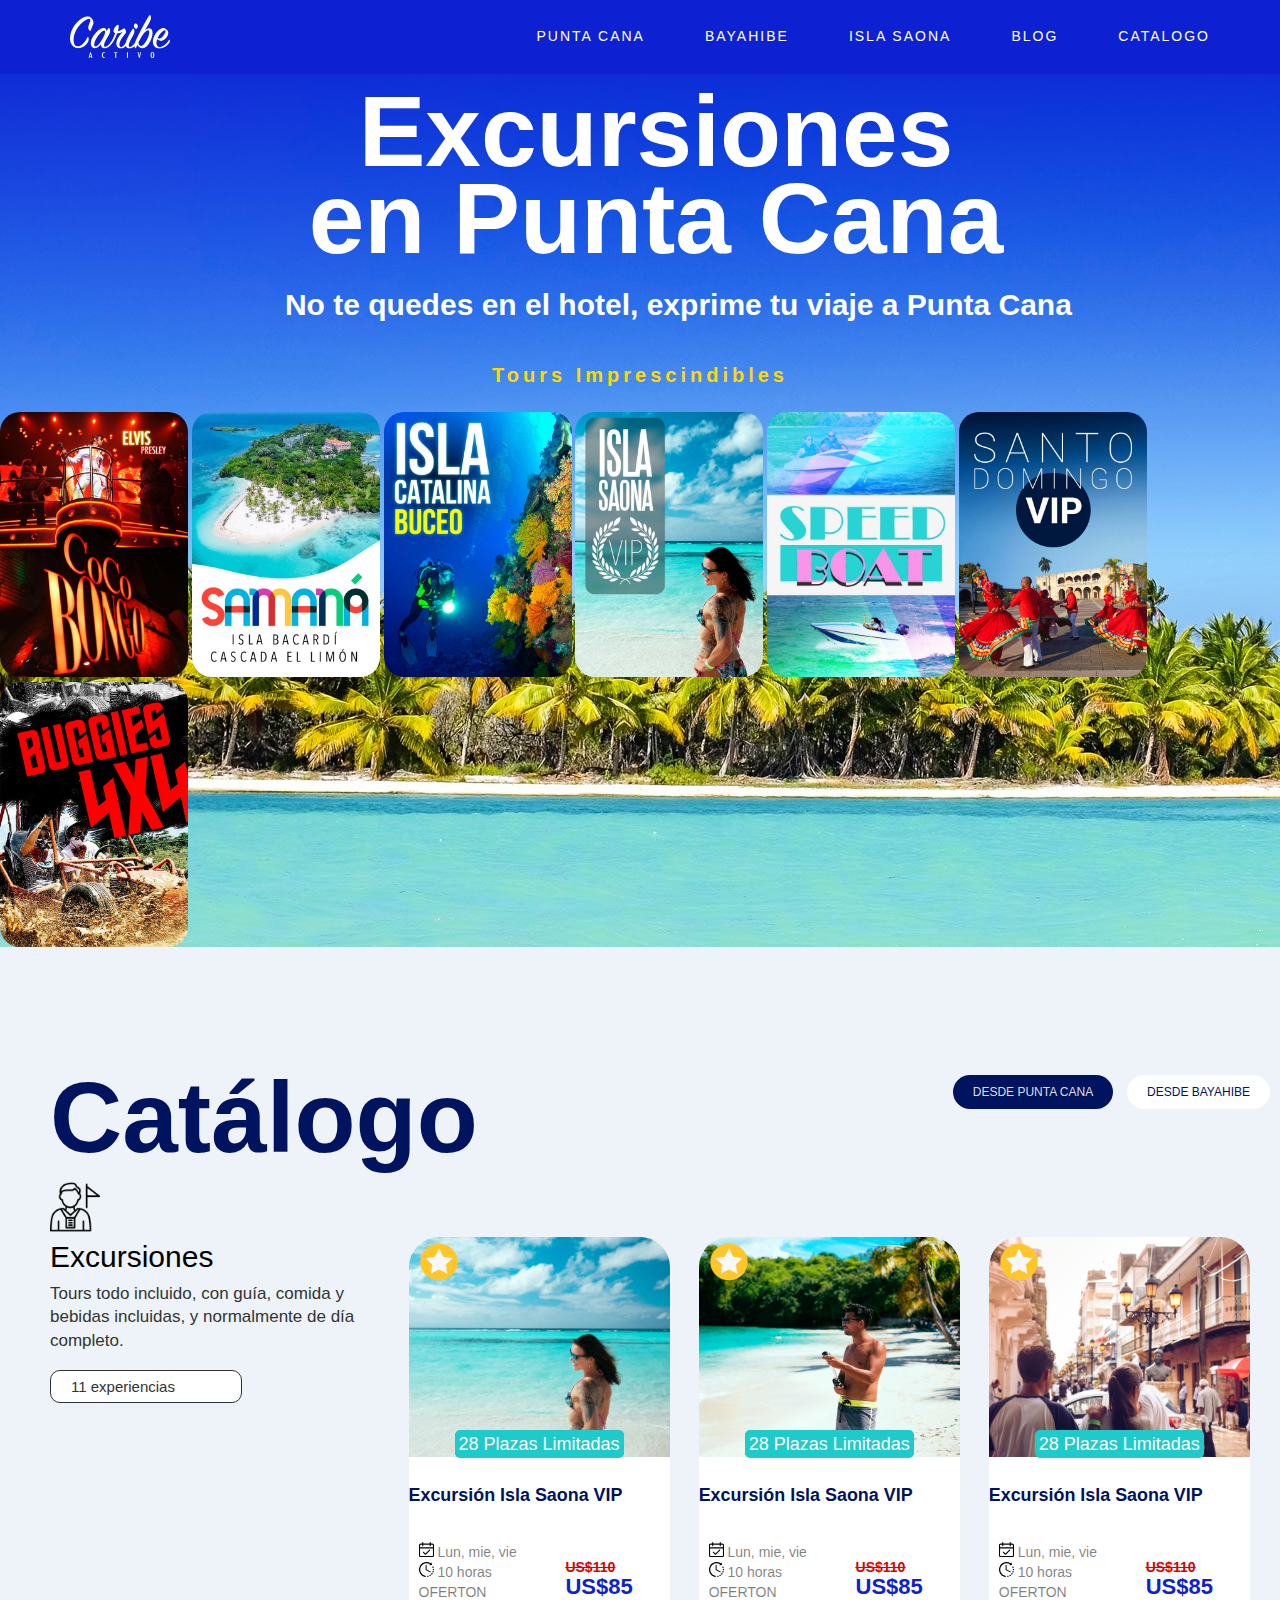
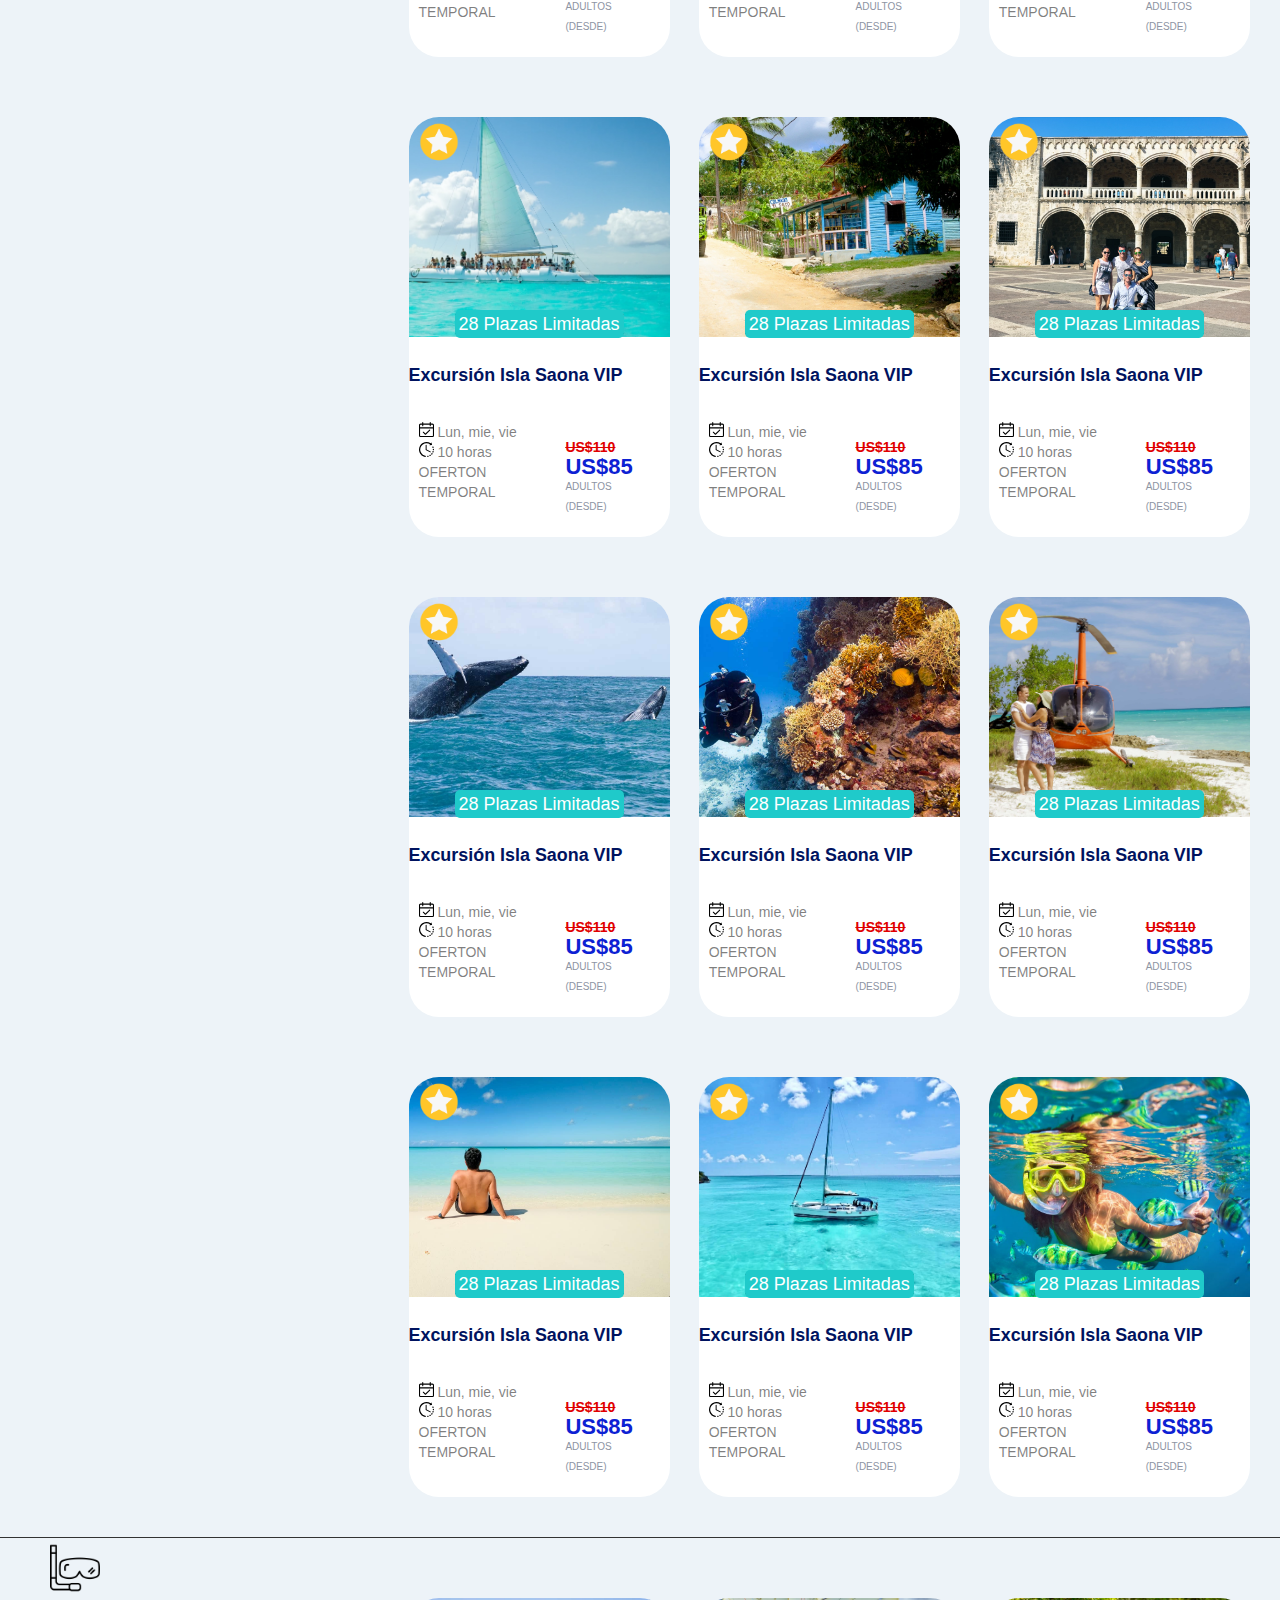
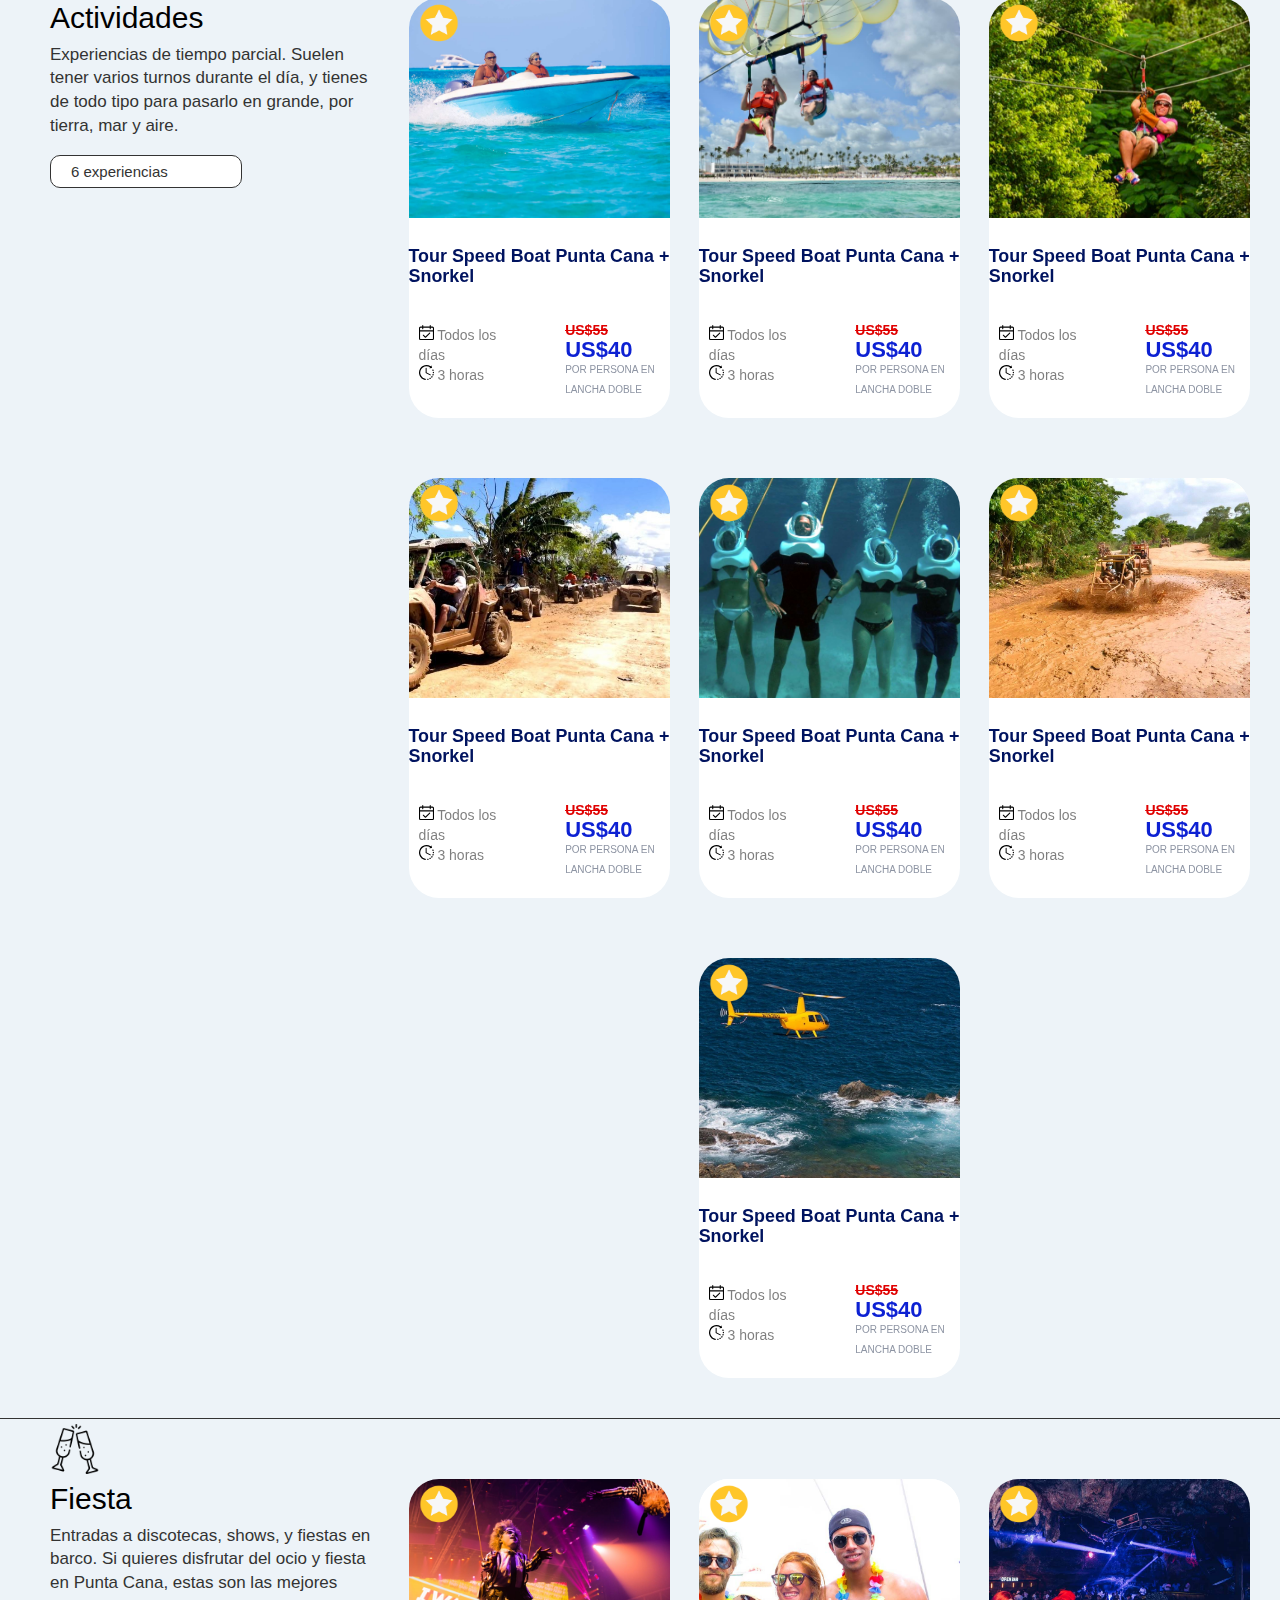
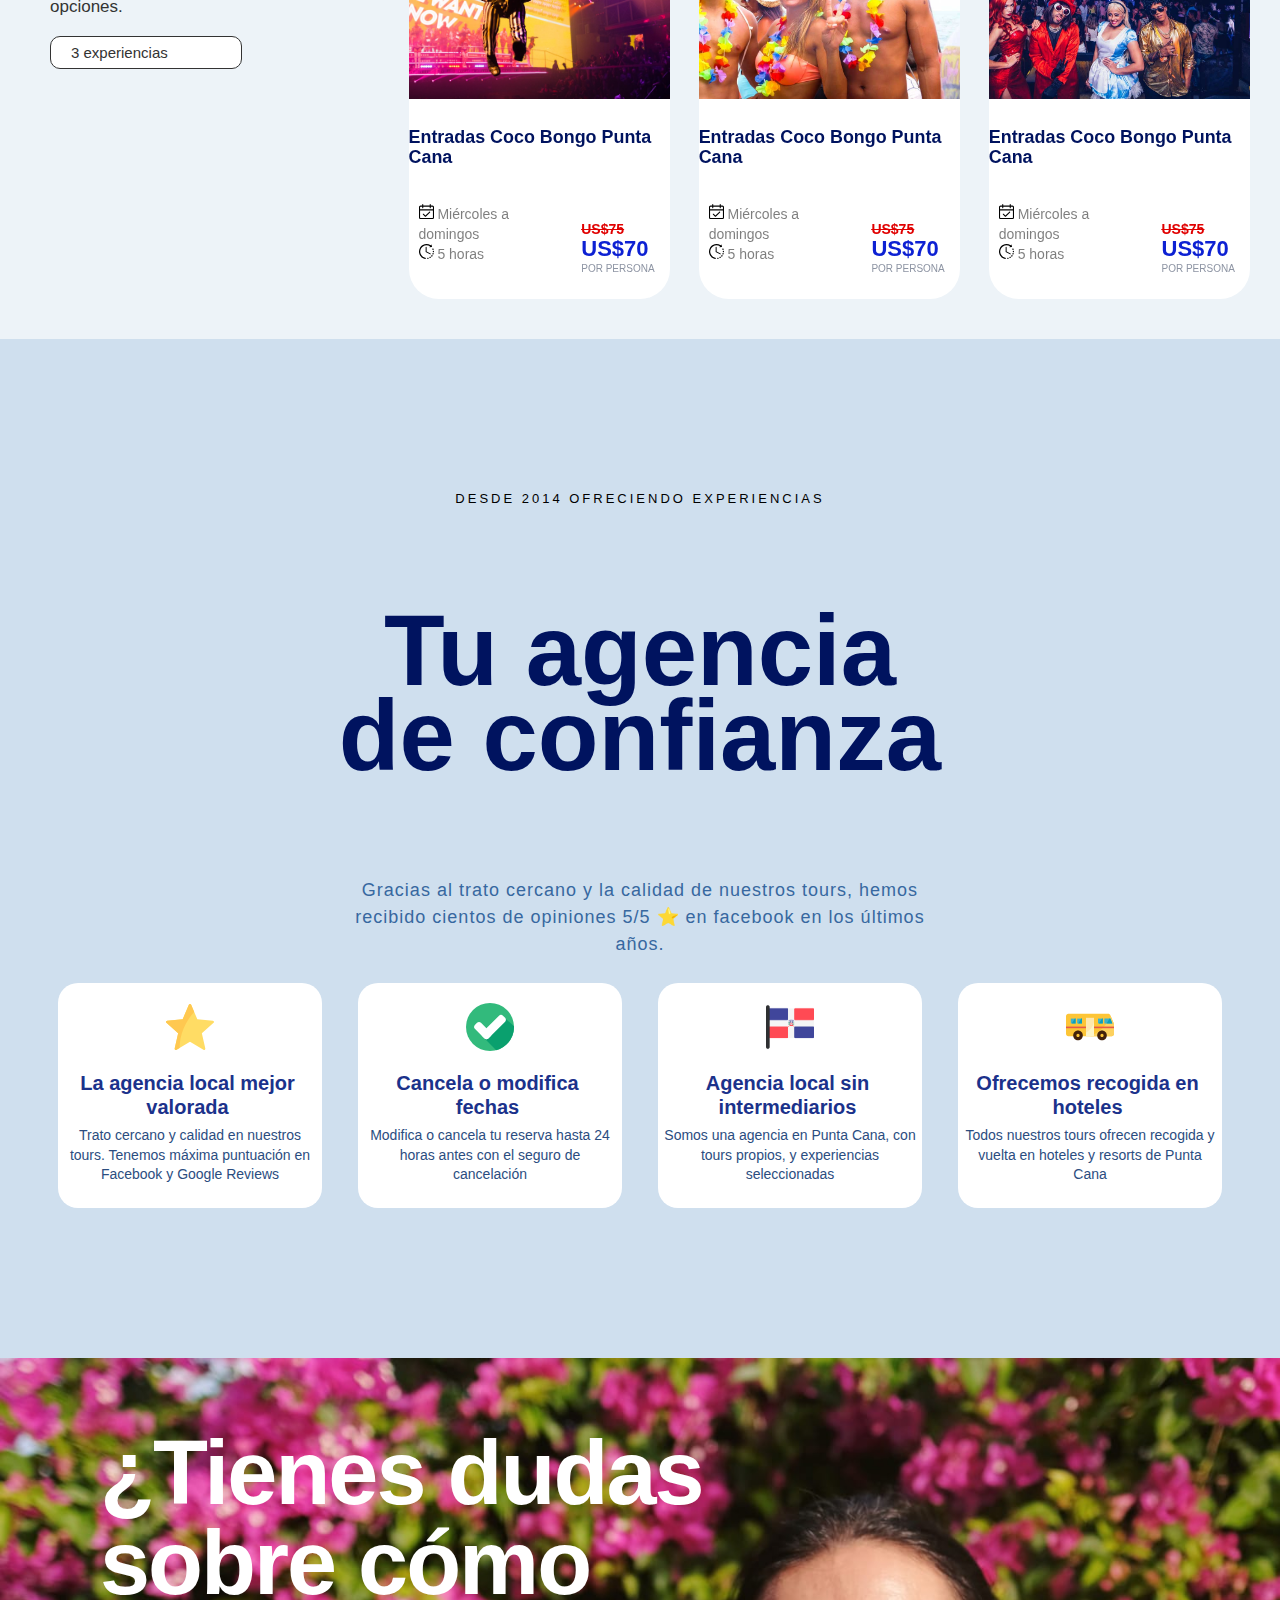
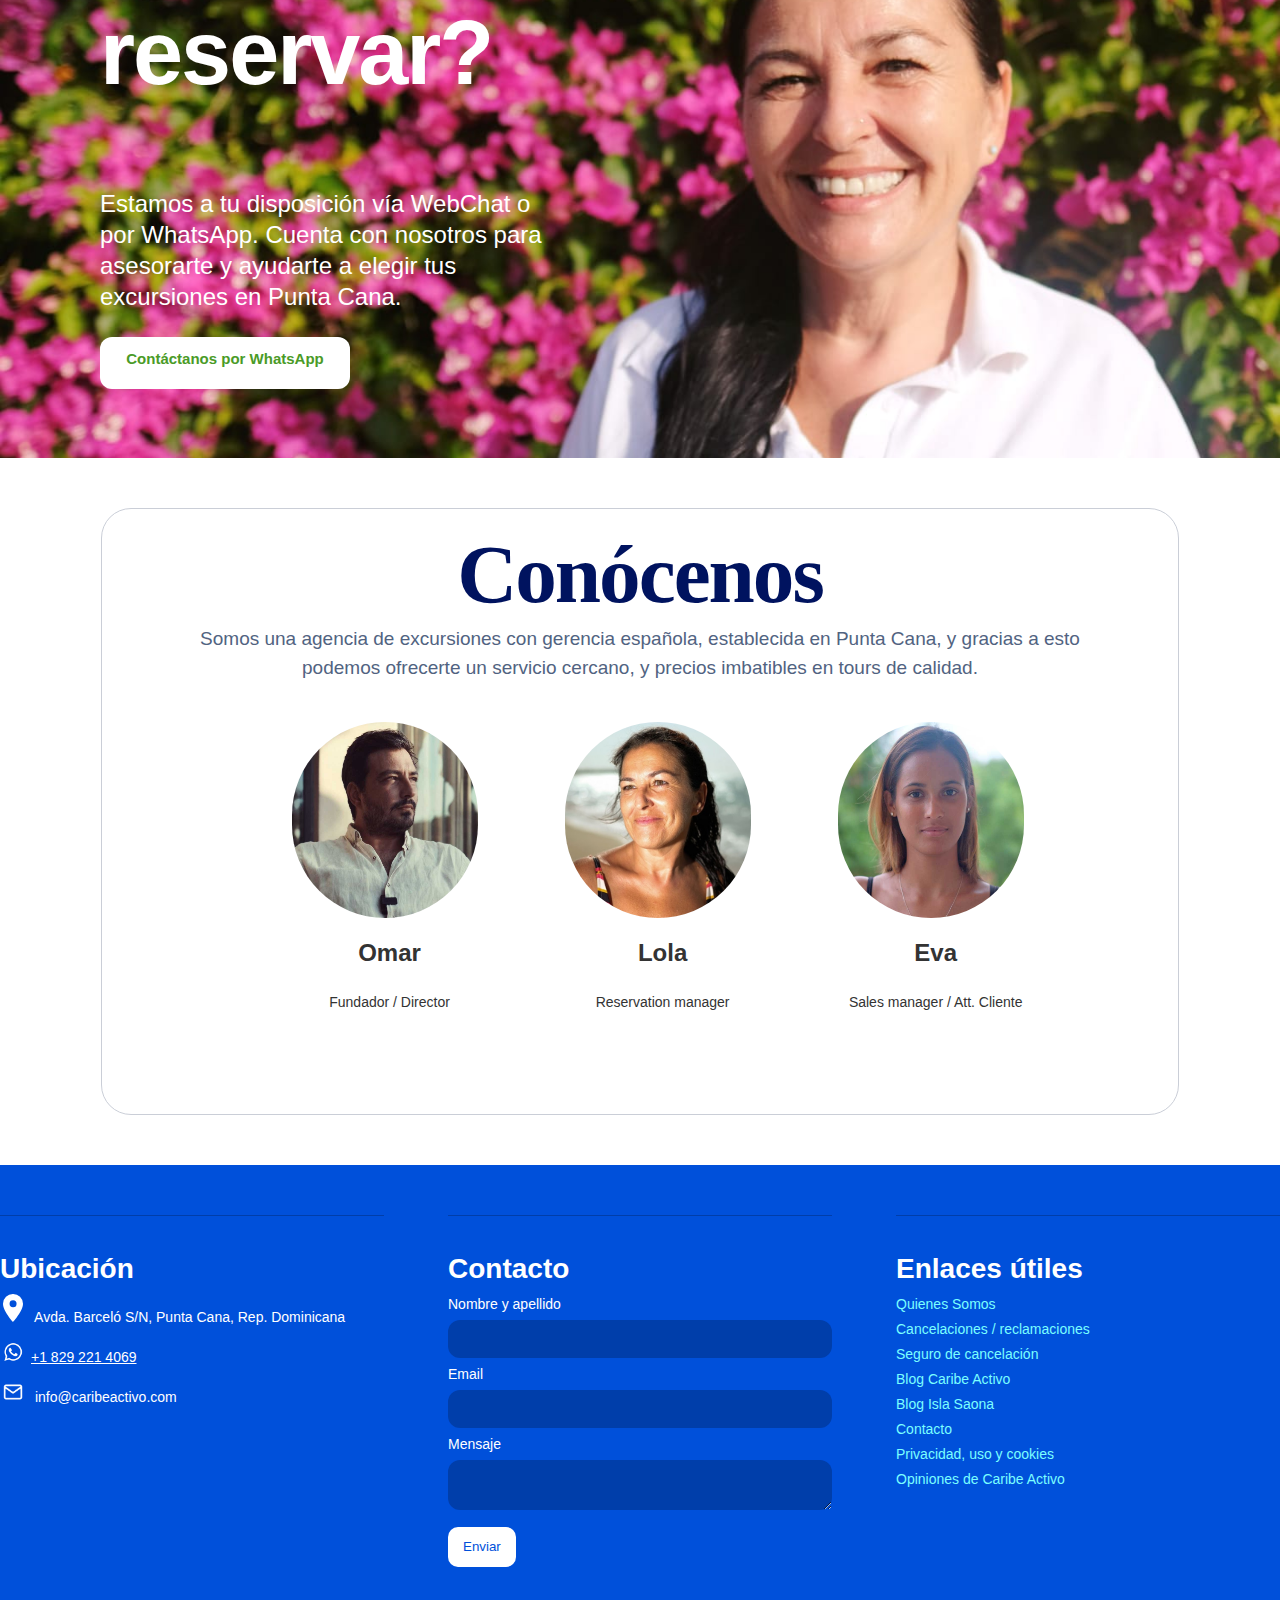
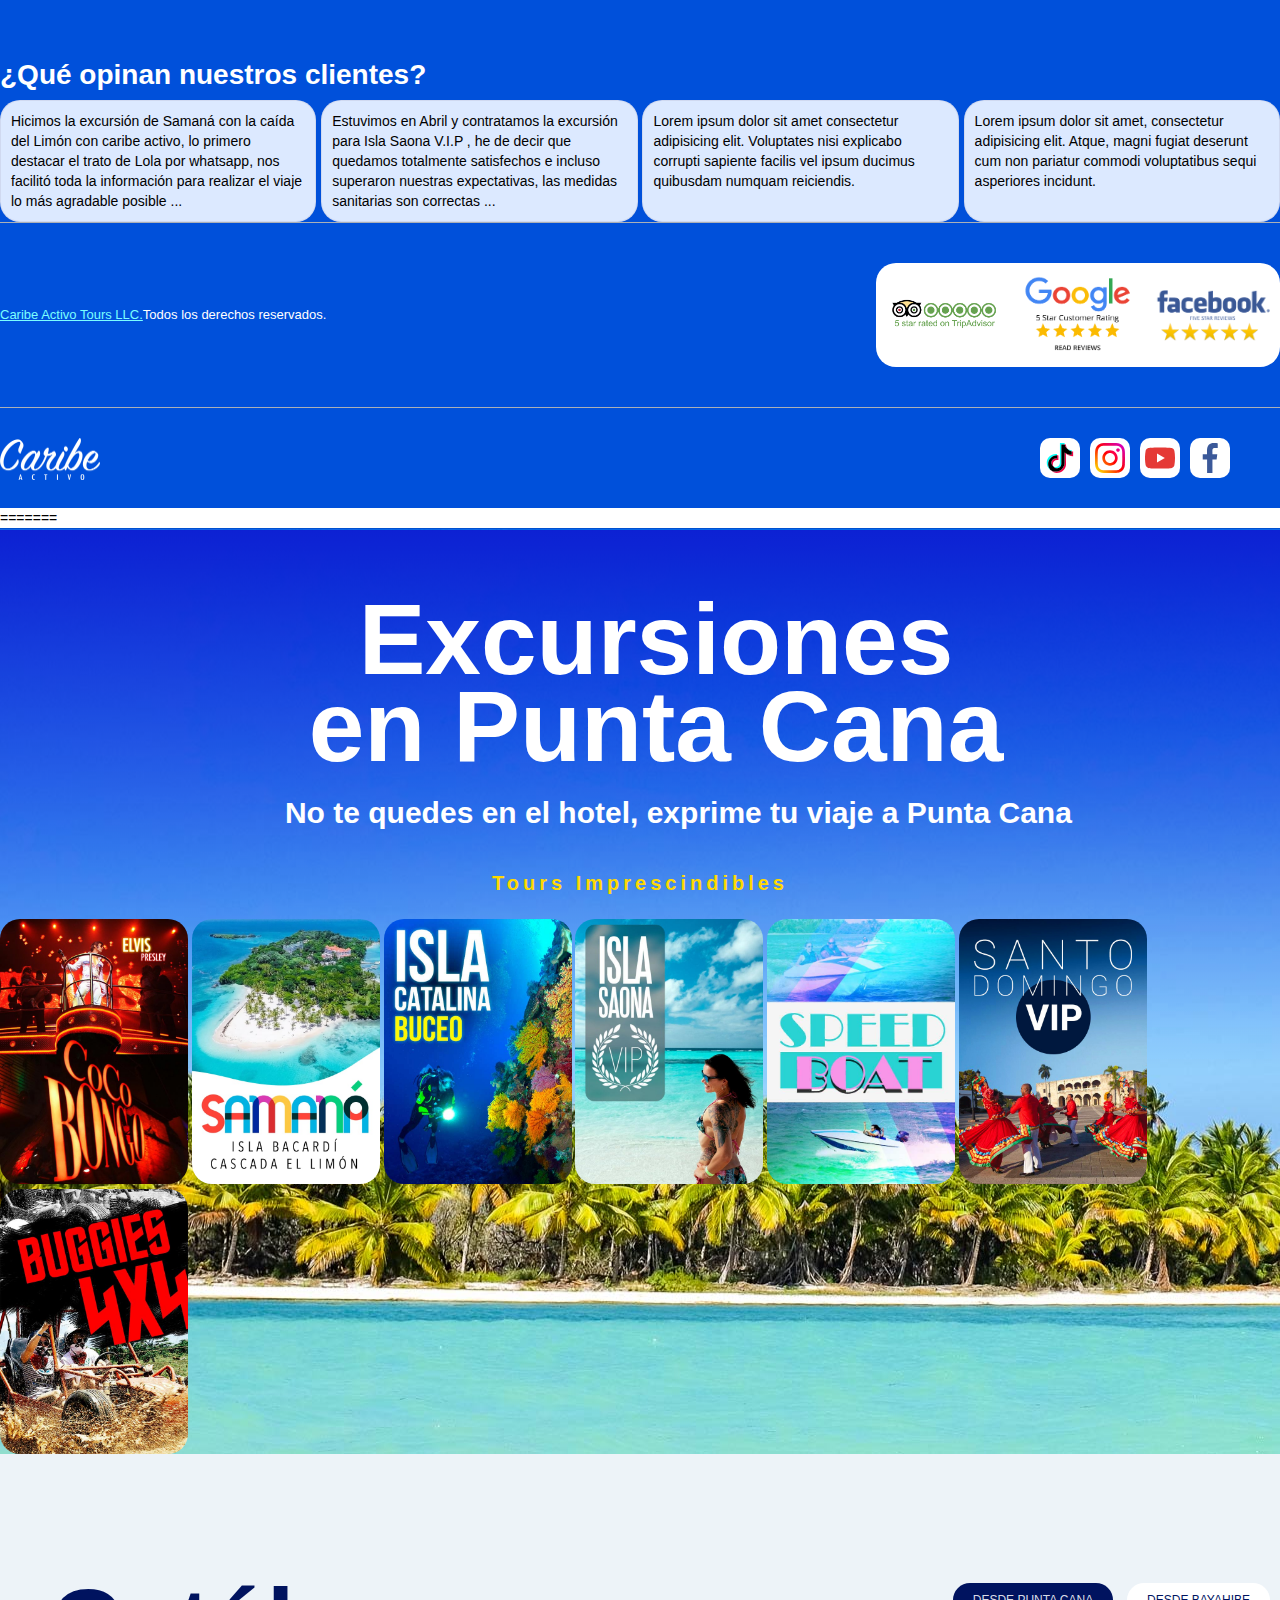
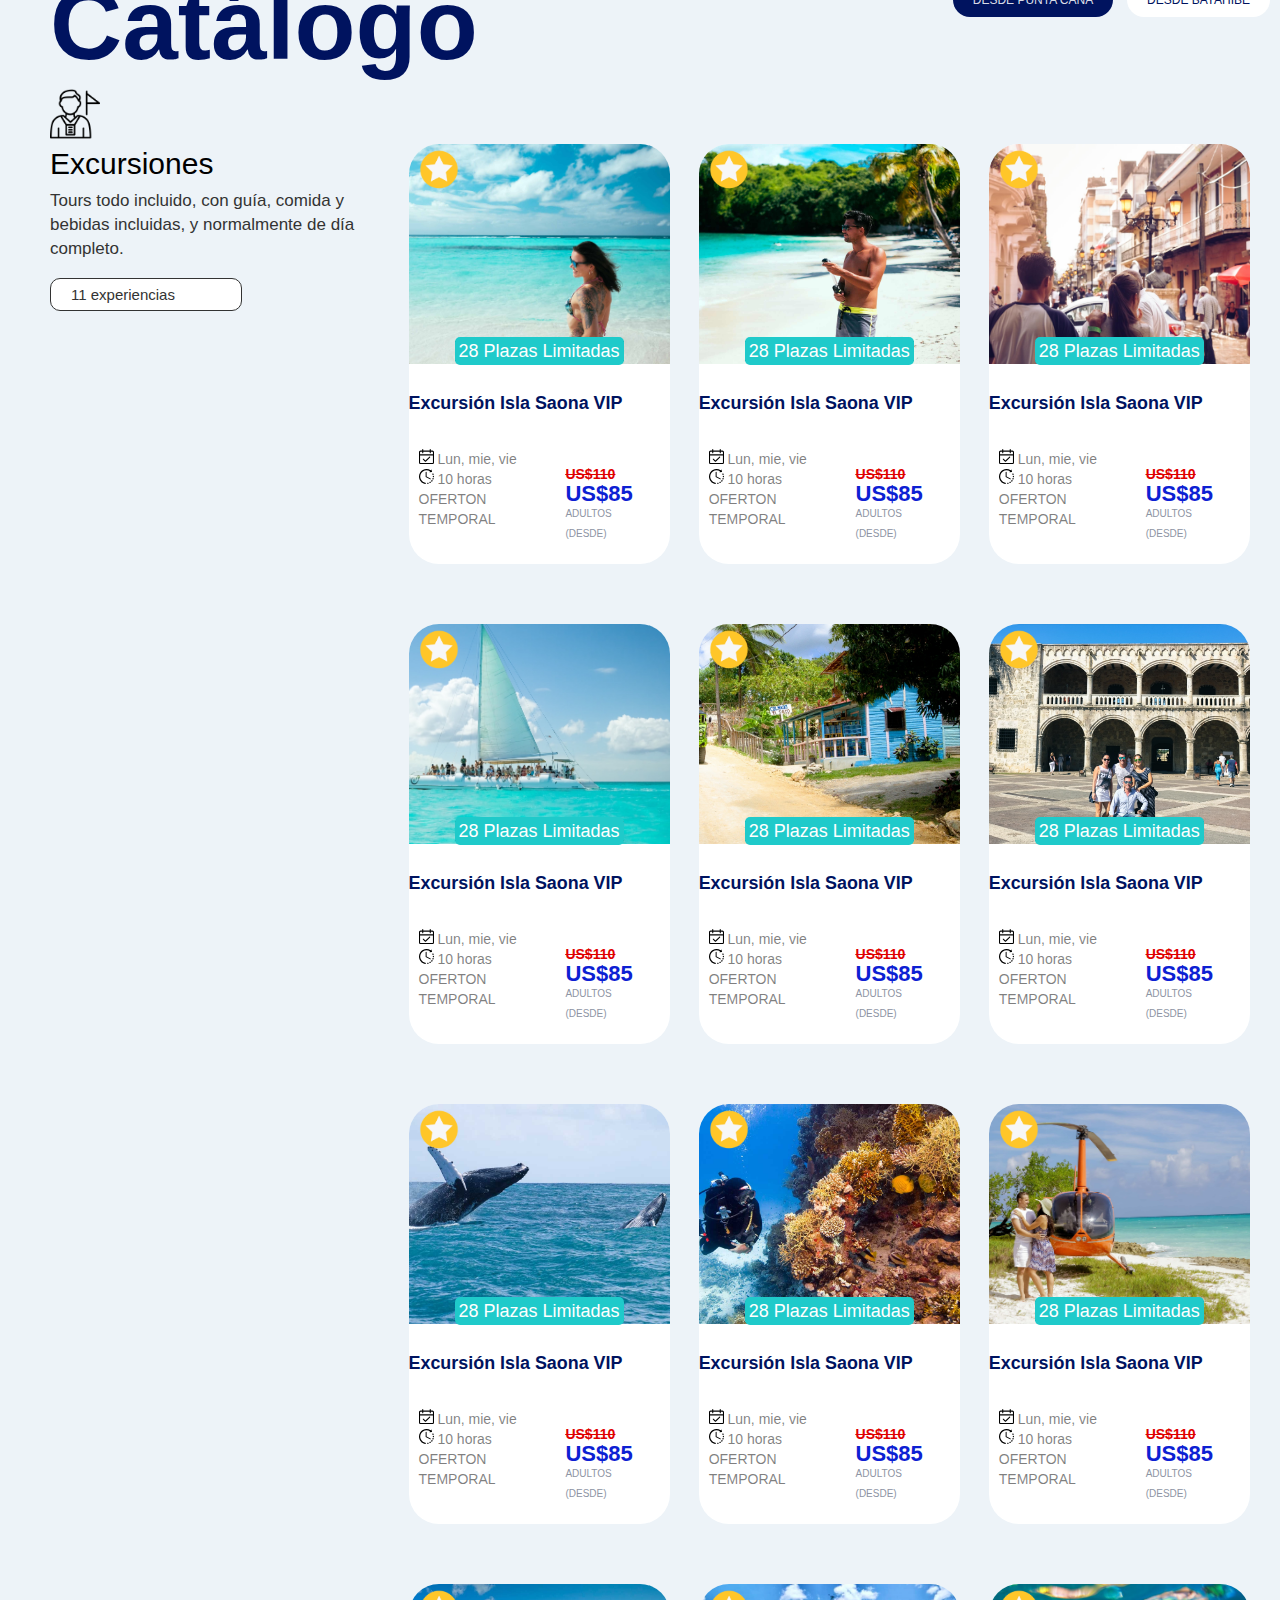
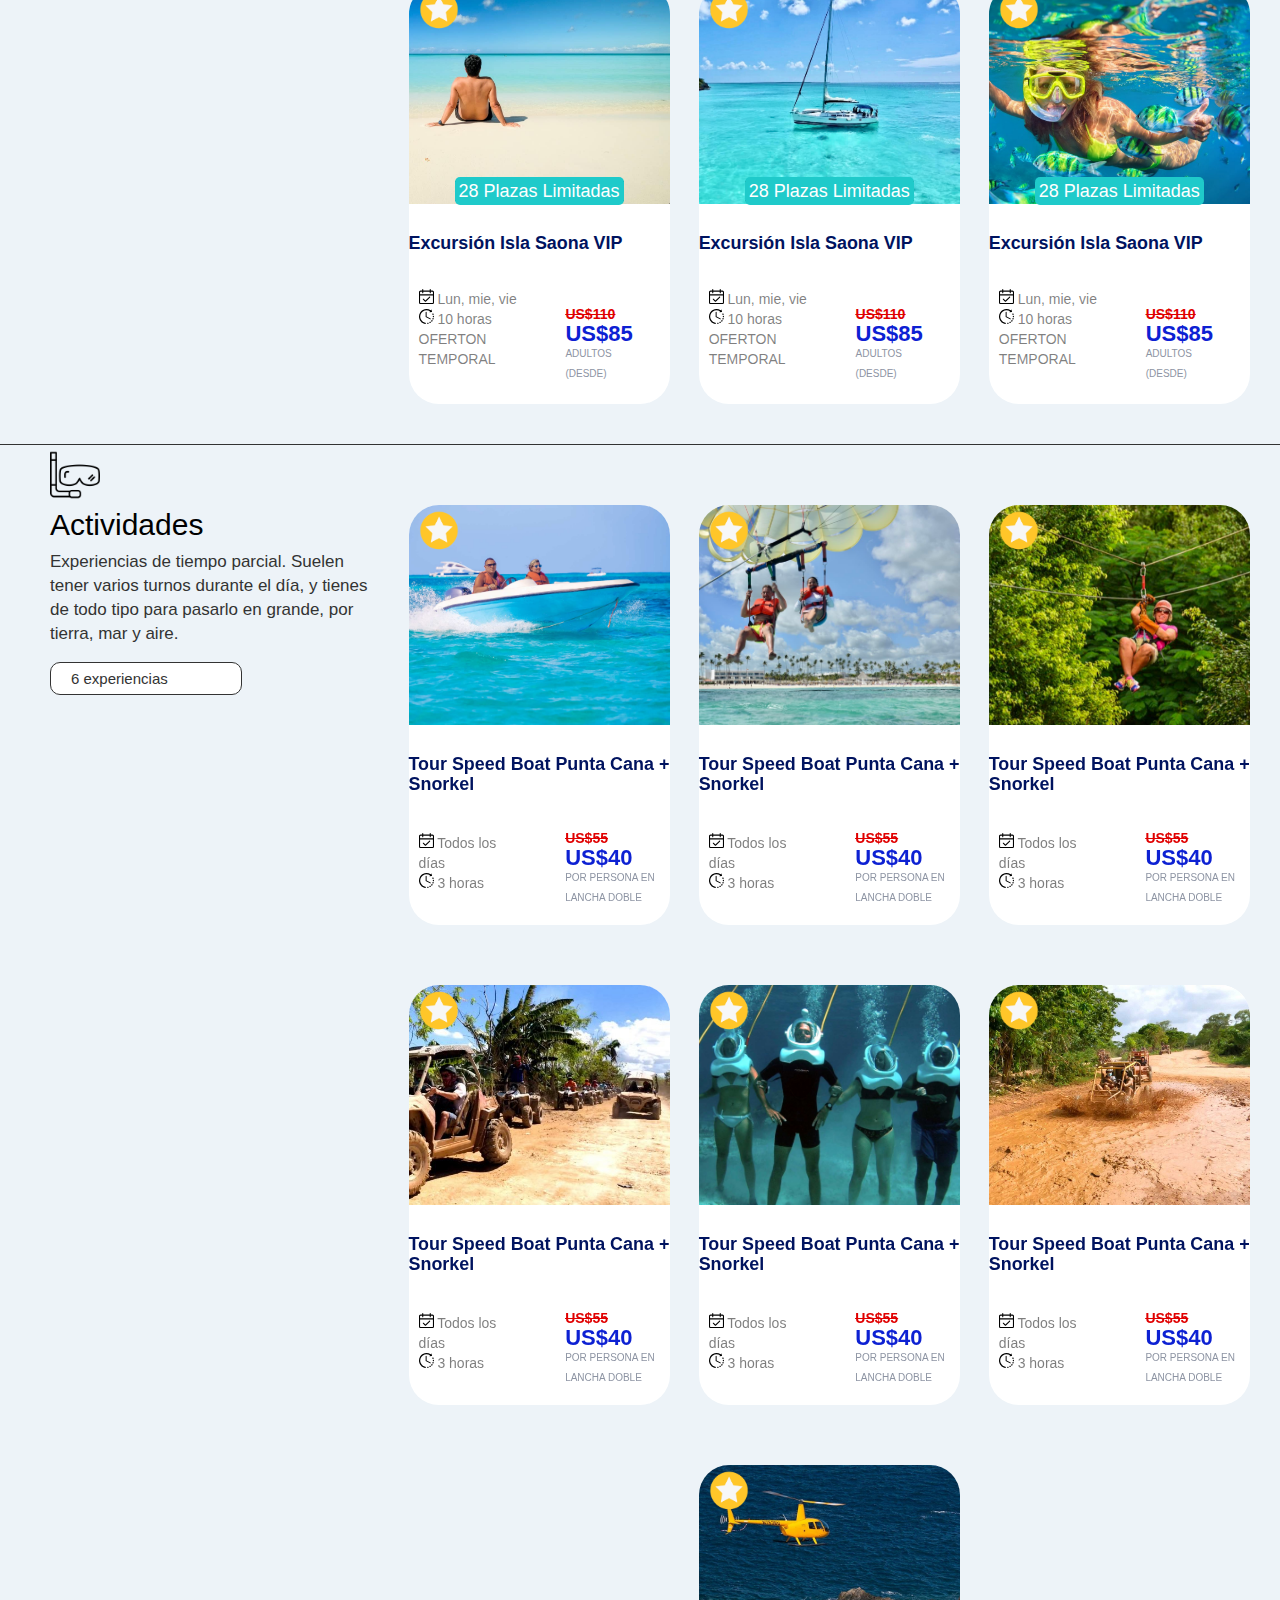
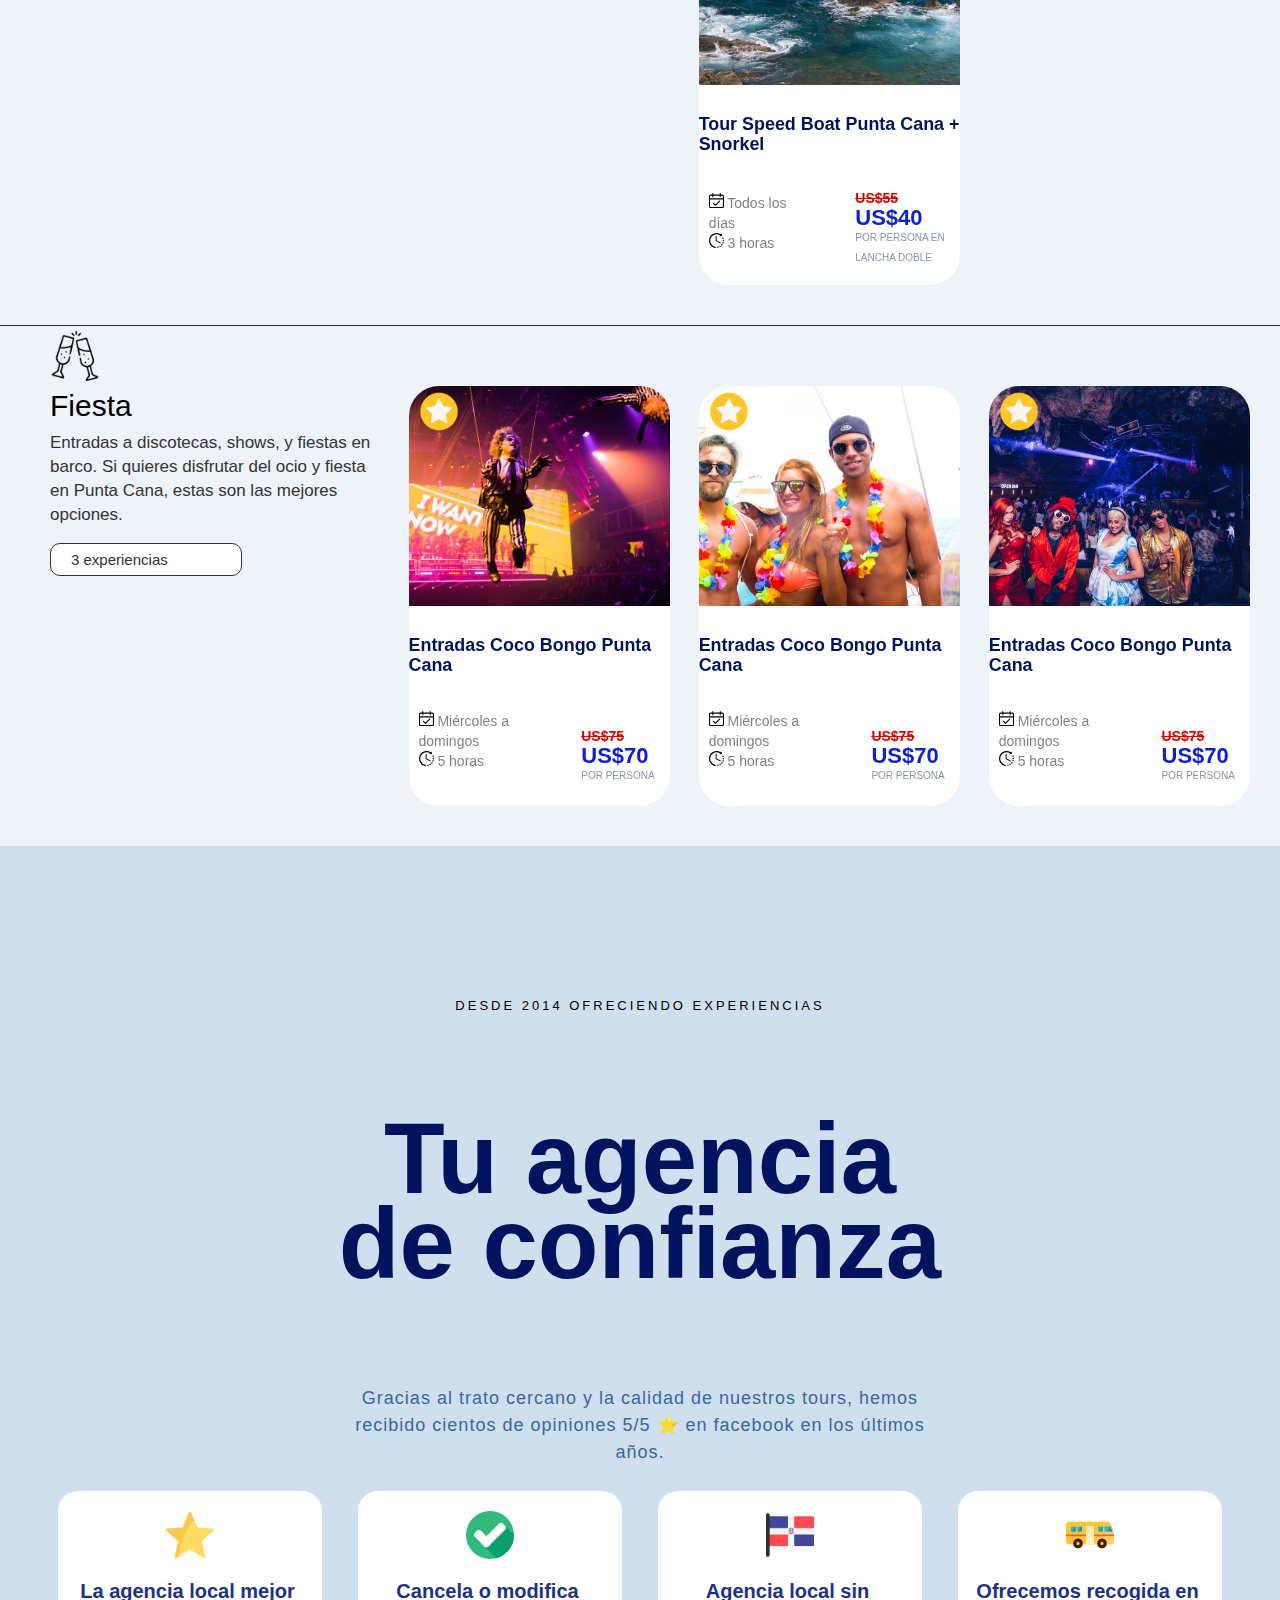
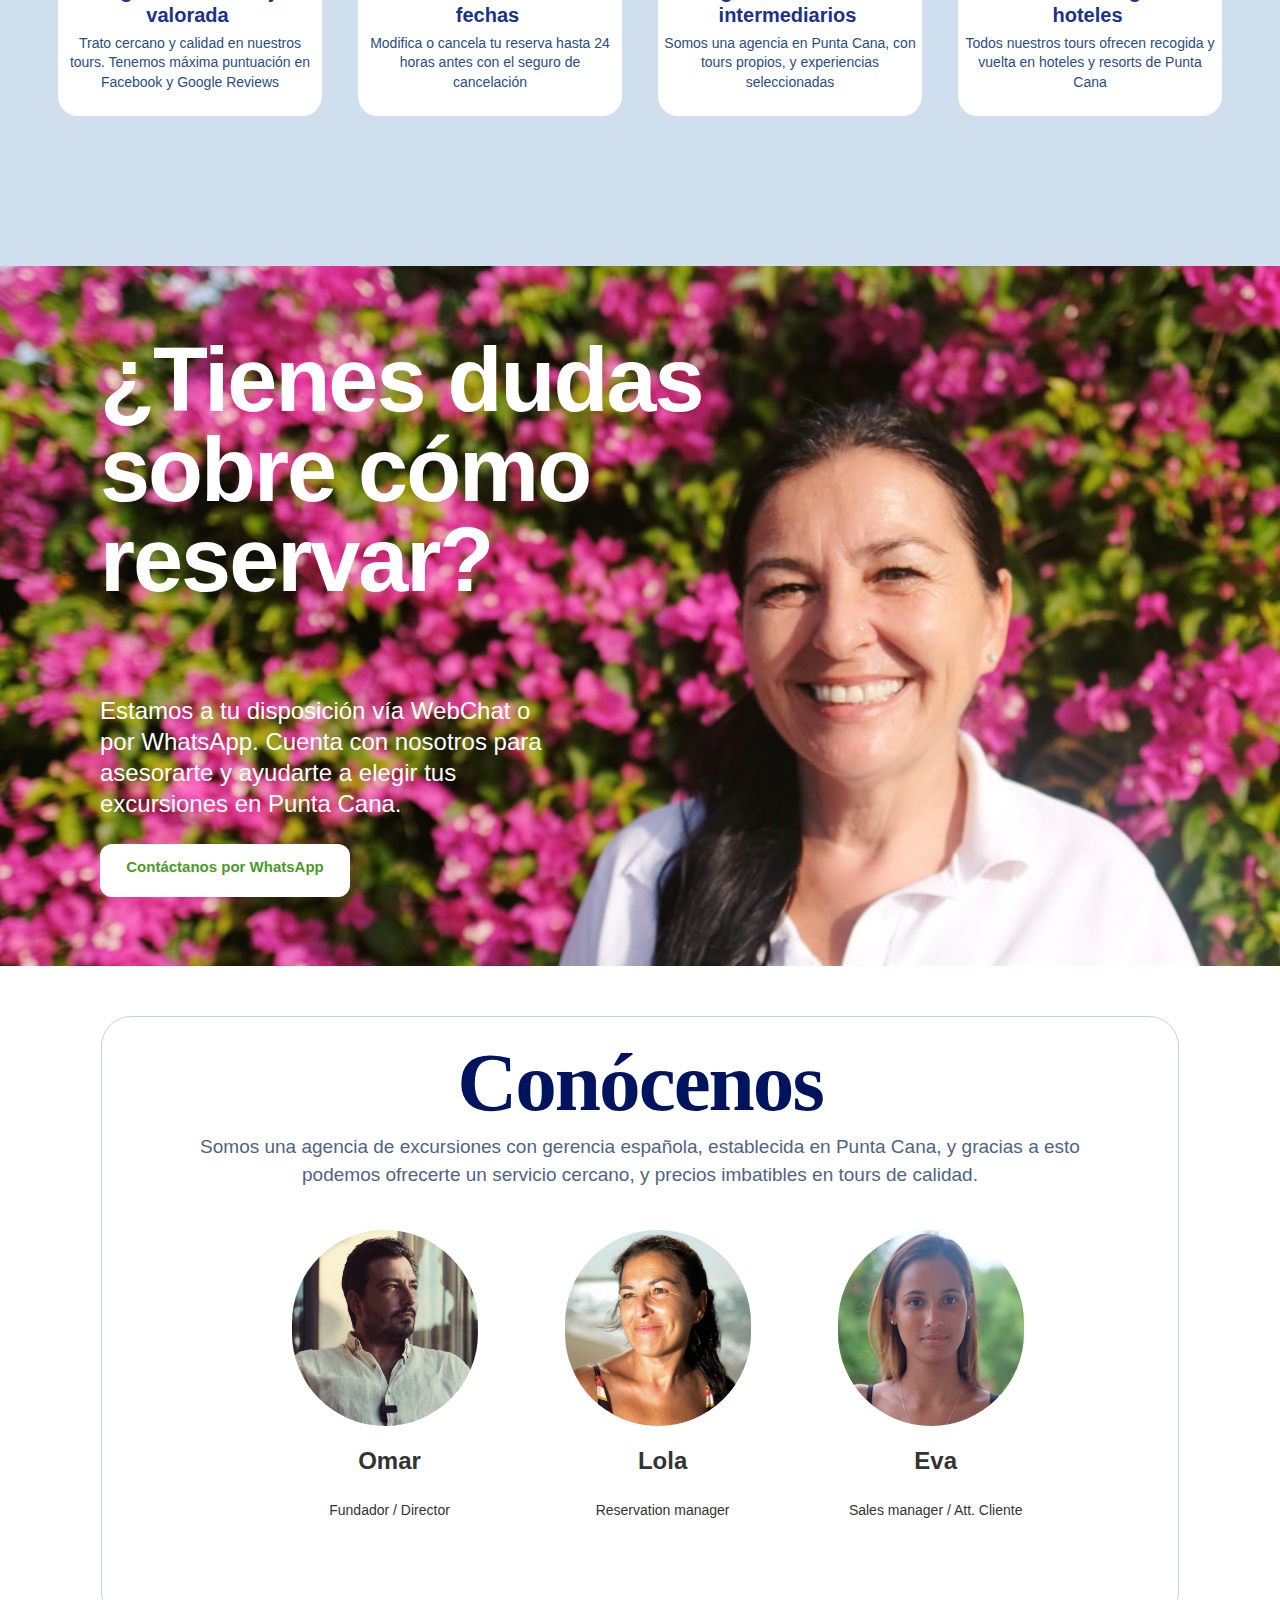
==== commit 3ca31d89: "finished" ====
--- a/index.html
+++ b/index.html
@@ -1,3 +1,4 @@
+<<<<<<< HEAD
 <!DOCTYPE html>
 <html lang="en">
 <head>
@@ -750,4 +751,758 @@
         </footer>
     </div>
 </body>
+=======
+<!DOCTYPE html>
+<html lang="en">
+<head>
+    <meta charset="UTF-8">
+    <meta http-equiv="X-UA-Compatible" content="IE=edge">
+    <meta name="viewport" content="width=device-width, initial-scale=1.0">
+    <link rel="stylesheet" href="css/style.css">
+    <title>Caribe activo</title>
+</head>
+<body>
+     <header class="nav-container">
+            <img src="images/Logo-caribe.png" alt="caribe-logo" class="caribe-logo">
+            <nav>
+                <ul class="nav-list">
+                    <li><a href="https://www.excursionesenpuntacana.com/localizacion/punta-cana">PUNTA CANA</a></li>
+                    <li><a href="https://www.excursionesenpuntacana.com/localizacion/bayahibe">BAYAHIBE</a></li>
+                    <li><a href="https://www.excursionesenpuntacana.com/localizacion/isla-saona">ISLA SAONA</a></li>
+                    <li>BLOG</li>
+                    <li>CATALOGO</li>
+                </ul>
+            </nav>
+     </header>
+    <div class="main-slice">
+        <section>
+            <div class="slice-container">
+                <div class="sliceh1"><h1>Excursiones</h1></div>
+                <div class="sliceh10"><h1>en Punta Cana</h1></div>
+                <div class="hotel"><h2>No te quedes en el hotel, exprime tu viaje a Punta Cana</h2></div>
+                <div class="tours"><h4>Tours Imprescindibles</h2></div>
+                <div class="slice">
+                    <img src="images/Elvis.jpg" alt="Elvis Presley">
+                    <img src="images/samana.jpg" alt="Samana Aventuras">
+                    <img src="images/catalina.jpg" alt="Isla Catalina">
+                    <img src="images/saona.jpg" alt="Isla Saona">
+                    <img src="images/SPEEDBOAT.jpg" alt="Speed Boat">
+                    <img src="images/SD.jpg" alt="Santo Domingo">
+                    <img src="images/BUGGIES.jpg" alt="Buggies 4x4">
+                </div>
+            </div>
+        </section>
+    </div>
+    <div class="excursions">
+        <section class="excursions-container">
+            <div class="header-containerV2">
+                <div class="catalogo"><h3>Catálogo</h3></div>
+                <div class="places"><a href="#" class="tab1">DESDE PUNTA CANA</a> <a href="#" class="tab2">DESDE BAYAHIBE</a></div>
+            </div>
+            <section class="excursionsidebar">
+                <div class="ExcursionSideBarContainer">
+                    <div class="sidebarcontent">
+                        <img src="images/user.png" alt="User logo">
+                        <h3>Excursiones</h3>
+                        <p>Tours todo incluido, con guía, comida y bebidas incluidas, y normalmente de día completo.</p>
+                        <div class="experiencias"><p>11 experiencias</p></div>
+                    </div>
+                </div>
+            
+                <div class="Excursion-Content">
+                    <div class="E-BoxesContainer">
+                        <div class="E-Box1-img"> 
+                            <img src="images/Excursions/FavEstrella.png" alt="Favoritos" class="favoritos">
+                            <div class="plazas"><a href="#">28 Plazas Limitadas</a></div>
+                        </div>
+
+                        <div class="toursboxinfo">
+                            <div class="tourstitle">
+                                <h4>Excursión Isla Saona VIP</h4>
+                            </div>                                        
+                            <div class="toursinfo">
+                                <div class="toursboxleftinfo">
+                                    <div class="schedule"> <img src="images/Excursions/schedule.svg" alt="calendario" class="schedule2"> Lun, mie, vie</div>
+                                    <div class="hours"><img src="images/Excursions/clock.svg" alt="reloj" class="clock"> 10 horas</div>
+                                    <div class="oferton"><span class="ofertonT">OFERTON TEMPORAL</span></div>
+                                </div>
+
+                                <div class="toursboxrightinfo">
+                                    <div class="oldvalue"><del> US$110</del></div>
+                                    <div class="actualvalue">US$85</div>
+                                    <div class="note">ADULTOS (DESDE)</div>
+                                </div>
+                            </div>
+                        </div>
+                    </div>
+                    <div class="E-BoxesContainer">
+                        <div class="E-Box2-img"> 
+                            <img src="images/Excursions/FavEstrella.png" alt="Favoritos" class="favoritos">
+                            <div class="plazas"><a href="#">28 Plazas Limitadas</a></div>
+                        </div>
+
+                        <div class="toursboxinfo">
+                            <div class="tourstitle">
+                                <h4>Excursión Isla Saona VIP</h4>
+                            </div>                                        
+                            <div class="toursinfo">
+                                <div class="toursboxleftinfo">
+                                    <div class="schedule"> <img src="images/Excursions/schedule.svg" alt="calendario" class="schedule2"> Lun, mie, vie</div>
+                                    <div class="hours"><img src="images/Excursions/clock.svg" alt="reloj" class="clock"> 10 horas</div>
+                                    <div class="oferton"><span class="ofertonT">OFERTON TEMPORAL</span></div>
+                                </div>
+
+                                <div class="toursboxrightinfo">
+                                    <div class="oldvalue"><del> US$110</del></div>
+                                    <div class="actualvalue">US$85</div>
+                                    <div class="note">ADULTOS (DESDE)</div>
+                                </div>
+                            </div>
+                        </div>
+                    </div>
+                    <div class="E-BoxesContainer">
+                        <div class="E-Box3-img"> 
+                            <img src="images/Excursions/FavEstrella.png" alt="Favoritos" class="favoritos">
+                            <div class="plazas"><a href="#">28 Plazas Limitadas</a></div>
+                        </div>
+
+                        <div class="toursboxinfo">
+                            <div class="tourstitle">
+                                <h4>Excursión Isla Saona VIP</h4>
+                            </div>                                        
+                            <div class="toursinfo">
+                                <div class="toursboxleftinfo">
+                                    <div class="schedule"> <img src="images/Excursions/schedule.svg" alt="calendario" class="schedule2"> Lun, mie, vie</div>
+                                    <div class="hours"><img src="images/Excursions/clock.svg" alt="reloj" class="clock"> 10 horas</div>
+                                    <div class="oferton"><span class="ofertonT">OFERTON TEMPORAL</span></div>
+                                </div>
+
+                                <div class="toursboxrightinfo">
+                                    <div class="oldvalue"><del> US$110</del></div>
+                                    <div class="actualvalue">US$85</div>
+                                    <div class="note">ADULTOS (DESDE)</div>
+                                </div>
+                            </div>
+                        </div>
+                    </div>
+                    <div class="E-BoxesContainer">
+                        <div class="E-Box4-img"> 
+                            <img src="images/Excursions/FavEstrella.png" alt="Favoritos" class="favoritos">
+                            <div class="plazas"><a href="#">28 Plazas Limitadas</a></div>
+                        </div>
+
+                        <div class="toursboxinfo">
+                            <div class="tourstitle">
+                                <h4>Excursión Isla Saona VIP</h4>
+                            </div>                                        
+                            <div class="toursinfo">
+                                <div class="toursboxleftinfo">
+                                    <div class="schedule"> <img src="images/Excursions/schedule.svg" alt="calendario" class="schedule2"> Lun, mie, vie</div>
+                                    <div class="hours"><img src="images/Excursions/clock.svg" alt="reloj" class="clock"> 10 horas</div>
+                                    <div class="oferton"><span class="ofertonT">OFERTON TEMPORAL</span></div>
+                                </div>
+
+                                <div class="toursboxrightinfo">
+                                    <div class="oldvalue"><del> US$110</del></div>
+                                    <div class="actualvalue">US$85</div>
+                                    <div class="note">ADULTOS (DESDE)</div>
+                                </div>
+                            </div>
+                        </div>
+                    </div>
+                    <div class="E-BoxesContainer">
+                        <div class="E-Box5-img"> 
+                            <img src="images/Excursions/FavEstrella.png" alt="Favoritos" class="favoritos">
+                            <div class="plazas"><a href="#">28 Plazas Limitadas</a></div>
+                        </div>
+
+                        <div class="toursboxinfo">
+                            <div class="tourstitle">
+                                <h4>Excursión Isla Saona VIP</h4>
+                            </div>                                        
+                            <div class="toursinfo">
+                                <div class="toursboxleftinfo">
+                                    <div class="schedule"> <img src="images/Excursions/schedule.svg" alt="calendario" class="schedule2"> Lun, mie, vie</div>
+                                    <div class="hours"><img src="images/Excursions/clock.svg" alt="reloj" class="clock"> 10 horas</div>
+                                    <div class="oferton"><span class="ofertonT">OFERTON TEMPORAL</span></div>
+                                </div>
+
+                                <div class="toursboxrightinfo">
+                                    <div class="oldvalue"><del> US$110</del></div>
+                                    <div class="actualvalue">US$85</div>
+                                    <div class="note">ADULTOS (DESDE)</div>
+                                </div>
+                            </div>
+                        </div>
+                    </div>
+                    <div class="E-BoxesContainer">
+                        <div class="E-Box6-img"> 
+                            <img src="images/Excursions/FavEstrella.png" alt="Favoritos" class="favoritos">
+                            <div class="plazas"><a href="#">28 Plazas Limitadas</a></div>
+                        </div>
+
+                        <div class="toursboxinfo">
+                            <div class="tourstitle">
+                                <h4>Excursión Isla Saona VIP</h4>
+                            </div>                                        
+                            <div class="toursinfo">
+                                <div class="toursboxleftinfo">
+                                    <div class="schedule"> <img src="images/Excursions/schedule.svg" alt="calendario" class="schedule2"> Lun, mie, vie</div>
+                                    <div class="hours"><img src="images/Excursions/clock.svg" alt="reloj" class="clock"> 10 horas</div>
+                                    <div class="oferton"><span class="ofertonT">OFERTON TEMPORAL</span></div>
+                                </div>
+
+                                <div class="toursboxrightinfo">
+                                    <div class="oldvalue"><del> US$110</del></div>
+                                    <div class="actualvalue">US$85</div>
+                                    <div class="note">ADULTOS (DESDE)</div>
+                                </div>
+                            </div>
+                        </div>
+                    </div>
+                    <div class="E-BoxesContainer">
+                        <div class="E-Box7-img"> 
+                            <img src="images/Excursions/FavEstrella.png" alt="Favoritos" class="favoritos">
+                            <div class="plazas"><a href="#">28 Plazas Limitadas</a></div>
+                        </div>
+
+                        <div class="toursboxinfo">
+                            <div class="tourstitle">
+                                <h4>Excursión Isla Saona VIP</h4>
+                            </div>                                        
+                            <div class="toursinfo">
+                                <div class="toursboxleftinfo">
+                                    <div class="schedule"> <img src="images/Excursions/schedule.svg" alt="calendario" class="schedule2"> Lun, mie, vie</div>
+                                    <div class="hours"><img src="images/Excursions/clock.svg" alt="reloj" class="clock"> 10 horas</div>
+                                    <div class="oferton"><span class="ofertonT">OFERTON TEMPORAL</span></div>
+                                </div>
+
+                                <div class="toursboxrightinfo">
+                                    <div class="oldvalue"><del> US$110</del></div>
+                                    <div class="actualvalue">US$85</div>
+                                    <div class="note">ADULTOS (DESDE)</div>
+                                </div>
+                            </div>
+                        </div>
+                    </div>
+                    <div class="E-BoxesContainer">
+                        <div class="E-Box8-img"> 
+                            <img src="images/Excursions/FavEstrella.png" alt="Favoritos" class="favoritos">
+                            <div class="plazas"><a href="#">28 Plazas Limitadas</a></div>
+                        </div>
+
+                        <div class="toursboxinfo">
+                            <div class="tourstitle">
+                                <h4>Excursión Isla Saona VIP</h4>
+                            </div>                                        
+                            <div class="toursinfo">
+                                <div class="toursboxleftinfo">
+                                    <div class="schedule"> <img src="images/Excursions/schedule.svg" alt="calendario" class="schedule2"> Lun, mie, vie</div>
+                                    <div class="hours"><img src="images/Excursions/clock.svg" alt="reloj" class="clock"> 10 horas</div>
+                                    <div class="oferton"><span class="ofertonT">OFERTON TEMPORAL</span></div>
+                                </div>
+
+                                <div class="toursboxrightinfo">
+                                    <div class="oldvalue"><del> US$110</del></div>
+                                    <div class="actualvalue">US$85</div>
+                                    <div class="note">ADULTOS (DESDE)</div>
+                                </div>
+                            </div>
+                        </div>
+                    </div>
+                    <div class="E-BoxesContainer">
+                        <div class="E-Box9-img"> 
+                            <img src="images/Excursions/FavEstrella.png" alt="Favoritos" class="favoritos">
+                            <div class="plazas"><a href="#">28 Plazas Limitadas</a></div>
+                        </div>
+
+                        <div class="toursboxinfo">
+                            <div class="tourstitle">
+                                <h4>Excursión Isla Saona VIP</h4>
+                            </div>                                        
+                            <div class="toursinfo">
+                                <div class="toursboxleftinfo">
+                                    <div class="schedule"> <img src="images/Excursions/schedule.svg" alt="calendario" class="schedule2"> Lun, mie, vie</div>
+                                    <div class="hours"><img src="images/Excursions/clock.svg" alt="reloj" class="clock"> 10 horas</div>
+                                    <div class="oferton"><span class="ofertonT">OFERTON TEMPORAL</span></div>
+                                </div>
+
+                                <div class="toursboxrightinfo">
+                                    <div class="oldvalue"><del> US$110</del></div>
+                                    <div class="actualvalue">US$85</div>
+                                    <div class="note">ADULTOS (DESDE)</div>
+                                </div>
+                            </div>
+                        </div>
+                    </div>
+                    <div class="E-BoxesContainer">
+                        <div class="E-Box10-img"> 
+                            <img src="images/Excursions/FavEstrella.png" alt="Favoritos" class="favoritos">
+                            <div class="plazas"><a href="#">28 Plazas Limitadas</a></div>
+                        </div>
+
+                        <div class="toursboxinfo">
+                            <div class="tourstitle">
+                                <h4>Excursión Isla Saona VIP</h4>
+                            </div>                                        
+                            <div class="toursinfo">
+                                <div class="toursboxleftinfo">
+                                    <div class="schedule"> <img src="images/Excursions/schedule.svg" alt="calendario" class="schedule2"> Lun, mie, vie</div>
+                                    <div class="hours"><img src="images/Excursions/clock.svg" alt="reloj" class="clock"> 10 horas</div>
+                                    <div class="oferton"><span class="ofertonT">OFERTON TEMPORAL</span></div>
+                                </div>
+
+                                <div class="toursboxrightinfo">
+                                    <div class="oldvalue"><del> US$110</del></div>
+                                    <div class="actualvalue">US$85</div>
+                                    <div class="note">ADULTOS (DESDE)</div>
+                                </div>
+                            </div>
+                        </div>
+                    </div>
+                    <div class="E-BoxesContainer">
+                        <div class="E-Box11-img"> 
+                            <img src="images/Excursions/FavEstrella.png" alt="Favoritos" class="favoritos">
+                            <div class="plazas"><a href="#">28 Plazas Limitadas</a></div>
+                        </div>
+
+                        <div class="toursboxinfo">
+                            <div class="tourstitle">
+                                <h4>Excursión Isla Saona VIP</h4>
+                            </div>                                        
+                            <div class="toursinfo">
+                                <div class="toursboxleftinfo">
+                                    <div class="schedule"> <img src="images/Excursions/schedule.svg" alt="calendario" class="schedule2"> Lun, mie, vie</div>
+                                    <div class="hours"><img src="images/Excursions/clock.svg" alt="reloj" class="clock"> 10 horas</div>
+                                    <div class="oferton"><span class="ofertonT">OFERTON TEMPORAL</span></div>
+                                </div>
+
+                                <div class="toursboxrightinfo">
+                                    <div class="oldvalue"><del> US$110</del></div>
+                                    <div class="actualvalue">US$85</div>
+                                    <div class="note">ADULTOS (DESDE)</div>
+                                </div>
+                            </div>
+                        </div>
+                    </div>
+                    <div class="E-BoxesContainer">
+                        <div class="E-Box12-img"> 
+                            <img src="images/Excursions/FavEstrella.png" alt="Favoritos" class="favoritos">
+                            <div class="plazas"><a href="#">28 Plazas Limitadas</a></div>
+                        </div>
+
+                        <div class="toursboxinfo">
+                            <div class="tourstitle">
+                                <h4>Excursión Isla Saona VIP</h4>
+                            </div>                                        
+                            <div class="toursinfo">
+                                <div class="toursboxleftinfo">
+                                    <div class="schedule"> <img src="images/Excursions/schedule.svg" alt="calendario" class="schedule2"> Lun, mie, vie</div>
+                                    <div class="hours"><img src="images/Excursions/clock.svg" alt="reloj" class="clock"> 10 horas</div>
+                                    <div class="oferton"><span class="ofertonT">OFERTON TEMPORAL</span></div>
+                                </div>
+
+                                <div class="toursboxrightinfo">
+                                    <div class="oldvalue"><del> US$110</del></div>
+                                    <div class="actualvalue">US$85</div>
+                                    <div class="note">ADULTOS (DESDE)</div>
+                                </div>
+                            </div>
+                        </div>
+                    </div>
+                </div>
+            </section>
+            <section class="sidebar-and-activities">
+                <div class="Activities-Side-Bar-Container">
+                    <div class="sidebarcontent">
+                        <img src="images/activities/activitieslogo.png" alt="Actividades logo">
+                        <h3>Actividades</h3>
+                        <p>Experiencias de tiempo parcial. Suelen tener varios turnos durante el día, y tienes de todo tipo para pasarlo en grande, por tierra, mar y aire.</p>
+                        <div class="experiencias"><p>6 experiencias</p></div>
+                    </div>
+                </div>
+                <div class="actividades-container">
+                    <div class="A-Boxes-Container">
+                                <div class="A-Box1-img"> 
+                                    <img src="images/Excursions/FavEstrella.png" alt="Favoritos" class="favoritos">
+                                </div>
+                                <div class="toursboxinfo">
+                                    <div class="tourstitle">
+                                        <h4>Tour Speed Boat Punta Cana + Snorkel</h4>
+                                    </div>
+                                <div class="toursinfo">
+                                    <div class="toursboxleftinfo">
+                                        <div class="schedule"> <img src="images/Excursions/schedule.svg" alt="calendario" class="schedule2"> Todos los días</div>
+                                        <div class="hours"><img src="images/Excursions/clock.svg" alt="boxreloj" class="clock"> 3 horas</div>
+                                    </div>
+            
+                                    <div class="toursboxrightinfo">
+                                        <div class="oldvalue"><del> US$55</del></div>
+                                        <div class="actualvalue">US$40</div>
+                                        <div class="note">POR PERSONA EN <br> LANCHA DOBLE</div>
+                                    </div>
+                                </div>
+                            </div>
+                    </div>
+                    <div class="A-Boxes-Container">
+                            <div class="A-Box2-img"> 
+                                <img src="images/Excursions/FavEstrella.png" alt="Favoritos" class="favoritos">
+                            </div>
+                            <div class="toursboxinfo">
+                                <div class="tourstitle">
+                                    <h4>Tour Speed Boat Punta Cana + Snorkel</h4>
+                                </div>
+                            <div class="toursinfo">
+                                <div class="toursboxleftinfo">
+                                    <div class="schedule"> <img src="images/Excursions/schedule.svg" alt="calendario" class="schedule2"> Todos los días</div>
+                                    <div class="hours"><img src="images/Excursions/clock.svg" alt="boxreloj" class="clock"> 3 horas</div>
+                                </div>
+        
+                                <div class="toursboxrightinfo">
+                                    <div class="oldvalue"><del> US$55</del></div>
+                                    <div class="actualvalue">US$40</div>
+                                    <div class="note">POR PERSONA EN <br> LANCHA DOBLE</div>
+                                </div>
+                            </div>
+                        </div>
+                    </div>
+                    <div class="A-Boxes-Container">
+                            <div class="A-Box3-img"> 
+                                <img src="images/Excursions/FavEstrella.png" alt="Favoritos" class="favoritos">
+                            </div>
+                            <div class="toursboxinfo">
+                                <div class="tourstitle">
+                                    <h4>Tour Speed Boat Punta Cana + Snorkel</h4>
+                                </div>
+                            <div class="toursinfo">
+                                <div class="toursboxleftinfo">
+                                    <div class="schedule"> <img src="images/Excursions/schedule.svg" alt="calendario" class="schedule2"> Todos los días</div>
+                                    <div class="hours"><img src="images/Excursions/clock.svg" alt="boxreloj" class="clock"> 3 horas</div>
+                                </div>
+        
+                                <div class="toursboxrightinfo">
+                                    <div class="oldvalue"><del> US$55</del></div>
+                                    <div class="actualvalue">US$40</div>
+                                    <div class="note">POR PERSONA EN <br> LANCHA DOBLE</div>
+                                </div>
+                            </div>
+                        </div>
+                    </div>
+                    <div class="A-Boxes-Container">
+                        <div class="A-Box4-img"> 
+                            <img src="images/Excursions/FavEstrella.png" alt="Favoritos" class="favoritos">
+                        </div>
+                        <div class="toursboxinfo">
+                            <div class="tourstitle">
+                                <h4>Tour Speed Boat Punta Cana + Snorkel</h4>
+                            </div>
+                        <div class="toursinfo">
+                            <div class="toursboxleftinfo">
+                                <div class="schedule"> <img src="images/Excursions/schedule.svg" alt="calendario" class="schedule2"> Todos los días</div>
+                                <div class="hours"><img src="images/Excursions/clock.svg" alt="boxreloj" class="clock"> 3 horas</div>
+                            </div>
+    
+                            <div class="toursboxrightinfo">
+                                <div class="oldvalue"><del> US$55</del></div>
+                                <div class="actualvalue">US$40</div>
+                                <div class="note">POR PERSONA EN <br> LANCHA DOBLE</div>
+                            </div>
+                        </div>
+                    </div>
+                    </div>
+                    <div class="A-Boxes-Container">
+                        <div class="A-Box5-img"> 
+                            <img src="images/Excursions/FavEstrella.png" alt="Favoritos" class="favoritos">
+                        </div>
+                        <div class="toursboxinfo">
+                            <div class="tourstitle">
+                                <h4>Tour Speed Boat Punta Cana + Snorkel</h4>
+                            </div>
+                        <div class="toursinfo">
+                            <div class="toursboxleftinfo">
+                                <div class="schedule"> <img src="images/Excursions/schedule.svg" alt="calendario" class="schedule2"> Todos los días</div>
+                                <div class="hours"><img src="images/Excursions/clock.svg" alt="boxreloj" class="clock"> 3 horas</div>
+                            </div>
+    
+                            <div class="toursboxrightinfo">
+                                <div class="oldvalue"><del> US$55</del></div>
+                                <div class="actualvalue">US$40</div>
+                                <div class="note">POR PERSONA EN <br> LANCHA DOBLE</div>
+                            </div>
+                        </div>
+                    </div>
+                    </div>
+                    <div class="A-Boxes-Container">
+                        <div class="A-Box6-img"> 
+                            <img src="images/Excursions/FavEstrella.png" alt="Favoritos" class="favoritos">
+                        </div>
+                        <div class="toursboxinfo">
+                            <div class="tourstitle">
+                                <h4>Tour Speed Boat Punta Cana + Snorkel</h4>
+                            </div>
+                            <div class="toursinfo">
+                                <div class="toursboxleftinfo">
+                                    <div class="schedule"> <img src="images/Excursions/schedule.svg" alt="calendario" class="schedule2"> Todos los días</div>
+                                    <div class="hours"><img src="images/Excursions/clock.svg" alt="boxreloj" class="clock"> 3 horas
+                                    </div>
+                             </div>
+                            <div class="toursboxrightinfo">
+                                <div class="oldvalue"><del> US$55</del></div>
+                                <div class="actualvalue">US$40</div>
+                                <div class="note">POR PERSONA EN <br> LANCHA DOBLE</div>
+                            </div>
+                     </div>
+                </div>
+                    </div>
+                    <div class="A-Boxes-Container">
+                        <div class="A-Box7-img"> 
+                            <img src="images/Excursions/FavEstrella.png" alt="Favoritos" class="favoritos">
+                        </div>
+                        <div class="toursboxinfo">
+                                <div class="tourstitle">
+                                    <h4>Tour Speed Boat Punta Cana + Snorkel</h4>
+                                </div>
+                            <div class="toursinfo">
+                                <div class="toursboxleftinfo">
+                                    <div class="schedule"> <img src="images/Excursions/schedule.svg" alt="calendario" class="schedule2"> Todos los días</div>
+                                    <div class="hours"><img src="images/Excursions/clock.svg" alt="boxreloj" class="clock"> 3 horas</div>
+                                </div>
+        
+                                <div class="toursboxrightinfo">
+                                    <div class="oldvalue"><del> US$55</del></div>
+                                    <div class="actualvalue">US$40</div>
+                                    <div class="note">POR PERSONA EN <br> LANCHA DOBLE</div>
+                                </div>
+                            </div>
+                        </div>
+                    </div>
+                </div>
+            </section>
+            <section class="sidebar-and-fiesta">
+                <div class="Fiesta-Sidebar-Container">
+                    <div class="sidebarcontent">
+                        <img src="images/fiesta/copas.png" alt="Fiesta logo">
+                                <h3>Fiesta</h3>
+                                <p>Entradas a discotecas, shows, y fiestas en barco. Si quieres disfrutar del ocio y fiesta en Punta Cana, estas son las mejores opciones.</p>
+                                <div class="experiencias"><p>3 experiencias</p></div>
+                    </div>
+                </div>
+                    <div class="Fiesta-Container">
+                        <div class="F-Boxes-Container">
+                                    <div class="F-Box1-img"> 
+                                        <img src="images/Excursions/FavEstrella.png" alt="Favoritos" class="favoritos">
+                                    </div>
+                                <div class="toursboxinfo">
+                                    <div class="tourstitle">
+                                            <h4>Entradas Coco Bongo Punta Cana</h4>
+                                    </div>
+
+                                    <div class="toursinfo">
+
+                                        <div class="toursboxleftinfo">
+                                            <div class="schedulle"> <img src="images/Excursions/schedule.svg" alt="schedule" class="schedule2"> Miércoles a domingos</div>
+                                            <div class="hours"><img src="images/Excursions/clock.svg" alt="reloj" class="clock"> 5 horas</div>
+                                        </div>
+
+                                        <div class="toursboxrightinfo">
+                                            <div class="oldvalue"><del> US$75</del></div>
+                                            <div class="actualvalue">US$70</div>
+                                            <div class="note">POR PERSONA</div>
+                                        </div>
+                                    </div>
+                                </div>
+                        </div>                   
+                        <div class="F-Boxes-Container">
+                                <div class="F-Box2-img"> 
+                                    <img src="images/Excursions/FavEstrella.png" alt="Favoritos" class="favoritos">
+                                </div>
+                                <div class="toursboxinfo">
+                                    <div class="tourstitle">
+                                            <h4>Entradas Coco Bongo Punta Cana</h4>
+                                    </div>
+
+                                    <div class="toursinfo">
+
+                                        <div class="toursboxleftinfo">
+                                            <div class="schedulle"> <img src="images/Excursions/schedule.svg" alt="schedule" class="schedule2"> Miércoles a domingos</div>
+                                            <div class="hours"><img src="images/Excursions/clock.svg" alt="reloj" class="clock"> 5 horas</div>
+                                        </div>
+
+                                        <div class="toursboxrightinfo">
+                                            <div class="oldvalue"><del> US$75</del></div>
+                                            <div class="actualvalue">US$70</div>
+                                            <div class="note">POR PERSONA</div>
+                                        </div>
+                                    </div>
+                                </div>
+                        </div>
+                        <div class="F-Boxes-Container">
+                                <div class="F-Box3-img"> 
+                                    <img src="images/Excursions/FavEstrella.png" alt="Favoritos" class="favoritos">
+                                </div>
+                                <div class="toursboxinfo">
+                                    <div class="tourstitle">
+                                            <h4>Entradas Coco Bongo Punta Cana</h4>
+                                    </div>
+
+                                    <div class="toursinfo">
+
+                                        <div class="toursboxleftinfo">
+                                            <div class="schedulle"> <img src="images/Excursions/schedule.svg" alt="schedule" class="schedule2"> Miércoles a domingos</div>
+                                            <div class="hours"><img src="images/Excursions/clock.svg" alt="reloj" class="clock"> 5 horas</div>
+                                        </div>
+
+                                        <div class="toursboxrightinfo">
+                                            <div class="oldvalue"><del> US$75</del></div>
+                                            <div class="actualvalue">US$70</div>
+                                            <div class="note">POR PERSONA</div>
+                                        </div>
+                                    </div>
+                        </div>
+                    </div>
+            </section>
+        </section>
+    </div>
+    <div class="Adittional-info">
+        <div class="A-I-container">
+            <div class="caracteristics">
+                <div class="exp">DESDE 2014 OFRECIENDO EXPERIENCIAS</div>
+                <div class="agency"><h3>Tu agencia <br> de confianza</h3></div>
+                <div class="opinions">Gracias al trato cercano y la calidad de nuestros tours, hemos recibido cientos de opiniones 5/5 ⭐️ en facebook en los últimos años.</div>
+            </div>
+            <div class="what-we-offer">
+                <div class="W-W-O-Box">
+                    <img src="images/star.svg" alt="estrella">
+                    <h3>La agencia local mejor valorada</h3>
+                    <div><p>Trato cercano y calidad en nuestros tours. Tenemos máxima puntuación en Facebook y Google Reviews</p>
+                    </div>
+                </div>
+                <div class="W-W-O-Box">
+                    <img src="images/verification.svg" alt="verificación">
+                    <h3>Cancela o modifica fechas</h3>
+                    <div><p>Modifica o cancela tu reserva hasta 24 horas antes con el seguro de cancelación
+                    </p></div>
+                </div>
+                <div class="W-W-O-Box">
+                    <img src="images/flag.png" alt="bandera-dominicana">
+                    <h3>Agencia local sin intermediarios</h3>
+                    <div><p>Somos una agencia en Punta Cana, con tours propios, y experiencias seleccionadas
+                    </p></div>
+                </div>
+                <div class="W-W-O-Box">
+                    <img src="images/bus.svg" alt="bus">
+                    <h3>Ofrecemos recogida en hoteles</h3>
+                    <div><p>Todos nuestros tours ofrecen recogida y vuelta en hoteles y resorts de Punta Cana
+                    </p></div>
+                </div>
+            </div>
+        </div>
+    </div>
+    <div class="questions">
+        <div class="questions-container">
+            <h3>¿Tienes dudas <br> sobre cómo <br> reservar?</h3>
+                    <div class="description-contact">Estamos a tu disposición vía WebChat o por WhatsApp. Cuenta con nosotros para asesorarte y ayudarte a elegir tus excursiones en Punta Cana.     </div>    
+                    <a href="#" class="whatsapp-link">Contáctanos por WhatsApp</a>
+        </div>
+    </div>
+    <div class="know-about-us">
+        <div class="K-A-U-Container">
+            <div class="conocenos">
+                <h3 class="conocenostittle">Conócenos</h3>
+                <div class="comentario-conocenos">Somos una agencia de excursiones con gerencia española, establecida en Punta Cana, y gracias a esto podemos ofrecerte un servicio cercano, y precios imbatibles en tours de calidad.</div>
+                <div class="administracion">
+                    <div>
+                        <img src="images/conocenos/omar.jpg" alt="Omar Director">
+                        <h3>Omar</h3>
+                        <div class="position">Fundador / Director</div>
+                    </div>
+                    <div>
+                        <img src="images/conocenos/lola.jpeg" alt="Reservation manager">
+                        <h3>Lola</h3>
+                        <div class="position">Reservation manager</div>
+                    </div>
+                    <div>
+                        <img src="images/conocenos/eva.jpg" alt="Sales manager">
+                        <h3>Eva</h3>
+                        <div class="position">Sales manager / Att. Cliente</div>
+                    </div>
+                </div>
+            </div>
+        </div>
+    </div>
+    <div class="contact">
+        <div class="ubicacion-contacto-enlaces-box">
+
+            <div class="ubicacion">
+                <h3>Ubicación</h3>
+                <div><img src="images/contact/location-icon.svg" alt="Location icon"> Avda. Barceló S/N, Punta Cana, Rep. Dominicana</div>
+                <div><img src="images/contact/wsp.png" alt=""><a href="Whatsapp Icon">+1 829 221 4069</a></div>
+                <div><img src="images/contact/mail_icon.png" alt="Mail icon"> info@caribeactivo.com</div>
+                <div class="map">
+                    <iframe src="https://www.google.com/maps/embed?pb=!1m18!1m12!1m3!1d241981.2674429108!2d-68.5455619065662!3d18.620990080439633!2m3!1f0!2f0!3f0!3m2!1i1024!2i768!4f13.1!3m3!1m2!1s0x8ea891645dcbfe77%3A0x61881cfaed12f6f3!2sPunta%20Cana!5e0!3m2!1ses!2sdo!4v1650551094861!5m2!1ses!2sdo" max-width="400" max-height="200" style="border:0;" allowfullscreen="" loading="lazy" referrerpolicy="no-referrer-when-downgrade">
+                    </iframe>
+                </div>
+            </div>
+
+            <div class="contacto">
+                <h3>Contacto</h3>
+                <div><label>Nombre y apellido</label></div>
+                <input type="text" name="" id="" class="input">
+                <div><label>Email</label></div>
+                <input type="text" name="" id="" class="input">
+                <div><label>Mensaje</label></div>
+                <textarea name="" id="textarea" cols="19" rows="3" class="input"></textarea>  <br>
+                <input type="button" value="Enviar" class="sendbutton">
+            </div>
+
+            <div class="enlaces">
+                <h3>Enlaces útiles</h3>
+                <a href="#">Quienes Somos</a>
+                <a href="#">Cancelaciones / reclamaciones</a>
+                <a href="#">Seguro de cancelación</a>
+                <a href="#">Blog Caribe Activo</a>
+                <a href="#">Blog Isla Saona</a>
+                <a href="#">Contacto</a>
+                <a href="#">Privacidad, uso y cookies</a>
+                <a href="#">Opiniones de Caribe Activo</a>
+            </div>
+
+        </div>
+
+        <div class="opinionesclientes">
+            <h3>¿Qué opinan nuestros clientes?</h3>
+            <div class="opiniones">
+                <div class="opinion">Hicimos la excursión de Samaná con la caída del Limón con caribe activo, lo primero destacar el trato de Lola por whatsapp, nos facilitó toda la información para realizar el viaje lo más agradable posible ...
+                </div>
+                <div class="opinion">Estuvimos en Abril y contratamos la excursión para Isla Saona V.I.P , he de decir que quedamos totalmente satisfechos e incluso superaron nuestras expectativas, las medidas sanitarias son correctas ...
+                </div>
+                <div class="opinion">Lorem ipsum dolor sit amet consectetur adipisicing elit. Voluptates nisi explicabo corrupti sapiente facilis vel ipsum ducimus quibusdam numquam reiciendis.</div>
+                <div class="opinion">Lorem ipsum dolor sit amet, consectetur adipisicing elit. Atque, magni fugiat deserunt cum non pariatur commodi voluptatibus sequi asperiores incidunt.</div>
+            </div>
+        </div>
+
+        <div class="copyright-and-stars-container">
+            <div class="copyright"><a href="#">Caribe Activo Tours LLC.</a>Todos los derechos reservados.</div>
+            <div class="stars">
+                <img src="images/contact/tripadvisor.png" alt="Tripadvisor 5 stars review">
+                <img src="images/contact/google.png" alt="Google 5 stars review">
+                <img src="images/contact/facebook.png" alt="Facebook 5 stars review">
+            </div>
+        </div>
+
+        <footer>
+            <div class="logocaribeactivo">
+                <img src="images/Logo-caribe.png" alt="Caribe Activo Logo">
+            </div>
+
+            <div class="socialnetworks">
+                <a href="#" target="_blank"><img src="images/contact/tiktoklogo.svg" alt="Tik Tok Logo"></a>
+                <a href="#" target="_blank"><img src="images/contact/instagram.svg" alt="Instagram Logo"></a>
+                <a href="#" target="_blank"><img src="images/contact/youtubelogo.svg" alt="Youtube Logo"></a>
+                <a href="#" target="_blank"><img src="images/contact/facebook.svg" alt="Facebook Logo"></a>
+            </div>
+        </footer>
+    </div>
+</body>
+>>>>>>> d178bfc (first commit)
 </html>--- a/css/style.css
+++ b/css/style.css
@@ -711,6 +711,7 @@
     display: flex;
     width: 1200px;
     flex-wrap: wrap;
+    margin-bottom: 100px;
     align-items: center;
 }
 
@@ -731,7 +732,7 @@
     font-size: 20px;
     line-height: 24px;
     padding-left: 5px;
-    padding-right: 5px;
+    padding-right: 10px;
 }
 .what-we-offer p{
     margin-top: 7px;
@@ -742,4 +743,356 @@
     text-align: center;
     padding-left: 5px;
     padding-right: 5px;
+}
+/*end of the additional-info section and start of the questions section*/
+.questions{
+    background-size: cover;
+    background-image: url(../images/questionsbackground.jpg);
+    background-repeat: repeat;
+    height: 700px;
+    background-size: cover;
+}
+
+.questions-container {
+    max-width: max-content;
+    height: 700px;
+    align-content: center;
+    margin-right:auto;
+    display: flex;
+    flex-direction: column;
+    align-items: left;
+    padding-left: 100px;
+    padding-bottom: 20px;
+    justify-content: center;
+}
+
+.questions-container h3 {
+    margin-top: 0px;
+    font-family: Poppins,sans-serif;
+    color: #fff;
+    font-size: 90px;
+    letter-spacing: -2px;
+    float: left;
+    line-height: 1em;
+}
+
+.description-contact {
+    width: 450px;
+    margin-bottom: 0;
+    margin-left: 0;
+    font-family: Inter,sans-serif;
+    color: #fff;
+    font-style: normal;
+    font-weight: 500;
+    text-align: left;
+    font-size: 24px;
+    line-height: 31px;
+    font-weight: 400;
+}
+
+.whatsapp-link {
+    margin-top: 25px;
+    border-radius: 12px;
+    background-color: #fff;
+    font-family: Inter,sans-serif;
+    color: #4a9b27;
+    font-size: 15px;
+    font-weight: 600;
+    width: 250px;
+    height: 40px;
+    text-align: center;
+    text-decoration: none;
+    padding-top: 12.5px;
+}
+/*end of the question section and start of the know-about-us section*/
+.know-about-us {
+    background-color: #FFF;
+    background-repeat: repeat;
+    display:flex ;
+}
+
+.K-A-U-Container {
+    max-width: 1300px;
+    margin-left: auto;
+    margin-right:auto;
+    display: flex;
+    flex-direction: column;
+    padding-bottom: 50px;
+    align-items: center;
+}
+
+.conocenos {
+    display: flex;
+    max-width: 80%;
+    margin: auto;
+    flex-direction: column;
+    border-radius: 30px;
+    padding: 2%;
+    border: solid rgba(194,199,209,.87) 0.5px;
+    margin-top:50px;
+    padding-bottom: 0px;
+}
+
+.conocenostittle {
+    width: 100%;
+    margin: -2px auto -1px 0;
+    font-family: Quicksand-Light;
+    color: #00135f;
+    font-size: 6.5vw;
+    line-height: 1em;
+    font-weight: 700;
+    text-align: center;
+    letter-spacing: -2px;
+}
+
+.comentario-conocenos {
+    width: 90%;
+    margin-top: 10px;
+    margin-right: auto;
+    margin-left: auto;
+    text-align: center;
+    color: #516381;
+    font-size: 19px;
+    line-height: 1.5em;
+}
+
+.administracion {
+    display: flex;
+    flex-direction: row;
+    justify-content:space-around;
+    margin-top: 40px;
+    width: 80%;
+    padding-left: 125px;
+}
+.administracion img {
+    width: 95%;
+    height: 50%;
+    max-width: none;
+    border-radius: 200px;
+}
+
+.position {
+    text-align: center;
+    font-family: Inter,sans-serif;
+    font-weight: 500;
+    font-size: 14px;
+    line-height: 20px;
+    color: #333;
+}
+
+.administracion h3 {
+    color: #333;
+    text-align: center;
+    font-size: 24px;
+    line-height: 30px;
+    font-weight: 700;
+    margin-top: 20px;
+}
+/*end of the know-about-us and start of the contact div*/
+.contact {
+    background-color: #0050da;
+    background-repeat: repeat;
+}
+
+.ubicacion-contacto-enlaces-box  {
+    max-width: 1300px;
+    margin-left: auto;
+    margin-right:auto;
+    display: flex;
+    flex-direction: row;
+    padding-bottom: 50px;   
+    padding-top: 50px;
+    justify-content: space-between;
+    color: #FFF;
+    }
+
+    @media (max-width:600px){
+
+        .ubicacion-contacto-enlaces-box {
+            flex-direction: column;
+            align-items: center;
+            justify-content: center;
+        }
+
+        .ubicacion, .contacto, .enlaces {
+            min-width: 100%;
+            align-items: center;
+            text-align: center;
+            margin-bottom:3%;
+        }
+    }
+
+.ubicacion, .contacto, .enlaces {
+    width: 30%;
+    border-top: #003eaa solid 1px;
+}
+
+.map {
+    overflow: hidden;   
+}
+
+.enlaces {
+    display: flex;
+    flex-direction: column;
+}
+
+.enlaces a {
+    text-decoration: none;
+}
+
+/* OPINIONES CONTAINER */
+
+.opinionesclientes {
+    max-width: 1300px;
+    margin-left: auto;
+    margin-right:auto;
+    border-bottom: 0.5px #acb0b6 solid;
+}
+
+.opinionesclientes h3 {
+    margin-bottom: 15px;
+    font-family: Poppins,sans-serif;
+    color: #fff;
+    font-size: 28px;
+    font-weight: 600;
+}
+.opiniones {
+    display: flex;
+    flex-direction: row;
+    justify-content: space-between;
+    width: 100%;
+    flex-wrap: wrap;
+}
+
+.opinion {
+    max-width: 23%;
+    padding: 10px;
+    border: 1px solid rgba(181,181,204,.3);
+    border-radius: 20px;
+    background-color: #dce9ff;
+}
+.copyright-and-stars-container {
+    max-width: 1300px;
+    margin-left: auto;
+    margin-right:auto;
+    border-bottom: 0.5px #acb0b6 solid;
+}
+/* FOOTER INFO CONTAINER */
+.ubicacion {
+    display: flex;
+    flex-direction: column;
+}
+.ubicacion div {
+    margin-bottom:  15px;
+    font-size: 14px;
+}
+.ubicacion h3, .contacto h3, .enlaces h3 {
+    margin-bottom: 15px;
+    font-family: Poppins,sans-serif;
+    color: #fff;
+    font-size: 28px;
+    font-weight: 600;
+    padding-top: 15px;
+}
+.ubicacion img {
+    width: 20px;
+    margin-right: 8px;
+    margin-left: 3px;
+    -webkit-filter: invert(100%);
+    filter: invert(100%);
+}
+.ubicacion a {
+    color: #FFF;
+}
+.input{
+    margin-top: 6px;
+    margin-bottom: 6px;
+    border: 0 solid #000;
+    border-radius: 12px;
+    background-color: #003eaa;
+    font-family: Inter,sans-serif;
+    color: #fff;
+    font-size: 16px;
+    width: 100%;
+    height: 38px;
+    padding: 8px 12px;
+}
+
+#textarea {
+    height: 50px;
+}
+.sendbutton {
+    margin-top: 11px;
+    border-radius: 12px;
+    background-color: #fff;
+    font-family: Inter,sans-serif;
+    color: #0050da;
+    display: inline-block;
+    padding: 10px 15px;
+    border: 0;
+    line-height: inherit;
+    text-decoration: none;
+    cursor: pointer;
+    border-radius: 10px;
+}
+.enlaces a {
+    margin-bottom: 5px;
+    font-family: Inter,sans-serif;
+    color: #7bfeff;
+    font-weight: 400;
+}
+.copyright-and-stars-container {
+    display: flex;
+    flex-direction: row;
+    justify-content: space-between;
+    align-items: center;
+    padding-top: 40px;
+    padding-bottom: 40px;
+}
+.copyright {
+    color: #fff;
+    font-size: 13px;
+}
+.copyright a{
+    font-family: Inter,sans-serif;
+    color: #7bfeff;
+}
+.stars {
+    align-items: center;
+    border-radius: 20px;
+    background-color: #fff;
+    width: 30%;
+    display: flex;
+    flex-direction: row;
+    justify-content: space-between;
+    padding: 10px;
+}
+.stars img {
+    max-width: 30%;
+}
+footer {
+    max-width: 1300px;
+    margin-left: auto;
+    margin-right:auto;
+    display: flex;
+    flex-direction: row;
+    justify-content: space-between;
+    margin-top: 30px;
+}
+.logocaribeactivo img {
+    width: 100px;
+}
+.socialnetworks{
+    margin-right: 40px;
+    max-width: 100%;
+    display: flex;
+    flex-direction: row;
+}
+.socialnetworks a img{
+    max-width: 30px;
+    background-color: #FFF;
+    border-radius: 10px;
+    padding: 5px;
+    margin-right: 10px;
+    margin-bottom: 30px;
 }--- a/css/style.css
+++ b/css/style.css
@@ -711,6 +711,7 @@
     display: flex;
     width: 1200px;
     flex-wrap: wrap;
+    margin-bottom: 100px;
     align-items: center;
 }
 
@@ -731,7 +732,7 @@
     font-size: 20px;
     line-height: 24px;
     padding-left: 5px;
-    padding-right: 5px;
+    padding-right: 10px;
 }
 .what-we-offer p{
     margin-top: 7px;
@@ -742,4 +743,356 @@
     text-align: center;
     padding-left: 5px;
     padding-right: 5px;
+}
+/*end of the additional-info section and start of the questions section*/
+.questions{
+    background-size: cover;
+    background-image: url(../images/questionsbackground.jpg);
+    background-repeat: repeat;
+    height: 700px;
+    background-size: cover;
+}
+
+.questions-container {
+    max-width: max-content;
+    height: 700px;
+    align-content: center;
+    margin-right:auto;
+    display: flex;
+    flex-direction: column;
+    align-items: left;
+    padding-left: 100px;
+    padding-bottom: 20px;
+    justify-content: center;
+}
+
+.questions-container h3 {
+    margin-top: 0px;
+    font-family: Poppins,sans-serif;
+    color: #fff;
+    font-size: 90px;
+    letter-spacing: -2px;
+    float: left;
+    line-height: 1em;
+}
+
+.description-contact {
+    width: 450px;
+    margin-bottom: 0;
+    margin-left: 0;
+    font-family: Inter,sans-serif;
+    color: #fff;
+    font-style: normal;
+    font-weight: 500;
+    text-align: left;
+    font-size: 24px;
+    line-height: 31px;
+    font-weight: 400;
+}
+
+.whatsapp-link {
+    margin-top: 25px;
+    border-radius: 12px;
+    background-color: #fff;
+    font-family: Inter,sans-serif;
+    color: #4a9b27;
+    font-size: 15px;
+    font-weight: 600;
+    width: 250px;
+    height: 40px;
+    text-align: center;
+    text-decoration: none;
+    padding-top: 12.5px;
+}
+/*end of the question section and start of the know-about-us section*/
+.know-about-us {
+    background-color: #FFF;
+    background-repeat: repeat;
+    display:flex ;
+}
+
+.K-A-U-Container {
+    max-width: 1300px;
+    margin-left: auto;
+    margin-right:auto;
+    display: flex;
+    flex-direction: column;
+    padding-bottom: 50px;
+    align-items: center;
+}
+
+.conocenos {
+    display: flex;
+    max-width: 80%;
+    margin: auto;
+    flex-direction: column;
+    border-radius: 30px;
+    padding: 2%;
+    border: solid rgba(194,199,209,.87) 0.5px;
+    margin-top:50px;
+    padding-bottom: 0px;
+}
+
+.conocenostittle {
+    width: 100%;
+    margin: -2px auto -1px 0;
+    font-family: Quicksand-Light;
+    color: #00135f;
+    font-size: 6.5vw;
+    line-height: 1em;
+    font-weight: 700;
+    text-align: center;
+    letter-spacing: -2px;
+}
+
+.comentario-conocenos {
+    width: 90%;
+    margin-top: 10px;
+    margin-right: auto;
+    margin-left: auto;
+    text-align: center;
+    color: #516381;
+    font-size: 19px;
+    line-height: 1.5em;
+}
+
+.administracion {
+    display: flex;
+    flex-direction: row;
+    justify-content:space-around;
+    margin-top: 40px;
+    width: 80%;
+    padding-left: 125px;
+}
+.administracion img {
+    width: 95%;
+    height: 50%;
+    max-width: none;
+    border-radius: 200px;
+}
+
+.position {
+    text-align: center;
+    font-family: Inter,sans-serif;
+    font-weight: 500;
+    font-size: 14px;
+    line-height: 20px;
+    color: #333;
+}
+
+.administracion h3 {
+    color: #333;
+    text-align: center;
+    font-size: 24px;
+    line-height: 30px;
+    font-weight: 700;
+    margin-top: 20px;
+}
+/*end of the know-about-us and start of the contact div*/
+.contact {
+    background-color: #0050da;
+    background-repeat: repeat;
+}
+
+.ubicacion-contacto-enlaces-box  {
+    max-width: 1300px;
+    margin-left: auto;
+    margin-right:auto;
+    display: flex;
+    flex-direction: row;
+    padding-bottom: 50px;   
+    padding-top: 50px;
+    justify-content: space-between;
+    color: #FFF;
+    }
+
+    @media (max-width:600px){
+
+        .ubicacion-contacto-enlaces-box {
+            flex-direction: column;
+            align-items: center;
+            justify-content: center;
+        }
+
+        .ubicacion, .contacto, .enlaces {
+            min-width: 100%;
+            align-items: center;
+            text-align: center;
+            margin-bottom:3%;
+        }
+    }
+
+.ubicacion, .contacto, .enlaces {
+    width: 30%;
+    border-top: #003eaa solid 1px;
+}
+
+.map {
+    overflow: hidden;   
+}
+
+.enlaces {
+    display: flex;
+    flex-direction: column;
+}
+
+.enlaces a {
+    text-decoration: none;
+}
+
+/* OPINIONES CONTAINER */
+
+.opinionesclientes {
+    max-width: 1300px;
+    margin-left: auto;
+    margin-right:auto;
+    border-bottom: 0.5px #acb0b6 solid;
+}
+
+.opinionesclientes h3 {
+    margin-bottom: 15px;
+    font-family: Poppins,sans-serif;
+    color: #fff;
+    font-size: 28px;
+    font-weight: 600;
+}
+.opiniones {
+    display: flex;
+    flex-direction: row;
+    justify-content: space-between;
+    width: 100%;
+    flex-wrap: wrap;
+}
+
+.opinion {
+    max-width: 23%;
+    padding: 10px;
+    border: 1px solid rgba(181,181,204,.3);
+    border-radius: 20px;
+    background-color: #dce9ff;
+}
+.copyright-and-stars-container {
+    max-width: 1300px;
+    margin-left: auto;
+    margin-right:auto;
+    border-bottom: 0.5px #acb0b6 solid;
+}
+/* FOOTER INFO CONTAINER */
+.ubicacion {
+    display: flex;
+    flex-direction: column;
+}
+.ubicacion div {
+    margin-bottom:  15px;
+    font-size: 14px;
+}
+.ubicacion h3, .contacto h3, .enlaces h3 {
+    margin-bottom: 15px;
+    font-family: Poppins,sans-serif;
+    color: #fff;
+    font-size: 28px;
+    font-weight: 600;
+    padding-top: 15px;
+}
+.ubicacion img {
+    width: 20px;
+    margin-right: 8px;
+    margin-left: 3px;
+    -webkit-filter: invert(100%);
+    filter: invert(100%);
+}
+.ubicacion a {
+    color: #FFF;
+}
+.input{
+    margin-top: 6px;
+    margin-bottom: 6px;
+    border: 0 solid #000;
+    border-radius: 12px;
+    background-color: #003eaa;
+    font-family: Inter,sans-serif;
+    color: #fff;
+    font-size: 16px;
+    width: 100%;
+    height: 38px;
+    padding: 8px 12px;
+}
+
+#textarea {
+    height: 50px;
+}
+.sendbutton {
+    margin-top: 11px;
+    border-radius: 12px;
+    background-color: #fff;
+    font-family: Inter,sans-serif;
+    color: #0050da;
+    display: inline-block;
+    padding: 10px 15px;
+    border: 0;
+    line-height: inherit;
+    text-decoration: none;
+    cursor: pointer;
+    border-radius: 10px;
+}
+.enlaces a {
+    margin-bottom: 5px;
+    font-family: Inter,sans-serif;
+    color: #7bfeff;
+    font-weight: 400;
+}
+.copyright-and-stars-container {
+    display: flex;
+    flex-direction: row;
+    justify-content: space-between;
+    align-items: center;
+    padding-top: 40px;
+    padding-bottom: 40px;
+}
+.copyright {
+    color: #fff;
+    font-size: 13px;
+}
+.copyright a{
+    font-family: Inter,sans-serif;
+    color: #7bfeff;
+}
+.stars {
+    align-items: center;
+    border-radius: 20px;
+    background-color: #fff;
+    width: 30%;
+    display: flex;
+    flex-direction: row;
+    justify-content: space-between;
+    padding: 10px;
+}
+.stars img {
+    max-width: 30%;
+}
+footer {
+    max-width: 1300px;
+    margin-left: auto;
+    margin-right:auto;
+    display: flex;
+    flex-direction: row;
+    justify-content: space-between;
+    margin-top: 30px;
+}
+.logocaribeactivo img {
+    width: 100px;
+}
+.socialnetworks{
+    margin-right: 40px;
+    max-width: 100%;
+    display: flex;
+    flex-direction: row;
+}
+.socialnetworks a img{
+    max-width: 30px;
+    background-color: #FFF;
+    border-radius: 10px;
+    padding: 5px;
+    margin-right: 10px;
+    margin-bottom: 30px;
 }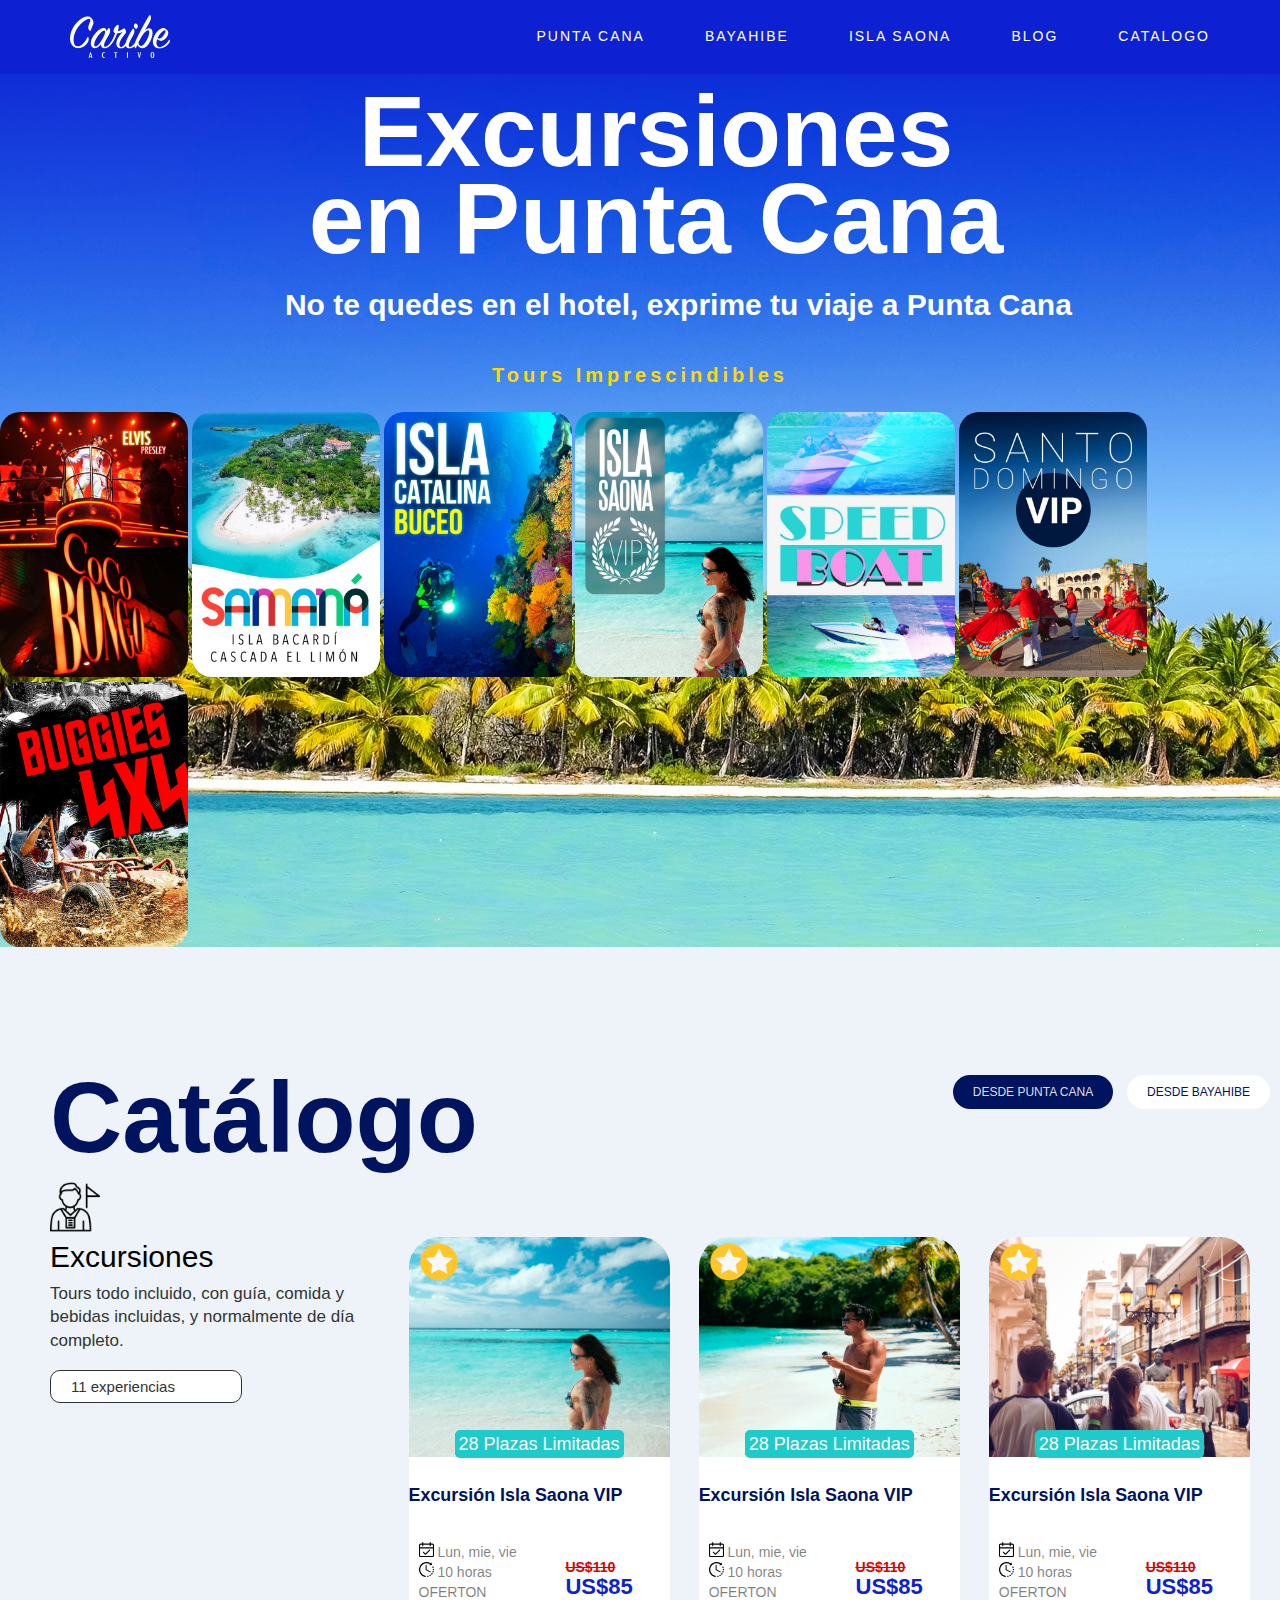
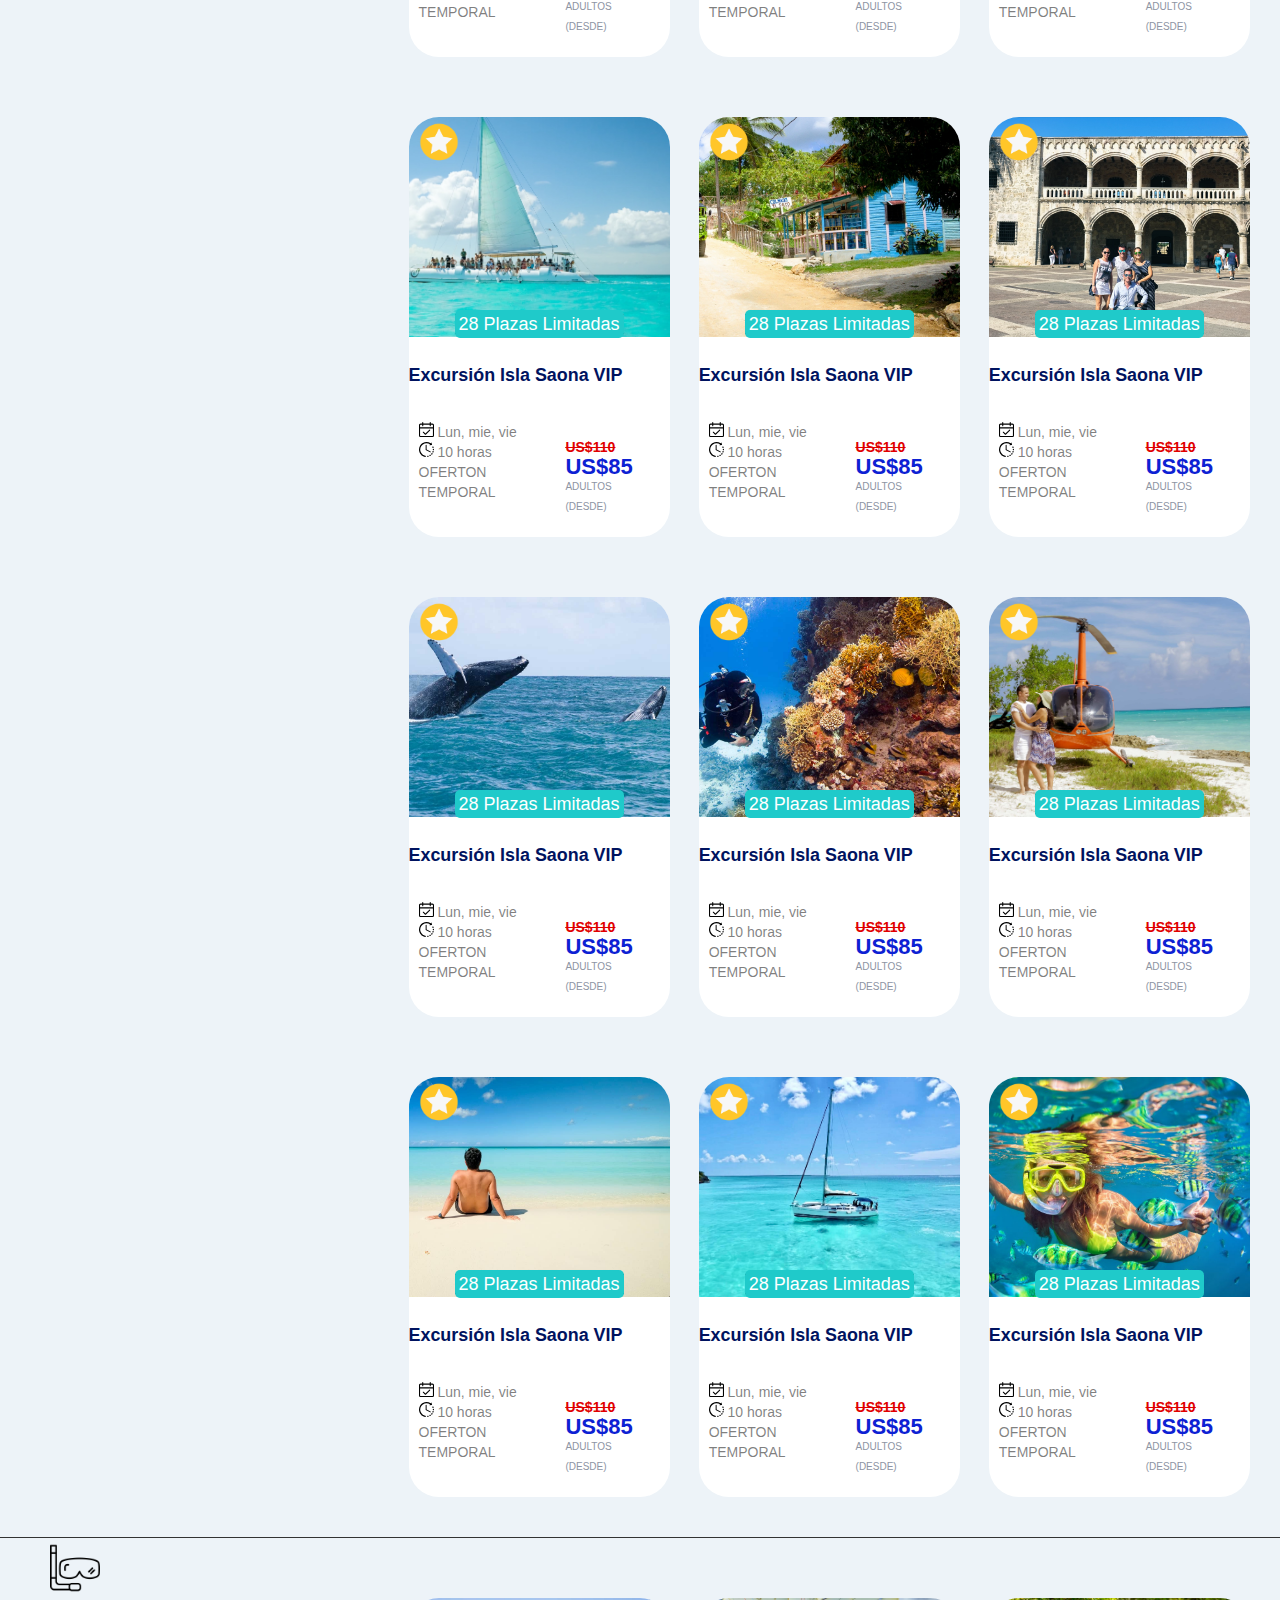
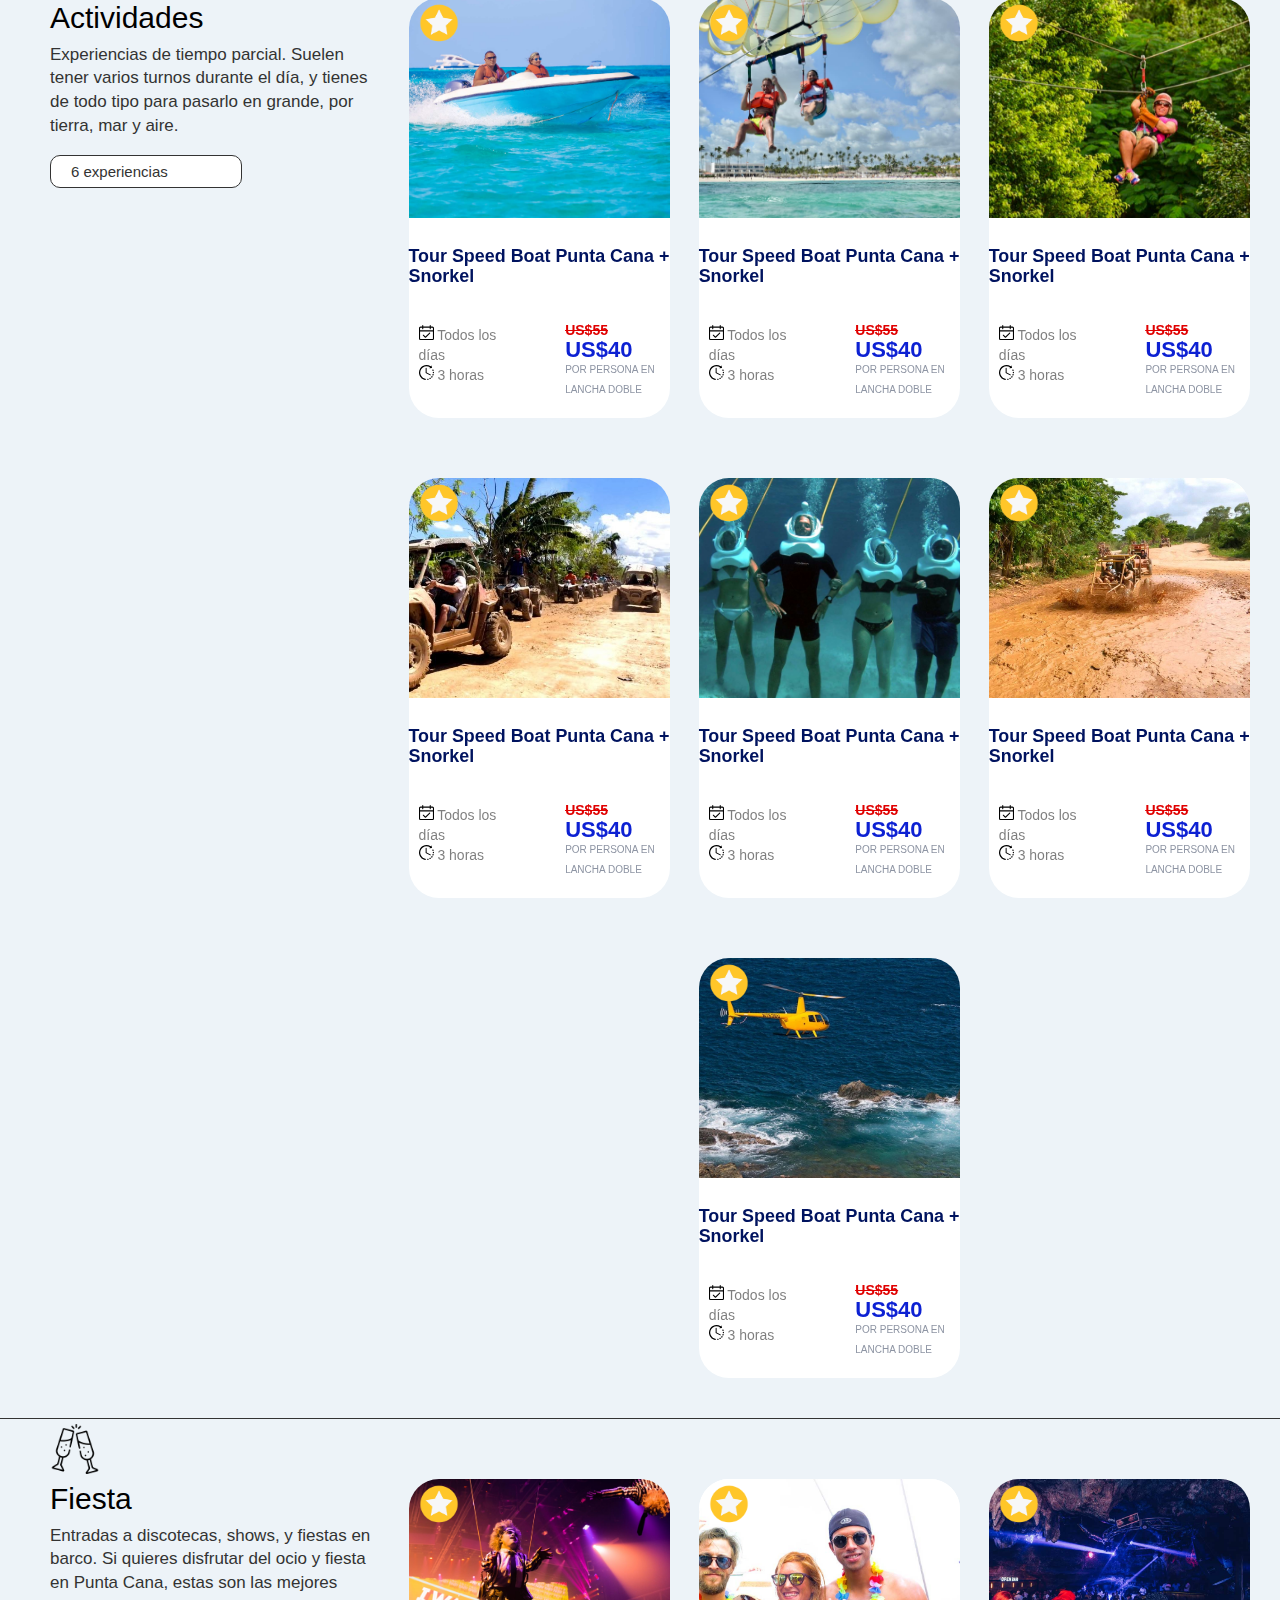
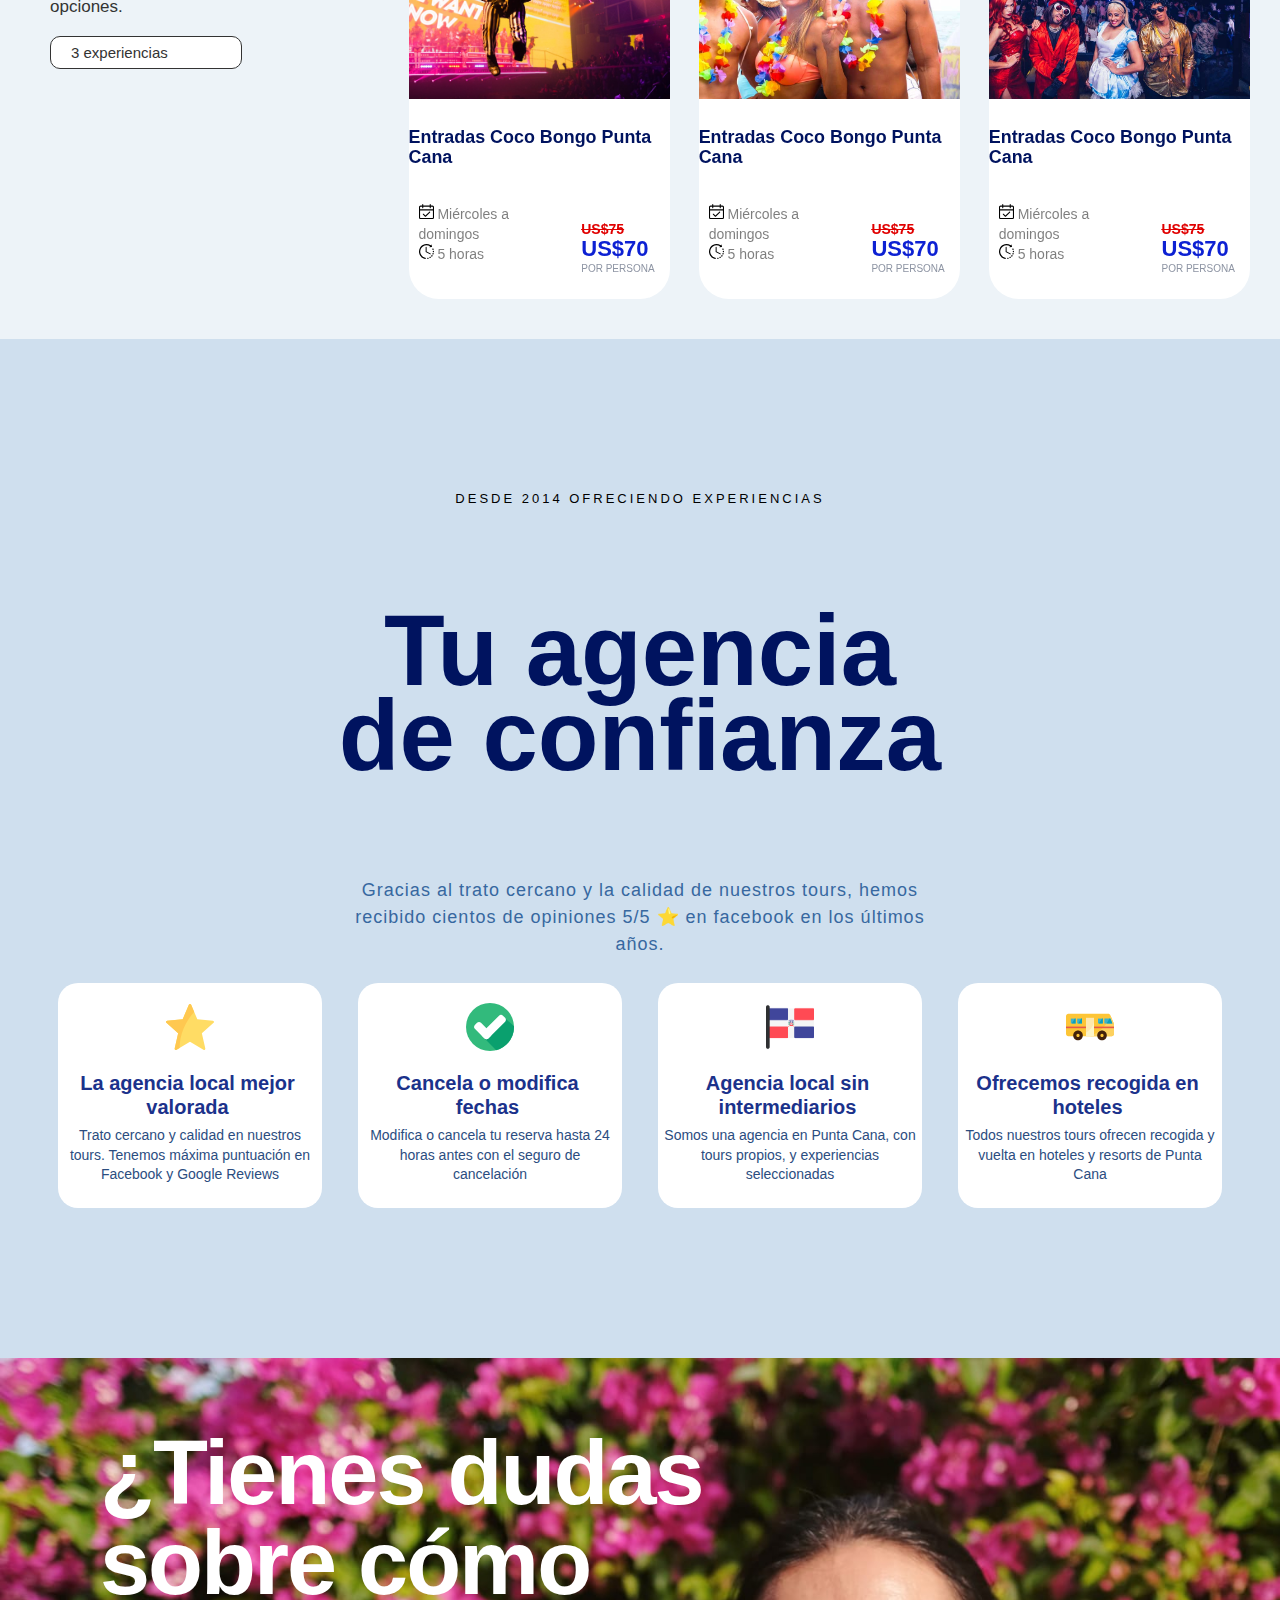
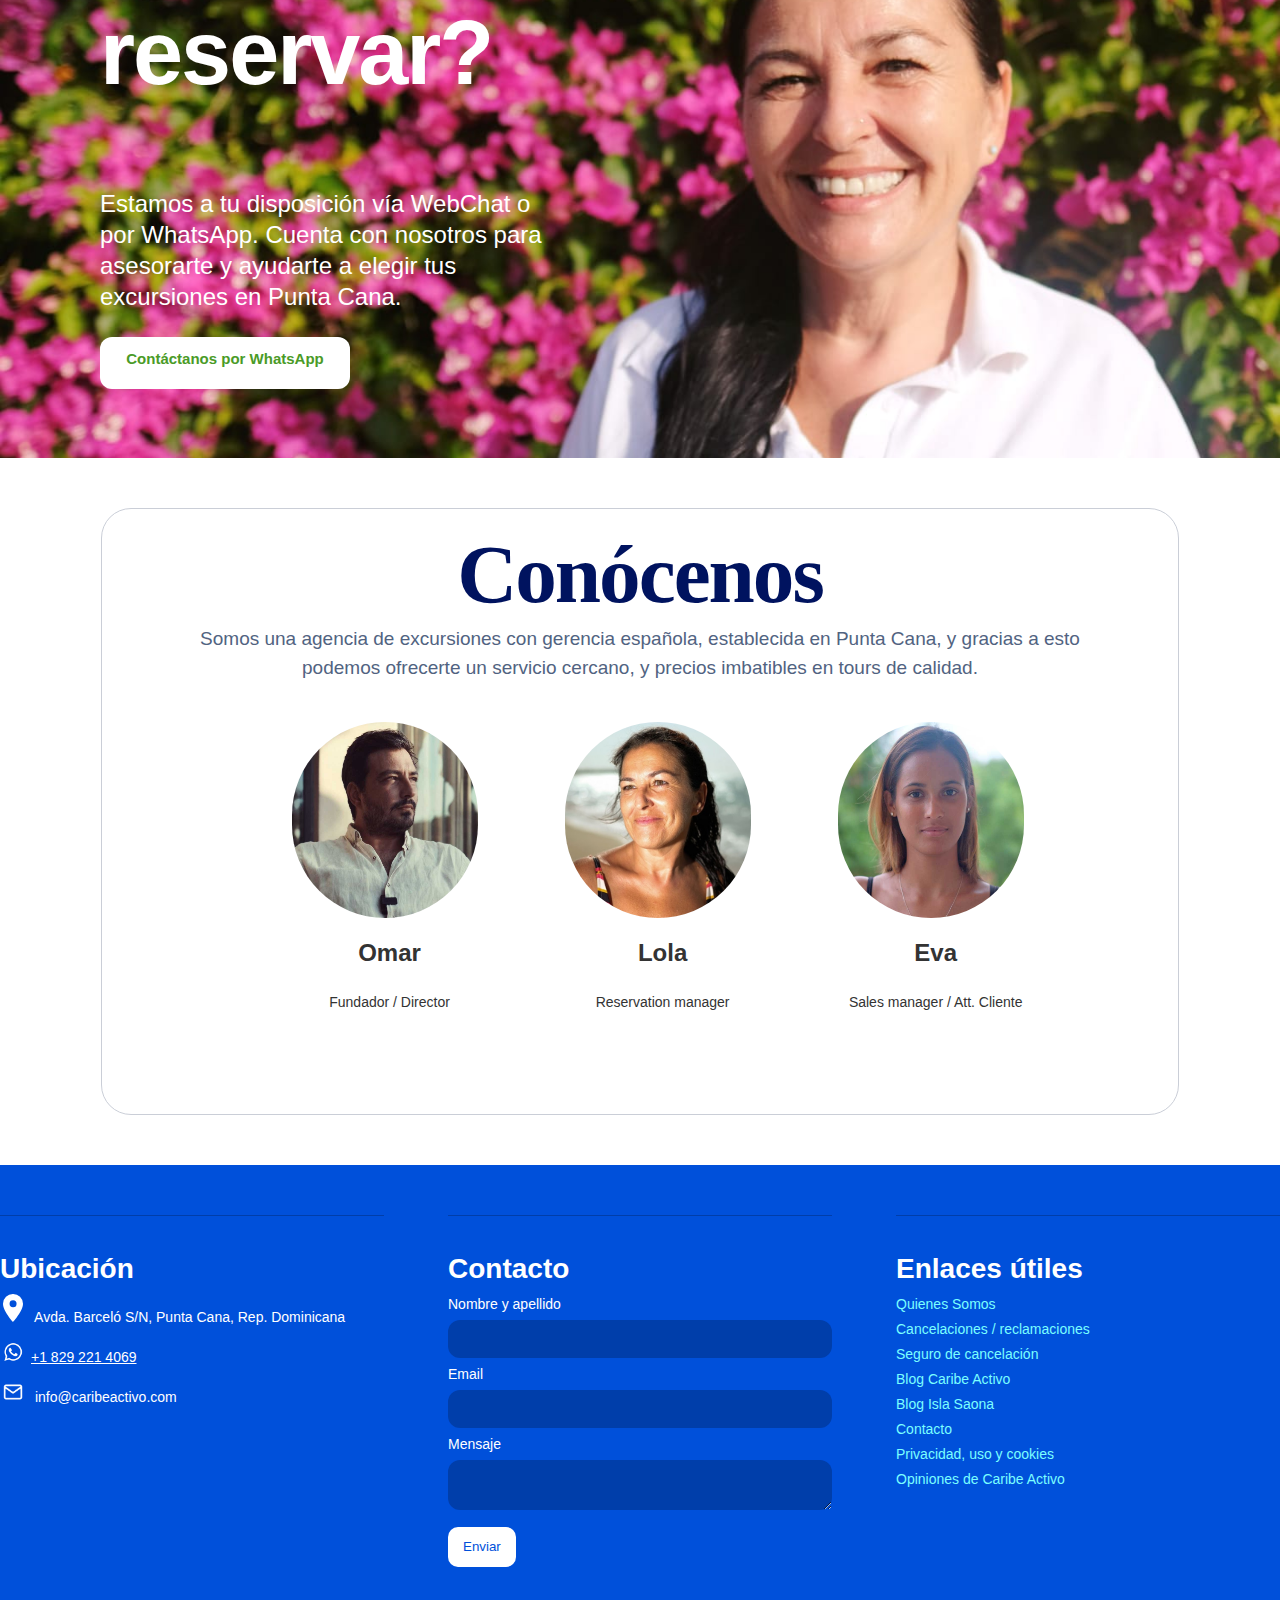
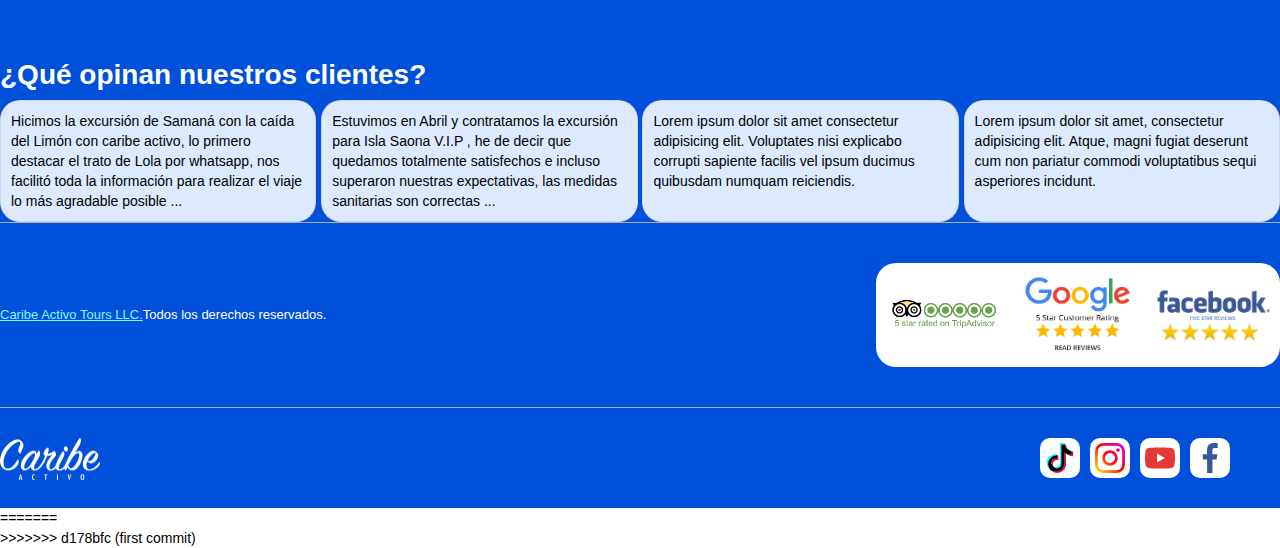
==== commit a7ee7260: "final commit" ====
--- a/index.html
+++ b/index.html
@@ -759,750 +759,15 @@
     <meta http-equiv="X-UA-Compatible" content="IE=edge">
     <meta name="viewport" content="width=device-width, initial-scale=1.0">
     <link rel="stylesheet" href="css/style.css">
-    <title>Caribe activo</title>
+    <title>Document</title>
 </head>
+    <title>Caribe Activo</title>
 <body>
-     <header class="nav-container">
-            <img src="images/Logo-caribe.png" alt="caribe-logo" class="caribe-logo">
-            <nav>
-                <ul class="nav-list">
-                    <li><a href="https://www.excursionesenpuntacana.com/localizacion/punta-cana">PUNTA CANA</a></li>
-                    <li><a href="https://www.excursionesenpuntacana.com/localizacion/bayahibe">BAYAHIBE</a></li>
-                    <li><a href="https://www.excursionesenpuntacana.com/localizacion/isla-saona">ISLA SAONA</a></li>
-                    <li>BLOG</li>
-                    <li>CATALOGO</li>
-                </ul>
-            </nav>
-     </header>
-    <div class="main-slice">
-        <section>
-            <div class="slice-container">
-                <div class="sliceh1"><h1>Excursiones</h1></div>
-                <div class="sliceh10"><h1>en Punta Cana</h1></div>
-                <div class="hotel"><h2>No te quedes en el hotel, exprime tu viaje a Punta Cana</h2></div>
-                <div class="tours"><h4>Tours Imprescindibles</h2></div>
-                <div class="slice">
-                    <img src="images/Elvis.jpg" alt="Elvis Presley">
-                    <img src="images/samana.jpg" alt="Samana Aventuras">
-                    <img src="images/catalina.jpg" alt="Isla Catalina">
-                    <img src="images/saona.jpg" alt="Isla Saona">
-                    <img src="images/SPEEDBOAT.jpg" alt="Speed Boat">
-                    <img src="images/SD.jpg" alt="Santo Domingo">
-                    <img src="images/BUGGIES.jpg" alt="Buggies 4x4">
-                </div>
-            </div>
-        </section>
-    </div>
-    <div class="excursions">
-        <section class="excursions-container">
-            <div class="header-containerV2">
-                <div class="catalogo"><h3>Catálogo</h3></div>
-                <div class="places"><a href="#" class="tab1">DESDE PUNTA CANA</a> <a href="#" class="tab2">DESDE BAYAHIBE</a></div>
-            </div>
-            <section class="excursionsidebar">
-                <div class="ExcursionSideBarContainer">
-                    <div class="sidebarcontent">
-                        <img src="images/user.png" alt="User logo">
-                        <h3>Excursiones</h3>
-                        <p>Tours todo incluido, con guía, comida y bebidas incluidas, y normalmente de día completo.</p>
-                        <div class="experiencias"><p>11 experiencias</p></div>
-                    </div>
-                </div>
-            
-                <div class="Excursion-Content">
-                    <div class="E-BoxesContainer">
-                        <div class="E-Box1-img"> 
-                            <img src="images/Excursions/FavEstrella.png" alt="Favoritos" class="favoritos">
-                            <div class="plazas"><a href="#">28 Plazas Limitadas</a></div>
-                        </div>
-
-                        <div class="toursboxinfo">
-                            <div class="tourstitle">
-                                <h4>Excursión Isla Saona VIP</h4>
-                            </div>                                        
-                            <div class="toursinfo">
-                                <div class="toursboxleftinfo">
-                                    <div class="schedule"> <img src="images/Excursions/schedule.svg" alt="calendario" class="schedule2"> Lun, mie, vie</div>
-                                    <div class="hours"><img src="images/Excursions/clock.svg" alt="reloj" class="clock"> 10 horas</div>
-                                    <div class="oferton"><span class="ofertonT">OFERTON TEMPORAL</span></div>
-                                </div>
-
-                                <div class="toursboxrightinfo">
-                                    <div class="oldvalue"><del> US$110</del></div>
-                                    <div class="actualvalue">US$85</div>
-                                    <div class="note">ADULTOS (DESDE)</div>
-                                </div>
-                            </div>
-                        </div>
-                    </div>
-                    <div class="E-BoxesContainer">
-                        <div class="E-Box2-img"> 
-                            <img src="images/Excursions/FavEstrella.png" alt="Favoritos" class="favoritos">
-                            <div class="plazas"><a href="#">28 Plazas Limitadas</a></div>
-                        </div>
-
-                        <div class="toursboxinfo">
-                            <div class="tourstitle">
-                                <h4>Excursión Isla Saona VIP</h4>
-                            </div>                                        
-                            <div class="toursinfo">
-                                <div class="toursboxleftinfo">
-                                    <div class="schedule"> <img src="images/Excursions/schedule.svg" alt="calendario" class="schedule2"> Lun, mie, vie</div>
-                                    <div class="hours"><img src="images/Excursions/clock.svg" alt="reloj" class="clock"> 10 horas</div>
-                                    <div class="oferton"><span class="ofertonT">OFERTON TEMPORAL</span></div>
-                                </div>
-
-                                <div class="toursboxrightinfo">
-                                    <div class="oldvalue"><del> US$110</del></div>
-                                    <div class="actualvalue">US$85</div>
-                                    <div class="note">ADULTOS (DESDE)</div>
-                                </div>
-                            </div>
-                        </div>
-                    </div>
-                    <div class="E-BoxesContainer">
-                        <div class="E-Box3-img"> 
-                            <img src="images/Excursions/FavEstrella.png" alt="Favoritos" class="favoritos">
-                            <div class="plazas"><a href="#">28 Plazas Limitadas</a></div>
-                        </div>
-
-                        <div class="toursboxinfo">
-                            <div class="tourstitle">
-                                <h4>Excursión Isla Saona VIP</h4>
-                            </div>                                        
-                            <div class="toursinfo">
-                                <div class="toursboxleftinfo">
-                                    <div class="schedule"> <img src="images/Excursions/schedule.svg" alt="calendario" class="schedule2"> Lun, mie, vie</div>
-                                    <div class="hours"><img src="images/Excursions/clock.svg" alt="reloj" class="clock"> 10 horas</div>
-                                    <div class="oferton"><span class="ofertonT">OFERTON TEMPORAL</span></div>
-                                </div>
-
-                                <div class="toursboxrightinfo">
-                                    <div class="oldvalue"><del> US$110</del></div>
-                                    <div class="actualvalue">US$85</div>
-                                    <div class="note">ADULTOS (DESDE)</div>
-                                </div>
-                            </div>
-                        </div>
-                    </div>
-                    <div class="E-BoxesContainer">
-                        <div class="E-Box4-img"> 
-                            <img src="images/Excursions/FavEstrella.png" alt="Favoritos" class="favoritos">
-                            <div class="plazas"><a href="#">28 Plazas Limitadas</a></div>
-                        </div>
-
-                        <div class="toursboxinfo">
-                            <div class="tourstitle">
-                                <h4>Excursión Isla Saona VIP</h4>
-                            </div>                                        
-                            <div class="toursinfo">
-                                <div class="toursboxleftinfo">
-                                    <div class="schedule"> <img src="images/Excursions/schedule.svg" alt="calendario" class="schedule2"> Lun, mie, vie</div>
-                                    <div class="hours"><img src="images/Excursions/clock.svg" alt="reloj" class="clock"> 10 horas</div>
-                                    <div class="oferton"><span class="ofertonT">OFERTON TEMPORAL</span></div>
-                                </div>
-
-                                <div class="toursboxrightinfo">
-                                    <div class="oldvalue"><del> US$110</del></div>
-                                    <div class="actualvalue">US$85</div>
-                                    <div class="note">ADULTOS (DESDE)</div>
-                                </div>
-                            </div>
-                        </div>
-                    </div>
-                    <div class="E-BoxesContainer">
-                        <div class="E-Box5-img"> 
-                            <img src="images/Excursions/FavEstrella.png" alt="Favoritos" class="favoritos">
-                            <div class="plazas"><a href="#">28 Plazas Limitadas</a></div>
-                        </div>
-
-                        <div class="toursboxinfo">
-                            <div class="tourstitle">
-                                <h4>Excursión Isla Saona VIP</h4>
-                            </div>                                        
-                            <div class="toursinfo">
-                                <div class="toursboxleftinfo">
-                                    <div class="schedule"> <img src="images/Excursions/schedule.svg" alt="calendario" class="schedule2"> Lun, mie, vie</div>
-                                    <div class="hours"><img src="images/Excursions/clock.svg" alt="reloj" class="clock"> 10 horas</div>
-                                    <div class="oferton"><span class="ofertonT">OFERTON TEMPORAL</span></div>
-                                </div>
-
-                                <div class="toursboxrightinfo">
-                                    <div class="oldvalue"><del> US$110</del></div>
-                                    <div class="actualvalue">US$85</div>
-                                    <div class="note">ADULTOS (DESDE)</div>
-                                </div>
-                            </div>
-                        </div>
-                    </div>
-                    <div class="E-BoxesContainer">
-                        <div class="E-Box6-img"> 
-                            <img src="images/Excursions/FavEstrella.png" alt="Favoritos" class="favoritos">
-                            <div class="plazas"><a href="#">28 Plazas Limitadas</a></div>
-                        </div>
-
-                        <div class="toursboxinfo">
-                            <div class="tourstitle">
-                                <h4>Excursión Isla Saona VIP</h4>
-                            </div>                                        
-                            <div class="toursinfo">
-                                <div class="toursboxleftinfo">
-                                    <div class="schedule"> <img src="images/Excursions/schedule.svg" alt="calendario" class="schedule2"> Lun, mie, vie</div>
-                                    <div class="hours"><img src="images/Excursions/clock.svg" alt="reloj" class="clock"> 10 horas</div>
-                                    <div class="oferton"><span class="ofertonT">OFERTON TEMPORAL</span></div>
-                                </div>
-
-                                <div class="toursboxrightinfo">
-                                    <div class="oldvalue"><del> US$110</del></div>
-                                    <div class="actualvalue">US$85</div>
-                                    <div class="note">ADULTOS (DESDE)</div>
-                                </div>
-                            </div>
-                        </div>
-                    </div>
-                    <div class="E-BoxesContainer">
-                        <div class="E-Box7-img"> 
-                            <img src="images/Excursions/FavEstrella.png" alt="Favoritos" class="favoritos">
-                            <div class="plazas"><a href="#">28 Plazas Limitadas</a></div>
-                        </div>
-
-                        <div class="toursboxinfo">
-                            <div class="tourstitle">
-                                <h4>Excursión Isla Saona VIP</h4>
-                            </div>                                        
-                            <div class="toursinfo">
-                                <div class="toursboxleftinfo">
-                                    <div class="schedule"> <img src="images/Excursions/schedule.svg" alt="calendario" class="schedule2"> Lun, mie, vie</div>
-                                    <div class="hours"><img src="images/Excursions/clock.svg" alt="reloj" class="clock"> 10 horas</div>
-                                    <div class="oferton"><span class="ofertonT">OFERTON TEMPORAL</span></div>
-                                </div>
-
-                                <div class="toursboxrightinfo">
-                                    <div class="oldvalue"><del> US$110</del></div>
-                                    <div class="actualvalue">US$85</div>
-                                    <div class="note">ADULTOS (DESDE)</div>
-                                </div>
-                            </div>
-                        </div>
-                    </div>
-                    <div class="E-BoxesContainer">
-                        <div class="E-Box8-img"> 
-                            <img src="images/Excursions/FavEstrella.png" alt="Favoritos" class="favoritos">
-                            <div class="plazas"><a href="#">28 Plazas Limitadas</a></div>
-                        </div>
-
-                        <div class="toursboxinfo">
-                            <div class="tourstitle">
-                                <h4>Excursión Isla Saona VIP</h4>
-                            </div>                                        
-                            <div class="toursinfo">
-                                <div class="toursboxleftinfo">
-                                    <div class="schedule"> <img src="images/Excursions/schedule.svg" alt="calendario" class="schedule2"> Lun, mie, vie</div>
-                                    <div class="hours"><img src="images/Excursions/clock.svg" alt="reloj" class="clock"> 10 horas</div>
-                                    <div class="oferton"><span class="ofertonT">OFERTON TEMPORAL</span></div>
-                                </div>
-
-                                <div class="toursboxrightinfo">
-                                    <div class="oldvalue"><del> US$110</del></div>
-                                    <div class="actualvalue">US$85</div>
-                                    <div class="note">ADULTOS (DESDE)</div>
-                                </div>
-                            </div>
-                        </div>
-                    </div>
-                    <div class="E-BoxesContainer">
-                        <div class="E-Box9-img"> 
-                            <img src="images/Excursions/FavEstrella.png" alt="Favoritos" class="favoritos">
-                            <div class="plazas"><a href="#">28 Plazas Limitadas</a></div>
-                        </div>
-
-                        <div class="toursboxinfo">
-                            <div class="tourstitle">
-                                <h4>Excursión Isla Saona VIP</h4>
-                            </div>                                        
-                            <div class="toursinfo">
-                                <div class="toursboxleftinfo">
-                                    <div class="schedule"> <img src="images/Excursions/schedule.svg" alt="calendario" class="schedule2"> Lun, mie, vie</div>
-                                    <div class="hours"><img src="images/Excursions/clock.svg" alt="reloj" class="clock"> 10 horas</div>
-                                    <div class="oferton"><span class="ofertonT">OFERTON TEMPORAL</span></div>
-                                </div>
-
-                                <div class="toursboxrightinfo">
-                                    <div class="oldvalue"><del> US$110</del></div>
-                                    <div class="actualvalue">US$85</div>
-                                    <div class="note">ADULTOS (DESDE)</div>
-                                </div>
-                            </div>
-                        </div>
-                    </div>
-                    <div class="E-BoxesContainer">
-                        <div class="E-Box10-img"> 
-                            <img src="images/Excursions/FavEstrella.png" alt="Favoritos" class="favoritos">
-                            <div class="plazas"><a href="#">28 Plazas Limitadas</a></div>
-                        </div>
-
-                        <div class="toursboxinfo">
-                            <div class="tourstitle">
-                                <h4>Excursión Isla Saona VIP</h4>
-                            </div>                                        
-                            <div class="toursinfo">
-                                <div class="toursboxleftinfo">
-                                    <div class="schedule"> <img src="images/Excursions/schedule.svg" alt="calendario" class="schedule2"> Lun, mie, vie</div>
-                                    <div class="hours"><img src="images/Excursions/clock.svg" alt="reloj" class="clock"> 10 horas</div>
-                                    <div class="oferton"><span class="ofertonT">OFERTON TEMPORAL</span></div>
-                                </div>
-
-                                <div class="toursboxrightinfo">
-                                    <div class="oldvalue"><del> US$110</del></div>
-                                    <div class="actualvalue">US$85</div>
-                                    <div class="note">ADULTOS (DESDE)</div>
-                                </div>
-                            </div>
-                        </div>
-                    </div>
-                    <div class="E-BoxesContainer">
-                        <div class="E-Box11-img"> 
-                            <img src="images/Excursions/FavEstrella.png" alt="Favoritos" class="favoritos">
-                            <div class="plazas"><a href="#">28 Plazas Limitadas</a></div>
-                        </div>
-
-                        <div class="toursboxinfo">
-                            <div class="tourstitle">
-                                <h4>Excursión Isla Saona VIP</h4>
-                            </div>                                        
-                            <div class="toursinfo">
-                                <div class="toursboxleftinfo">
-                                    <div class="schedule"> <img src="images/Excursions/schedule.svg" alt="calendario" class="schedule2"> Lun, mie, vie</div>
-                                    <div class="hours"><img src="images/Excursions/clock.svg" alt="reloj" class="clock"> 10 horas</div>
-                                    <div class="oferton"><span class="ofertonT">OFERTON TEMPORAL</span></div>
-                                </div>
-
-                                <div class="toursboxrightinfo">
-                                    <div class="oldvalue"><del> US$110</del></div>
-                                    <div class="actualvalue">US$85</div>
-                                    <div class="note">ADULTOS (DESDE)</div>
-                                </div>
-                            </div>
-                        </div>
-                    </div>
-                    <div class="E-BoxesContainer">
-                        <div class="E-Box12-img"> 
-                            <img src="images/Excursions/FavEstrella.png" alt="Favoritos" class="favoritos">
-                            <div class="plazas"><a href="#">28 Plazas Limitadas</a></div>
-                        </div>
-
-                        <div class="toursboxinfo">
-                            <div class="tourstitle">
-                                <h4>Excursión Isla Saona VIP</h4>
-                            </div>                                        
-                            <div class="toursinfo">
-                                <div class="toursboxleftinfo">
-                                    <div class="schedule"> <img src="images/Excursions/schedule.svg" alt="calendario" class="schedule2"> Lun, mie, vie</div>
-                                    <div class="hours"><img src="images/Excursions/clock.svg" alt="reloj" class="clock"> 10 horas</div>
-                                    <div class="oferton"><span class="ofertonT">OFERTON TEMPORAL</span></div>
-                                </div>
-
-                                <div class="toursboxrightinfo">
-                                    <div class="oldvalue"><del> US$110</del></div>
-                                    <div class="actualvalue">US$85</div>
-                                    <div class="note">ADULTOS (DESDE)</div>
-                                </div>
-                            </div>
-                        </div>
-                    </div>
-                </div>
-            </section>
-            <section class="sidebar-and-activities">
-                <div class="Activities-Side-Bar-Container">
-                    <div class="sidebarcontent">
-                        <img src="images/activities/activitieslogo.png" alt="Actividades logo">
-                        <h3>Actividades</h3>
-                        <p>Experiencias de tiempo parcial. Suelen tener varios turnos durante el día, y tienes de todo tipo para pasarlo en grande, por tierra, mar y aire.</p>
-                        <div class="experiencias"><p>6 experiencias</p></div>
-                    </div>
-                </div>
-                <div class="actividades-container">
-                    <div class="A-Boxes-Container">
-                                <div class="A-Box1-img"> 
-                                    <img src="images/Excursions/FavEstrella.png" alt="Favoritos" class="favoritos">
-                                </div>
-                                <div class="toursboxinfo">
-                                    <div class="tourstitle">
-                                        <h4>Tour Speed Boat Punta Cana + Snorkel</h4>
-                                    </div>
-                                <div class="toursinfo">
-                                    <div class="toursboxleftinfo">
-                                        <div class="schedule"> <img src="images/Excursions/schedule.svg" alt="calendario" class="schedule2"> Todos los días</div>
-                                        <div class="hours"><img src="images/Excursions/clock.svg" alt="boxreloj" class="clock"> 3 horas</div>
-                                    </div>
-            
-                                    <div class="toursboxrightinfo">
-                                        <div class="oldvalue"><del> US$55</del></div>
-                                        <div class="actualvalue">US$40</div>
-                                        <div class="note">POR PERSONA EN <br> LANCHA DOBLE</div>
-                                    </div>
-                                </div>
-                            </div>
-                    </div>
-                    <div class="A-Boxes-Container">
-                            <div class="A-Box2-img"> 
-                                <img src="images/Excursions/FavEstrella.png" alt="Favoritos" class="favoritos">
-                            </div>
-                            <div class="toursboxinfo">
-                                <div class="tourstitle">
-                                    <h4>Tour Speed Boat Punta Cana + Snorkel</h4>
-                                </div>
-                            <div class="toursinfo">
-                                <div class="toursboxleftinfo">
-                                    <div class="schedule"> <img src="images/Excursions/schedule.svg" alt="calendario" class="schedule2"> Todos los días</div>
-                                    <div class="hours"><img src="images/Excursions/clock.svg" alt="boxreloj" class="clock"> 3 horas</div>
-                                </div>
-        
-                                <div class="toursboxrightinfo">
-                                    <div class="oldvalue"><del> US$55</del></div>
-                                    <div class="actualvalue">US$40</div>
-                                    <div class="note">POR PERSONA EN <br> LANCHA DOBLE</div>
-                                </div>
-                            </div>
-                        </div>
-                    </div>
-                    <div class="A-Boxes-Container">
-                            <div class="A-Box3-img"> 
-                                <img src="images/Excursions/FavEstrella.png" alt="Favoritos" class="favoritos">
-                            </div>
-                            <div class="toursboxinfo">
-                                <div class="tourstitle">
-                                    <h4>Tour Speed Boat Punta Cana + Snorkel</h4>
-                                </div>
-                            <div class="toursinfo">
-                                <div class="toursboxleftinfo">
-                                    <div class="schedule"> <img src="images/Excursions/schedule.svg" alt="calendario" class="schedule2"> Todos los días</div>
-                                    <div class="hours"><img src="images/Excursions/clock.svg" alt="boxreloj" class="clock"> 3 horas</div>
-                                </div>
-        
-                                <div class="toursboxrightinfo">
-                                    <div class="oldvalue"><del> US$55</del></div>
-                                    <div class="actualvalue">US$40</div>
-                                    <div class="note">POR PERSONA EN <br> LANCHA DOBLE</div>
-                                </div>
-                            </div>
-                        </div>
-                    </div>
-                    <div class="A-Boxes-Container">
-                        <div class="A-Box4-img"> 
-                            <img src="images/Excursions/FavEstrella.png" alt="Favoritos" class="favoritos">
-                        </div>
-                        <div class="toursboxinfo">
-                            <div class="tourstitle">
-                                <h4>Tour Speed Boat Punta Cana + Snorkel</h4>
-                            </div>
-                        <div class="toursinfo">
-                            <div class="toursboxleftinfo">
-                                <div class="schedule"> <img src="images/Excursions/schedule.svg" alt="calendario" class="schedule2"> Todos los días</div>
-                                <div class="hours"><img src="images/Excursions/clock.svg" alt="boxreloj" class="clock"> 3 horas</div>
-                            </div>
-    
-                            <div class="toursboxrightinfo">
-                                <div class="oldvalue"><del> US$55</del></div>
-                                <div class="actualvalue">US$40</div>
-                                <div class="note">POR PERSONA EN <br> LANCHA DOBLE</div>
-                            </div>
-                        </div>
-                    </div>
-                    </div>
-                    <div class="A-Boxes-Container">
-                        <div class="A-Box5-img"> 
-                            <img src="images/Excursions/FavEstrella.png" alt="Favoritos" class="favoritos">
-                        </div>
-                        <div class="toursboxinfo">
-                            <div class="tourstitle">
-                                <h4>Tour Speed Boat Punta Cana + Snorkel</h4>
-                            </div>
-                        <div class="toursinfo">
-                            <div class="toursboxleftinfo">
-                                <div class="schedule"> <img src="images/Excursions/schedule.svg" alt="calendario" class="schedule2"> Todos los días</div>
-                                <div class="hours"><img src="images/Excursions/clock.svg" alt="boxreloj" class="clock"> 3 horas</div>
-                            </div>
-    
-                            <div class="toursboxrightinfo">
-                                <div class="oldvalue"><del> US$55</del></div>
-                                <div class="actualvalue">US$40</div>
-                                <div class="note">POR PERSONA EN <br> LANCHA DOBLE</div>
-                            </div>
-                        </div>
-                    </div>
-                    </div>
-                    <div class="A-Boxes-Container">
-                        <div class="A-Box6-img"> 
-                            <img src="images/Excursions/FavEstrella.png" alt="Favoritos" class="favoritos">
-                        </div>
-                        <div class="toursboxinfo">
-                            <div class="tourstitle">
-                                <h4>Tour Speed Boat Punta Cana + Snorkel</h4>
-                            </div>
-                            <div class="toursinfo">
-                                <div class="toursboxleftinfo">
-                                    <div class="schedule"> <img src="images/Excursions/schedule.svg" alt="calendario" class="schedule2"> Todos los días</div>
-                                    <div class="hours"><img src="images/Excursions/clock.svg" alt="boxreloj" class="clock"> 3 horas
-                                    </div>
-                             </div>
-                            <div class="toursboxrightinfo">
-                                <div class="oldvalue"><del> US$55</del></div>
-                                <div class="actualvalue">US$40</div>
-                                <div class="note">POR PERSONA EN <br> LANCHA DOBLE</div>
-                            </div>
-                     </div>
-                </div>
-                    </div>
-                    <div class="A-Boxes-Container">
-                        <div class="A-Box7-img"> 
-                            <img src="images/Excursions/FavEstrella.png" alt="Favoritos" class="favoritos">
-                        </div>
-                        <div class="toursboxinfo">
-                                <div class="tourstitle">
-                                    <h4>Tour Speed Boat Punta Cana + Snorkel</h4>
-                                </div>
-                            <div class="toursinfo">
-                                <div class="toursboxleftinfo">
-                                    <div class="schedule"> <img src="images/Excursions/schedule.svg" alt="calendario" class="schedule2"> Todos los días</div>
-                                    <div class="hours"><img src="images/Excursions/clock.svg" alt="boxreloj" class="clock"> 3 horas</div>
-                                </div>
-        
-                                <div class="toursboxrightinfo">
-                                    <div class="oldvalue"><del> US$55</del></div>
-                                    <div class="actualvalue">US$40</div>
-                                    <div class="note">POR PERSONA EN <br> LANCHA DOBLE</div>
-                                </div>
-                            </div>
-                        </div>
-                    </div>
-                </div>
-            </section>
-            <section class="sidebar-and-fiesta">
-                <div class="Fiesta-Sidebar-Container">
-                    <div class="sidebarcontent">
-                        <img src="images/fiesta/copas.png" alt="Fiesta logo">
-                                <h3>Fiesta</h3>
-                                <p>Entradas a discotecas, shows, y fiestas en barco. Si quieres disfrutar del ocio y fiesta en Punta Cana, estas son las mejores opciones.</p>
-                                <div class="experiencias"><p>3 experiencias</p></div>
-                    </div>
-                </div>
-                    <div class="Fiesta-Container">
-                        <div class="F-Boxes-Container">
-                                    <div class="F-Box1-img"> 
-                                        <img src="images/Excursions/FavEstrella.png" alt="Favoritos" class="favoritos">
-                                    </div>
-                                <div class="toursboxinfo">
-                                    <div class="tourstitle">
-                                            <h4>Entradas Coco Bongo Punta Cana</h4>
-                                    </div>
-
-                                    <div class="toursinfo">
-
-                                        <div class="toursboxleftinfo">
-                                            <div class="schedulle"> <img src="images/Excursions/schedule.svg" alt="schedule" class="schedule2"> Miércoles a domingos</div>
-                                            <div class="hours"><img src="images/Excursions/clock.svg" alt="reloj" class="clock"> 5 horas</div>
-                                        </div>
-
-                                        <div class="toursboxrightinfo">
-                                            <div class="oldvalue"><del> US$75</del></div>
-                                            <div class="actualvalue">US$70</div>
-                                            <div class="note">POR PERSONA</div>
-                                        </div>
-                                    </div>
-                                </div>
-                        </div>                   
-                        <div class="F-Boxes-Container">
-                                <div class="F-Box2-img"> 
-                                    <img src="images/Excursions/FavEstrella.png" alt="Favoritos" class="favoritos">
-                                </div>
-                                <div class="toursboxinfo">
-                                    <div class="tourstitle">
-                                            <h4>Entradas Coco Bongo Punta Cana</h4>
-                                    </div>
-
-                                    <div class="toursinfo">
-
-                                        <div class="toursboxleftinfo">
-                                            <div class="schedulle"> <img src="images/Excursions/schedule.svg" alt="schedule" class="schedule2"> Miércoles a domingos</div>
-                                            <div class="hours"><img src="images/Excursions/clock.svg" alt="reloj" class="clock"> 5 horas</div>
-                                        </div>
-
-                                        <div class="toursboxrightinfo">
-                                            <div class="oldvalue"><del> US$75</del></div>
-                                            <div class="actualvalue">US$70</div>
-                                            <div class="note">POR PERSONA</div>
-                                        </div>
-                                    </div>
-                                </div>
-                        </div>
-                        <div class="F-Boxes-Container">
-                                <div class="F-Box3-img"> 
-                                    <img src="images/Excursions/FavEstrella.png" alt="Favoritos" class="favoritos">
-                                </div>
-                                <div class="toursboxinfo">
-                                    <div class="tourstitle">
-                                            <h4>Entradas Coco Bongo Punta Cana</h4>
-                                    </div>
-
-                                    <div class="toursinfo">
-
-                                        <div class="toursboxleftinfo">
-                                            <div class="schedulle"> <img src="images/Excursions/schedule.svg" alt="schedule" class="schedule2"> Miércoles a domingos</div>
-                                            <div class="hours"><img src="images/Excursions/clock.svg" alt="reloj" class="clock"> 5 horas</div>
-                                        </div>
-
-                                        <div class="toursboxrightinfo">
-                                            <div class="oldvalue"><del> US$75</del></div>
-                                            <div class="actualvalue">US$70</div>
-                                            <div class="note">POR PERSONA</div>
-                                        </div>
-                                    </div>
-                        </div>
-                    </div>
-            </section>
-        </section>
-    </div>
-    <div class="Adittional-info">
-        <div class="A-I-container">
-            <div class="caracteristics">
-                <div class="exp">DESDE 2014 OFRECIENDO EXPERIENCIAS</div>
-                <div class="agency"><h3>Tu agencia <br> de confianza</h3></div>
-                <div class="opinions">Gracias al trato cercano y la calidad de nuestros tours, hemos recibido cientos de opiniones 5/5 ⭐️ en facebook en los últimos años.</div>
-            </div>
-            <div class="what-we-offer">
-                <div class="W-W-O-Box">
-                    <img src="images/star.svg" alt="estrella">
-                    <h3>La agencia local mejor valorada</h3>
-                    <div><p>Trato cercano y calidad en nuestros tours. Tenemos máxima puntuación en Facebook y Google Reviews</p>
-                    </div>
-                </div>
-                <div class="W-W-O-Box">
-                    <img src="images/verification.svg" alt="verificación">
-                    <h3>Cancela o modifica fechas</h3>
-                    <div><p>Modifica o cancela tu reserva hasta 24 horas antes con el seguro de cancelación
-                    </p></div>
-                </div>
-                <div class="W-W-O-Box">
-                    <img src="images/flag.png" alt="bandera-dominicana">
-                    <h3>Agencia local sin intermediarios</h3>
-                    <div><p>Somos una agencia en Punta Cana, con tours propios, y experiencias seleccionadas
-                    </p></div>
-                </div>
-                <div class="W-W-O-Box">
-                    <img src="images/bus.svg" alt="bus">
-                    <h3>Ofrecemos recogida en hoteles</h3>
-                    <div><p>Todos nuestros tours ofrecen recogida y vuelta en hoteles y resorts de Punta Cana
-                    </p></div>
-                </div>
-            </div>
-        </div>
-    </div>
-    <div class="questions">
-        <div class="questions-container">
-            <h3>¿Tienes dudas <br> sobre cómo <br> reservar?</h3>
-                    <div class="description-contact">Estamos a tu disposición vía WebChat o por WhatsApp. Cuenta con nosotros para asesorarte y ayudarte a elegir tus excursiones en Punta Cana.     </div>    
-                    <a href="#" class="whatsapp-link">Contáctanos por WhatsApp</a>
-        </div>
-    </div>
-    <div class="know-about-us">
-        <div class="K-A-U-Container">
-            <div class="conocenos">
-                <h3 class="conocenostittle">Conócenos</h3>
-                <div class="comentario-conocenos">Somos una agencia de excursiones con gerencia española, establecida en Punta Cana, y gracias a esto podemos ofrecerte un servicio cercano, y precios imbatibles en tours de calidad.</div>
-                <div class="administracion">
-                    <div>
-                        <img src="images/conocenos/omar.jpg" alt="Omar Director">
-                        <h3>Omar</h3>
-                        <div class="position">Fundador / Director</div>
-                    </div>
-                    <div>
-                        <img src="images/conocenos/lola.jpeg" alt="Reservation manager">
-                        <h3>Lola</h3>
-                        <div class="position">Reservation manager</div>
-                    </div>
-                    <div>
-                        <img src="images/conocenos/eva.jpg" alt="Sales manager">
-                        <h3>Eva</h3>
-                        <div class="position">Sales manager / Att. Cliente</div>
-                    </div>
-                </div>
-            </div>
-        </div>
-    </div>
-    <div class="contact">
-        <div class="ubicacion-contacto-enlaces-box">
-
-            <div class="ubicacion">
-                <h3>Ubicación</h3>
-                <div><img src="images/contact/location-icon.svg" alt="Location icon"> Avda. Barceló S/N, Punta Cana, Rep. Dominicana</div>
-                <div><img src="images/contact/wsp.png" alt=""><a href="Whatsapp Icon">+1 829 221 4069</a></div>
-                <div><img src="images/contact/mail_icon.png" alt="Mail icon"> info@caribeactivo.com</div>
-                <div class="map">
-                    <iframe src="https://www.google.com/maps/embed?pb=!1m18!1m12!1m3!1d241981.2674429108!2d-68.5455619065662!3d18.620990080439633!2m3!1f0!2f0!3f0!3m2!1i1024!2i768!4f13.1!3m3!1m2!1s0x8ea891645dcbfe77%3A0x61881cfaed12f6f3!2sPunta%20Cana!5e0!3m2!1ses!2sdo!4v1650551094861!5m2!1ses!2sdo" max-width="400" max-height="200" style="border:0;" allowfullscreen="" loading="lazy" referrerpolicy="no-referrer-when-downgrade">
-                    </iframe>
-                </div>
-            </div>
-
-            <div class="contacto">
-                <h3>Contacto</h3>
-                <div><label>Nombre y apellido</label></div>
-                <input type="text" name="" id="" class="input">
-                <div><label>Email</label></div>
-                <input type="text" name="" id="" class="input">
-                <div><label>Mensaje</label></div>
-                <textarea name="" id="textarea" cols="19" rows="3" class="input"></textarea>  <br>
-                <input type="button" value="Enviar" class="sendbutton">
-            </div>
-
-            <div class="enlaces">
-                <h3>Enlaces útiles</h3>
-                <a href="#">Quienes Somos</a>
-                <a href="#">Cancelaciones / reclamaciones</a>
-                <a href="#">Seguro de cancelación</a>
-                <a href="#">Blog Caribe Activo</a>
-                <a href="#">Blog Isla Saona</a>
-                <a href="#">Contacto</a>
-                <a href="#">Privacidad, uso y cookies</a>
-                <a href="#">Opiniones de Caribe Activo</a>
-            </div>
+    <header>
+        <div class="top-menu">
 
         </div>
-
-        <div class="opinionesclientes">
-            <h3>¿Qué opinan nuestros clientes?</h3>
-            <div class="opiniones">
-                <div class="opinion">Hicimos la excursión de Samaná con la caída del Limón con caribe activo, lo primero destacar el trato de Lola por whatsapp, nos facilitó toda la información para realizar el viaje lo más agradable posible ...
-                </div>
-                <div class="opinion">Estuvimos en Abril y contratamos la excursión para Isla Saona V.I.P , he de decir que quedamos totalmente satisfechos e incluso superaron nuestras expectativas, las medidas sanitarias son correctas ...
-                </div>
-                <div class="opinion">Lorem ipsum dolor sit amet consectetur adipisicing elit. Voluptates nisi explicabo corrupti sapiente facilis vel ipsum ducimus quibusdam numquam reiciendis.</div>
-                <div class="opinion">Lorem ipsum dolor sit amet, consectetur adipisicing elit. Atque, magni fugiat deserunt cum non pariatur commodi voluptatibus sequi asperiores incidunt.</div>
-            </div>
-        </div>
-
-        <div class="copyright-and-stars-container">
-            <div class="copyright"><a href="#">Caribe Activo Tours LLC.</a>Todos los derechos reservados.</div>
-            <div class="stars">
-                <img src="images/contact/tripadvisor.png" alt="Tripadvisor 5 stars review">
-                <img src="images/contact/google.png" alt="Google 5 stars review">
-                <img src="images/contact/facebook.png" alt="Facebook 5 stars review">
-            </div>
-        </div>
-
-        <footer>
-            <div class="logocaribeactivo">
-                <img src="images/Logo-caribe.png" alt="Caribe Activo Logo">
-            </div>
-
-            <div class="socialnetworks">
-                <a href="#" target="_blank"><img src="images/contact/tiktoklogo.svg" alt="Tik Tok Logo"></a>
-                <a href="#" target="_blank"><img src="images/contact/instagram.svg" alt="Instagram Logo"></a>
-                <a href="#" target="_blank"><img src="images/contact/youtubelogo.svg" alt="Youtube Logo"></a>
-                <a href="#" target="_blank"><img src="images/contact/facebook.svg" alt="Facebook Logo"></a>
-            </div>
-        </footer>
-    </div>
+    </header>
 </body>
 >>>>>>> d178bfc (first commit)
 </html>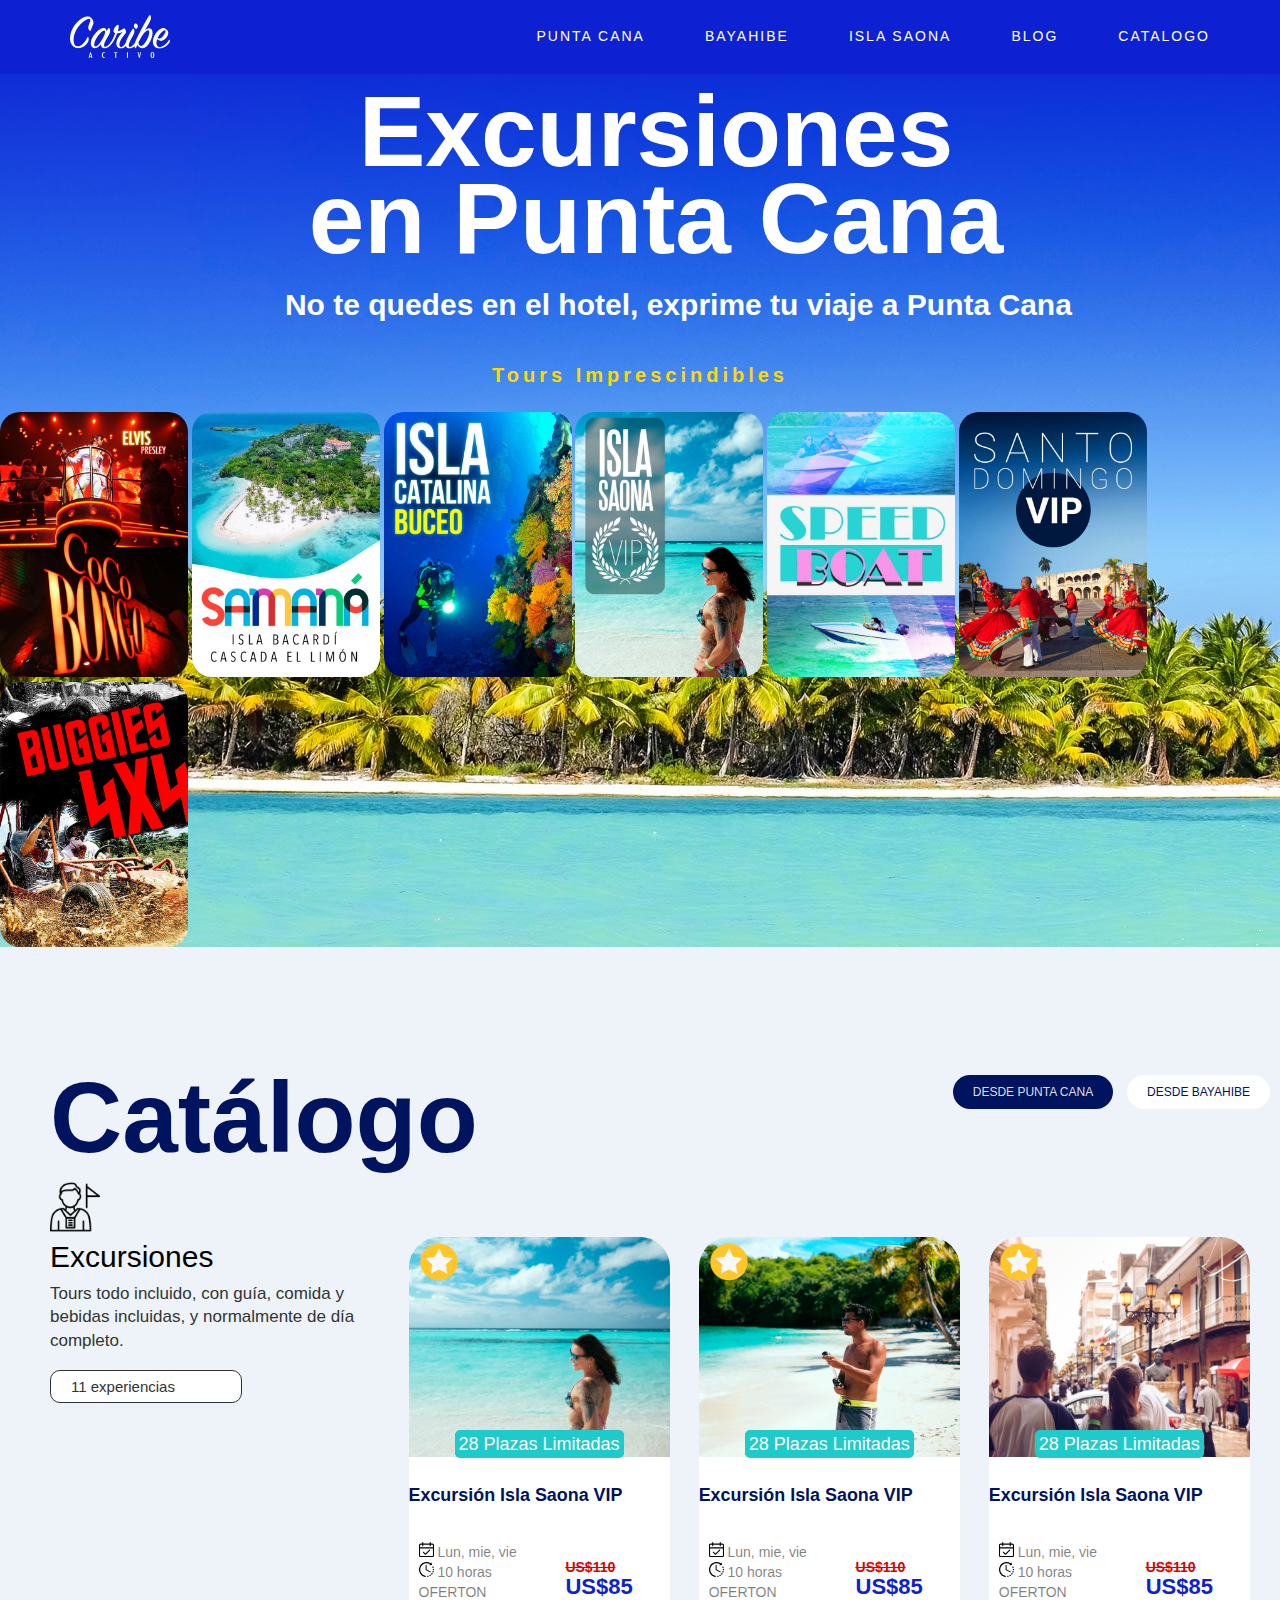
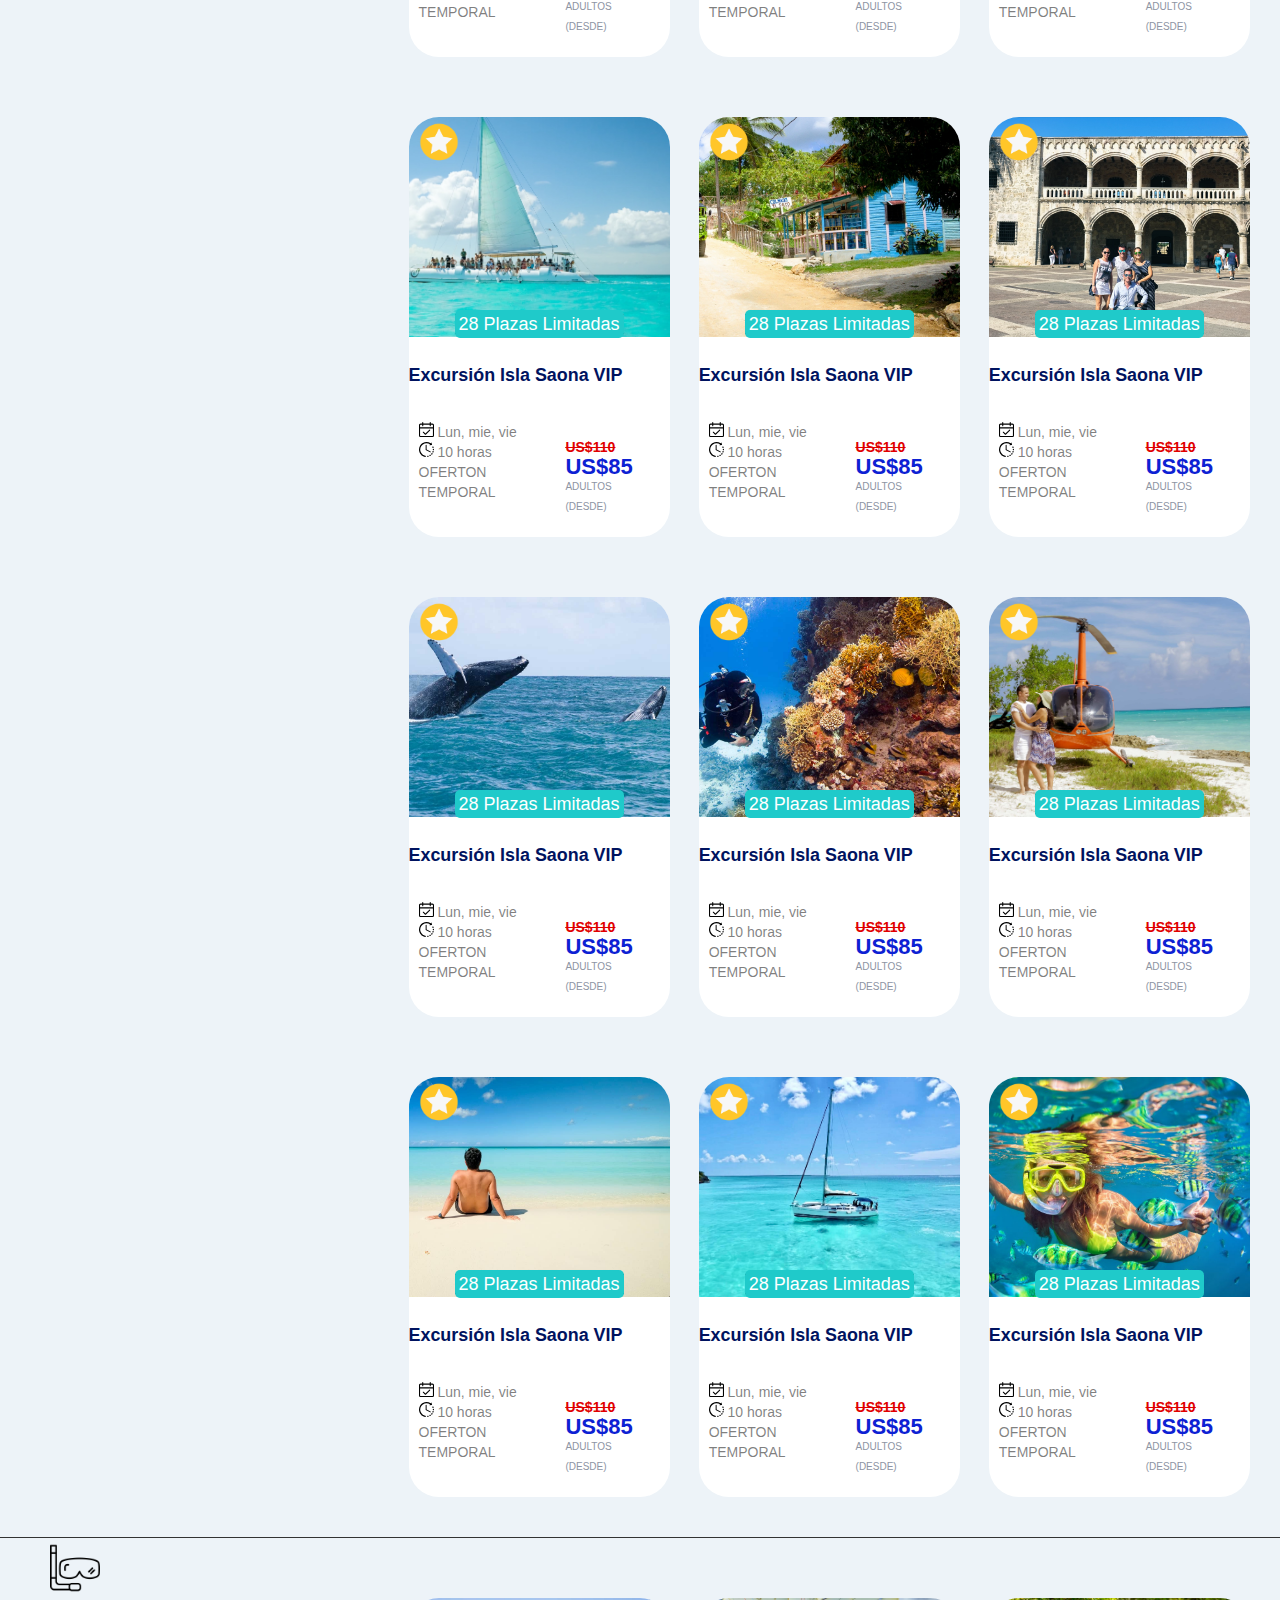
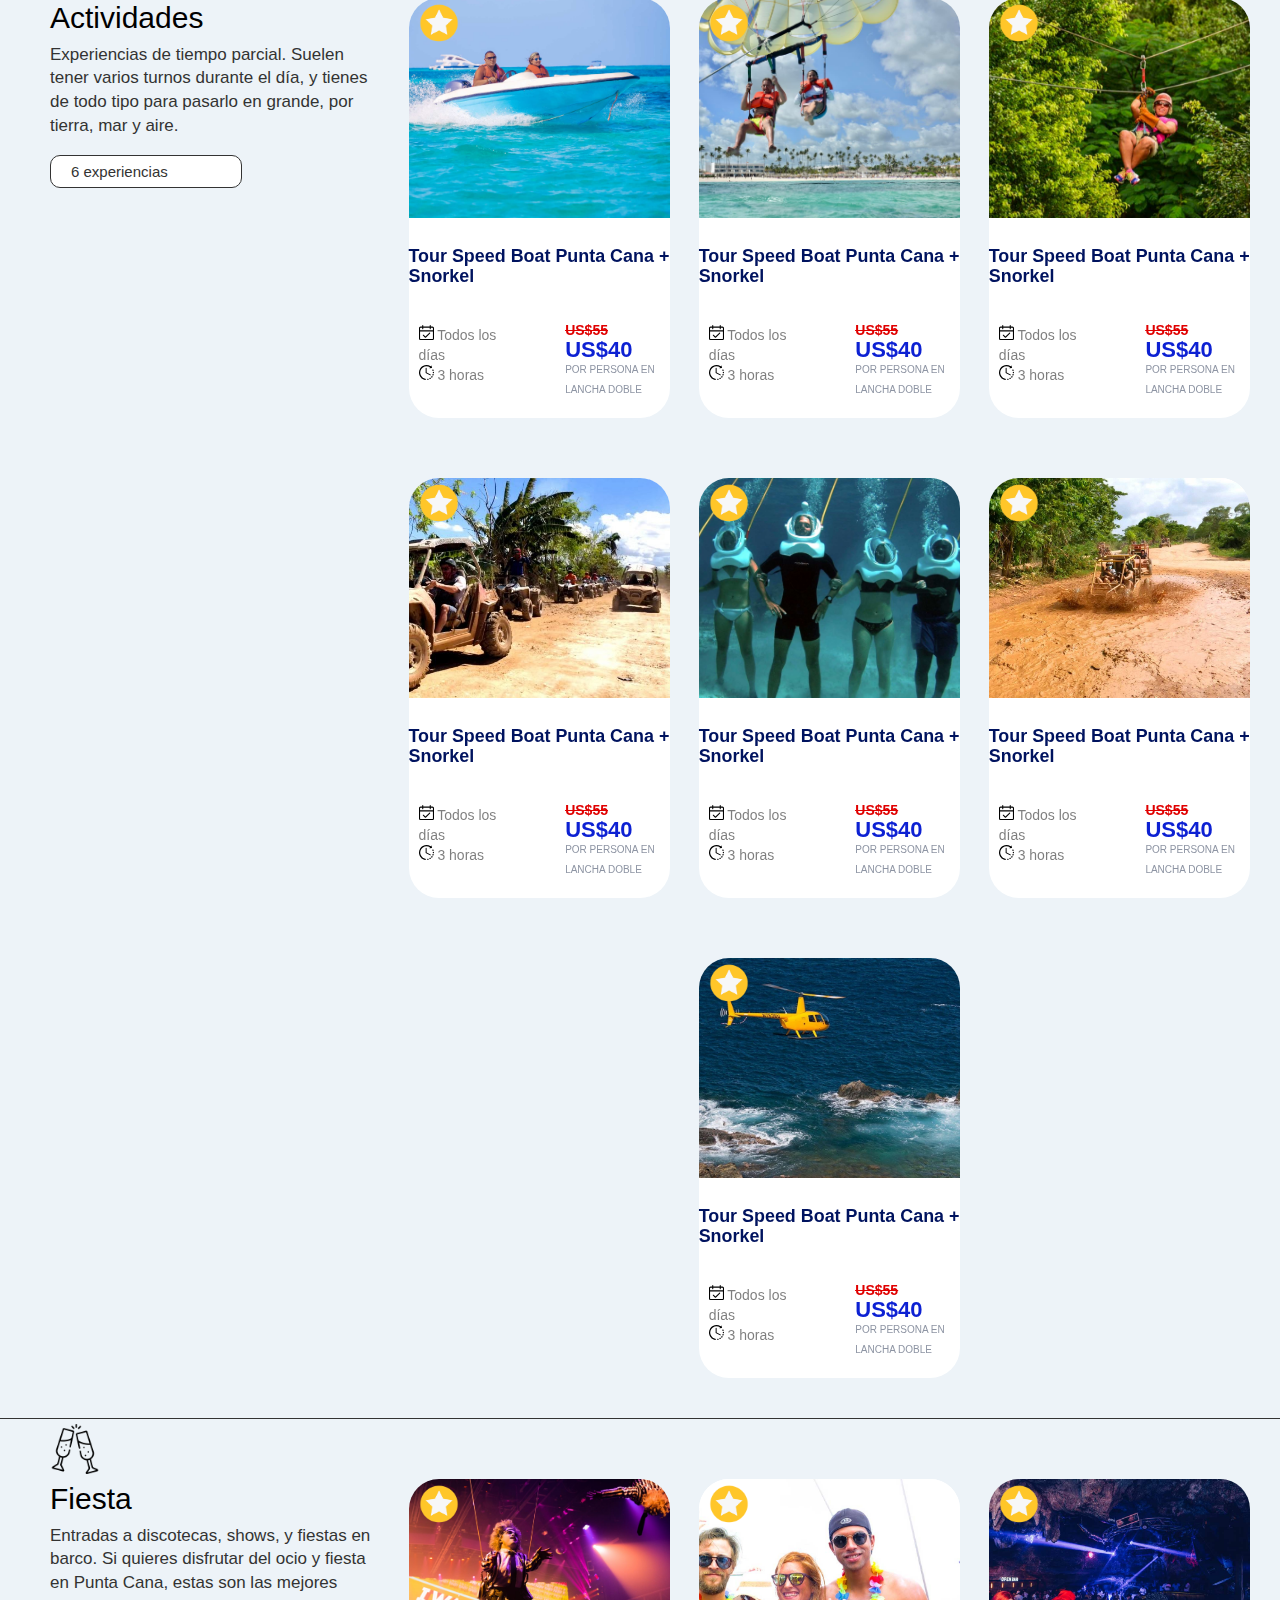
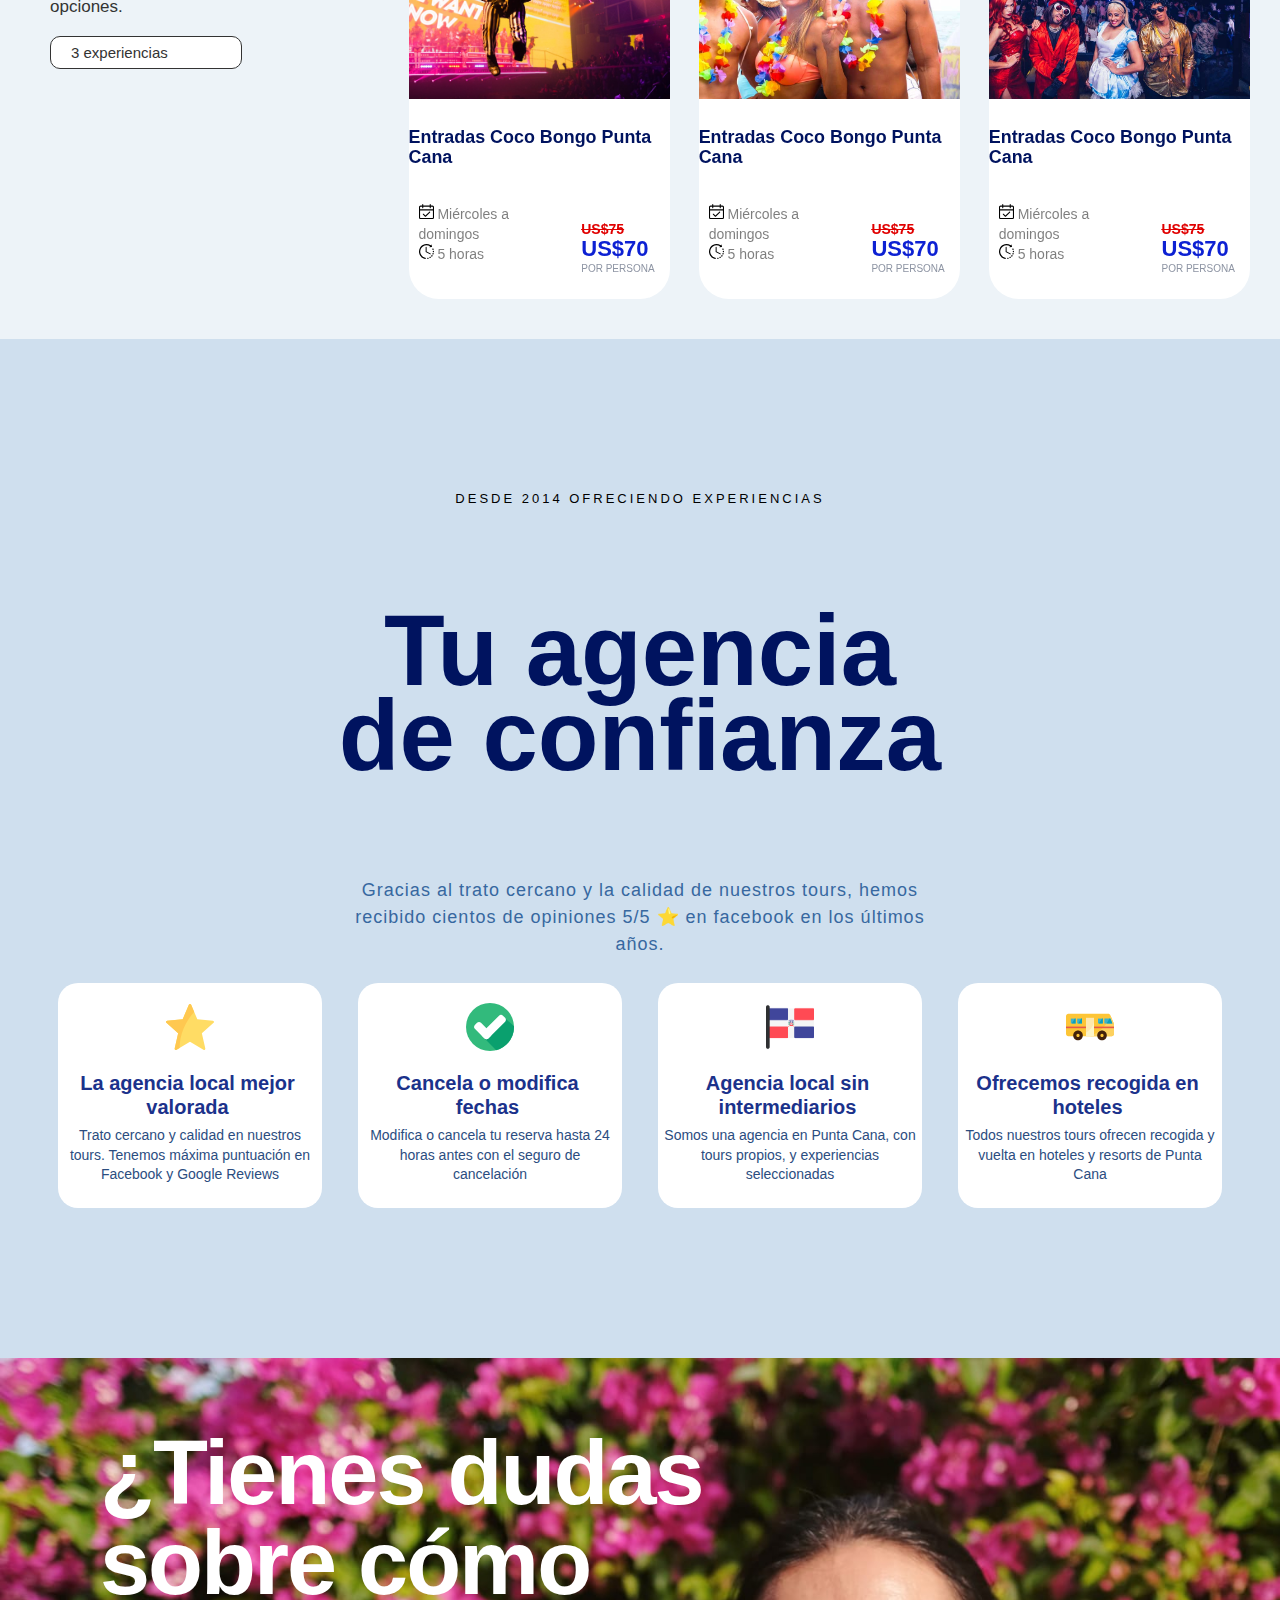
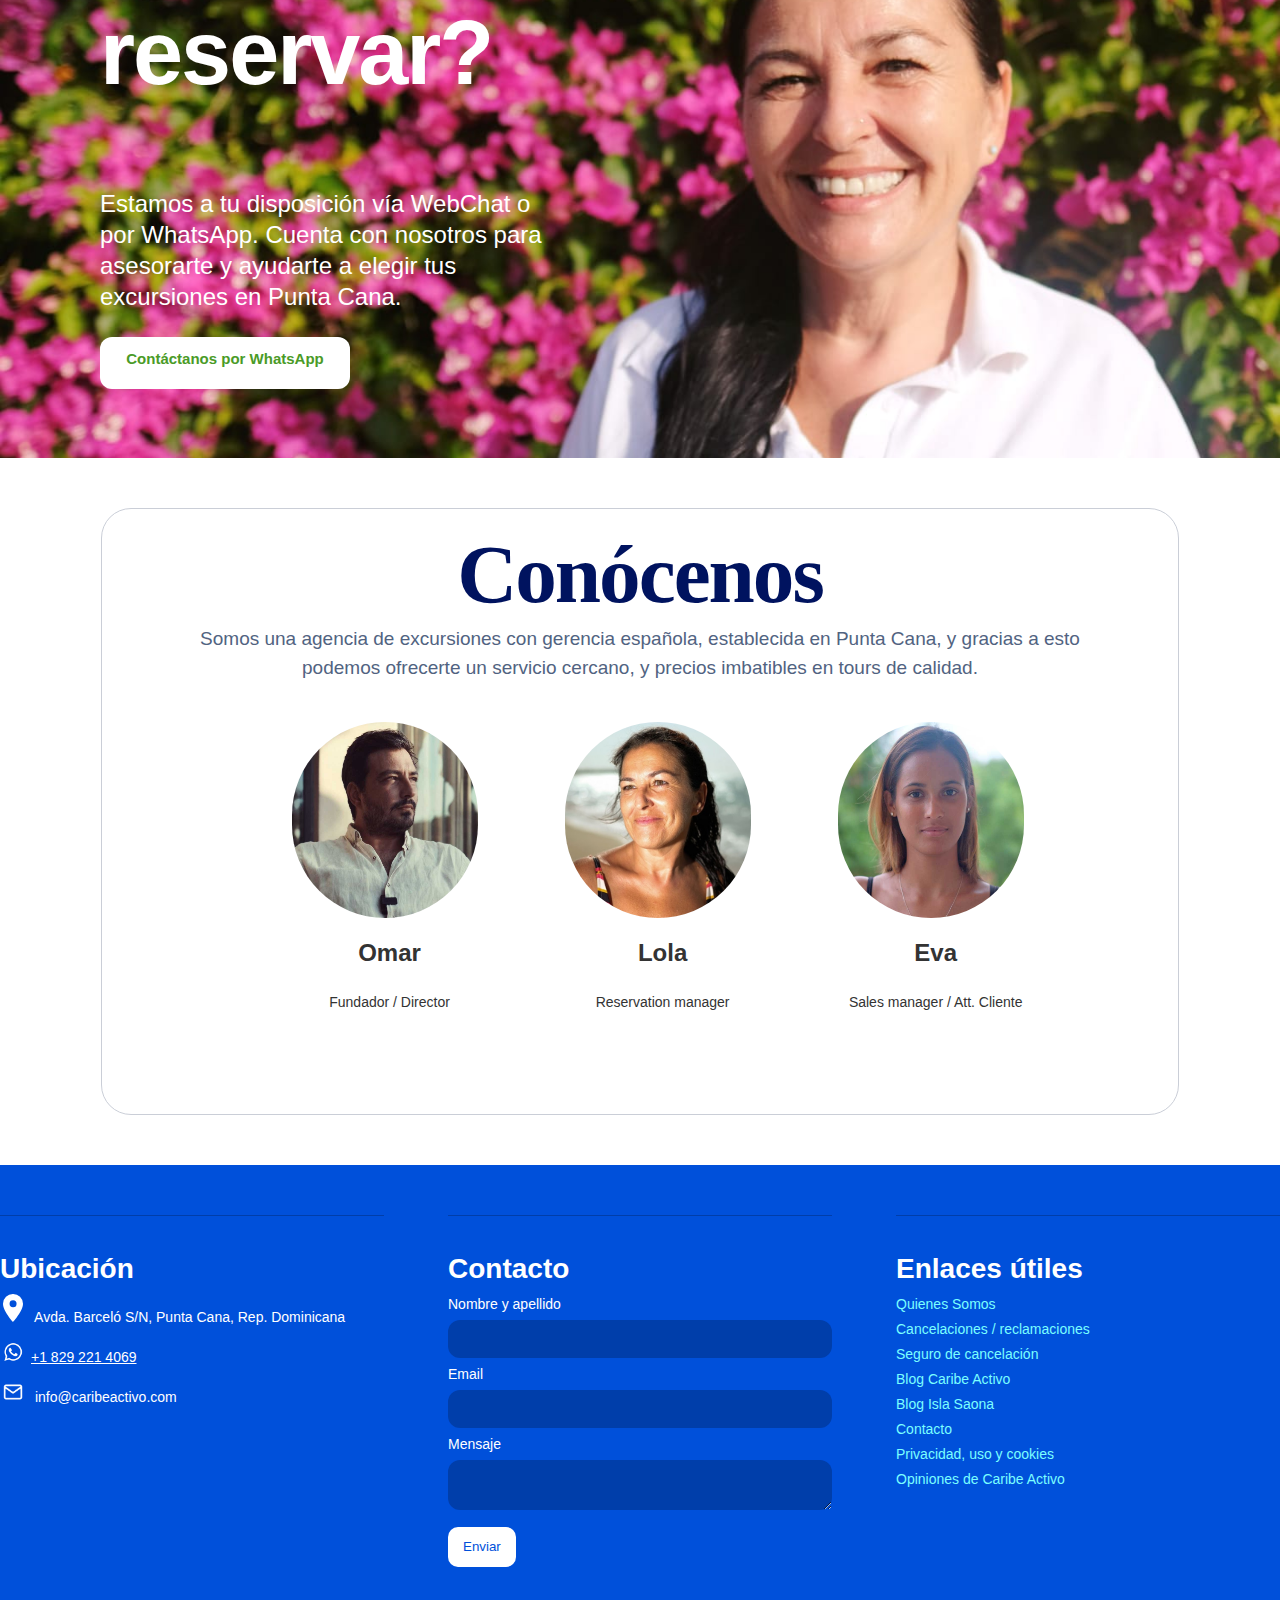
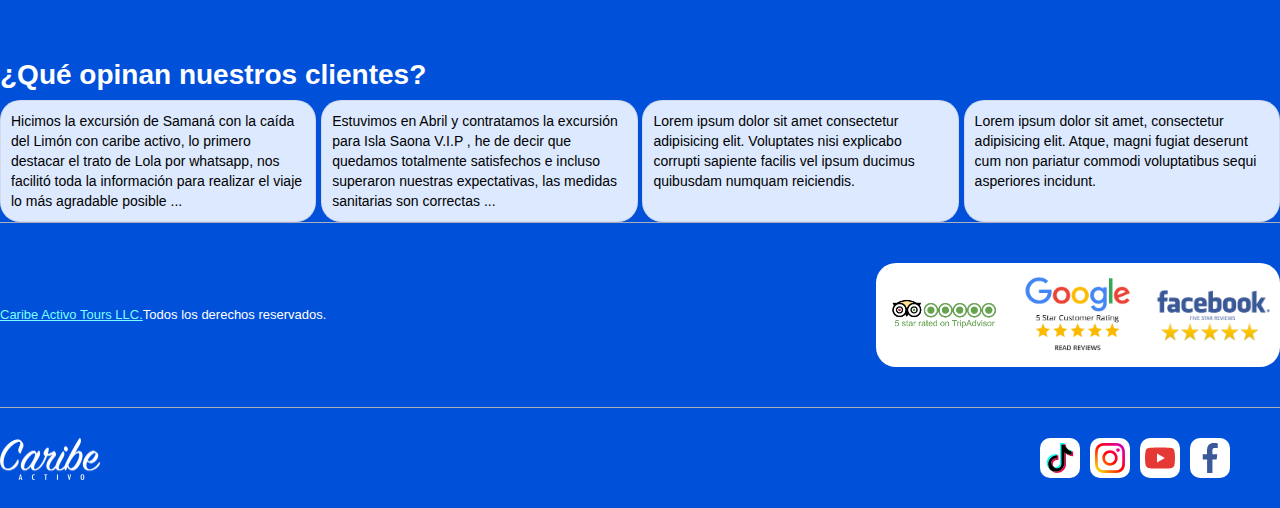
==== commit 15802d96: "deleted extra lines" ====
--- a/index.html
+++ b/index.html
@@ -1,757 +1,4 @@
 <<<<<<< HEAD
-<!DOCTYPE html>
-<html lang="en">
-<head>
-    <meta charset="UTF-8">
-    <meta http-equiv="X-UA-Compatible" content="IE=edge">
-    <meta name="viewport" content="width=device-width, initial-scale=1.0">
-    <link rel="stylesheet" href="css/style.css">
-    <title>Caribe activo</title>
-</head>
-<body>
-     <header class="nav-container">
-            <img src="images/Logo-caribe.png" alt="caribe-logo" class="caribe-logo">
-            <nav>
-                <ul class="nav-list">
-                    <li><a href="https://www.excursionesenpuntacana.com/localizacion/punta-cana">PUNTA CANA</a></li>
-                    <li><a href="https://www.excursionesenpuntacana.com/localizacion/bayahibe">BAYAHIBE</a></li>
-                    <li><a href="https://www.excursionesenpuntacana.com/localizacion/isla-saona">ISLA SAONA</a></li>
-                    <li>BLOG</li>
-                    <li>CATALOGO</li>
-                </ul>
-            </nav>
-     </header>
-    <div class="main-slice">
-        <section>
-            <div class="slice-container">
-                <div class="sliceh1"><h1>Excursiones</h1></div>
-                <div class="sliceh10"><h1>en Punta Cana</h1></div>
-                <div class="hotel"><h2>No te quedes en el hotel, exprime tu viaje a Punta Cana</h2></div>
-                <div class="tours"><h4>Tours Imprescindibles</h2></div>
-                <div class="slice">
-                    <img src="images/Elvis.jpg" alt="Elvis Presley">
-                    <img src="images/samana.jpg" alt="Samana Aventuras">
-                    <img src="images/catalina.jpg" alt="Isla Catalina">
-                    <img src="images/saona.jpg" alt="Isla Saona">
-                    <img src="images/SPEEDBOAT.jpg" alt="Speed Boat">
-                    <img src="images/SD.jpg" alt="Santo Domingo">
-                    <img src="images/BUGGIES.jpg" alt="Buggies 4x4">
-                </div>
-            </div>
-        </section>
-    </div>
-    <div class="excursions">
-        <section class="excursions-container">
-            <div class="header-containerV2">
-                <div class="catalogo"><h3>Catálogo</h3></div>
-                <div class="places"><a href="#" class="tab1">DESDE PUNTA CANA</a> <a href="#" class="tab2">DESDE BAYAHIBE</a></div>
-            </div>
-            <section class="excursionsidebar">
-                <div class="ExcursionSideBarContainer">
-                    <div class="sidebarcontent">
-                        <img src="images/user.png" alt="User logo">
-                        <h3>Excursiones</h3>
-                        <p>Tours todo incluido, con guía, comida y bebidas incluidas, y normalmente de día completo.</p>
-                        <div class="experiencias"><p>11 experiencias</p></div>
-                    </div>
-                </div>
-            
-                <div class="Excursion-Content">
-                    <div class="E-BoxesContainer">
-                        <div class="E-Box1-img"> 
-                            <img src="images/Excursions/FavEstrella.png" alt="Favoritos" class="favoritos">
-                            <div class="plazas"><a href="#">28 Plazas Limitadas</a></div>
-                        </div>
-
-                        <div class="toursboxinfo">
-                            <div class="tourstitle">
-                                <h4>Excursión Isla Saona VIP</h4>
-                            </div>                                        
-                            <div class="toursinfo">
-                                <div class="toursboxleftinfo">
-                                    <div class="schedule"> <img src="images/Excursions/schedule.svg" alt="calendario" class="schedule2"> Lun, mie, vie</div>
-                                    <div class="hours"><img src="images/Excursions/clock.svg" alt="reloj" class="clock"> 10 horas</div>
-                                    <div class="oferton"><span class="ofertonT">OFERTON TEMPORAL</span></div>
-                                </div>
-
-                                <div class="toursboxrightinfo">
-                                    <div class="oldvalue"><del> US$110</del></div>
-                                    <div class="actualvalue">US$85</div>
-                                    <div class="note">ADULTOS (DESDE)</div>
-                                </div>
-                            </div>
-                        </div>
-                    </div>
-                    <div class="E-BoxesContainer">
-                        <div class="E-Box2-img"> 
-                            <img src="images/Excursions/FavEstrella.png" alt="Favoritos" class="favoritos">
-                            <div class="plazas"><a href="#">28 Plazas Limitadas</a></div>
-                        </div>
-
-                        <div class="toursboxinfo">
-                            <div class="tourstitle">
-                                <h4>Excursión Isla Saona VIP</h4>
-                            </div>                                        
-                            <div class="toursinfo">
-                                <div class="toursboxleftinfo">
-                                    <div class="schedule"> <img src="images/Excursions/schedule.svg" alt="calendario" class="schedule2"> Lun, mie, vie</div>
-                                    <div class="hours"><img src="images/Excursions/clock.svg" alt="reloj" class="clock"> 10 horas</div>
-                                    <div class="oferton"><span class="ofertonT">OFERTON TEMPORAL</span></div>
-                                </div>
-
-                                <div class="toursboxrightinfo">
-                                    <div class="oldvalue"><del> US$110</del></div>
-                                    <div class="actualvalue">US$85</div>
-                                    <div class="note">ADULTOS (DESDE)</div>
-                                </div>
-                            </div>
-                        </div>
-                    </div>
-                    <div class="E-BoxesContainer">
-                        <div class="E-Box3-img"> 
-                            <img src="images/Excursions/FavEstrella.png" alt="Favoritos" class="favoritos">
-                            <div class="plazas"><a href="#">28 Plazas Limitadas</a></div>
-                        </div>
-
-                        <div class="toursboxinfo">
-                            <div class="tourstitle">
-                                <h4>Excursión Isla Saona VIP</h4>
-                            </div>                                        
-                            <div class="toursinfo">
-                                <div class="toursboxleftinfo">
-                                    <div class="schedule"> <img src="images/Excursions/schedule.svg" alt="calendario" class="schedule2"> Lun, mie, vie</div>
-                                    <div class="hours"><img src="images/Excursions/clock.svg" alt="reloj" class="clock"> 10 horas</div>
-                                    <div class="oferton"><span class="ofertonT">OFERTON TEMPORAL</span></div>
-                                </div>
-
-                                <div class="toursboxrightinfo">
-                                    <div class="oldvalue"><del> US$110</del></div>
-                                    <div class="actualvalue">US$85</div>
-                                    <div class="note">ADULTOS (DESDE)</div>
-                                </div>
-                            </div>
-                        </div>
-                    </div>
-                    <div class="E-BoxesContainer">
-                        <div class="E-Box4-img"> 
-                            <img src="images/Excursions/FavEstrella.png" alt="Favoritos" class="favoritos">
-                            <div class="plazas"><a href="#">28 Plazas Limitadas</a></div>
-                        </div>
-
-                        <div class="toursboxinfo">
-                            <div class="tourstitle">
-                                <h4>Excursión Isla Saona VIP</h4>
-                            </div>                                        
-                            <div class="toursinfo">
-                                <div class="toursboxleftinfo">
-                                    <div class="schedule"> <img src="images/Excursions/schedule.svg" alt="calendario" class="schedule2"> Lun, mie, vie</div>
-                                    <div class="hours"><img src="images/Excursions/clock.svg" alt="reloj" class="clock"> 10 horas</div>
-                                    <div class="oferton"><span class="ofertonT">OFERTON TEMPORAL</span></div>
-                                </div>
-
-                                <div class="toursboxrightinfo">
-                                    <div class="oldvalue"><del> US$110</del></div>
-                                    <div class="actualvalue">US$85</div>
-                                    <div class="note">ADULTOS (DESDE)</div>
-                                </div>
-                            </div>
-                        </div>
-                    </div>
-                    <div class="E-BoxesContainer">
-                        <div class="E-Box5-img"> 
-                            <img src="images/Excursions/FavEstrella.png" alt="Favoritos" class="favoritos">
-                            <div class="plazas"><a href="#">28 Plazas Limitadas</a></div>
-                        </div>
-
-                        <div class="toursboxinfo">
-                            <div class="tourstitle">
-                                <h4>Excursión Isla Saona VIP</h4>
-                            </div>                                        
-                            <div class="toursinfo">
-                                <div class="toursboxleftinfo">
-                                    <div class="schedule"> <img src="images/Excursions/schedule.svg" alt="calendario" class="schedule2"> Lun, mie, vie</div>
-                                    <div class="hours"><img src="images/Excursions/clock.svg" alt="reloj" class="clock"> 10 horas</div>
-                                    <div class="oferton"><span class="ofertonT">OFERTON TEMPORAL</span></div>
-                                </div>
-
-                                <div class="toursboxrightinfo">
-                                    <div class="oldvalue"><del> US$110</del></div>
-                                    <div class="actualvalue">US$85</div>
-                                    <div class="note">ADULTOS (DESDE)</div>
-                                </div>
-                            </div>
-                        </div>
-                    </div>
-                    <div class="E-BoxesContainer">
-                        <div class="E-Box6-img"> 
-                            <img src="images/Excursions/FavEstrella.png" alt="Favoritos" class="favoritos">
-                            <div class="plazas"><a href="#">28 Plazas Limitadas</a></div>
-                        </div>
-
-                        <div class="toursboxinfo">
-                            <div class="tourstitle">
-                                <h4>Excursión Isla Saona VIP</h4>
-                            </div>                                        
-                            <div class="toursinfo">
-                                <div class="toursboxleftinfo">
-                                    <div class="schedule"> <img src="images/Excursions/schedule.svg" alt="calendario" class="schedule2"> Lun, mie, vie</div>
-                                    <div class="hours"><img src="images/Excursions/clock.svg" alt="reloj" class="clock"> 10 horas</div>
-                                    <div class="oferton"><span class="ofertonT">OFERTON TEMPORAL</span></div>
-                                </div>
-
-                                <div class="toursboxrightinfo">
-                                    <div class="oldvalue"><del> US$110</del></div>
-                                    <div class="actualvalue">US$85</div>
-                                    <div class="note">ADULTOS (DESDE)</div>
-                                </div>
-                            </div>
-                        </div>
-                    </div>
-                    <div class="E-BoxesContainer">
-                        <div class="E-Box7-img"> 
-                            <img src="images/Excursions/FavEstrella.png" alt="Favoritos" class="favoritos">
-                            <div class="plazas"><a href="#">28 Plazas Limitadas</a></div>
-                        </div>
-
-                        <div class="toursboxinfo">
-                            <div class="tourstitle">
-                                <h4>Excursión Isla Saona VIP</h4>
-                            </div>                                        
-                            <div class="toursinfo">
-                                <div class="toursboxleftinfo">
-                                    <div class="schedule"> <img src="images/Excursions/schedule.svg" alt="calendario" class="schedule2"> Lun, mie, vie</div>
-                                    <div class="hours"><img src="images/Excursions/clock.svg" alt="reloj" class="clock"> 10 horas</div>
-                                    <div class="oferton"><span class="ofertonT">OFERTON TEMPORAL</span></div>
-                                </div>
-
-                                <div class="toursboxrightinfo">
-                                    <div class="oldvalue"><del> US$110</del></div>
-                                    <div class="actualvalue">US$85</div>
-                                    <div class="note">ADULTOS (DESDE)</div>
-                                </div>
-                            </div>
-                        </div>
-                    </div>
-                    <div class="E-BoxesContainer">
-                        <div class="E-Box8-img"> 
-                            <img src="images/Excursions/FavEstrella.png" alt="Favoritos" class="favoritos">
-                            <div class="plazas"><a href="#">28 Plazas Limitadas</a></div>
-                        </div>
-
-                        <div class="toursboxinfo">
-                            <div class="tourstitle">
-                                <h4>Excursión Isla Saona VIP</h4>
-                            </div>                                        
-                            <div class="toursinfo">
-                                <div class="toursboxleftinfo">
-                                    <div class="schedule"> <img src="images/Excursions/schedule.svg" alt="calendario" class="schedule2"> Lun, mie, vie</div>
-                                    <div class="hours"><img src="images/Excursions/clock.svg" alt="reloj" class="clock"> 10 horas</div>
-                                    <div class="oferton"><span class="ofertonT">OFERTON TEMPORAL</span></div>
-                                </div>
-
-                                <div class="toursboxrightinfo">
-                                    <div class="oldvalue"><del> US$110</del></div>
-                                    <div class="actualvalue">US$85</div>
-                                    <div class="note">ADULTOS (DESDE)</div>
-                                </div>
-                            </div>
-                        </div>
-                    </div>
-                    <div class="E-BoxesContainer">
-                        <div class="E-Box9-img"> 
-                            <img src="images/Excursions/FavEstrella.png" alt="Favoritos" class="favoritos">
-                            <div class="plazas"><a href="#">28 Plazas Limitadas</a></div>
-                        </div>
-
-                        <div class="toursboxinfo">
-                            <div class="tourstitle">
-                                <h4>Excursión Isla Saona VIP</h4>
-                            </div>                                        
-                            <div class="toursinfo">
-                                <div class="toursboxleftinfo">
-                                    <div class="schedule"> <img src="images/Excursions/schedule.svg" alt="calendario" class="schedule2"> Lun, mie, vie</div>
-                                    <div class="hours"><img src="images/Excursions/clock.svg" alt="reloj" class="clock"> 10 horas</div>
-                                    <div class="oferton"><span class="ofertonT">OFERTON TEMPORAL</span></div>
-                                </div>
-
-                                <div class="toursboxrightinfo">
-                                    <div class="oldvalue"><del> US$110</del></div>
-                                    <div class="actualvalue">US$85</div>
-                                    <div class="note">ADULTOS (DESDE)</div>
-                                </div>
-                            </div>
-                        </div>
-                    </div>
-                    <div class="E-BoxesContainer">
-                        <div class="E-Box10-img"> 
-                            <img src="images/Excursions/FavEstrella.png" alt="Favoritos" class="favoritos">
-                            <div class="plazas"><a href="#">28 Plazas Limitadas</a></div>
-                        </div>
-
-                        <div class="toursboxinfo">
-                            <div class="tourstitle">
-                                <h4>Excursión Isla Saona VIP</h4>
-                            </div>                                        
-                            <div class="toursinfo">
-                                <div class="toursboxleftinfo">
-                                    <div class="schedule"> <img src="images/Excursions/schedule.svg" alt="calendario" class="schedule2"> Lun, mie, vie</div>
-                                    <div class="hours"><img src="images/Excursions/clock.svg" alt="reloj" class="clock"> 10 horas</div>
-                                    <div class="oferton"><span class="ofertonT">OFERTON TEMPORAL</span></div>
-                                </div>
-
-                                <div class="toursboxrightinfo">
-                                    <div class="oldvalue"><del> US$110</del></div>
-                                    <div class="actualvalue">US$85</div>
-                                    <div class="note">ADULTOS (DESDE)</div>
-                                </div>
-                            </div>
-                        </div>
-                    </div>
-                    <div class="E-BoxesContainer">
-                        <div class="E-Box11-img"> 
-                            <img src="images/Excursions/FavEstrella.png" alt="Favoritos" class="favoritos">
-                            <div class="plazas"><a href="#">28 Plazas Limitadas</a></div>
-                        </div>
-
-                        <div class="toursboxinfo">
-                            <div class="tourstitle">
-                                <h4>Excursión Isla Saona VIP</h4>
-                            </div>                                        
-                            <div class="toursinfo">
-                                <div class="toursboxleftinfo">
-                                    <div class="schedule"> <img src="images/Excursions/schedule.svg" alt="calendario" class="schedule2"> Lun, mie, vie</div>
-                                    <div class="hours"><img src="images/Excursions/clock.svg" alt="reloj" class="clock"> 10 horas</div>
-                                    <div class="oferton"><span class="ofertonT">OFERTON TEMPORAL</span></div>
-                                </div>
-
-                                <div class="toursboxrightinfo">
-                                    <div class="oldvalue"><del> US$110</del></div>
-                                    <div class="actualvalue">US$85</div>
-                                    <div class="note">ADULTOS (DESDE)</div>
-                                </div>
-                            </div>
-                        </div>
-                    </div>
-                    <div class="E-BoxesContainer">
-                        <div class="E-Box12-img"> 
-                            <img src="images/Excursions/FavEstrella.png" alt="Favoritos" class="favoritos">
-                            <div class="plazas"><a href="#">28 Plazas Limitadas</a></div>
-                        </div>
-
-                        <div class="toursboxinfo">
-                            <div class="tourstitle">
-                                <h4>Excursión Isla Saona VIP</h4>
-                            </div>                                        
-                            <div class="toursinfo">
-                                <div class="toursboxleftinfo">
-                                    <div class="schedule"> <img src="images/Excursions/schedule.svg" alt="calendario" class="schedule2"> Lun, mie, vie</div>
-                                    <div class="hours"><img src="images/Excursions/clock.svg" alt="reloj" class="clock"> 10 horas</div>
-                                    <div class="oferton"><span class="ofertonT">OFERTON TEMPORAL</span></div>
-                                </div>
-
-                                <div class="toursboxrightinfo">
-                                    <div class="oldvalue"><del> US$110</del></div>
-                                    <div class="actualvalue">US$85</div>
-                                    <div class="note">ADULTOS (DESDE)</div>
-                                </div>
-                            </div>
-                        </div>
-                    </div>
-                </div>
-            </section>
-            <section class="sidebar-and-activities">
-                <div class="Activities-Side-Bar-Container">
-                    <div class="sidebarcontent">
-                        <img src="images/activities/activitieslogo.png" alt="Actividades logo">
-                        <h3>Actividades</h3>
-                        <p>Experiencias de tiempo parcial. Suelen tener varios turnos durante el día, y tienes de todo tipo para pasarlo en grande, por tierra, mar y aire.</p>
-                        <div class="experiencias"><p>6 experiencias</p></div>
-                    </div>
-                </div>
-                <div class="actividades-container">
-                    <div class="A-Boxes-Container">
-                                <div class="A-Box1-img"> 
-                                    <img src="images/Excursions/FavEstrella.png" alt="Favoritos" class="favoritos">
-                                </div>
-                                <div class="toursboxinfo">
-                                    <div class="tourstitle">
-                                        <h4>Tour Speed Boat Punta Cana + Snorkel</h4>
-                                    </div>
-                                <div class="toursinfo">
-                                    <div class="toursboxleftinfo">
-                                        <div class="schedule"> <img src="images/Excursions/schedule.svg" alt="calendario" class="schedule2"> Todos los días</div>
-                                        <div class="hours"><img src="images/Excursions/clock.svg" alt="boxreloj" class="clock"> 3 horas</div>
-                                    </div>
-            
-                                    <div class="toursboxrightinfo">
-                                        <div class="oldvalue"><del> US$55</del></div>
-                                        <div class="actualvalue">US$40</div>
-                                        <div class="note">POR PERSONA EN <br> LANCHA DOBLE</div>
-                                    </div>
-                                </div>
-                            </div>
-                    </div>
-                    <div class="A-Boxes-Container">
-                            <div class="A-Box2-img"> 
-                                <img src="images/Excursions/FavEstrella.png" alt="Favoritos" class="favoritos">
-                            </div>
-                            <div class="toursboxinfo">
-                                <div class="tourstitle">
-                                    <h4>Tour Speed Boat Punta Cana + Snorkel</h4>
-                                </div>
-                            <div class="toursinfo">
-                                <div class="toursboxleftinfo">
-                                    <div class="schedule"> <img src="images/Excursions/schedule.svg" alt="calendario" class="schedule2"> Todos los días</div>
-                                    <div class="hours"><img src="images/Excursions/clock.svg" alt="boxreloj" class="clock"> 3 horas</div>
-                                </div>
-        
-                                <div class="toursboxrightinfo">
-                                    <div class="oldvalue"><del> US$55</del></div>
-                                    <div class="actualvalue">US$40</div>
-                                    <div class="note">POR PERSONA EN <br> LANCHA DOBLE</div>
-                                </div>
-                            </div>
-                        </div>
-                    </div>
-                    <div class="A-Boxes-Container">
-                            <div class="A-Box3-img"> 
-                                <img src="images/Excursions/FavEstrella.png" alt="Favoritos" class="favoritos">
-                            </div>
-                            <div class="toursboxinfo">
-                                <div class="tourstitle">
-                                    <h4>Tour Speed Boat Punta Cana + Snorkel</h4>
-                                </div>
-                            <div class="toursinfo">
-                                <div class="toursboxleftinfo">
-                                    <div class="schedule"> <img src="images/Excursions/schedule.svg" alt="calendario" class="schedule2"> Todos los días</div>
-                                    <div class="hours"><img src="images/Excursions/clock.svg" alt="boxreloj" class="clock"> 3 horas</div>
-                                </div>
-        
-                                <div class="toursboxrightinfo">
-                                    <div class="oldvalue"><del> US$55</del></div>
-                                    <div class="actualvalue">US$40</div>
-                                    <div class="note">POR PERSONA EN <br> LANCHA DOBLE</div>
-                                </div>
-                            </div>
-                        </div>
-                    </div>
-                    <div class="A-Boxes-Container">
-                        <div class="A-Box4-img"> 
-                            <img src="images/Excursions/FavEstrella.png" alt="Favoritos" class="favoritos">
-                        </div>
-                        <div class="toursboxinfo">
-                            <div class="tourstitle">
-                                <h4>Tour Speed Boat Punta Cana + Snorkel</h4>
-                            </div>
-                        <div class="toursinfo">
-                            <div class="toursboxleftinfo">
-                                <div class="schedule"> <img src="images/Excursions/schedule.svg" alt="calendario" class="schedule2"> Todos los días</div>
-                                <div class="hours"><img src="images/Excursions/clock.svg" alt="boxreloj" class="clock"> 3 horas</div>
-                            </div>
-    
-                            <div class="toursboxrightinfo">
-                                <div class="oldvalue"><del> US$55</del></div>
-                                <div class="actualvalue">US$40</div>
-                                <div class="note">POR PERSONA EN <br> LANCHA DOBLE</div>
-                            </div>
-                        </div>
-                    </div>
-                    </div>
-                    <div class="A-Boxes-Container">
-                        <div class="A-Box5-img"> 
-                            <img src="images/Excursions/FavEstrella.png" alt="Favoritos" class="favoritos">
-                        </div>
-                        <div class="toursboxinfo">
-                            <div class="tourstitle">
-                                <h4>Tour Speed Boat Punta Cana + Snorkel</h4>
-                            </div>
-                        <div class="toursinfo">
-                            <div class="toursboxleftinfo">
-                                <div class="schedule"> <img src="images/Excursions/schedule.svg" alt="calendario" class="schedule2"> Todos los días</div>
-                                <div class="hours"><img src="images/Excursions/clock.svg" alt="boxreloj" class="clock"> 3 horas</div>
-                            </div>
-    
-                            <div class="toursboxrightinfo">
-                                <div class="oldvalue"><del> US$55</del></div>
-                                <div class="actualvalue">US$40</div>
-                                <div class="note">POR PERSONA EN <br> LANCHA DOBLE</div>
-                            </div>
-                        </div>
-                    </div>
-                    </div>
-                    <div class="A-Boxes-Container">
-                        <div class="A-Box6-img"> 
-                            <img src="images/Excursions/FavEstrella.png" alt="Favoritos" class="favoritos">
-                        </div>
-                        <div class="toursboxinfo">
-                            <div class="tourstitle">
-                                <h4>Tour Speed Boat Punta Cana + Snorkel</h4>
-                            </div>
-                            <div class="toursinfo">
-                                <div class="toursboxleftinfo">
-                                    <div class="schedule"> <img src="images/Excursions/schedule.svg" alt="calendario" class="schedule2"> Todos los días</div>
-                                    <div class="hours"><img src="images/Excursions/clock.svg" alt="boxreloj" class="clock"> 3 horas
-                                    </div>
-                             </div>
-                            <div class="toursboxrightinfo">
-                                <div class="oldvalue"><del> US$55</del></div>
-                                <div class="actualvalue">US$40</div>
-                                <div class="note">POR PERSONA EN <br> LANCHA DOBLE</div>
-                            </div>
-                     </div>
-                </div>
-                    </div>
-                    <div class="A-Boxes-Container">
-                        <div class="A-Box7-img"> 
-                            <img src="images/Excursions/FavEstrella.png" alt="Favoritos" class="favoritos">
-                        </div>
-                        <div class="toursboxinfo">
-                                <div class="tourstitle">
-                                    <h4>Tour Speed Boat Punta Cana + Snorkel</h4>
-                                </div>
-                            <div class="toursinfo">
-                                <div class="toursboxleftinfo">
-                                    <div class="schedule"> <img src="images/Excursions/schedule.svg" alt="calendario" class="schedule2"> Todos los días</div>
-                                    <div class="hours"><img src="images/Excursions/clock.svg" alt="boxreloj" class="clock"> 3 horas</div>
-                                </div>
-        
-                                <div class="toursboxrightinfo">
-                                    <div class="oldvalue"><del> US$55</del></div>
-                                    <div class="actualvalue">US$40</div>
-                                    <div class="note">POR PERSONA EN <br> LANCHA DOBLE</div>
-                                </div>
-                            </div>
-                        </div>
-                    </div>
-                </div>
-            </section>
-            <section class="sidebar-and-fiesta">
-                <div class="Fiesta-Sidebar-Container">
-                    <div class="sidebarcontent">
-                        <img src="images/fiesta/copas.png" alt="Fiesta logo">
-                                <h3>Fiesta</h3>
-                                <p>Entradas a discotecas, shows, y fiestas en barco. Si quieres disfrutar del ocio y fiesta en Punta Cana, estas son las mejores opciones.</p>
-                                <div class="experiencias"><p>3 experiencias</p></div>
-                    </div>
-                </div>
-                    <div class="Fiesta-Container">
-                        <div class="F-Boxes-Container">
-                                    <div class="F-Box1-img"> 
-                                        <img src="images/Excursions/FavEstrella.png" alt="Favoritos" class="favoritos">
-                                    </div>
-                                <div class="toursboxinfo">
-                                    <div class="tourstitle">
-                                            <h4>Entradas Coco Bongo Punta Cana</h4>
-                                    </div>
-
-                                    <div class="toursinfo">
-
-                                        <div class="toursboxleftinfo">
-                                            <div class="schedulle"> <img src="images/Excursions/schedule.svg" alt="schedule" class="schedule2"> Miércoles a domingos</div>
-                                            <div class="hours"><img src="images/Excursions/clock.svg" alt="reloj" class="clock"> 5 horas</div>
-                                        </div>
-
-                                        <div class="toursboxrightinfo">
-                                            <div class="oldvalue"><del> US$75</del></div>
-                                            <div class="actualvalue">US$70</div>
-                                            <div class="note">POR PERSONA</div>
-                                        </div>
-                                    </div>
-                                </div>
-                        </div>                   
-                        <div class="F-Boxes-Container">
-                                <div class="F-Box2-img"> 
-                                    <img src="images/Excursions/FavEstrella.png" alt="Favoritos" class="favoritos">
-                                </div>
-                                <div class="toursboxinfo">
-                                    <div class="tourstitle">
-                                            <h4>Entradas Coco Bongo Punta Cana</h4>
-                                    </div>
-
-                                    <div class="toursinfo">
-
-                                        <div class="toursboxleftinfo">
-                                            <div class="schedulle"> <img src="images/Excursions/schedule.svg" alt="schedule" class="schedule2"> Miércoles a domingos</div>
-                                            <div class="hours"><img src="images/Excursions/clock.svg" alt="reloj" class="clock"> 5 horas</div>
-                                        </div>
-
-                                        <div class="toursboxrightinfo">
-                                            <div class="oldvalue"><del> US$75</del></div>
-                                            <div class="actualvalue">US$70</div>
-                                            <div class="note">POR PERSONA</div>
-                                        </div>
-                                    </div>
-                                </div>
-                        </div>
-                        <div class="F-Boxes-Container">
-                                <div class="F-Box3-img"> 
-                                    <img src="images/Excursions/FavEstrella.png" alt="Favoritos" class="favoritos">
-                                </div>
-                                <div class="toursboxinfo">
-                                    <div class="tourstitle">
-                                            <h4>Entradas Coco Bongo Punta Cana</h4>
-                                    </div>
-
-                                    <div class="toursinfo">
-
-                                        <div class="toursboxleftinfo">
-                                            <div class="schedulle"> <img src="images/Excursions/schedule.svg" alt="schedule" class="schedule2"> Miércoles a domingos</div>
-                                            <div class="hours"><img src="images/Excursions/clock.svg" alt="reloj" class="clock"> 5 horas</div>
-                                        </div>
-
-                                        <div class="toursboxrightinfo">
-                                            <div class="oldvalue"><del> US$75</del></div>
-                                            <div class="actualvalue">US$70</div>
-                                            <div class="note">POR PERSONA</div>
-                                        </div>
-                                    </div>
-                        </div>
-                    </div>
-            </section>
-        </section>
-    </div>
-    <div class="Adittional-info">
-        <div class="A-I-container">
-            <div class="caracteristics">
-                <div class="exp">DESDE 2014 OFRECIENDO EXPERIENCIAS</div>
-                <div class="agency"><h3>Tu agencia <br> de confianza</h3></div>
-                <div class="opinions">Gracias al trato cercano y la calidad de nuestros tours, hemos recibido cientos de opiniones 5/5 ⭐️ en facebook en los últimos años.</div>
-            </div>
-            <div class="what-we-offer">
-                <div class="W-W-O-Box">
-                    <img src="images/star.svg" alt="estrella">
-                    <h3>La agencia local mejor valorada</h3>
-                    <div><p>Trato cercano y calidad en nuestros tours. Tenemos máxima puntuación en Facebook y Google Reviews</p>
-                    </div>
-                </div>
-                <div class="W-W-O-Box">
-                    <img src="images/verification.svg" alt="verificación">
-                    <h3>Cancela o modifica fechas</h3>
-                    <div><p>Modifica o cancela tu reserva hasta 24 horas antes con el seguro de cancelación
-                    </p></div>
-                </div>
-                <div class="W-W-O-Box">
-                    <img src="images/flag.png" alt="bandera-dominicana">
-                    <h3>Agencia local sin intermediarios</h3>
-                    <div><p>Somos una agencia en Punta Cana, con tours propios, y experiencias seleccionadas
-                    </p></div>
-                </div>
-                <div class="W-W-O-Box">
-                    <img src="images/bus.svg" alt="bus">
-                    <h3>Ofrecemos recogida en hoteles</h3>
-                    <div><p>Todos nuestros tours ofrecen recogida y vuelta en hoteles y resorts de Punta Cana
-                    </p></div>
-                </div>
-            </div>
-        </div>
-    </div>
-    <div class="questions">
-        <div class="questions-container">
-            <h3>¿Tienes dudas <br> sobre cómo <br> reservar?</h3>
-                    <div class="description-contact">Estamos a tu disposición vía WebChat o por WhatsApp. Cuenta con nosotros para asesorarte y ayudarte a elegir tus excursiones en Punta Cana.     </div>    
-                    <a href="#" class="whatsapp-link">Contáctanos por WhatsApp</a>
-        </div>
-    </div>
-    <div class="know-about-us">
-        <div class="K-A-U-Container">
-            <div class="conocenos">
-                <h3 class="conocenostittle">Conócenos</h3>
-                <div class="comentario-conocenos">Somos una agencia de excursiones con gerencia española, establecida en Punta Cana, y gracias a esto podemos ofrecerte un servicio cercano, y precios imbatibles en tours de calidad.</div>
-                <div class="administracion">
-                    <div>
-                        <img src="images/conocenos/omar.jpg" alt="Omar Director">
-                        <h3>Omar</h3>
-                        <div class="position">Fundador / Director</div>
-                    </div>
-                    <div>
-                        <img src="images/conocenos/lola.jpeg" alt="Reservation manager">
-                        <h3>Lola</h3>
-                        <div class="position">Reservation manager</div>
-                    </div>
-                    <div>
-                        <img src="images/conocenos/eva.jpg" alt="Sales manager">
-                        <h3>Eva</h3>
-                        <div class="position">Sales manager / Att. Cliente</div>
-                    </div>
-                </div>
-            </div>
-        </div>
-    </div>
-    <div class="contact">
-        <div class="ubicacion-contacto-enlaces-box">
-
-            <div class="ubicacion">
-                <h3>Ubicación</h3>
-                <div><img src="images/contact/location-icon.svg" alt="Location icon"> Avda. Barceló S/N, Punta Cana, Rep. Dominicana</div>
-                <div><img src="images/contact/wsp.png" alt=""><a href="Whatsapp Icon">+1 829 221 4069</a></div>
-                <div><img src="images/contact/mail_icon.png" alt="Mail icon"> info@caribeactivo.com</div>
-                <div class="map">
-                    <iframe src="https://www.google.com/maps/embed?pb=!1m18!1m12!1m3!1d241981.2674429108!2d-68.5455619065662!3d18.620990080439633!2m3!1f0!2f0!3f0!3m2!1i1024!2i768!4f13.1!3m3!1m2!1s0x8ea891645dcbfe77%3A0x61881cfaed12f6f3!2sPunta%20Cana!5e0!3m2!1ses!2sdo!4v1650551094861!5m2!1ses!2sdo" max-width="400" max-height="200" style="border:0;" allowfullscreen="" loading="lazy" referrerpolicy="no-referrer-when-downgrade">
-                    </iframe>
-                </div>
-            </div>
-
-            <div class="contacto">
-                <h3>Contacto</h3>
-                <div><label>Nombre y apellido</label></div>
-                <input type="text" name="" id="" class="input">
-                <div><label>Email</label></div>
-                <input type="text" name="" id="" class="input">
-                <div><label>Mensaje</label></div>
-                <textarea name="" id="textarea" cols="19" rows="3" class="input"></textarea>  <br>
-                <input type="button" value="Enviar" class="sendbutton">
-            </div>
-
-            <div class="enlaces">
-                <h3>Enlaces útiles</h3>
-                <a href="#">Quienes Somos</a>
-                <a href="#">Cancelaciones / reclamaciones</a>
-                <a href="#">Seguro de cancelación</a>
-                <a href="#">Blog Caribe Activo</a>
-                <a href="#">Blog Isla Saona</a>
-                <a href="#">Contacto</a>
-                <a href="#">Privacidad, uso y cookies</a>
-                <a href="#">Opiniones de Caribe Activo</a>
-            </div>
-
-        </div>
-
-        <div class="opinionesclientes">
-            <h3>¿Qué opinan nuestros clientes?</h3>
-            <div class="opiniones">
-                <div class="opinion">Hicimos la excursión de Samaná con la caída del Limón con caribe activo, lo primero destacar el trato de Lola por whatsapp, nos facilitó toda la información para realizar el viaje lo más agradable posible ...
-                </div>
-                <div class="opinion">Estuvimos en Abril y contratamos la excursión para Isla Saona V.I.P , he de decir que quedamos totalmente satisfechos e incluso superaron nuestras expectativas, las medidas sanitarias son correctas ...
-                </div>
-                <div class="opinion">Lorem ipsum dolor sit amet consectetur adipisicing elit. Voluptates nisi explicabo corrupti sapiente facilis vel ipsum ducimus quibusdam numquam reiciendis.</div>
-                <div class="opinion">Lorem ipsum dolor sit amet, consectetur adipisicing elit. Atque, magni fugiat deserunt cum non pariatur commodi voluptatibus sequi asperiores incidunt.</div>
-            </div>
-        </div>
-
-        <div class="copyright-and-stars-container">
-            <div class="copyright"><a href="#">Caribe Activo Tours LLC.</a>Todos los derechos reservados.</div>
-            <div class="stars">
-                <img src="images/contact/tripadvisor.png" alt="Tripadvisor 5 stars review">
-                <img src="images/contact/google.png" alt="Google 5 stars review">
-                <img src="images/contact/facebook.png" alt="Facebook 5 stars review">
-            </div>
-        </div>
-
-        <footer>
-            <div class="logocaribeactivo">
-                <img src="images/Logo-caribe.png" alt="Caribe Activo Logo">
-            </div>
-
-            <div class="socialnetworks">
-                <a href="#" target="_blank"><img src="images/contact/tiktoklogo.svg" alt="Tik Tok Logo"></a>
-                <a href="#" target="_blank"><img src="images/contact/instagram.svg" alt="Instagram Logo"></a>
-                <a href="#" target="_blank"><img src="images/contact/youtubelogo.svg" alt="Youtube Logo"></a>
-                <a href="#" target="_blank"><img src="images/contact/facebook.svg" alt="Facebook Logo"></a>
-            </div>
-        </footer>
-    </div>
-</body>
-=======
 <!DOCTYPE html>
 <html lang="en">
 <head>
@@ -759,15 +6,748 @@
     <meta http-equiv="X-UA-Compatible" content="IE=edge">
     <meta name="viewport" content="width=device-width, initial-scale=1.0">
     <link rel="stylesheet" href="css/style.css">
-    <title>Document</title>
+    <title>Caribe activo</title>
 </head>
-    <title>Caribe Activo</title>
 <body>
-    <header>
-        <div class="top-menu">
-
+     <header class="nav-container">
+            <img src="images/Logo-caribe.png" alt="caribe-logo" class="caribe-logo">
+            <nav>
+                <ul class="nav-list">
+                    <li><a href="https://www.excursionesenpuntacana.com/localizacion/punta-cana">PUNTA CANA</a></li>
+                    <li><a href="https://www.excursionesenpuntacana.com/localizacion/bayahibe">BAYAHIBE</a></li>
+                    <li><a href="https://www.excursionesenpuntacana.com/localizacion/isla-saona">ISLA SAONA</a></li>
+                    <li>BLOG</li>
+                    <li>CATALOGO</li>
+                </ul>
+            </nav>
+     </header>
+    <div class="main-slice">
+        <section>
+            <div class="slice-container">
+                <div class="sliceh1"><h1>Excursiones</h1></div>
+                <div class="sliceh10"><h1>en Punta Cana</h1></div>
+                <div class="hotel"><h2>No te quedes en el hotel, exprime tu viaje a Punta Cana</h2></div>
+                <div class="tours"><h4>Tours Imprescindibles</h2></div>
+                <div class="slice">
+                    <img src="images/Elvis.jpg" alt="Elvis Presley">
+                    <img src="images/samana.jpg" alt="Samana Aventuras">
+                    <img src="images/catalina.jpg" alt="Isla Catalina">
+                    <img src="images/saona.jpg" alt="Isla Saona">
+                    <img src="images/SPEEDBOAT.jpg" alt="Speed Boat">
+                    <img src="images/SD.jpg" alt="Santo Domingo">
+                    <img src="images/BUGGIES.jpg" alt="Buggies 4x4">
+                </div>
+            </div>
+        </section>
+    </div>
+    <div class="excursions">
+        <section class="excursions-container">
+            <div class="header-containerV2">
+                <div class="catalogo"><h3>Catálogo</h3></div>
+                <div class="places"><a href="#" class="tab1">DESDE PUNTA CANA</a> <a href="#" class="tab2">DESDE BAYAHIBE</a></div>
+            </div>
+            <section class="excursionsidebar">
+                <div class="ExcursionSideBarContainer">
+                    <div class="sidebarcontent">
+                        <img src="images/user.png" alt="User logo">
+                        <h3>Excursiones</h3>
+                        <p>Tours todo incluido, con guía, comida y bebidas incluidas, y normalmente de día completo.</p>
+                        <div class="experiencias"><p>11 experiencias</p></div>
+                    </div>
+                </div>
+            
+                <div class="Excursion-Content">
+                    <div class="E-BoxesContainer">
+                        <div class="E-Box1-img"> 
+                            <img src="images/Excursions/FavEstrella.png" alt="Favoritos" class="favoritos">
+                            <div class="plazas"><a href="#">28 Plazas Limitadas</a></div>
+                        </div>
+
+                        <div class="toursboxinfo">
+                            <div class="tourstitle">
+                                <h4>Excursión Isla Saona VIP</h4>
+                            </div>                                        
+                            <div class="toursinfo">
+                                <div class="toursboxleftinfo">
+                                    <div class="schedule"> <img src="images/Excursions/schedule.svg" alt="calendario" class="schedule2"> Lun, mie, vie</div>
+                                    <div class="hours"><img src="images/Excursions/clock.svg" alt="reloj" class="clock"> 10 horas</div>
+                                    <div class="oferton"><span class="ofertonT">OFERTON TEMPORAL</span></div>
+                                </div>
+
+                                <div class="toursboxrightinfo">
+                                    <div class="oldvalue"><del> US$110</del></div>
+                                    <div class="actualvalue">US$85</div>
+                                    <div class="note">ADULTOS (DESDE)</div>
+                                </div>
+                            </div>
+                        </div>
+                    </div>
+                    <div class="E-BoxesContainer">
+                        <div class="E-Box2-img"> 
+                            <img src="images/Excursions/FavEstrella.png" alt="Favoritos" class="favoritos">
+                            <div class="plazas"><a href="#">28 Plazas Limitadas</a></div>
+                        </div>
+
+                        <div class="toursboxinfo">
+                            <div class="tourstitle">
+                                <h4>Excursión Isla Saona VIP</h4>
+                            </div>                                        
+                            <div class="toursinfo">
+                                <div class="toursboxleftinfo">
+                                    <div class="schedule"> <img src="images/Excursions/schedule.svg" alt="calendario" class="schedule2"> Lun, mie, vie</div>
+                                    <div class="hours"><img src="images/Excursions/clock.svg" alt="reloj" class="clock"> 10 horas</div>
+                                    <div class="oferton"><span class="ofertonT">OFERTON TEMPORAL</span></div>
+                                </div>
+
+                                <div class="toursboxrightinfo">
+                                    <div class="oldvalue"><del> US$110</del></div>
+                                    <div class="actualvalue">US$85</div>
+                                    <div class="note">ADULTOS (DESDE)</div>
+                                </div>
+                            </div>
+                        </div>
+                    </div>
+                    <div class="E-BoxesContainer">
+                        <div class="E-Box3-img"> 
+                            <img src="images/Excursions/FavEstrella.png" alt="Favoritos" class="favoritos">
+                            <div class="plazas"><a href="#">28 Plazas Limitadas</a></div>
+                        </div>
+
+                        <div class="toursboxinfo">
+                            <div class="tourstitle">
+                                <h4>Excursión Isla Saona VIP</h4>
+                            </div>                                        
+                            <div class="toursinfo">
+                                <div class="toursboxleftinfo">
+                                    <div class="schedule"> <img src="images/Excursions/schedule.svg" alt="calendario" class="schedule2"> Lun, mie, vie</div>
+                                    <div class="hours"><img src="images/Excursions/clock.svg" alt="reloj" class="clock"> 10 horas</div>
+                                    <div class="oferton"><span class="ofertonT">OFERTON TEMPORAL</span></div>
+                                </div>
+
+                                <div class="toursboxrightinfo">
+                                    <div class="oldvalue"><del> US$110</del></div>
+                                    <div class="actualvalue">US$85</div>
+                                    <div class="note">ADULTOS (DESDE)</div>
+                                </div>
+                            </div>
+                        </div>
+                    </div>
+                    <div class="E-BoxesContainer">
+                        <div class="E-Box4-img"> 
+                            <img src="images/Excursions/FavEstrella.png" alt="Favoritos" class="favoritos">
+                            <div class="plazas"><a href="#">28 Plazas Limitadas</a></div>
+                        </div>
+
+                        <div class="toursboxinfo">
+                            <div class="tourstitle">
+                                <h4>Excursión Isla Saona VIP</h4>
+                            </div>                                        
+                            <div class="toursinfo">
+                                <div class="toursboxleftinfo">
+                                    <div class="schedule"> <img src="images/Excursions/schedule.svg" alt="calendario" class="schedule2"> Lun, mie, vie</div>
+                                    <div class="hours"><img src="images/Excursions/clock.svg" alt="reloj" class="clock"> 10 horas</div>
+                                    <div class="oferton"><span class="ofertonT">OFERTON TEMPORAL</span></div>
+                                </div>
+
+                                <div class="toursboxrightinfo">
+                                    <div class="oldvalue"><del> US$110</del></div>
+                                    <div class="actualvalue">US$85</div>
+                                    <div class="note">ADULTOS (DESDE)</div>
+                                </div>
+                            </div>
+                        </div>
+                    </div>
+                    <div class="E-BoxesContainer">
+                        <div class="E-Box5-img"> 
+                            <img src="images/Excursions/FavEstrella.png" alt="Favoritos" class="favoritos">
+                            <div class="plazas"><a href="#">28 Plazas Limitadas</a></div>
+                        </div>
+
+                        <div class="toursboxinfo">
+                            <div class="tourstitle">
+                                <h4>Excursión Isla Saona VIP</h4>
+                            </div>                                        
+                            <div class="toursinfo">
+                                <div class="toursboxleftinfo">
+                                    <div class="schedule"> <img src="images/Excursions/schedule.svg" alt="calendario" class="schedule2"> Lun, mie, vie</div>
+                                    <div class="hours"><img src="images/Excursions/clock.svg" alt="reloj" class="clock"> 10 horas</div>
+                                    <div class="oferton"><span class="ofertonT">OFERTON TEMPORAL</span></div>
+                                </div>
+
+                                <div class="toursboxrightinfo">
+                                    <div class="oldvalue"><del> US$110</del></div>
+                                    <div class="actualvalue">US$85</div>
+                                    <div class="note">ADULTOS (DESDE)</div>
+                                </div>
+                            </div>
+                        </div>
+                    </div>
+                    <div class="E-BoxesContainer">
+                        <div class="E-Box6-img"> 
+                            <img src="images/Excursions/FavEstrella.png" alt="Favoritos" class="favoritos">
+                            <div class="plazas"><a href="#">28 Plazas Limitadas</a></div>
+                        </div>
+
+                        <div class="toursboxinfo">
+                            <div class="tourstitle">
+                                <h4>Excursión Isla Saona VIP</h4>
+                            </div>                                        
+                            <div class="toursinfo">
+                                <div class="toursboxleftinfo">
+                                    <div class="schedule"> <img src="images/Excursions/schedule.svg" alt="calendario" class="schedule2"> Lun, mie, vie</div>
+                                    <div class="hours"><img src="images/Excursions/clock.svg" alt="reloj" class="clock"> 10 horas</div>
+                                    <div class="oferton"><span class="ofertonT">OFERTON TEMPORAL</span></div>
+                                </div>
+
+                                <div class="toursboxrightinfo">
+                                    <div class="oldvalue"><del> US$110</del></div>
+                                    <div class="actualvalue">US$85</div>
+                                    <div class="note">ADULTOS (DESDE)</div>
+                                </div>
+                            </div>
+                        </div>
+                    </div>
+                    <div class="E-BoxesContainer">
+                        <div class="E-Box7-img"> 
+                            <img src="images/Excursions/FavEstrella.png" alt="Favoritos" class="favoritos">
+                            <div class="plazas"><a href="#">28 Plazas Limitadas</a></div>
+                        </div>
+
+                        <div class="toursboxinfo">
+                            <div class="tourstitle">
+                                <h4>Excursión Isla Saona VIP</h4>
+                            </div>                                        
+                            <div class="toursinfo">
+                                <div class="toursboxleftinfo">
+                                    <div class="schedule"> <img src="images/Excursions/schedule.svg" alt="calendario" class="schedule2"> Lun, mie, vie</div>
+                                    <div class="hours"><img src="images/Excursions/clock.svg" alt="reloj" class="clock"> 10 horas</div>
+                                    <div class="oferton"><span class="ofertonT">OFERTON TEMPORAL</span></div>
+                                </div>
+
+                                <div class="toursboxrightinfo">
+                                    <div class="oldvalue"><del> US$110</del></div>
+                                    <div class="actualvalue">US$85</div>
+                                    <div class="note">ADULTOS (DESDE)</div>
+                                </div>
+                            </div>
+                        </div>
+                    </div>
+                    <div class="E-BoxesContainer">
+                        <div class="E-Box8-img"> 
+                            <img src="images/Excursions/FavEstrella.png" alt="Favoritos" class="favoritos">
+                            <div class="plazas"><a href="#">28 Plazas Limitadas</a></div>
+                        </div>
+
+                        <div class="toursboxinfo">
+                            <div class="tourstitle">
+                                <h4>Excursión Isla Saona VIP</h4>
+                            </div>                                        
+                            <div class="toursinfo">
+                                <div class="toursboxleftinfo">
+                                    <div class="schedule"> <img src="images/Excursions/schedule.svg" alt="calendario" class="schedule2"> Lun, mie, vie</div>
+                                    <div class="hours"><img src="images/Excursions/clock.svg" alt="reloj" class="clock"> 10 horas</div>
+                                    <div class="oferton"><span class="ofertonT">OFERTON TEMPORAL</span></div>
+                                </div>
+
+                                <div class="toursboxrightinfo">
+                                    <div class="oldvalue"><del> US$110</del></div>
+                                    <div class="actualvalue">US$85</div>
+                                    <div class="note">ADULTOS (DESDE)</div>
+                                </div>
+                            </div>
+                        </div>
+                    </div>
+                    <div class="E-BoxesContainer">
+                        <div class="E-Box9-img"> 
+                            <img src="images/Excursions/FavEstrella.png" alt="Favoritos" class="favoritos">
+                            <div class="plazas"><a href="#">28 Plazas Limitadas</a></div>
+                        </div>
+
+                        <div class="toursboxinfo">
+                            <div class="tourstitle">
+                                <h4>Excursión Isla Saona VIP</h4>
+                            </div>                                        
+                            <div class="toursinfo">
+                                <div class="toursboxleftinfo">
+                                    <div class="schedule"> <img src="images/Excursions/schedule.svg" alt="calendario" class="schedule2"> Lun, mie, vie</div>
+                                    <div class="hours"><img src="images/Excursions/clock.svg" alt="reloj" class="clock"> 10 horas</div>
+                                    <div class="oferton"><span class="ofertonT">OFERTON TEMPORAL</span></div>
+                                </div>
+
+                                <div class="toursboxrightinfo">
+                                    <div class="oldvalue"><del> US$110</del></div>
+                                    <div class="actualvalue">US$85</div>
+                                    <div class="note">ADULTOS (DESDE)</div>
+                                </div>
+                            </div>
+                        </div>
+                    </div>
+                    <div class="E-BoxesContainer">
+                        <div class="E-Box10-img"> 
+                            <img src="images/Excursions/FavEstrella.png" alt="Favoritos" class="favoritos">
+                            <div class="plazas"><a href="#">28 Plazas Limitadas</a></div>
+                        </div>
+
+                        <div class="toursboxinfo">
+                            <div class="tourstitle">
+                                <h4>Excursión Isla Saona VIP</h4>
+                            </div>                                        
+                            <div class="toursinfo">
+                                <div class="toursboxleftinfo">
+                                    <div class="schedule"> <img src="images/Excursions/schedule.svg" alt="calendario" class="schedule2"> Lun, mie, vie</div>
+                                    <div class="hours"><img src="images/Excursions/clock.svg" alt="reloj" class="clock"> 10 horas</div>
+                                    <div class="oferton"><span class="ofertonT">OFERTON TEMPORAL</span></div>
+                                </div>
+
+                                <div class="toursboxrightinfo">
+                                    <div class="oldvalue"><del> US$110</del></div>
+                                    <div class="actualvalue">US$85</div>
+                                    <div class="note">ADULTOS (DESDE)</div>
+                                </div>
+                            </div>
+                        </div>
+                    </div>
+                    <div class="E-BoxesContainer">
+                        <div class="E-Box11-img"> 
+                            <img src="images/Excursions/FavEstrella.png" alt="Favoritos" class="favoritos">
+                            <div class="plazas"><a href="#">28 Plazas Limitadas</a></div>
+                        </div>
+
+                        <div class="toursboxinfo">
+                            <div class="tourstitle">
+                                <h4>Excursión Isla Saona VIP</h4>
+                            </div>                                        
+                            <div class="toursinfo">
+                                <div class="toursboxleftinfo">
+                                    <div class="schedule"> <img src="images/Excursions/schedule.svg" alt="calendario" class="schedule2"> Lun, mie, vie</div>
+                                    <div class="hours"><img src="images/Excursions/clock.svg" alt="reloj" class="clock"> 10 horas</div>
+                                    <div class="oferton"><span class="ofertonT">OFERTON TEMPORAL</span></div>
+                                </div>
+
+                                <div class="toursboxrightinfo">
+                                    <div class="oldvalue"><del> US$110</del></div>
+                                    <div class="actualvalue">US$85</div>
+                                    <div class="note">ADULTOS (DESDE)</div>
+                                </div>
+                            </div>
+                        </div>
+                    </div>
+                    <div class="E-BoxesContainer">
+                        <div class="E-Box12-img"> 
+                            <img src="images/Excursions/FavEstrella.png" alt="Favoritos" class="favoritos">
+                            <div class="plazas"><a href="#">28 Plazas Limitadas</a></div>
+                        </div>
+
+                        <div class="toursboxinfo">
+                            <div class="tourstitle">
+                                <h4>Excursión Isla Saona VIP</h4>
+                            </div>                                        
+                            <div class="toursinfo">
+                                <div class="toursboxleftinfo">
+                                    <div class="schedule"> <img src="images/Excursions/schedule.svg" alt="calendario" class="schedule2"> Lun, mie, vie</div>
+                                    <div class="hours"><img src="images/Excursions/clock.svg" alt="reloj" class="clock"> 10 horas</div>
+                                    <div class="oferton"><span class="ofertonT">OFERTON TEMPORAL</span></div>
+                                </div>
+
+                                <div class="toursboxrightinfo">
+                                    <div class="oldvalue"><del> US$110</del></div>
+                                    <div class="actualvalue">US$85</div>
+                                    <div class="note">ADULTOS (DESDE)</div>
+                                </div>
+                            </div>
+                        </div>
+                    </div>
+                </div>
+            </section>
+            <section class="sidebar-and-activities">
+                <div class="Activities-Side-Bar-Container">
+                    <div class="sidebarcontent">
+                        <img src="images/activities/activitieslogo.png" alt="Actividades logo">
+                        <h3>Actividades</h3>
+                        <p>Experiencias de tiempo parcial. Suelen tener varios turnos durante el día, y tienes de todo tipo para pasarlo en grande, por tierra, mar y aire.</p>
+                        <div class="experiencias"><p>6 experiencias</p></div>
+                    </div>
+                </div>
+                <div class="actividades-container">
+                    <div class="A-Boxes-Container">
+                                <div class="A-Box1-img"> 
+                                    <img src="images/Excursions/FavEstrella.png" alt="Favoritos" class="favoritos">
+                                </div>
+                                <div class="toursboxinfo">
+                                    <div class="tourstitle">
+                                        <h4>Tour Speed Boat Punta Cana + Snorkel</h4>
+                                    </div>
+                                <div class="toursinfo">
+                                    <div class="toursboxleftinfo">
+                                        <div class="schedule"> <img src="images/Excursions/schedule.svg" alt="calendario" class="schedule2"> Todos los días</div>
+                                        <div class="hours"><img src="images/Excursions/clock.svg" alt="boxreloj" class="clock"> 3 horas</div>
+                                    </div>
+            
+                                    <div class="toursboxrightinfo">
+                                        <div class="oldvalue"><del> US$55</del></div>
+                                        <div class="actualvalue">US$40</div>
+                                        <div class="note">POR PERSONA EN <br> LANCHA DOBLE</div>
+                                    </div>
+                                </div>
+                            </div>
+                    </div>
+                    <div class="A-Boxes-Container">
+                            <div class="A-Box2-img"> 
+                                <img src="images/Excursions/FavEstrella.png" alt="Favoritos" class="favoritos">
+                            </div>
+                            <div class="toursboxinfo">
+                                <div class="tourstitle">
+                                    <h4>Tour Speed Boat Punta Cana + Snorkel</h4>
+                                </div>
+                            <div class="toursinfo">
+                                <div class="toursboxleftinfo">
+                                    <div class="schedule"> <img src="images/Excursions/schedule.svg" alt="calendario" class="schedule2"> Todos los días</div>
+                                    <div class="hours"><img src="images/Excursions/clock.svg" alt="boxreloj" class="clock"> 3 horas</div>
+                                </div>
+        
+                                <div class="toursboxrightinfo">
+                                    <div class="oldvalue"><del> US$55</del></div>
+                                    <div class="actualvalue">US$40</div>
+                                    <div class="note">POR PERSONA EN <br> LANCHA DOBLE</div>
+                                </div>
+                            </div>
+                        </div>
+                    </div>
+                    <div class="A-Boxes-Container">
+                            <div class="A-Box3-img"> 
+                                <img src="images/Excursions/FavEstrella.png" alt="Favoritos" class="favoritos">
+                            </div>
+                            <div class="toursboxinfo">
+                                <div class="tourstitle">
+                                    <h4>Tour Speed Boat Punta Cana + Snorkel</h4>
+                                </div>
+                            <div class="toursinfo">
+                                <div class="toursboxleftinfo">
+                                    <div class="schedule"> <img src="images/Excursions/schedule.svg" alt="calendario" class="schedule2"> Todos los días</div>
+                                    <div class="hours"><img src="images/Excursions/clock.svg" alt="boxreloj" class="clock"> 3 horas</div>
+                                </div>
+        
+                                <div class="toursboxrightinfo">
+                                    <div class="oldvalue"><del> US$55</del></div>
+                                    <div class="actualvalue">US$40</div>
+                                    <div class="note">POR PERSONA EN <br> LANCHA DOBLE</div>
+                                </div>
+                            </div>
+                        </div>
+                    </div>
+                    <div class="A-Boxes-Container">
+                        <div class="A-Box4-img"> 
+                            <img src="images/Excursions/FavEstrella.png" alt="Favoritos" class="favoritos">
+                        </div>
+                        <div class="toursboxinfo">
+                            <div class="tourstitle">
+                                <h4>Tour Speed Boat Punta Cana + Snorkel</h4>
+                            </div>
+                        <div class="toursinfo">
+                            <div class="toursboxleftinfo">
+                                <div class="schedule"> <img src="images/Excursions/schedule.svg" alt="calendario" class="schedule2"> Todos los días</div>
+                                <div class="hours"><img src="images/Excursions/clock.svg" alt="boxreloj" class="clock"> 3 horas</div>
+                            </div>
+    
+                            <div class="toursboxrightinfo">
+                                <div class="oldvalue"><del> US$55</del></div>
+                                <div class="actualvalue">US$40</div>
+                                <div class="note">POR PERSONA EN <br> LANCHA DOBLE</div>
+                            </div>
+                        </div>
+                    </div>
+                    </div>
+                    <div class="A-Boxes-Container">
+                        <div class="A-Box5-img"> 
+                            <img src="images/Excursions/FavEstrella.png" alt="Favoritos" class="favoritos">
+                        </div>
+                        <div class="toursboxinfo">
+                            <div class="tourstitle">
+                                <h4>Tour Speed Boat Punta Cana + Snorkel</h4>
+                            </div>
+                        <div class="toursinfo">
+                            <div class="toursboxleftinfo">
+                                <div class="schedule"> <img src="images/Excursions/schedule.svg" alt="calendario" class="schedule2"> Todos los días</div>
+                                <div class="hours"><img src="images/Excursions/clock.svg" alt="boxreloj" class="clock"> 3 horas</div>
+                            </div>
+    
+                            <div class="toursboxrightinfo">
+                                <div class="oldvalue"><del> US$55</del></div>
+                                <div class="actualvalue">US$40</div>
+                                <div class="note">POR PERSONA EN <br> LANCHA DOBLE</div>
+                            </div>
+                        </div>
+                    </div>
+                    </div>
+                    <div class="A-Boxes-Container">
+                        <div class="A-Box6-img"> 
+                            <img src="images/Excursions/FavEstrella.png" alt="Favoritos" class="favoritos">
+                        </div>
+                        <div class="toursboxinfo">
+                            <div class="tourstitle">
+                                <h4>Tour Speed Boat Punta Cana + Snorkel</h4>
+                            </div>
+                            <div class="toursinfo">
+                                <div class="toursboxleftinfo">
+                                    <div class="schedule"> <img src="images/Excursions/schedule.svg" alt="calendario" class="schedule2"> Todos los días</div>
+                                    <div class="hours"><img src="images/Excursions/clock.svg" alt="boxreloj" class="clock"> 3 horas
+                                    </div>
+                             </div>
+                            <div class="toursboxrightinfo">
+                                <div class="oldvalue"><del> US$55</del></div>
+                                <div class="actualvalue">US$40</div>
+                                <div class="note">POR PERSONA EN <br> LANCHA DOBLE</div>
+                            </div>
+                     </div>
+                </div>
+                    </div>
+                    <div class="A-Boxes-Container">
+                        <div class="A-Box7-img"> 
+                            <img src="images/Excursions/FavEstrella.png" alt="Favoritos" class="favoritos">
+                        </div>
+                        <div class="toursboxinfo">
+                                <div class="tourstitle">
+                                    <h4>Tour Speed Boat Punta Cana + Snorkel</h4>
+                                </div>
+                            <div class="toursinfo">
+                                <div class="toursboxleftinfo">
+                                    <div class="schedule"> <img src="images/Excursions/schedule.svg" alt="calendario" class="schedule2"> Todos los días</div>
+                                    <div class="hours"><img src="images/Excursions/clock.svg" alt="boxreloj" class="clock"> 3 horas</div>
+                                </div>
+        
+                                <div class="toursboxrightinfo">
+                                    <div class="oldvalue"><del> US$55</del></div>
+                                    <div class="actualvalue">US$40</div>
+                                    <div class="note">POR PERSONA EN <br> LANCHA DOBLE</div>
+                                </div>
+                            </div>
+                        </div>
+                    </div>
+                </div>
+            </section>
+            <section class="sidebar-and-fiesta">
+                <div class="Fiesta-Sidebar-Container">
+                    <div class="sidebarcontent">
+                        <img src="images/fiesta/copas.png" alt="Fiesta logo">
+                                <h3>Fiesta</h3>
+                                <p>Entradas a discotecas, shows, y fiestas en barco. Si quieres disfrutar del ocio y fiesta en Punta Cana, estas son las mejores opciones.</p>
+                                <div class="experiencias"><p>3 experiencias</p></div>
+                    </div>
+                </div>
+                    <div class="Fiesta-Container">
+                        <div class="F-Boxes-Container">
+                                    <div class="F-Box1-img"> 
+                                        <img src="images/Excursions/FavEstrella.png" alt="Favoritos" class="favoritos">
+                                    </div>
+                                <div class="toursboxinfo">
+                                    <div class="tourstitle">
+                                            <h4>Entradas Coco Bongo Punta Cana</h4>
+                                    </div>
+
+                                    <div class="toursinfo">
+
+                                        <div class="toursboxleftinfo">
+                                            <div class="schedulle"> <img src="images/Excursions/schedule.svg" alt="schedule" class="schedule2"> Miércoles a domingos</div>
+                                            <div class="hours"><img src="images/Excursions/clock.svg" alt="reloj" class="clock"> 5 horas</div>
+                                        </div>
+
+                                        <div class="toursboxrightinfo">
+                                            <div class="oldvalue"><del> US$75</del></div>
+                                            <div class="actualvalue">US$70</div>
+                                            <div class="note">POR PERSONA</div>
+                                        </div>
+                                    </div>
+                                </div>
+                        </div>                   
+                        <div class="F-Boxes-Container">
+                                <div class="F-Box2-img"> 
+                                    <img src="images/Excursions/FavEstrella.png" alt="Favoritos" class="favoritos">
+                                </div>
+                                <div class="toursboxinfo">
+                                    <div class="tourstitle">
+                                            <h4>Entradas Coco Bongo Punta Cana</h4>
+                                    </div>
+
+                                    <div class="toursinfo">
+
+                                        <div class="toursboxleftinfo">
+                                            <div class="schedulle"> <img src="images/Excursions/schedule.svg" alt="schedule" class="schedule2"> Miércoles a domingos</div>
+                                            <div class="hours"><img src="images/Excursions/clock.svg" alt="reloj" class="clock"> 5 horas</div>
+                                        </div>
+
+                                        <div class="toursboxrightinfo">
+                                            <div class="oldvalue"><del> US$75</del></div>
+                                            <div class="actualvalue">US$70</div>
+                                            <div class="note">POR PERSONA</div>
+                                        </div>
+                                    </div>
+                                </div>
+                        </div>
+                        <div class="F-Boxes-Container">
+                                <div class="F-Box3-img"> 
+                                    <img src="images/Excursions/FavEstrella.png" alt="Favoritos" class="favoritos">
+                                </div>
+                                <div class="toursboxinfo">
+                                    <div class="tourstitle">
+                                            <h4>Entradas Coco Bongo Punta Cana</h4>
+                                    </div>
+
+                                    <div class="toursinfo">
+
+                                        <div class="toursboxleftinfo">
+                                            <div class="schedulle"> <img src="images/Excursions/schedule.svg" alt="schedule" class="schedule2"> Miércoles a domingos</div>
+                                            <div class="hours"><img src="images/Excursions/clock.svg" alt="reloj" class="clock"> 5 horas</div>
+                                        </div>
+
+                                        <div class="toursboxrightinfo">
+                                            <div class="oldvalue"><del> US$75</del></div>
+                                            <div class="actualvalue">US$70</div>
+                                            <div class="note">POR PERSONA</div>
+                                        </div>
+                                    </div>
+                        </div>
+                    </div>
+            </section>
+        </section>
+    </div>
+    <div class="Adittional-info">
+        <div class="A-I-container">
+            <div class="caracteristics">
+                <div class="exp">DESDE 2014 OFRECIENDO EXPERIENCIAS</div>
+                <div class="agency"><h3>Tu agencia <br> de confianza</h3></div>
+                <div class="opinions">Gracias al trato cercano y la calidad de nuestros tours, hemos recibido cientos de opiniones 5/5 ⭐️ en facebook en los últimos años.</div>
+            </div>
+            <div class="what-we-offer">
+                <div class="W-W-O-Box">
+                    <img src="images/star.svg" alt="estrella">
+                    <h3>La agencia local mejor valorada</h3>
+                    <div><p>Trato cercano y calidad en nuestros tours. Tenemos máxima puntuación en Facebook y Google Reviews</p>
+                    </div>
+                </div>
+                <div class="W-W-O-Box">
+                    <img src="images/verification.svg" alt="verificación">
+                    <h3>Cancela o modifica fechas</h3>
+                    <div><p>Modifica o cancela tu reserva hasta 24 horas antes con el seguro de cancelación
+                    </p></div>
+                </div>
+                <div class="W-W-O-Box">
+                    <img src="images/flag.png" alt="bandera-dominicana">
+                    <h3>Agencia local sin intermediarios</h3>
+                    <div><p>Somos una agencia en Punta Cana, con tours propios, y experiencias seleccionadas
+                    </p></div>
+                </div>
+                <div class="W-W-O-Box">
+                    <img src="images/bus.svg" alt="bus">
+                    <h3>Ofrecemos recogida en hoteles</h3>
+                    <div><p>Todos nuestros tours ofrecen recogida y vuelta en hoteles y resorts de Punta Cana
+                    </p></div>
+                </div>
+            </div>
         </div>
-    </header>
-</body>
->>>>>>> d178bfc (first commit)
-</html>+    </div>
+    <div class="questions">
+        <div class="questions-container">
+            <h3>¿Tienes dudas <br> sobre cómo <br> reservar?</h3>
+                    <div class="description-contact">Estamos a tu disposición vía WebChat o por WhatsApp. Cuenta con nosotros para asesorarte y ayudarte a elegir tus excursiones en Punta Cana.     </div>    
+                    <a href="#" class="whatsapp-link">Contáctanos por WhatsApp</a>
+        </div>
+    </div>
+    <div class="know-about-us">
+        <div class="K-A-U-Container">
+            <div class="conocenos">
+                <h3 class="conocenostittle">Conócenos</h3>
+                <div class="comentario-conocenos">Somos una agencia de excursiones con gerencia española, establecida en Punta Cana, y gracias a esto podemos ofrecerte un servicio cercano, y precios imbatibles en tours de calidad.</div>
+                <div class="administracion">
+                    <div>
+                        <img src="images/conocenos/omar.jpg" alt="Omar Director">
+                        <h3>Omar</h3>
+                        <div class="position">Fundador / Director</div>
+                    </div>
+                    <div>
+                        <img src="images/conocenos/lola.jpeg" alt="Reservation manager">
+                        <h3>Lola</h3>
+                        <div class="position">Reservation manager</div>
+                    </div>
+                    <div>
+                        <img src="images/conocenos/eva.jpg" alt="Sales manager">
+                        <h3>Eva</h3>
+                        <div class="position">Sales manager / Att. Cliente</div>
+                    </div>
+                </div>
+            </div>
+        </div>
+    </div>
+    <div class="contact">
+        <div class="ubicacion-contacto-enlaces-box">
+
+            <div class="ubicacion">
+                <h3>Ubicación</h3>
+                <div><img src="images/contact/location-icon.svg" alt="Location icon"> Avda. Barceló S/N, Punta Cana, Rep. Dominicana</div>
+                <div><img src="images/contact/wsp.png" alt=""><a href="Whatsapp Icon">+1 829 221 4069</a></div>
+                <div><img src="images/contact/mail_icon.png" alt="Mail icon"> info@caribeactivo.com</div>
+                <div class="map">
+                    <iframe src="https://www.google.com/maps/embed?pb=!1m18!1m12!1m3!1d241981.2674429108!2d-68.5455619065662!3d18.620990080439633!2m3!1f0!2f0!3f0!3m2!1i1024!2i768!4f13.1!3m3!1m2!1s0x8ea891645dcbfe77%3A0x61881cfaed12f6f3!2sPunta%20Cana!5e0!3m2!1ses!2sdo!4v1650551094861!5m2!1ses!2sdo" max-width="400" max-height="200" style="border:0;" allowfullscreen="" loading="lazy" referrerpolicy="no-referrer-when-downgrade">
+                    </iframe>
+                </div>
+            </div>
+
+            <div class="contacto">
+                <h3>Contacto</h3>
+                <div><label>Nombre y apellido</label></div>
+                <input type="text" name="" id="" class="input">
+                <div><label>Email</label></div>
+                <input type="text" name="" id="" class="input">
+                <div><label>Mensaje</label></div>
+                <textarea name="" id="textarea" cols="19" rows="3" class="input"></textarea>  <br>
+                <input type="button" value="Enviar" class="sendbutton">
+            </div>
+
+            <div class="enlaces">
+                <h3>Enlaces útiles</h3>
+                <a href="#">Quienes Somos</a>
+                <a href="#">Cancelaciones / reclamaciones</a>
+                <a href="#">Seguro de cancelación</a>
+                <a href="#">Blog Caribe Activo</a>
+                <a href="#">Blog Isla Saona</a>
+                <a href="#">Contacto</a>
+                <a href="#">Privacidad, uso y cookies</a>
+                <a href="#">Opiniones de Caribe Activo</a>
+            </div>
+
+        </div>
+
+        <div class="opinionesclientes">
+            <h3>¿Qué opinan nuestros clientes?</h3>
+            <div class="opiniones">
+                <div class="opinion">Hicimos la excursión de Samaná con la caída del Limón con caribe activo, lo primero destacar el trato de Lola por whatsapp, nos facilitó toda la información para realizar el viaje lo más agradable posible ...
+                </div>
+                <div class="opinion">Estuvimos en Abril y contratamos la excursión para Isla Saona V.I.P , he de decir que quedamos totalmente satisfechos e incluso superaron nuestras expectativas, las medidas sanitarias son correctas ...
+                </div>
+                <div class="opinion">Lorem ipsum dolor sit amet consectetur adipisicing elit. Voluptates nisi explicabo corrupti sapiente facilis vel ipsum ducimus quibusdam numquam reiciendis.</div>
+                <div class="opinion">Lorem ipsum dolor sit amet, consectetur adipisicing elit. Atque, magni fugiat deserunt cum non pariatur commodi voluptatibus sequi asperiores incidunt.</div>
+            </div>
+        </div>
+
+        <div class="copyright-and-stars-container">
+            <div class="copyright"><a href="#">Caribe Activo Tours LLC.</a>Todos los derechos reservados.</div>
+            <div class="stars">
+                <img src="images/contact/tripadvisor.png" alt="Tripadvisor 5 stars review">
+                <img src="images/contact/google.png" alt="Google 5 stars review">
+                <img src="images/contact/facebook.png" alt="Facebook 5 stars review">
+            </div>
+        </div>
+
+        <footer>
+            <div class="logocaribeactivo">
+                <img src="images/Logo-caribe.png" alt="Caribe Activo Logo">
+            </div>
+
+            <div class="socialnetworks">
+                <a href="#" target="_blank"><img src="images/contact/tiktoklogo.svg" alt="Tik Tok Logo"></a>
+                <a href="#" target="_blank"><img src="images/contact/instagram.svg" alt="Instagram Logo"></a>
+                <a href="#" target="_blank"><img src="images/contact/youtubelogo.svg" alt="Youtube Logo"></a>
+                <a href="#" target="_blank"><img src="images/contact/facebook.svg" alt="Facebook Logo"></a>
+            </div>
+        </footer>
+    </div>
+</body>